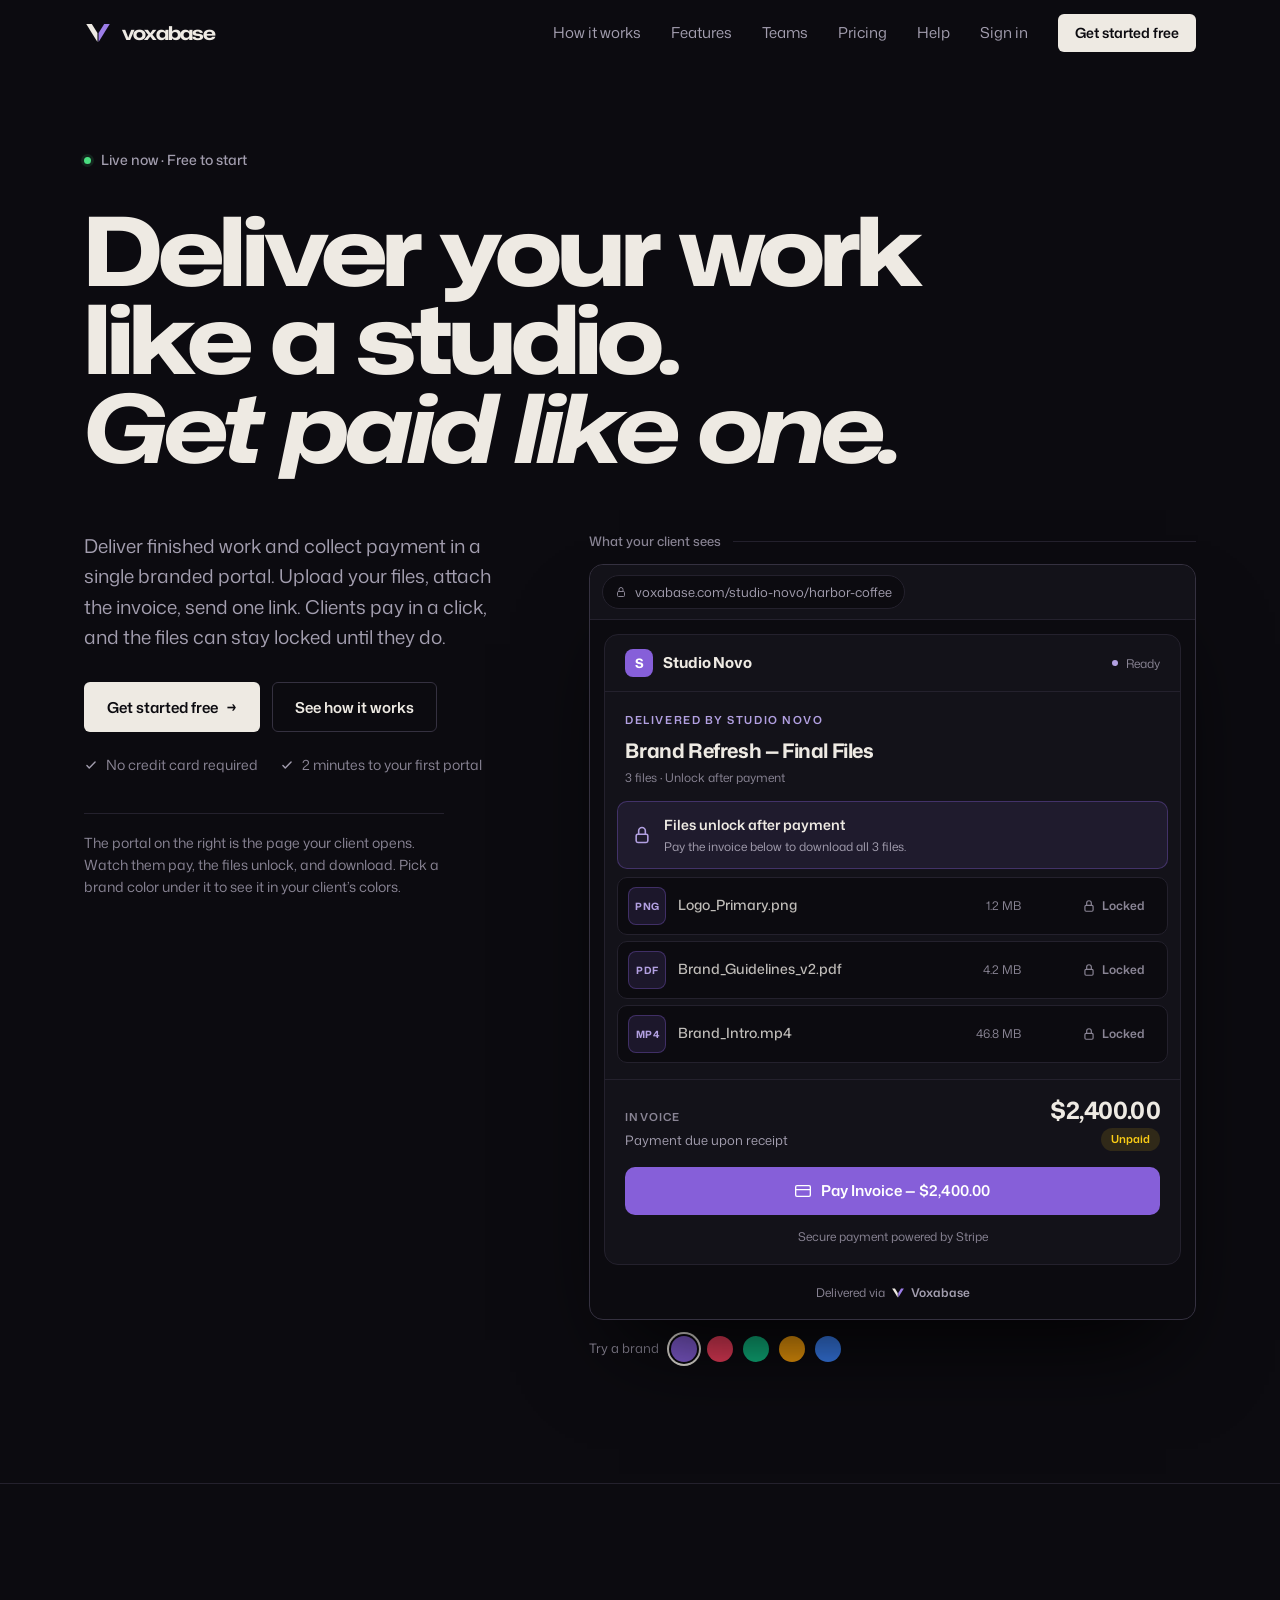
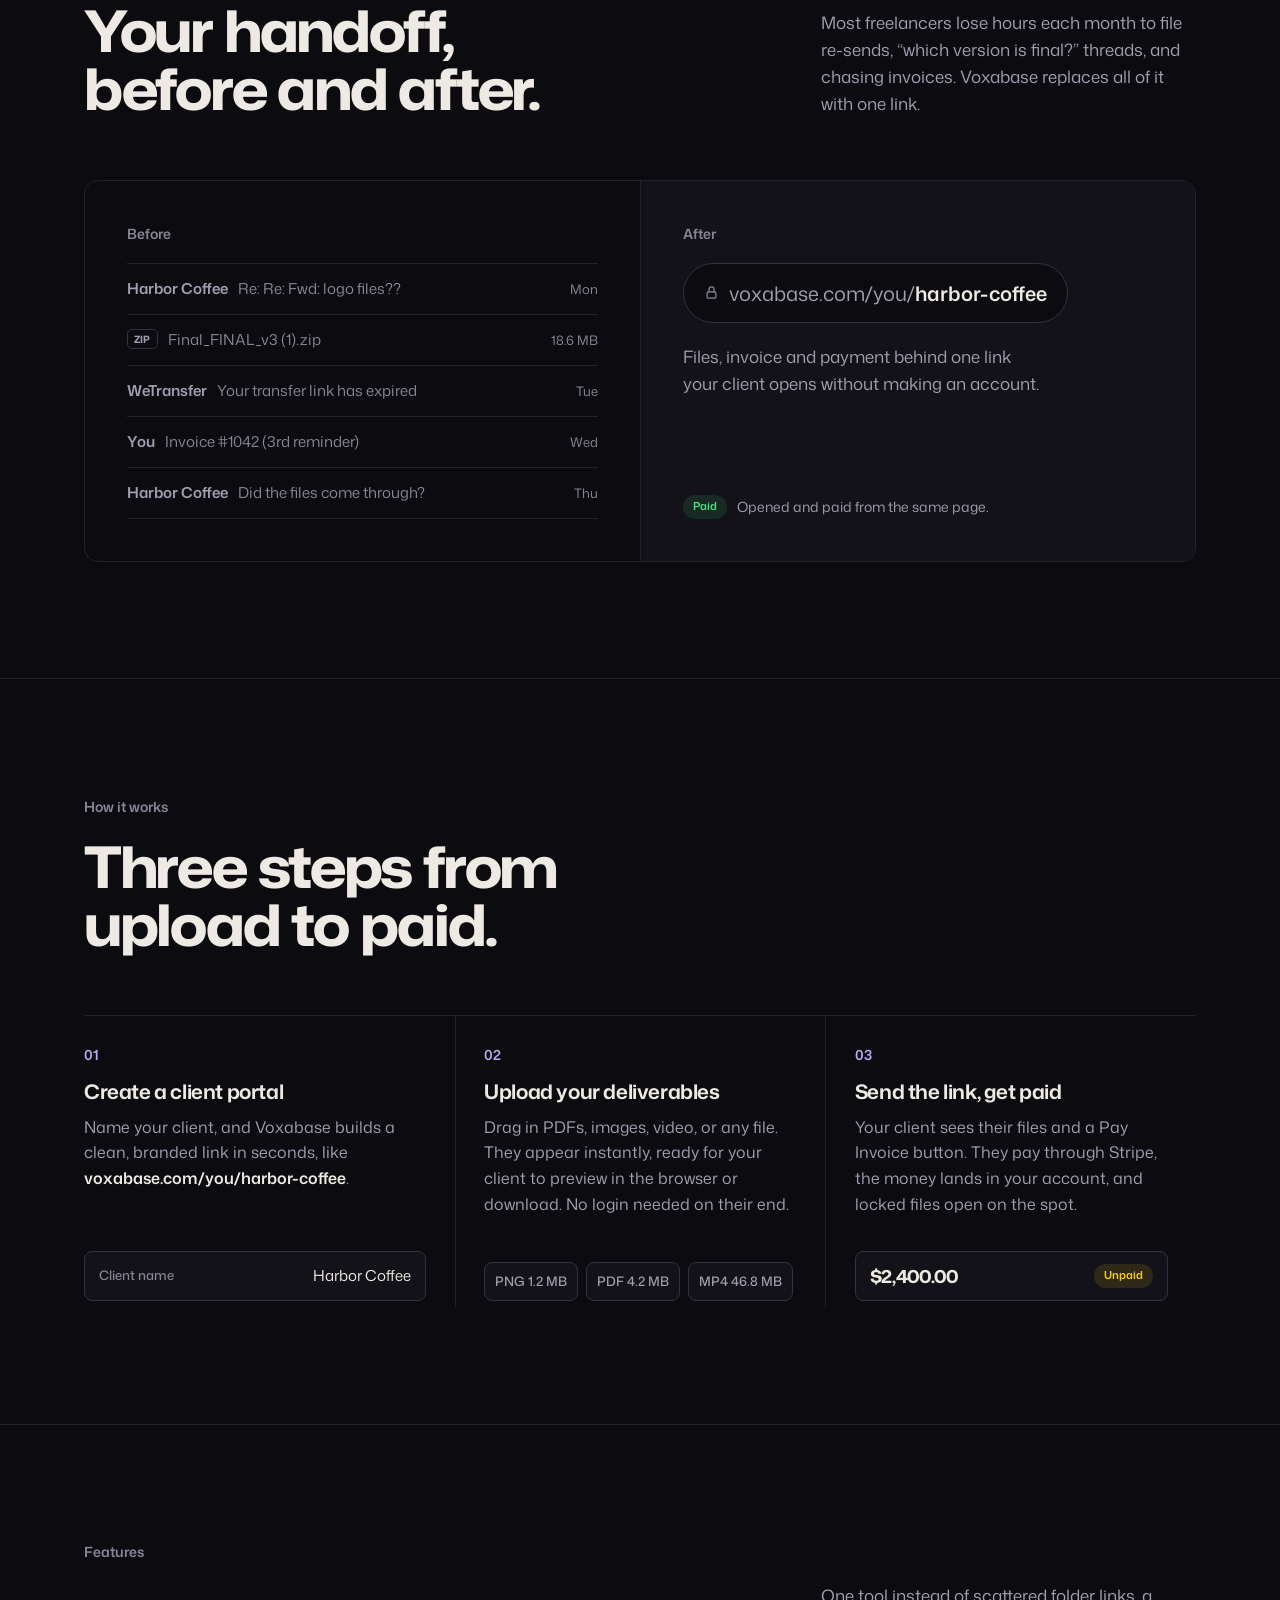
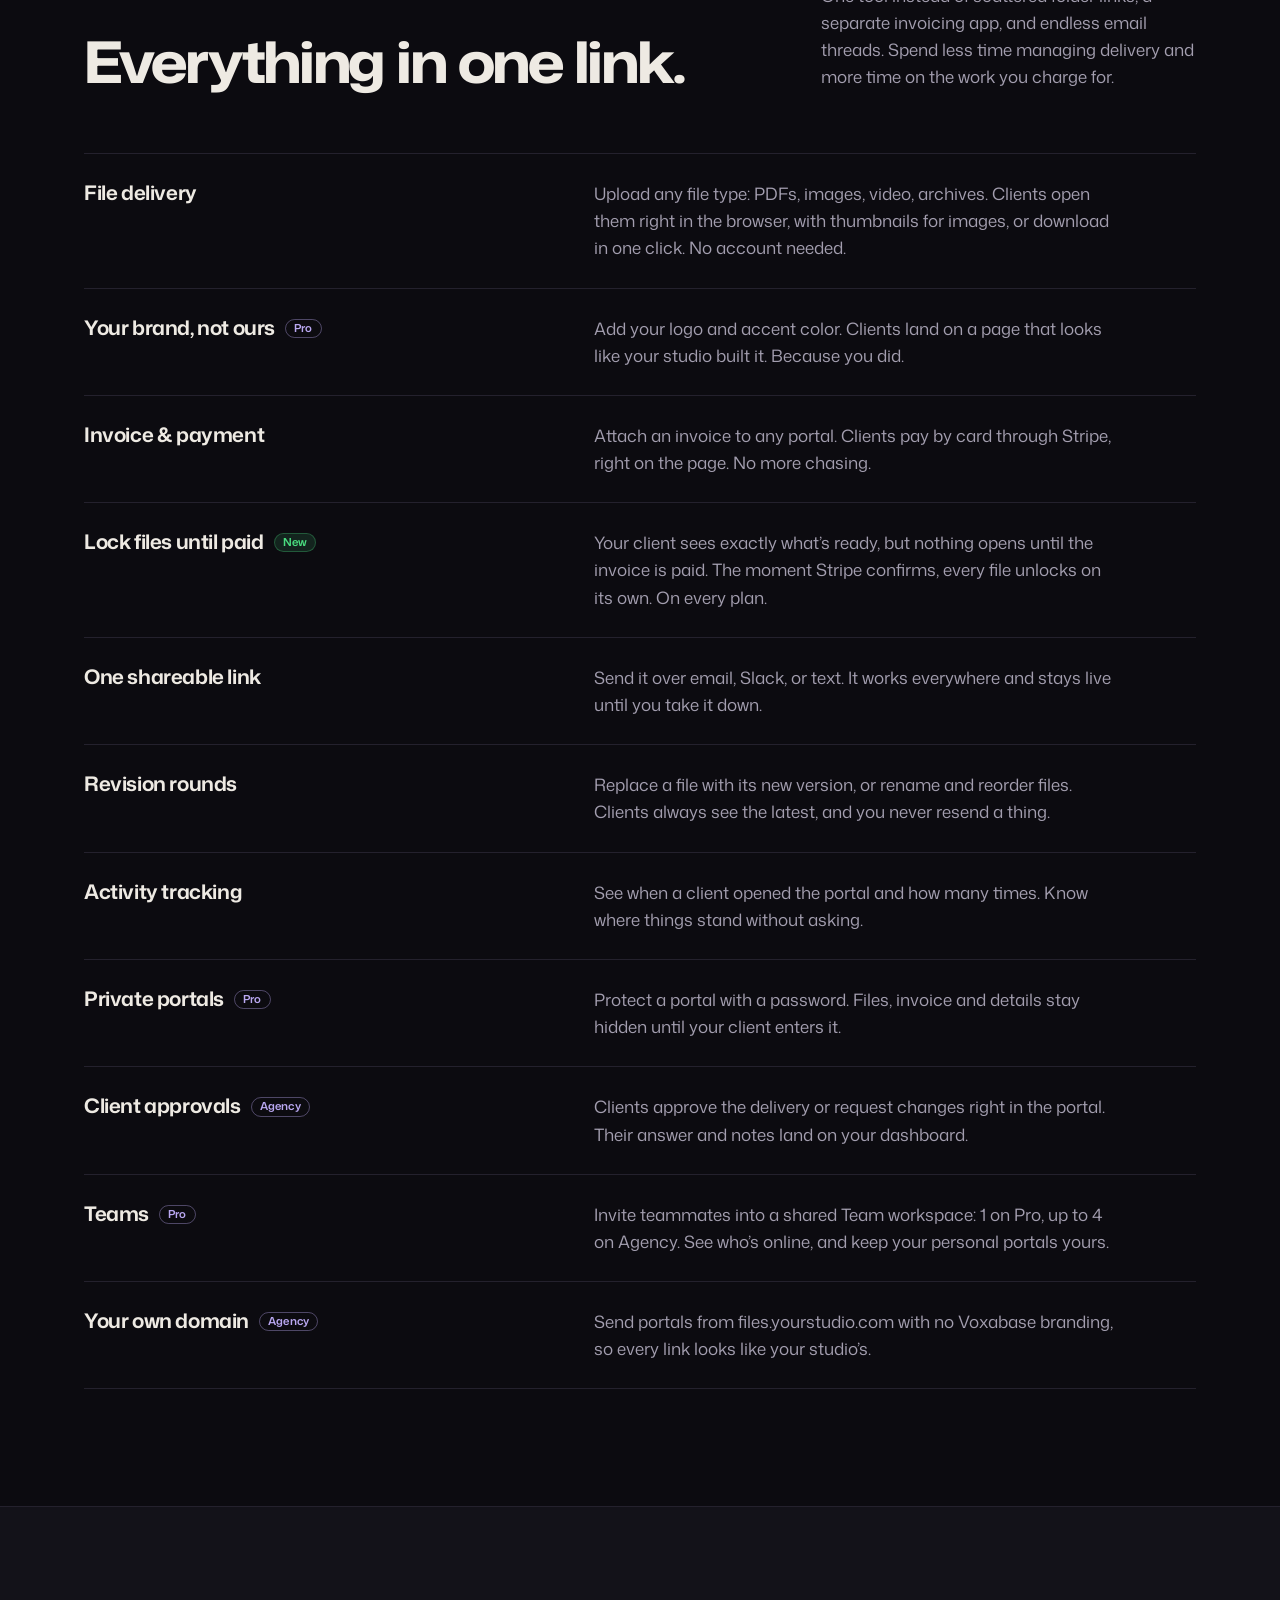
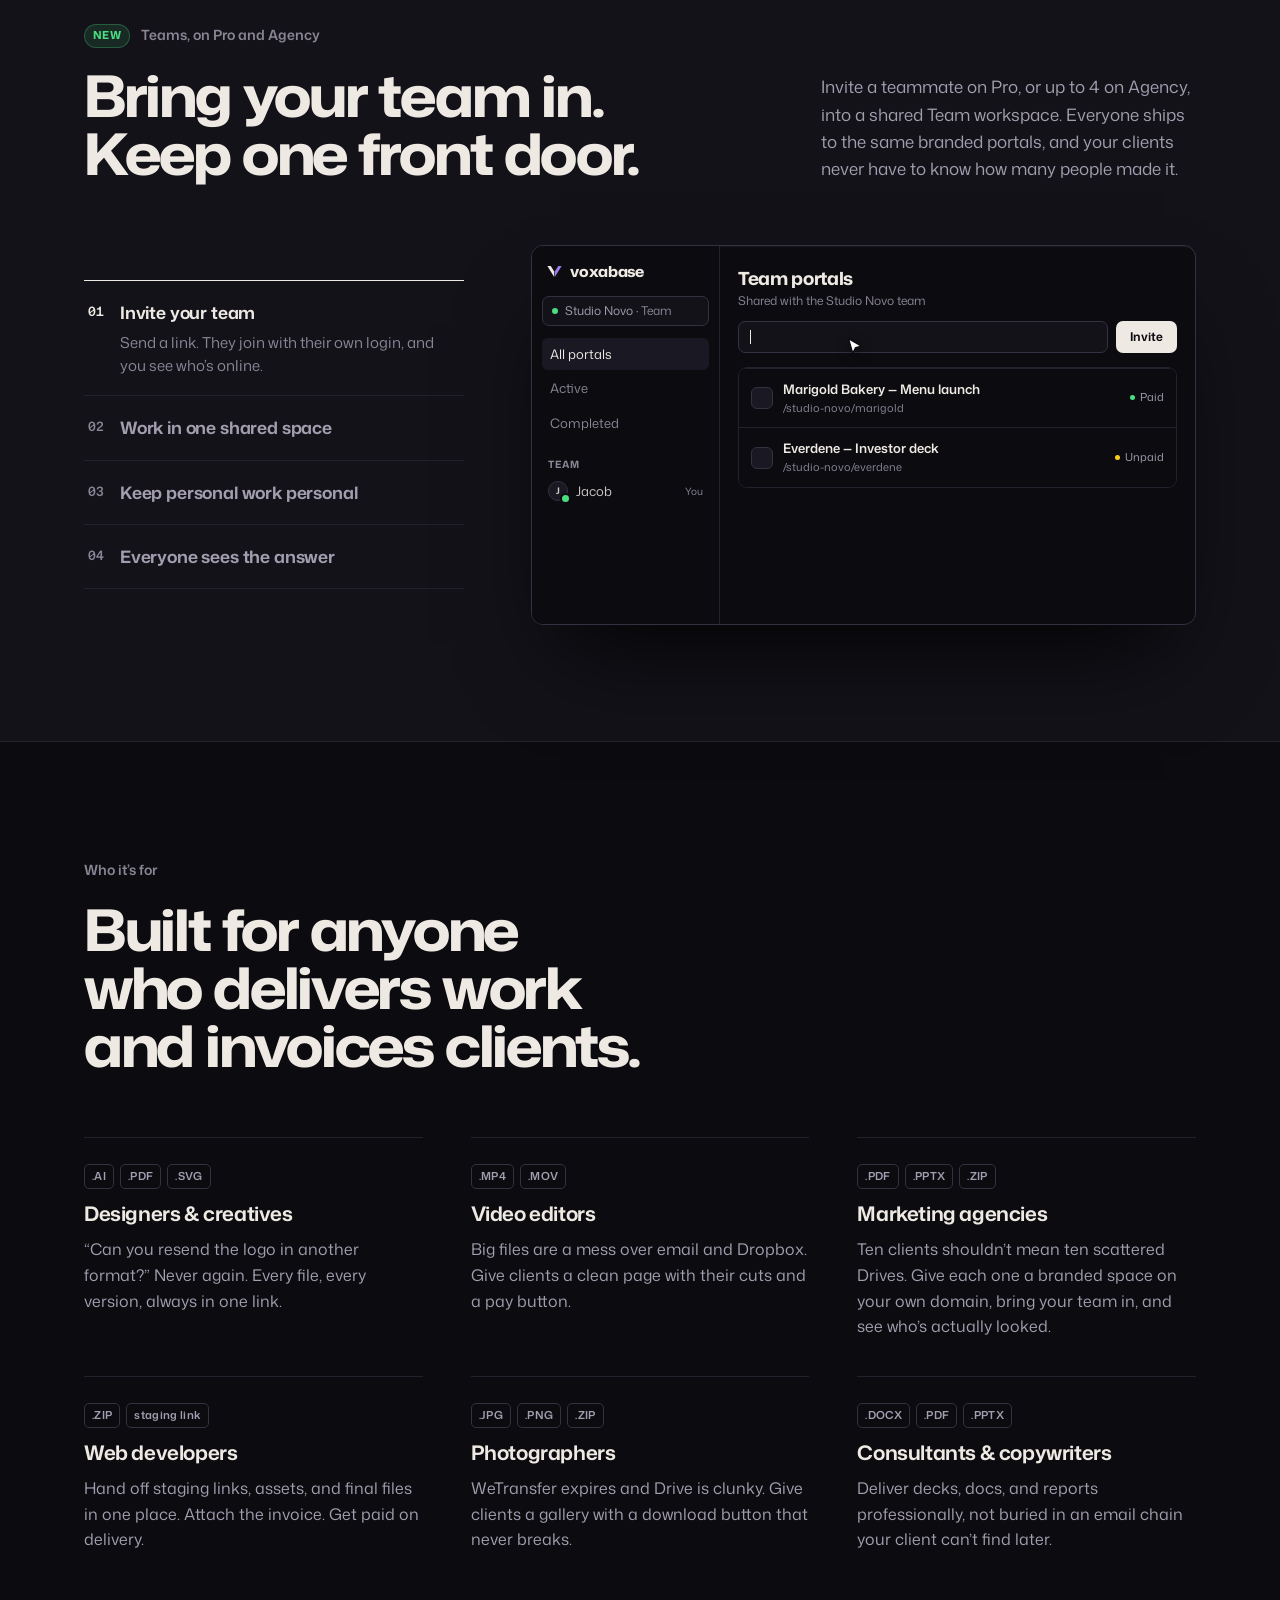
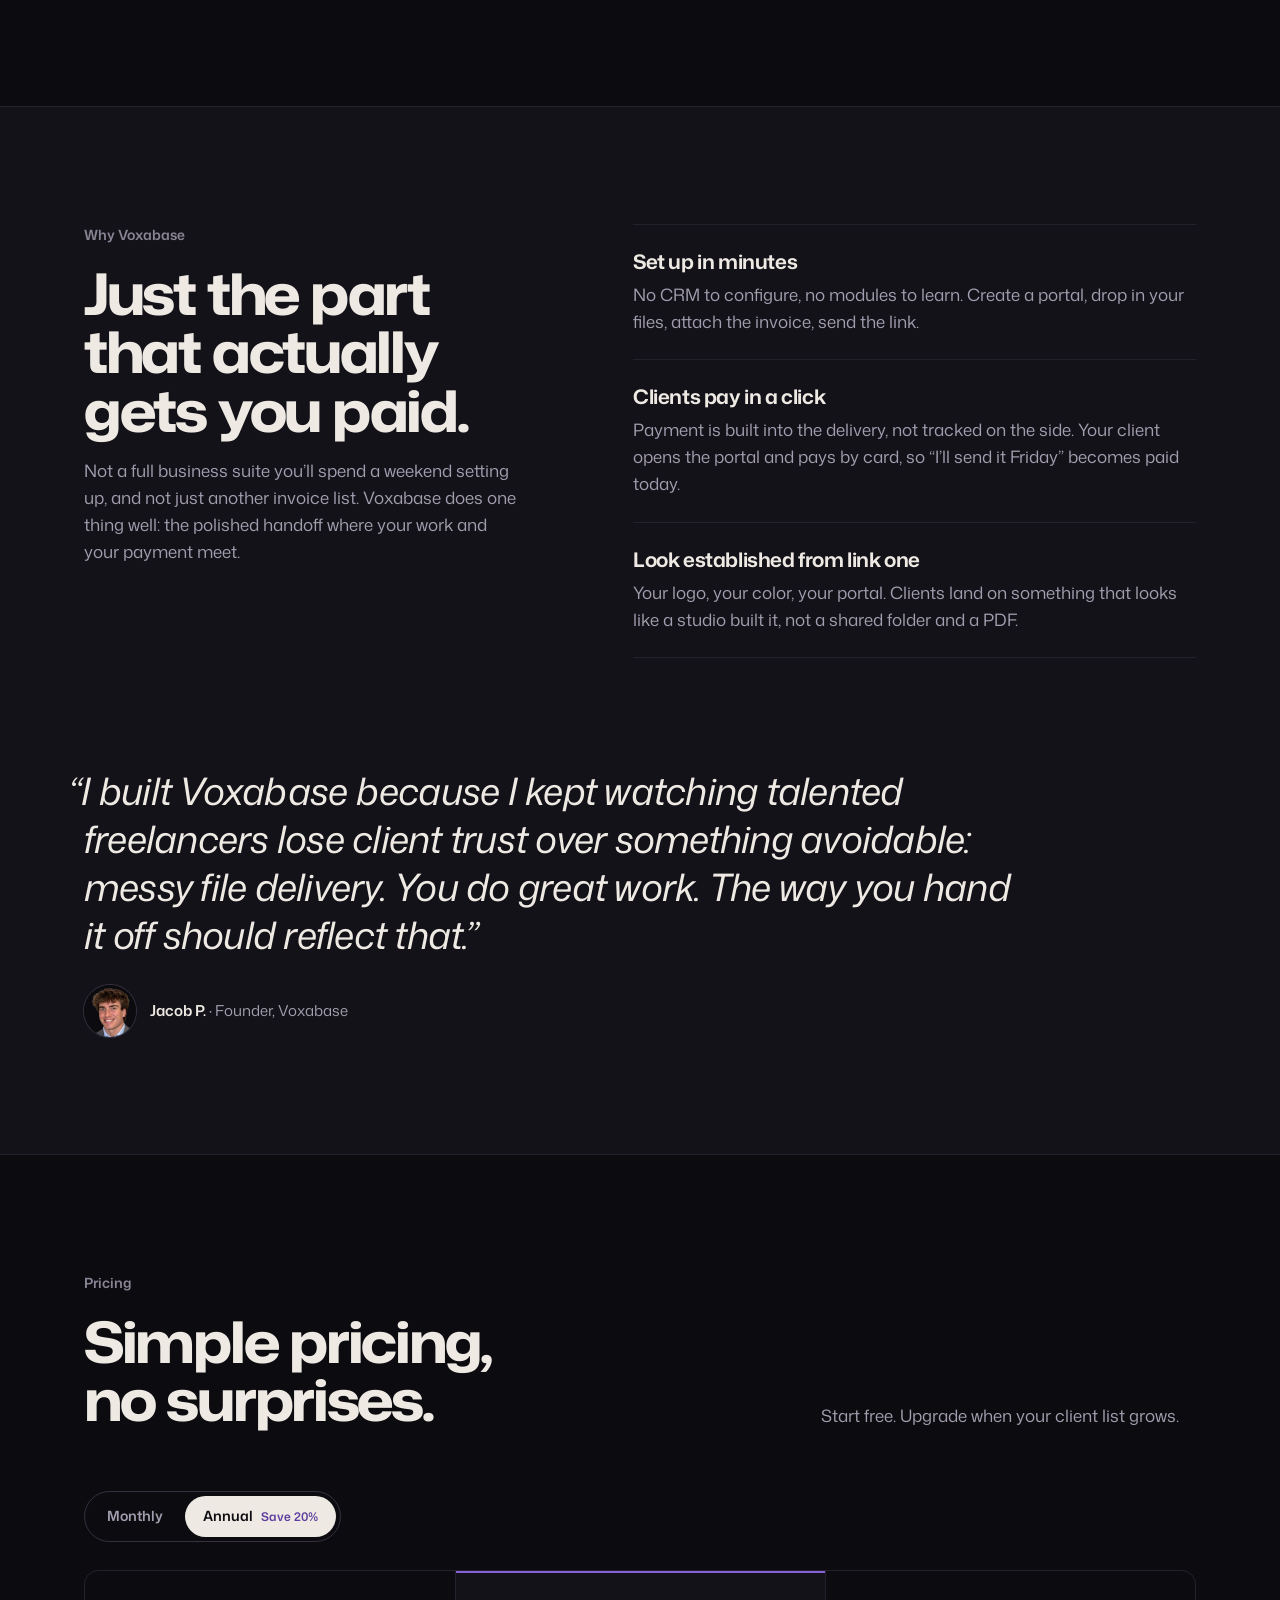
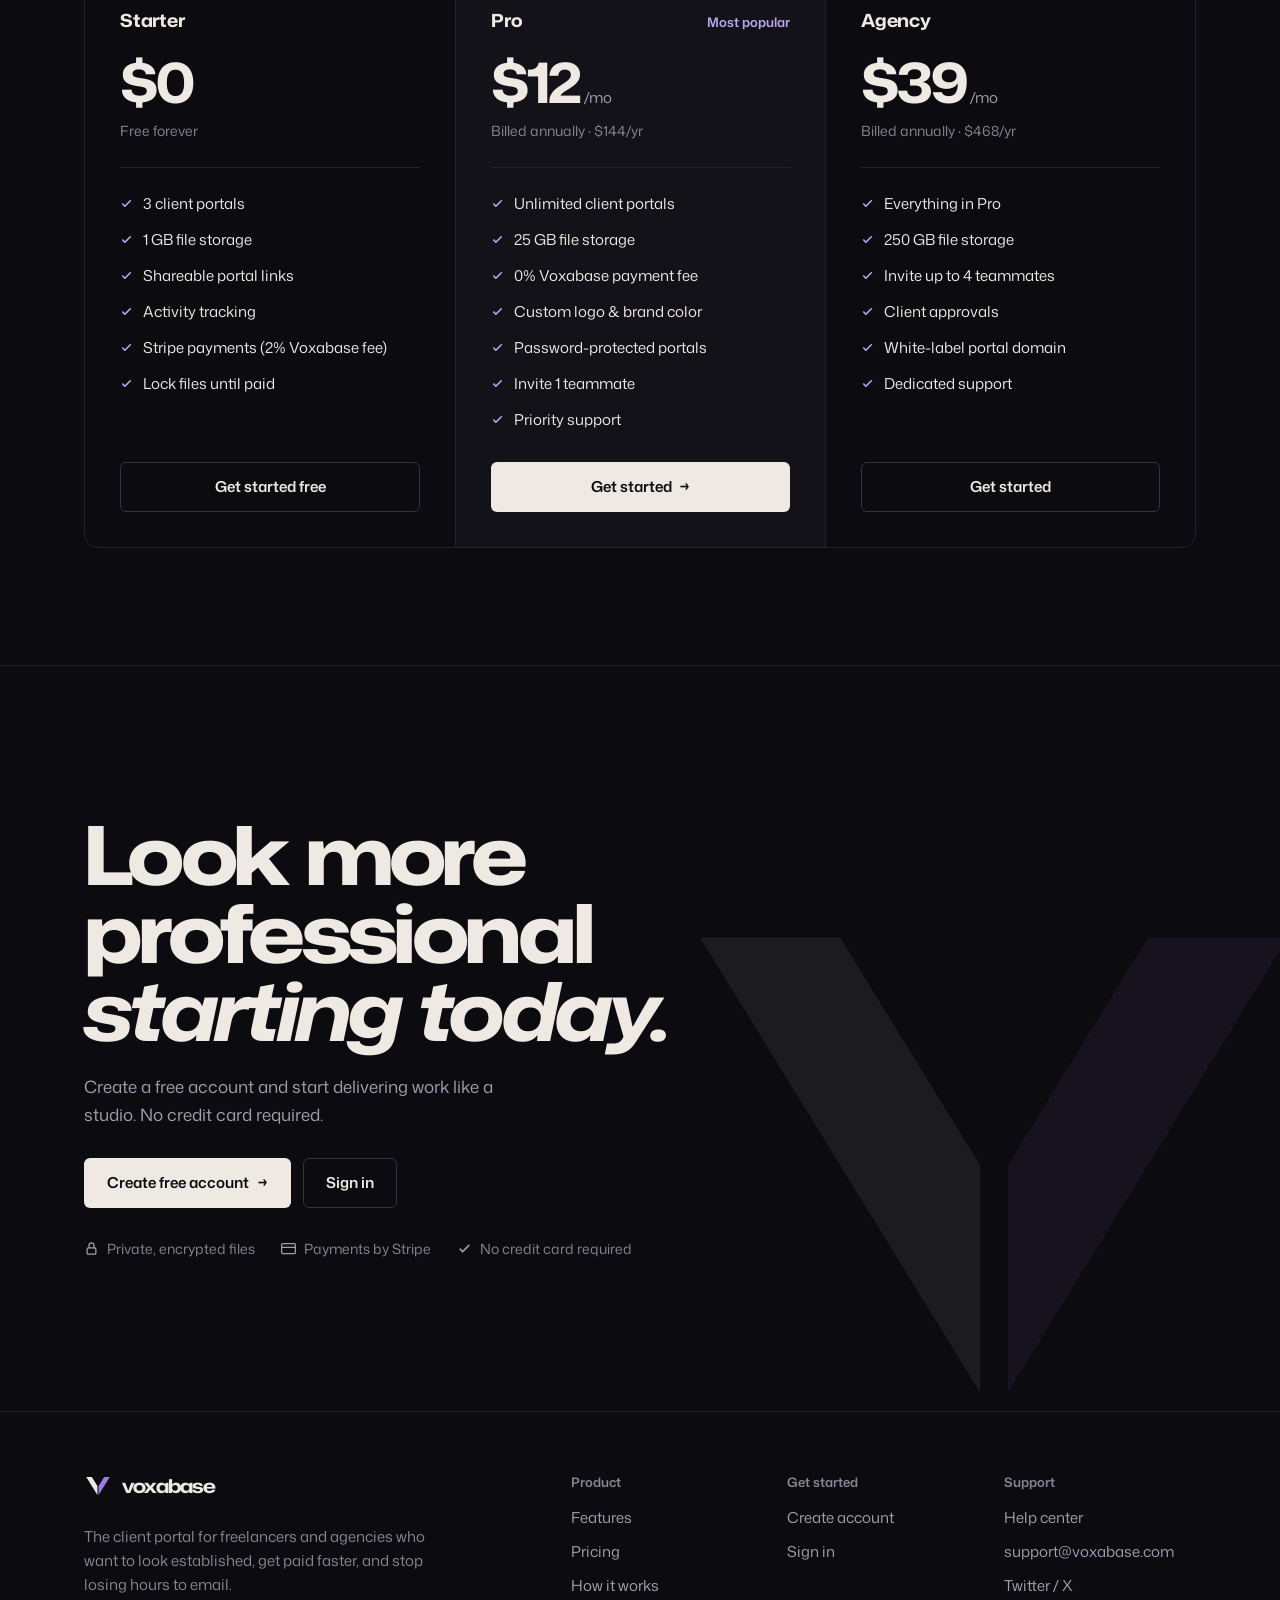
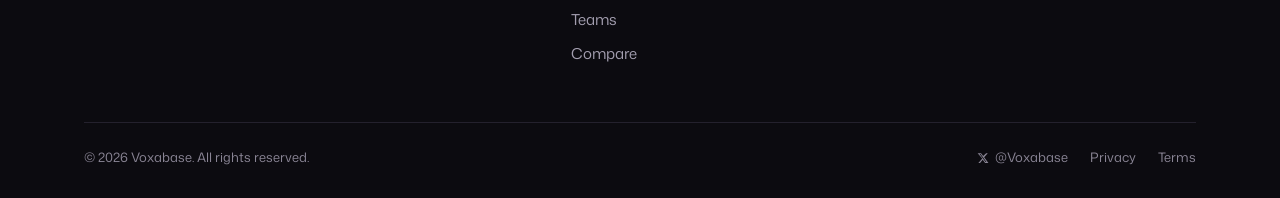
==== index.html @ 94002842 "Site: comparison pages (FileDue, Assembly) and a Compare link New pages at /compare, /voxabase-vs-fi" ====
<!doctype html>
<html lang="en">
<head>
<meta charset="utf-8">
<meta name="viewport" content="width=device-width, initial-scale=1">
<title>Voxabase — Client Deliverables Portal</title>
<meta name="description" content="Deliver client work like a studio. Upload files, share one branded link, and get paid, with files that unlock the moment your client pays.">
<meta name="theme-color" content="#0c0b10">
<link rel="canonical" href="https://voxabase.com/">
<meta property="og:type" content="website">
<meta property="og:site_name" content="Voxabase">
<meta property="og:url" content="https://voxabase.com/">
<meta property="og:title" content="Voxabase — Client Deliverables Portal">
<meta property="og:description" content="Deliver client work like a studio. Upload files, share one branded link, and get paid, with files that unlock the moment your client pays.">
<meta name="twitter:card" content="summary">
<meta name="twitter:site" content="@Voxabase">
<link rel="icon" href="favicon.ico" sizes="48x48">
<link rel="icon" type="image/svg+xml" href="favicon.svg">
<link rel="icon" type="image/png" sizes="96x96" href="favicon-96x96.png">
<link rel="apple-touch-icon" sizes="180x180" href="apple-touch-icon.png">
<link rel="manifest" href="site.webmanifest">
<link rel="preconnect" href="https://fonts.googleapis.com">
<link rel="preconnect" href="https://fonts.gstatic.com" crossorigin>
<link rel="stylesheet" href="https://fonts.googleapis.com/css2?family=Mona+Sans:ital,wdth,wght@0,75..125,200..900;1,75..125,200..900&display=swap">
<style>
/* Layout: a poster-scale expanded headline across the full measure, then an editorial
   grid of hairline-divided sections instead of cards. The page's own chrome stays ink and
   paper; the only saturated color is the client's brand inside the live portal. */
:root {
  color-scheme: dark;
  --ink: #0c0b10;
  --ink-2: #131219;
  --ink-3: #1a1822;
  --ink-glass: rgba(12, 11, 16, 0.84);
  --rule: #24212d;
  --rule-2: #353140;
  --paper: #eeeae3;
  --white: #ffffff;
  --muted: #a39eaf;
  --faint: #8a8595;
  --violet: #865fd9;
  --violet-mark: #9c7de8;
  --violet-ink: #baa8f2;
  --violet-deep: #5e3d9e;
  --violet-line: rgba(186, 168, 242, 0.38);
  --select: rgba(134, 95, 217, 0.42);
  --ok: #4ade80;
  --ok-soft: rgba(74, 222, 128, 0.12);
  --ok-line: rgba(74, 222, 128, 0.28);
  --warn: #facc15;
  --warn-soft: rgba(250, 204, 21, 0.12);
  --on-brand: #ffffff;
  --shadow-lg: 0 1px 0 rgba(255, 255, 255, 0.05) inset, 0 50px 90px -30px rgba(0, 0, 0, 0.85);

  /* the demo client's brand, switched live */
  --brand: #865fd9;

  --font-display: "Mona Sans", "Helvetica Neue", Helvetica, Arial, sans-serif;
  --font-body: "Mona Sans", "Helvetica Neue", Helvetica, Arial, sans-serif;

  --step--1: 0.8125rem;
  --step-0: 1.0625rem;
  --step-3: clamp(2.1rem, 1.25rem + 2.9vw, 3.6rem);
  --step-4: clamp(2.45rem, 0.9rem + 6.3vw, 6.1rem);

  --measure: 1200px;
  --gutter: clamp(1rem, 0.35rem + 3vw, 3rem);
  --radius: 6px;
}

*, *::before, *::after { box-sizing: border-box; }
[hidden] { display: none !important; }
html { -webkit-text-size-adjust: 100%; scroll-behavior: smooth; scroll-padding-top: 84px; }

body {
  margin: 0;
  background: var(--ink);
  color: var(--paper);
  font-family: var(--font-body);
  font-size: var(--step-0);
  line-height: 1.6;
  -webkit-font-smoothing: antialiased;
  -moz-osx-font-smoothing: grayscale;
  text-rendering: optimizeLegibility;
  overflow-x: clip;
}

h1, h2, h3, p, ul, ol, dl, dd, figure, blockquote { margin: 0; }
ul, ol { padding: 0; list-style: none; }
a { color: inherit; text-decoration: none; }
button { font: inherit; }
::selection { background: var(--select); color: var(--paper); }
:focus-visible { outline: 2px solid var(--violet-ink); outline-offset: 3px; border-radius: 3px; }

.wrap { max-width: var(--measure); margin-inline: auto; padding-inline: var(--gutter); }
.url-inline { font-weight: 600; color: var(--paper); }

.skip {
  position: absolute; left: var(--gutter); top: -60px; z-index: 100;
  background: var(--paper); color: var(--ink); padding: 10px 14px; border-radius: var(--radius); font-weight: 600;
}
.skip:focus { top: 12px; }

/* ── Brand ─────────────────────────────────────────── */
.brand { display: inline-flex; align-items: center; gap: 10px; }
.mark { width: 28px; height: 28px; flex: none; display: block; }
.mark .ma { fill: var(--paper); }
.mark .mb { fill: var(--violet-mark); }
.wordmark {
  font-family: var(--font-display);
  font-stretch: 125%;
  font-weight: 700;
  font-size: 1.1875rem;
  letter-spacing: -0.04em;
  line-height: 1;
  padding-bottom: 1px;
}

/* ── Nav ───────────────────────────────────────────── */
.nav {
  position: sticky;
  top: env(safe-area-inset-top, 0px);
  z-index: 50;
  border-bottom: 1px solid transparent;
  transition: background-color 0.25s, border-color 0.25s;
}
.nav.is-scrolled {
  background: var(--ink-glass);
  -webkit-backdrop-filter: blur(16px) saturate(140%);
  backdrop-filter: blur(16px) saturate(140%);
  border-bottom-color: var(--rule);
}
.nav-inner {
  max-width: var(--measure);
  margin-inline: auto;
  padding: 14px var(--gutter);
  display: flex;
  align-items: center;
  justify-content: space-between;
  gap: 24px;
}
.nav-links { display: flex; align-items: center; gap: 30px; font-size: 0.9375rem; }
.nav-links a:not(.btn) { color: var(--muted); transition: color 0.2s; }
.nav-links a:not(.btn):hover { color: var(--paper); }
.menu-btn {
  display: none;
  font-family: var(--font-body);
  font-size: var(--step--1);
  color: var(--paper);
  background: transparent;
  border: 1px solid var(--rule-2);
  border-radius: var(--radius);
  padding: 8px 12px;
  cursor: pointer;
}
.mobile-menu {
  border-top: 1px solid var(--rule);
  background: var(--ink);
  padding: 6px var(--gutter) 22px;
  display: grid;
}
.mobile-menu a:not(.btn) { padding-block: 14px; font-size: 1.125rem; border-bottom: 1px solid var(--rule); }
.mobile-menu .btn { margin-top: 18px; }
@media (max-width: 820px) {
  .nav-links { display: none; }
  .menu-btn { display: inline-flex; }
}
@media (min-width: 821px) { .mobile-menu { display: none !important; } }

/* ── Buttons ───────────────────────────────────────── */
.btn {
  display: inline-flex;
  align-items: center;
  justify-content: center;
  gap: 0.5em;
  min-height: 50px;
  padding-inline: 22px;
  border-radius: var(--radius);
  border: 1px solid transparent;
  font-family: var(--font-body);
  font-weight: 600;
  font-size: 0.9375rem;
  line-height: 1;
  white-space: nowrap;
  cursor: pointer;
  transition: background-color 0.2s, color 0.2s, border-color 0.2s;
}
.btn-primary { background: var(--paper); color: var(--ink); }
.btn-primary:hover { background: var(--white); }
.btn-ghost { background: transparent; color: var(--paper); border-color: var(--rule-2); }
.btn-ghost:hover { background: var(--ink-2); border-color: var(--faint); }
.btn-sm { min-height: 38px; padding-inline: 16px; font-size: 0.875rem; }
.btn .arrow { display: inline-block; transition: transform 0.2s; }
.btn:hover .arrow { transform: translateX(3px); }

/* ── Hero ──────────────────────────────────────────── */
.hero { padding-block: clamp(2.25rem, 0.8rem + 5vw, 5.5rem) clamp(4.5rem, 2rem + 7vw, 8rem); }
.eyebrow {
  display: inline-flex;
  align-items: center;
  gap: 10px;
  font-family: var(--font-body);
  font-size: 0.875rem;
  font-weight: 500;
  color: var(--muted);
  margin-bottom: clamp(1.25rem, 0.8rem + 1.6vw, 2.25rem);
}
.eyebrow .dot { width: 7px; height: 7px; border-radius: 50%; background: var(--ok); box-shadow: 0 0 0 3px var(--ok-soft); }

.hero-title {
  font-family: var(--font-display);
  font-weight: 760;
  font-stretch: 125%;
  font-size: var(--step-4);
  line-height: 0.93;
  letter-spacing: -0.045em;
  word-spacing: 0.07em;
}
.hero-title .line { display: block; }
.hero-title .line-em { font-style: italic; font-weight: 720; }
@media (max-width: 1100px) { .hero-title { font-stretch: 112%; } }
@media (max-width: 640px) { .hero-title { font-stretch: 92%; letter-spacing: -0.035em; line-height: 0.97; } }

.hero-grid {
  display: grid;
  grid-template-columns: minmax(0, 5fr) minmax(0, 7fr);
  gap: clamp(2rem, 0.5rem + 5vw, 5.5rem);
  margin-top: clamp(2.25rem, 1rem + 3.5vw, 4rem);
  align-items: start;
}
.hero-copy { position: sticky; top: calc(env(safe-area-inset-top, 0px) + 104px); min-width: 0; }
.hero-sub { font-size: clamp(1.0625rem, 1rem + 0.3vw, 1.1875rem); color: var(--muted); max-width: 44ch; text-wrap: pretty; }
.actions { display: flex; flex-wrap: wrap; gap: 12px; margin-top: 30px; }
.hero-meta { display: flex; flex-wrap: wrap; gap: 8px 22px; margin-top: 22px; font-size: 0.875rem; color: var(--faint); }
.hero-meta li { display: inline-flex; align-items: center; gap: 8px; }
.hero-meta svg { width: 14px; height: 14px; color: var(--muted); flex: none; }
.demo-hint { margin-top: 36px; padding-top: 18px; border-top: 1px solid var(--rule); font-size: 0.875rem; color: var(--faint); max-width: 40ch; }
@media (max-width: 900px) {
  .hero-grid { grid-template-columns: minmax(0, 1fr); }
  .hero-copy { position: static; }
  .demo-hint { display: none; }
}

/* ── Live portal demo (mirrors the real client portal) ─ */
.demo { min-width: 0; }
.demo-cap {
  display: flex;
  align-items: center;
  gap: 12px;
  font-family: var(--font-body);
  font-size: 0.8125rem;
  font-weight: 500;
  color: var(--faint);
  margin-bottom: 12px;
}
.demo-cap::after { content: ""; flex: 1; height: 1px; background: var(--rule); }
.browser {
  position: relative;
  border: 1px solid var(--rule-2);
  border-radius: 14px;
  background: var(--ink);
  box-shadow: var(--shadow-lg);
  overflow: hidden;
}
.browser-bar {
  display: flex;
  align-items: center;
  padding: 10px 12px;
  border-bottom: 1px solid var(--rule);
  background: var(--ink-2);
}
.url {
  display: flex;
  align-items: center;
  gap: 8px;
  min-width: 0;
  max-width: 100%;
  padding: 6px 12px;
  border: 1px solid var(--rule);
  border-radius: 999px;
  background: var(--ink);
  font-family: var(--font-body);
  font-size: 0.8125rem;
  color: var(--muted);
}
.url svg { width: 12px; height: 12px; flex: none; color: var(--faint); }
.url span { overflow: hidden; text-overflow: ellipsis; white-space: nowrap; }

.portal { position: relative; background: var(--ink-2); margin: 14px; border: 1px solid var(--rule); border-radius: 14px; overflow: hidden; }
.p-top { display: flex; align-items: center; justify-content: space-between; gap: 12px; padding: 14px 20px; border-bottom: 1px solid var(--rule); }
.p-brand { display: flex; align-items: center; gap: 10px; font-weight: 700; font-size: 0.9375rem; letter-spacing: -0.01em; min-width: 0; }
.p-mark {
  width: 28px; height: 28px; flex: none;
  display: grid; place-items: center;
  background: var(--brand);
  border-radius: 8px;
  color: var(--on-brand);
  font-size: 13px;
  font-weight: 700;
  transition: background-color 0.35s, color 0.35s;
}
.p-status { display: flex; align-items: center; gap: 8px; font-size: 0.75rem; color: var(--faint); }
.p-dot { width: 6px; height: 6px; border-radius: 50%; background: color-mix(in oklab, var(--brand) 55%, var(--paper)); transition: background-color 0.35s; }

.p-head { padding: 20px 20px 14px; }
.p-by {
  font-size: 0.6875rem; font-weight: 600; letter-spacing: 0.14em; text-transform: uppercase;
  color: color-mix(in oklab, var(--brand) 55%, var(--paper));
  margin-bottom: 8px;
  transition: color 0.35s;
}
.p-title { font-weight: 700; font-size: 1.25rem; letter-spacing: -0.02em; line-height: 1.2; }
.p-count { font-size: 0.75rem; color: var(--faint); margin-top: 6px; }

.p-files { display: grid; gap: 6px; padding-inline: 12px; }
.p-file {
  display: grid;
  grid-template-columns: auto minmax(0, 1fr) auto auto;
  align-items: center;
  gap: 12px;
  padding: 9px 10px;
  border: 1px solid var(--rule);
  border-radius: 10px;
  background: var(--ink);
}
.p-type {
  width: 38px; height: 38px;
  display: grid; place-items: center;
  border-radius: 8px;
  font-family: var(--font-body);
  font-size: 0.625rem;
  font-weight: 700;
  letter-spacing: 0.04em;
  background: color-mix(in oklab, var(--brand) 16%, var(--ink));
  color: color-mix(in oklab, var(--brand) 55%, var(--paper));
  border: 1px solid color-mix(in oklab, var(--brand) 34%, transparent);
  transition: background-color 0.35s, color 0.35s, border-color 0.35s;
}
.p-name { font-size: 0.875rem; font-weight: 500; overflow: hidden; text-overflow: ellipsis; white-space: nowrap; min-width: 0; }
.p-size { font-family: var(--font-body); font-size: 0.75rem; color: var(--faint); }
.p-dl { display: inline-flex; align-items: center; gap: 6px; font-size: 0.75rem; font-weight: 600; padding: 7px 12px; border: 1px solid var(--rule-2); border-radius: 7px; }
.p-dl svg, .p-all svg, .p-locked svg, .pv-dl svg { width: 14px; height: 14px; flex: none; }

/* Lock files until paid: rows show "Locked" until the invoice is paid, then
   open one by one (thumbnails appear, Download replaces Locked) */
.p-lockbar {
  display: flex; align-items: center; gap: 12px;
  margin: 0 12px 8px; padding: 12px 14px; max-height: 90px; overflow: hidden;
  border: 1px solid color-mix(in oklab, var(--brand) 34%, transparent);
  border-radius: 10px;
  background: color-mix(in oklab, var(--brand) 12%, var(--ink-2));
  transition: max-height .45s ease .15s, opacity .3s ease .15s, margin .45s ease .15s, padding .45s ease .15s, border-width .45s ease .15s, background-color .35s, border-color .35s;
}
.p-lockbar svg { width: 20px; height: 20px; flex: none; color: color-mix(in oklab, var(--brand) 55%, var(--paper)); overflow: visible; transition: color .35s; }
.p-lockbar b { display: block; font-size: 0.875rem; font-weight: 600; }
.p-lockbar span { display: block; font-size: 0.75rem; color: var(--muted); }
.p-shackle { transition: transform .4s cubic-bezier(.3, 1.5, .5, 1); }
.portal.is-opening .p-shackle { transform: translateY(-3.5px); }
.portal.is-unlocked .p-lockbar { max-height: 0; opacity: 0; margin-bottom: 0; padding-block: 0; border-width: 0; }

.p-thumb, .p-name { all: unset; box-sizing: border-box; }
.p-thumb { position: relative; display: grid; width: 38px; height: 38px; border-radius: 8px; }
.p-thumb > * { grid-area: 1 / 1; }
.p-art { display: block; overflow: hidden; border-radius: 8px; opacity: 0; transform: scale(.8); transition: opacity .35s, transform .45s cubic-bezier(.3, 1.4, .5, 1); transition-delay: calc(var(--i) * 0.12s + 0.25s); }
.p-art svg, .pv-image svg { display: block; width: 100%; height: 100%; }
.p-name { font-size: 0.875rem; font-weight: 500; overflow: hidden; text-overflow: ellipsis; white-space: nowrap; min-width: 0; color: rgba(238, 234, 227, 0.8); transition: color .3s; }
.p-act { display: grid; justify-items: end; }
.p-act > * { grid-area: 1 / 1; transition: opacity .3s, transform .4s cubic-bezier(.3, 1.4, .5, 1); transition-delay: calc(var(--i) * 0.12s + 0.2s); }
.p-locked { display: inline-flex; align-items: center; gap: 6px; padding: 7px 12px; font-size: 0.75rem; font-weight: 600; color: var(--faint); }
.p-act .p-dl { opacity: 0; transform: translateY(5px) scale(.94); pointer-events: none; }
.p-all { max-height: 0; opacity: 0; margin-top: 0 !important; padding-block: 0 !important; border-width: 0 !important; overflow: hidden; transition: max-height .4s ease .55s, opacity .3s ease .6s, margin .4s ease .55s, padding .4s ease .55s; }

.portal.is-unlocked .p-art { opacity: 1; transform: none; }
.portal.is-unlocked .p-name { color: var(--paper); }
.portal.is-unlocked .p-locked { opacity: 0; transform: translateY(-5px); }
.portal.is-unlocked .p-act .p-dl { opacity: 1; transform: none; pointer-events: auto; }
/* After the unlock has played, presses respond right away (no stagger) */
.portal.is-settled .p-act > *, .portal.is-settled .p-all { transition-delay: 0s; }

/* Download: a working button in the demo (Downloading, then Downloaded) */
button.p-dl { position: relative; overflow: hidden; justify-content: center; width: 124px; padding-inline: 8px; background: transparent; color: var(--paper); font-family: var(--font-body); }
.p-dl > svg, .p-dl-label { position: relative; }
.p-fill { position: absolute; inset: 0 auto 0 0; width: 0; background: color-mix(in oklab, var(--brand) 32%, transparent); }
.p-dl.is-loading .p-fill { animation: p-fill .95s cubic-bezier(.3, .6, .4, 1) forwards; }
@keyframes p-fill { to { width: 100%; } }
.p-dl .i-done { display: none; }
.p-dl.is-done .i-dl { display: none; }
.p-dl.is-done .i-done { display: block; }
.portal .p-act .p-dl.is-done { color: var(--ok); border-color: var(--ok-line); background: var(--ok-soft); }
.portal.is-unlocked .p-act .p-dl.is-press, .p-pay.is-press, .p-all.is-press { transform: scale(.94); }
.p-pay { transition: background-color 0.35s, filter 0.2s, transform .15s; }
.p-pay.is-hover { filter: brightness(1.08); }
button.p-all { display: flex; width: calc(100% - 24px); background: transparent; font-family: var(--font-body); cursor: pointer; transition: max-height .4s ease .55s, opacity .3s ease .6s, margin .4s ease .55s, padding .4s ease .55s, transform .15s, background-color .2s; }
#heroCursor { z-index: 4; filter: drop-shadow(0 4px 10px rgba(0, 0, 0, .75)) drop-shadow(0 1px 2px rgba(0, 0, 0, .6)); }
/* Replay resets the portal in one frame, so nothing is still moving when the cursor aims */
.portal.is-instant, .portal.is-instant * { transition: none !important; animation: none !important; }
.portal.is-unlocked .p-all { max-height: 50px; opacity: 1; margin-top: 8px !important; padding-block: 10px !important; border-width: 1px !important; }

.portal { transition: opacity .4s ease; }
.portal.is-fading { opacity: 0; }
@media (prefers-reduced-motion: reduce) {
  .portal * { transition: none !important; animation: none !important; }
}
.p-all {
  margin: 8px 12px 0;
  padding: 10px;
  display: flex;
  align-items: center;
  justify-content: center;
  gap: 8px;
  font-size: 0.8125rem;
  font-weight: 600;
  color: var(--muted);
  border: 1px solid var(--rule);
  border-radius: 10px;
}

.p-invoice { margin-top: 16px; padding: 18px 20px; border-top: 1px solid var(--rule); }
.p-inv-row { display: flex; align-items: flex-end; justify-content: space-between; gap: 16px; margin-bottom: 16px; }
.p-inv-label { font-size: 0.6875rem; font-weight: 600; letter-spacing: 0.1em; text-transform: uppercase; color: var(--faint); margin-bottom: 4px; }
.p-inv-note { font-size: 0.8125rem; color: var(--muted); }
.p-inv-amt { display: flex; flex-direction: column; align-items: flex-end; gap: 6px; }
.p-amount {
  font-family: var(--font-display);
  font-weight: 700;
  font-size: 1.5rem;
  letter-spacing: -0.025em;
  line-height: 1;
}
.p-pill { font-size: 0.6875rem; font-weight: 600; padding: 3px 10px; border-radius: 999px; }
.p-pill[data-state="unpaid"] { background: var(--warn-soft); color: var(--warn); }
.p-pill[data-state="paid"] { background: var(--ok-soft); color: var(--ok); }
.p-pay {
  width: 100%;
  min-height: 48px;
  display: flex; align-items: center; justify-content: center; gap: 10px;
  border: 0;
  border-radius: 10px;
  background: var(--brand);
  color: var(--on-brand);
  font-family: var(--font-body);
  font-weight: 600;
  font-size: 0.9375rem;
  cursor: pointer;
  transition: background-color 0.35s, filter 0.2s;
}
.p-pay:hover { filter: brightness(1.08); }
.p-pay[aria-busy="true"] { cursor: progress; filter: saturate(0.7) brightness(0.9); }
.p-pay svg, .p-received svg { width: 16px; height: 16px; flex: none; }
.p-received {
  width: 100%;
  min-height: 48px;
  display: flex; align-items: center; justify-content: center; gap: 8px;
  border-radius: 10px;
  background: var(--ok-soft);
  border: 1px solid var(--ok-line);
  color: var(--ok);
  font-weight: 600;
  font-size: 0.9375rem;
}
.p-stripe { margin-top: 12px; text-align: center; font-size: 0.75rem; color: var(--faint); }
.p-foot { padding: 4px 0 16px; text-align: center; font-size: 0.75rem; color: var(--faint); }
.p-foot span { display: inline-flex; align-items: center; gap: 6px; }
.p-foot svg { width: 14px; height: 14px; }
.p-foot b { color: var(--muted); font-weight: 600; }

.demo-controls { display: flex; align-items: center; justify-content: space-between; gap: 12px 20px; flex-wrap: wrap; margin-top: 16px; }
.chips { display: flex; align-items: center; gap: 10px; flex-wrap: wrap; }
.chips-label { font-family: var(--font-body); font-size: var(--step--1); color: var(--faint); margin-right: 2px; }
.chip {
  width: 26px; height: 26px;
  border: 0; border-radius: 50%;
  background: var(--c);
  cursor: pointer;
  box-shadow: 0 0 0 2px var(--ink), 0 0 0 3px transparent;
  transition: box-shadow 0.2s, transform 0.2s;
}
.chip:hover { transform: scale(1.08); }
.chip[aria-pressed="true"] { box-shadow: 0 0 0 2px var(--ink), 0 0 0 4px var(--paper); }
@media (max-width: 480px) { .p-size { display: none; } .p-file { grid-template-columns: auto minmax(0, 1fr) auto; gap: 10px; } button.p-dl { width: 114px; padding-inline: 4px; gap: 5px; } }

/* ── Sections ──────────────────────────────────────── */
.section { padding-block: clamp(4.5rem, 2.5rem + 6vw, 8.5rem); border-top: 1px solid var(--rule); }
.section.band { background: var(--ink-2); }
.sec-head {
  display: grid;
  grid-template-columns: minmax(0, 7fr) minmax(0, 4fr);
  column-gap: clamp(2rem, 1rem + 5vw, 7rem);
  row-gap: 18px;
  align-items: end;
  margin-bottom: clamp(2.5rem, 1.5rem + 3vw, 4.5rem);
}
.sec-head .kicker { grid-column: 1 / -1; }
.sec-head .lede { grid-column: 2; }
@media (max-width: 860px) {
  .sec-head { grid-template-columns: minmax(0, 1fr); }
  .sec-head .lede { grid-column: 1; }
}
.kicker { font-family: var(--font-body); font-size: 0.875rem; font-weight: 600; color: var(--faint); }
.h2 {
  font-family: var(--font-display);
  font-weight: 730;
  font-stretch: 115%;
  font-size: var(--step-3);
  line-height: 1.02;
  letter-spacing: -0.04em;
  word-spacing: 0.04em;
  text-wrap: balance;
}
@media (max-width: 640px) { .h2 { font-stretch: 100%; letter-spacing: -0.03em; } }
.lede { color: var(--muted); max-width: 44ch; text-wrap: pretty; }
.h3 {
  font-family: var(--font-display);
  font-stretch: 105%;
  font-weight: 650;
  font-size: 1.25rem;
  letter-spacing: -0.02em;
  line-height: 1.2;
}

/* Before / after */
.ba { display: grid; grid-template-columns: minmax(0, 1fr) minmax(0, 1fr); border: 1px solid var(--rule); border-radius: 14px; overflow: hidden; }
.ba-col { padding: clamp(1.5rem, 1rem + 2vw, 2.75rem); min-width: 0; }
.ba-col + .ba-col { border-left: 1px solid var(--rule); }
.ba-after { background: var(--ink-2); display: flex; flex-direction: column; }
.ba-label { font-family: var(--font-body); font-size: 0.875rem; font-weight: 600; color: var(--faint); margin-bottom: 18px; }
.mess { border-top: 1px solid var(--rule); }
.mess li {
  display: grid;
  grid-template-columns: minmax(0, 1fr) auto;
  align-items: baseline;
  column-gap: 16px;
  padding-block: 13px;
  border-bottom: 1px solid var(--rule);
  font-size: 0.9375rem;
  color: var(--faint);
}
.mess .line { min-width: 0; overflow: hidden; text-overflow: ellipsis; white-space: nowrap; }
.mess .from { font-weight: 600; color: var(--muted); margin-right: 10px; }
.mess .file {
  display: inline-block;
  margin-right: 10px;
  padding: 1px 6px;
  border: 1px solid var(--rule-2);
  border-radius: 5px;
  font-size: 0.625rem;
  font-weight: 700;
  letter-spacing: 0.04em;
  color: var(--muted);
  vertical-align: 2px;
}
.mess .when { font-size: 0.8125rem; color: var(--faint); }
.one-link {
  align-self: flex-start;
  display: inline-flex;
  align-items: center;
  gap: 10px;
  max-width: 100%;
  padding: 13px 20px;
  border: 1px solid var(--rule-2);
  border-radius: 999px;
  background: var(--ink);
  font-size: clamp(1rem, 0.92rem + 0.45vw, 1.25rem);
  color: var(--muted);
}
.one-link svg { width: 15px; height: 15px; flex: none; color: var(--faint); }
.one-link span { min-width: 0; overflow: hidden; text-overflow: ellipsis; white-space: nowrap; }
.one-link b { color: var(--paper); font-weight: 600; }
.ba-status { display: flex; align-items: center; flex-wrap: wrap; gap: 10px; margin-top: auto; padding-top: 26px; font-size: 0.875rem; color: var(--muted); }
@media (max-width: 480px) {
  .one-link { padding: 11px 14px; gap: 8px; font-size: 0.9375rem; }
  .mess .line { white-space: normal; }
}
.ba-note { margin-top: 20px; color: var(--muted); max-width: 36ch; }
@media (max-width: 720px) {
  .ba { grid-template-columns: minmax(0, 1fr); }
  .ba-col + .ba-col { border-left: 0; border-top: 1px solid var(--rule); }
}

/* How it works: a real sequence, so it is numbered */
.steps { display: grid; grid-template-columns: repeat(3, minmax(0, 1fr)); border-top: 1px solid var(--rule); }
.step { display: flex; flex-direction: column; gap: 12px; padding: 28px clamp(1rem, 0.5rem + 1.6vw, 2.25rem) 6px 0; min-width: 0; }
.step + .step { padding-left: clamp(1rem, 0.5rem + 1.6vw, 2.25rem); border-left: 1px solid var(--rule); }
.step-n { font-family: var(--font-body); font-size: 0.875rem; font-weight: 600; color: var(--violet-ink); }
.step p { color: var(--muted); font-size: 1rem; }
.step-art { margin-top: auto; padding-top: 22px; }
.mini-field {
  display: flex; align-items: center; justify-content: space-between; gap: 12px;
  padding: 12px 14px;
  border: 1px solid var(--rule-2);
  border-radius: 8px;
  background: var(--ink-2);
  font-size: 0.9375rem;
}
.mini-field .mf-label { color: var(--faint); font-size: 0.8125rem; font-weight: 500; }
.mini-files { display: flex; flex-wrap: wrap; gap: 8px; }
.mini-files span {
  font-family: var(--font-body);
  font-size: 0.8125rem;
  font-weight: 500;
  color: var(--muted);
  padding: 8px 10px;
  border: 1px solid var(--rule-2);
  border-radius: 8px;
  background: var(--ink-2);
}
.mini-paid {
  display: flex; align-items: center; justify-content: space-between; gap: 12px;
  padding: 12px 14px;
  border: 1px solid var(--rule-2);
  border-radius: 8px;
  background: var(--ink-2);
}
.mini-paid .amt { font-family: var(--font-display); font-weight: 700; font-size: 1.125rem; letter-spacing: -0.02em; }
@media (max-width: 860px) {
  .steps { grid-template-columns: minmax(0, 1fr); }
  .step { padding-right: 0; padding-bottom: 28px; }
  .step + .step { padding-left: 0; border-left: 0; border-top: 1px solid var(--rule); }
}

/* Features: an index, one row per capability */
.feats { border-bottom: 1px solid var(--rule); }
.feat {
  display: grid;
  grid-template-columns: minmax(0, 5fr) minmax(0, 7fr);
  column-gap: clamp(2rem, 1rem + 5vw, 7rem);
  row-gap: 8px;
  align-items: baseline;
  padding-block: 26px;
  border-top: 1px solid var(--rule);
}
.feat dd { color: var(--muted); max-width: 52ch; }
.tag {
  display: inline-block;
  margin-left: 10px;
  padding: 2px 8px;
  border: 1px solid var(--violet-line);
  border-radius: 999px;
  font-family: var(--font-body);
  font-size: 0.6875rem;
  font-weight: 600;
  letter-spacing: 0.02em;
  color: var(--violet-ink);
  vertical-align: 3px;
}
.tag-new { border-color: var(--ok-line); color: var(--ok); background: var(--ok-soft); }
@media (max-width: 720px) { .feat { grid-template-columns: minmax(0, 1fr); } }

/* Who it's for */
.who { display: grid; grid-template-columns: repeat(3, minmax(0, 1fr)); column-gap: clamp(1.5rem, 1rem + 2.5vw, 3.5rem); }
.who li { display: flex; flex-direction: column; gap: 12px; padding-block: 26px 36px; border-top: 1px solid var(--rule); min-width: 0; }
.who p { color: var(--muted); font-size: 1rem; }
.exts { display: flex; flex-wrap: wrap; gap: 6px; }
.exts span {
  font-family: var(--font-body);
  font-size: 0.6875rem;
  font-weight: 600;
  letter-spacing: 0.03em;
  color: var(--muted);
  padding: 3px 7px;
  border: 1px solid var(--rule-2);
  border-radius: 5px;
}
@media (max-width: 960px) { .who { grid-template-columns: repeat(2, minmax(0, 1fr)); } }
@media (max-width: 600px) { .who { grid-template-columns: minmax(0, 1fr); } }

/* Why + founder */
.why { display: grid; grid-template-columns: minmax(0, 5fr) minmax(0, 6fr); gap: clamp(2.5rem, 1rem + 5vw, 7rem); align-items: start; }
.why-head { display: grid; gap: 18px; }
.why-list { border-bottom: 1px solid var(--rule); }
.why-list li { display: grid; gap: 8px; padding-block: 24px; border-top: 1px solid var(--rule); }
.why-list p { color: var(--muted); }
@media (max-width: 860px) { .why { grid-template-columns: minmax(0, 1fr); } }

.founder { margin-top: clamp(4rem, 2rem + 6vw, 7rem); max-width: 58rem; }
.founder blockquote {
  font-family: var(--font-display);
  font-style: italic;
  font-weight: 420;
  font-size: clamp(1.5rem, 1.05rem + 1.7vw, 2.35rem);
  line-height: 1.28;
  letter-spacing: -0.02em;
  text-wrap: pretty;
}
.founder .q { margin-left: -0.42em; }
.founder figcaption { display: flex; align-items: center; gap: 14px; margin-top: 26px; font-size: 0.9375rem; color: var(--muted); }
.founder figcaption b { color: var(--paper); font-weight: 600; }
.avatar {
  width: 42px; height: 42px; flex: none;
  display: grid; place-items: center;
  border-radius: 50%;
  background: var(--violet);
  color: var(--on-brand);
  font-family: var(--font-display);
  font-weight: 700;
}

.avatar-photo { width: 52px; height: 52px; object-fit: cover; background: none; box-shadow: 0 0 0 1px var(--rule-2); }

/* Pricing */
.billing { display: inline-flex; gap: 4px; padding: 4px; margin-bottom: 28px; border: 1px solid var(--rule-2); border-radius: 999px; }
.billing button {
  display: inline-flex; align-items: center; gap: 8px;
  padding: 9px 18px;
  border: 0; border-radius: 999px;
  background: transparent;
  color: var(--muted);
  font-weight: 600;
  font-size: 0.875rem;
  cursor: pointer;
  transition: background-color 0.2s, color 0.2s;
}
.billing button:hover { color: var(--paper); }
.billing button[aria-pressed="true"] { background: var(--paper); color: var(--ink); }
.save { font-family: var(--font-body); font-size: 0.75rem; font-weight: 600; color: var(--violet-ink); }
.billing button[aria-pressed="true"] .save { color: var(--violet-deep); }

.plans { display: grid; grid-template-columns: repeat(3, minmax(0, 1fr)); border: 1px solid var(--rule); border-radius: 14px; overflow: hidden; }
.plan { display: flex; flex-direction: column; padding: clamp(1.5rem, 1rem + 1.5vw, 2.25rem); min-width: 0; }
.plan + .plan { border-left: 1px solid var(--rule); }
.plan-pro { background: var(--ink-2); box-shadow: inset 0 2px 0 var(--violet); }
.plan-top { display: flex; align-items: baseline; justify-content: space-between; gap: 12px; min-height: 1.6em; }
.plan-name { font-family: var(--font-display); font-stretch: 112%; font-weight: 700; font-size: 1.125rem; letter-spacing: -0.015em; }
.popular { font-family: var(--font-body); font-size: 0.8125rem; font-weight: 600; color: var(--violet-ink); }
.price { display: flex; align-items: baseline; gap: 4px; margin-top: 20px; }
.amt {
  font-family: var(--font-display);
  font-stretch: 112%;
  font-weight: 720;
  font-size: clamp(2.75rem, 2rem + 2vw, 3.5rem);
  letter-spacing: -0.045em;
  line-height: 1;
}
.unit { color: var(--muted); font-size: 0.9375rem; }
.per { margin-top: 10px; font-size: 0.875rem; color: var(--faint); min-height: 1.6em; }
.plan ul { flex: 1; display: grid; align-content: start; gap: 12px; margin-top: 24px; padding-top: 24px; border-top: 1px solid var(--rule); font-size: 0.9375rem; }
.plan li { display: flex; align-items: baseline; gap: 10px; }
.plan li.is-soon { color: var(--muted); }
.soon { margin-left: 2px; padding: 2px 7px; border: 1px solid var(--rule-2); border-radius: 999px; font-size: 0.6875rem; font-weight: 600; line-height: 1.2; color: var(--faint); white-space: nowrap; }
.plan li::before {
  content: "";
  flex: none;
  width: 13px; height: 13px;
  background: var(--violet-ink);
  -webkit-mask: url("data:image/svg+xml,%3Csvg xmlns='http://www.w3.org/2000/svg' viewBox='0 0 24 24' fill='none' stroke='black' stroke-width='3' stroke-linecap='round' stroke-linejoin='round'%3E%3Cpath d='M5 13l4 4L19 7'/%3E%3C/svg%3E") center / contain no-repeat;
  mask: url("data:image/svg+xml,%3Csvg xmlns='http://www.w3.org/2000/svg' viewBox='0 0 24 24' fill='none' stroke='black' stroke-width='3' stroke-linecap='round' stroke-linejoin='round'%3E%3Cpath d='M5 13l4 4L19 7'/%3E%3C/svg%3E") center / contain no-repeat;
  transform: translateY(1px);
}
.plan .btn { margin-top: 30px; width: 100%; }
@media (max-width: 900px) {
  .plans { grid-template-columns: minmax(0, 1fr); }
  .plan + .plan { border-left: 0; border-top: 1px solid var(--rule); }
}

/* Closing */
.closing { position: relative; overflow: hidden; padding-block: clamp(5rem, 3rem + 8vw, 10rem); border-top: 1px solid var(--rule); }
.closing .wrap { position: relative; z-index: 1; }
.closing-title {
  font-family: var(--font-display);
  font-weight: 760;
  font-stretch: 125%;
  font-size: clamp(2.3rem, 0.9rem + 5.2vw, 5.1rem);
  line-height: 0.96;
  letter-spacing: -0.045em;
  word-spacing: 0.06em;
  max-width: 13ch;
}
.closing-title em { font-style: italic; font-weight: 720; }
@media (max-width: 640px) { .closing-title { font-stretch: 95%; letter-spacing: -0.035em; } }
.closing .lede { margin-top: 24px; }
.trust { display: flex; flex-wrap: wrap; gap: 10px 26px; margin-top: 30px; font-size: 0.875rem; color: var(--faint); }
.trust li { display: inline-flex; align-items: center; gap: 8px; }
.trust svg { width: 15px; height: 15px; color: var(--muted); flex: none; }
.supermark { position: absolute; right: -5%; bottom: -14%; width: min(58vw, 700px); max-width: 100%; opacity: 0.07; pointer-events: none; }
.supermark .ma { fill: var(--paper); }
.supermark .mb { fill: var(--violet-mark); }
@media (max-width: 640px) { .supermark { width: 62vw; right: -14%; bottom: -6%; opacity: 0.05; } }

/* Footer */
.foot { border-top: 1px solid var(--rule); padding-block: 60px 30px; font-size: 0.9375rem; }
.foot-top { display: grid; grid-template-columns: minmax(0, 5fr) minmax(0, 7fr); gap: 40px; }
.foot-brand p { margin-top: 18px; color: var(--faint); max-width: 38ch; }
.foot-cols { display: grid; grid-template-columns: repeat(3, minmax(0, 1fr)); gap: 24px; }
.foot-h { font-family: var(--font-body); font-size: 0.8125rem; font-weight: 600; color: var(--faint); margin-bottom: 14px; }
.foot-cols ul { display: grid; gap: 10px; }
.foot-cols a { color: var(--muted); overflow-wrap: anywhere; transition: color 0.2s; }
.foot-cols a:hover { color: var(--paper); }
.foot-bottom {
  display: flex; flex-wrap: wrap; align-items: center; justify-content: space-between; gap: 14px 24px;
  margin-top: 56px; padding-top: 24px;
  border-top: 1px solid var(--rule);
  font-size: 0.8125rem; color: var(--faint);
}
.foot-legal { display: flex; flex-wrap: wrap; gap: 8px 22px; }
.foot-legal a { color: var(--faint); display: inline-flex; align-items: center; gap: 6px; }
.foot-legal a:hover { color: var(--paper); }
.foot-legal svg { width: 12px; height: 12px; }
@media (max-width: 760px) {
  .foot-top { grid-template-columns: minmax(0, 1fr); }
  .foot-cols { grid-template-columns: repeat(2, minmax(0, 1fr)); }
}

/* ── Motion: one orchestrated moment (the portal arrives, then gets paid) ── */
@keyframes rise { from { opacity: 0; transform: translateY(16px); } to { opacity: 1; transform: none; } }
@keyframes fade { from { opacity: 0; } to { opacity: 1; } }
@keyframes land { 0% { opacity: 0; transform: scale(0.96); } 60% { opacity: 1; transform: scale(1.012); } 100% { opacity: 1; transform: none; } }
@keyframes flash { 0% { color: var(--ok); } 100% { color: var(--paper); } }
@media (prefers-reduced-motion: no-preference) {
  .hero-title .line { animation: rise 0.8s cubic-bezier(0.2, 0.7, 0.2, 1) both; }
  .hero-title .line:nth-child(2) { animation-delay: 0.07s; }
  .hero-title .line:nth-child(3) { animation-delay: 0.14s; }
  .hero-copy, .demo-cap, .browser-bar, .p-top, .p-head { animation: fade 0.7s 0.25s both; }
  .p-file { animation: rise 0.55s cubic-bezier(0.2, 0.7, 0.2, 1) both; }
  .p-file:nth-child(1) { animation-delay: 0.45s; }
  .p-file:nth-child(2) { animation-delay: 0.55s; }
  .p-file:nth-child(3) { animation-delay: 0.65s; }
  .p-received.is-in { animation: land 0.45s cubic-bezier(0.2, 0.7, 0.2, 1) both; }
  .p-amount.is-flash { animation: flash 1.4s ease-out; }
}

/* ── Scroll-in moments: Before / after, and How it works ── */
.mf-value { display: inline-flex; align-items: center; }
.mf-caret { display: none; width: 1px; height: 1em; margin-left: 2px; background: var(--paper); animation: t-blink 1s steps(1) infinite; }
.steps.is-typing .mf-caret { display: inline-block; }
.ba.is-pre .mess li, .ba.is-pre .one-link, .ba.is-pre .ba-note, .ba.is-pre .ba-status { opacity: 0; }
.ba.is-pre .mess li { transform: translateX(-10px); }
.ba.is-pre .one-link, .ba.is-pre .ba-note, .ba.is-pre .ba-status { transform: translateY(10px); }
.ba.is-in .mess li, .ba.is-in .one-link, .ba.is-in .ba-note, .ba.is-in .ba-status { opacity: 1; transform: none; transition: opacity .5s ease, transform .6s cubic-bezier(.2, .7, .2, 1); }
.ba.is-in .mess li:nth-child(2) { transition-delay: .12s; }
.ba.is-in .mess li:nth-child(3) { transition-delay: .24s; }
.ba.is-in .mess li:nth-child(4) { transition-delay: .36s; }
.ba.is-in .mess li:nth-child(5) { transition-delay: .48s; }
.ba.is-in .one-link { transition-delay: .8s; }
.ba.is-in .ba-note { transition-delay: .95s; }
.ba.is-in .ba-status { transition-delay: 1.25s; }
.ba.is-in .ba-status .p-pill { animation: land .45s cubic-bezier(.2, .7, .2, 1) 1.35s both; }
.steps.is-pre .step-art { opacity: 0; transform: translateY(10px); }
.steps.is-pre .step.is-on .step-art { opacity: 1; transform: none; transition: opacity .45s ease, transform .55s cubic-bezier(.2, .7, .2, 1); }
.steps.is-pre .mini-files span { opacity: 0; transform: translateY(-12px); }
.steps.is-pre .step.is-on .mini-files span { animation: rise .5s cubic-bezier(.2, .7, .2, 1) both; animation-name: drop; }
.steps.is-pre .step.is-on .mini-files span:nth-child(1) { animation-delay: .2s; }
.steps.is-pre .step.is-on .mini-files span:nth-child(2) { animation-delay: .38s; }
.steps.is-pre .step.is-on .mini-files span:nth-child(3) { animation-delay: .56s; }
@keyframes drop { from { opacity: 0; transform: translateY(-12px); } to { opacity: 1; transform: none; } }
.mini-paid .p-pill.is-pop { animation: land .45s cubic-bezier(.2, .7, .2, 1) both; }
.mini-paid .amt.is-flash { animation: flash 1.4s ease-out; }

.who.is-pre li { opacity: 0; transform: translateY(14px); }
.who.is-in li { opacity: 1; transform: none; transition: opacity .55s ease, transform .65s cubic-bezier(.2, .7, .2, 1); }
.who.is-in li:nth-child(2) { transition-delay: .08s; }
.who.is-in li:nth-child(3) { transition-delay: .16s; }
.who.is-in li:nth-child(4) { transition-delay: .24s; }
.who.is-in li:nth-child(5) { transition-delay: .32s; }
.who.is-in li:nth-child(6) { transition-delay: .40s; }

/* ── Teams: a looping walkthrough of the Team workspace ───────────── */
.new-pill {
  display: inline-block; margin-right: 8px; padding: 2px 8px; border-radius: 999px;
  background: var(--ok-soft); border: 1px solid var(--ok-line); color: var(--ok);
  font-size: 0.6875rem; font-weight: 700; letter-spacing: 0.04em; text-transform: uppercase; vertical-align: 1px;
}
.teams {
  display: grid;
  grid-template-columns: minmax(0, 4fr) minmax(0, 7fr);
  gap: clamp(2rem, 1rem + 4vw, 5rem);
  align-items: center;
}
@media (max-width: 960px) { .teams { grid-template-columns: minmax(0, 1fr); } .t-stage { order: -1; } }

/* Steps */
.t-steps { list-style: none; margin: 0; padding: 0; display: flex; flex-direction: column; }
.t-step { position: relative; border-top: 1px solid var(--rule); }
.t-step:last-child { border-bottom: 1px solid var(--rule); }
.t-step button {
  all: unset; box-sizing: border-box; cursor: pointer; width: 100%;
  display: grid; grid-template-columns: auto minmax(0, 1fr); gap: 16px; padding: 18px 4px;
}
.t-step button:focus-visible { outline: 2px solid var(--violet-ink); outline-offset: 2px; border-radius: 4px; }
.t-n { font-size: 0.8125rem; font-weight: 600; color: var(--faint); padding-top: 2px; font-variant-numeric: tabular-nums; }
.t-copy b { display: block; font-family: var(--font-display); font-stretch: 105%; font-weight: 650; font-size: 1.0625rem; letter-spacing: -0.01em; color: var(--muted); transition: color .3s; }
.t-copy > span { display: block; color: var(--faint); font-size: 0.9375rem; line-height: 1.5; max-height: 0; opacity: 0; overflow: hidden; transition: max-height .45s ease, opacity .35s ease, margin .35s ease; }
.t-step.is-on .t-copy b { color: var(--paper); }
.t-step.is-on .t-n { color: var(--paper); }
.t-step.is-on .t-copy > span { max-height: 6em; opacity: 1; margin-top: 6px; }
.t-bar { position: absolute; left: 0; top: -1px; height: 1px; width: 0; background: var(--paper); }
.t-step.is-on .t-bar { animation: t-bar var(--t-dur, 5s) linear forwards; }
.teams.is-paused .t-step.is-on .t-bar, .teams.is-static .t-bar { animation: none; width: 100%; }
@keyframes t-bar { from { width: 0; } to { width: 100%; } }

/* Stage: a small copy of the app */
.t-stage { position: relative; }
.t-win {
  display: grid; grid-template-columns: 188px minmax(0, 1fr); min-height: 380px;
  border: 1px solid var(--rule-2); border-radius: 12px; overflow: hidden;
  background: var(--ink); box-shadow: var(--shadow-lg); font-size: 0.8125rem;
}
.t-side { border-right: 1px solid var(--rule); padding: 14px 10px; display: flex; flex-direction: column; gap: 12px; background: var(--ink); }
.t-logo { display: flex; align-items: center; gap: 7px; font-family: var(--font-display); font-weight: 750; font-stretch: 110%; font-size: 0.9375rem; letter-spacing: -0.02em; padding: 0 4px; }
.t-logo svg { width: 17px; height: 17px; flex: none; }
.t-ws { position: relative; display: flex; align-items: center; gap: 7px; height: 30px; padding: 0 9px; border: 1px solid var(--rule-2); border-radius: 7px; background: var(--ink-2); color: var(--muted); font-size: 0.75rem; overflow: hidden; }
.t-ws em { font-style: normal; color: var(--faint); }
.t-ws-dot { width: 6px; height: 6px; border-radius: 50%; background: var(--ok); flex: none; transition: background .3s; }
.t-ws-team, .t-ws-personal { position: absolute; left: 22px; transition: opacity .3s, transform .3s; white-space: nowrap; }
.t-ws-personal { opacity: 0; transform: translateY(8px); }
.t-nav { display: flex; flex-direction: column; gap: 2px; }
.t-nav span { padding: 6px 8px; border-radius: 6px; color: var(--faint); }
.t-nav .on { background: var(--ink-3); color: var(--paper); }
.t-team { margin-top: 4px; transition: opacity .35s; }
.t-label { margin: 0 0 4px; padding: 0 6px; font-size: 0.625rem; font-weight: 700; letter-spacing: 0.08em; text-transform: uppercase; color: var(--faint); }
.t-person { display: flex; align-items: center; gap: 8px; padding: 5px 6px; white-space: nowrap; overflow: hidden; color: rgba(238, 234, 227, 0.85); transition: opacity .4s, transform .4s; }
.t-person em { margin-left: auto; font-style: normal; font-size: 0.625rem; color: var(--faint); }
.t-av { position: relative; width: 20px; height: 20px; border-radius: 50%; display: grid; place-items: center; background: var(--ink-3); border: 1px solid var(--rule-2); font-size: 0.5625rem; font-weight: 700; flex: none; }
.t-av i { position: absolute; right: -2px; bottom: -2px; width: 7px; height: 7px; border-radius: 50%; background: var(--faint); box-shadow: 0 0 0 2px var(--ink); transition: background .4s; }
.t-person[data-p="you"] .t-av i { background: var(--ok); }
.t-main { position: relative; padding: 18px 18px 16px; display: flex; flex-direction: column; gap: 14px; overflow: hidden; }
.t-head { display: flex; flex-direction: column; gap: 2px; min-height: 40px; position: relative; }
.t-title, .t-sub { position: relative; display: block; height: 1.35em; }
.t-title { font-family: var(--font-display); font-weight: 720; font-stretch: 108%; font-size: 1.125rem; letter-spacing: -0.02em; height: 1.4em; }
.t-sub { color: var(--faint); font-size: 0.75rem; }
.t-title > span, .t-sub > span { position: absolute; left: 0; top: 0; white-space: nowrap; transition: opacity .3s, transform .3s; }
.t-title-personal, .t-sub-personal { opacity: 0; transform: translateY(6px); }

.t-invite { display: flex; gap: 8px; max-height: 0; opacity: 0; overflow: hidden; transition: max-height .4s ease, opacity .3s; }
.t-field { flex: 1; display: flex; align-items: center; height: 32px; padding: 0 10px; border: 1px solid var(--rule-2); border-radius: 7px; background: var(--ink-2); color: var(--paper); font-size: 0.75rem; min-width: 0; overflow: hidden; white-space: nowrap; }
.t-caret { width: 1px; height: 14px; background: var(--paper); margin-left: 1px; animation: t-blink 1s steps(1) infinite; }
@keyframes t-blink { 50% { opacity: 0; } }
.t-btn { display: grid; place-items: center; padding: 0 14px; height: 32px; border-radius: 7px; background: var(--paper); color: var(--ink); font-weight: 650; font-size: 0.75rem; transition: transform .15s; }
.t-btn.is-press { transform: scale(0.94); }

.t-list { display: flex; flex-direction: column; border: 1px solid var(--rule); border-radius: 9px; overflow: hidden; transition: opacity .3s; }
.t-list-personal { display: none; }
.t-row { display: grid; grid-template-columns: auto minmax(0, 1fr) auto; align-items: center; gap: 10px; padding: 10px 12px; border-top: 1px solid var(--rule); background: var(--ink); }
.t-row:first-child { border-top: 0; }
.t-fold { width: 22px; height: 22px; border-radius: 6px; background: var(--ink-3); border: 1px solid var(--rule-2); }
.t-name { display: flex; flex-direction: column; min-width: 0; color: var(--paper); font-weight: 600; white-space: nowrap; overflow: hidden; text-overflow: ellipsis; }
.t-name small { display: flex; align-items: center; gap: 5px; font-weight: 400; font-size: 0.6875rem; color: var(--faint); }
.t-mini-av { width: 13px; height: 13px; border-radius: 50%; display: grid; place-items: center; background: var(--ink-3); border: 1px solid var(--rule-2); font-size: 0.4375rem; font-weight: 700; color: var(--paper); }
.t-status { position: relative; font-size: 0.6875rem; color: var(--muted); display: flex; align-items: center; gap: 5px; white-space: nowrap; }
.t-status > span::before { content: ""; display: inline-block; width: 5px; height: 5px; border-radius: 50%; margin-right: 5px; vertical-align: 1px; }
.st-unpaid::before { background: var(--warn); }
.st-paid::before, .st-ok::before { background: var(--ok); }
.st-none::before { background: var(--rule-2); }
.st-ok { display: none; color: var(--ok); }
.t-row-new { max-height: 0; padding-block: 0; opacity: 0; border-top-width: 0; transition: max-height .45s ease, padding .45s ease, opacity .35s ease .1s; }

.t-toast {
  position: absolute; left: 50%; bottom: 14px; transform: translate(-50%, 12px); opacity: 0;
  display: flex; align-items: center; gap: 7px; padding: 8px 12px; border-radius: 8px; white-space: nowrap;
  background: var(--ink-2); border: 1px solid var(--ok-line); color: var(--paper); font-size: 0.75rem;
  box-shadow: 0 12px 30px -10px rgba(0,0,0,.8); transition: opacity .35s, transform .35s;
}
.t-toast i { width: 6px; height: 6px; border-radius: 50%; background: var(--ok); }

/* Beats, set by script.js as the scene plays */
.t-stage[data-scene="1"] .t-invite { max-height: 40px; opacity: 1; }
.t-stage[data-scene="1"]:not(.b-invited) .t-person[data-p="maya"] { opacity: 0; transform: translateX(-6px); }
.t-stage[data-scene="1"]:not(.b-invited) .t-person[data-p="leo"] { opacity: 0; }
.t-stage[data-scene="1"] .t-person[data-p="leo"] { opacity: 0; }
.t-stage .inv { display: none; }
.t-stage[data-scene="1"].b-invited:not(.b-joined) .inv { display: inline; color: var(--warn); }
.t-stage[data-scene="1"].b-invited:not(.b-joined) .t-person[data-p="maya"] .t-av i { background: var(--warn); }
.t-stage.b-joined .t-person[data-p="maya"] .t-av i,
.t-stage:not([data-scene="1"]) .t-person[data-p="maya"] .t-av i { background: var(--ok); }
.t-stage.b-leo .t-person[data-p="leo"] .t-av i { background: var(--ok); }
.t-stage.b-newrow .t-row-new,
.t-stage[data-scene="3"] .t-row-new, .t-stage[data-scene="4"] .t-row-new { max-height: 60px; padding-block: 10px; opacity: 1; border-top-width: 0; }
.t-stage.b-newrow .t-row-new, .t-stage[data-scene="3"] .t-row-new, .t-stage[data-scene="4"] .t-row-new { background: var(--ink); }
.t-stage.b-newrow[data-scene="2"] .t-row-new { background: rgba(134, 95, 217, 0.08); }
.t-stage.b-personal .t-ws-team, .t-stage.b-personal .t-title-team, .t-stage.b-personal .t-sub-team { opacity: 0; transform: translateY(-6px); }
.t-stage.b-personal .t-ws-personal, .t-stage.b-personal .t-title-personal, .t-stage.b-personal .t-sub-personal { opacity: 1; transform: none; }
.t-stage.b-personal .t-ws-dot { background: var(--faint); }
.t-stage.b-personal .t-team { opacity: 0; }
.t-stage.b-personal .t-list-team { display: none; }
.t-stage.b-personal .t-list-personal { display: flex; }
.t-stage.b-approved .t-row-new .st-unpaid { display: none; }
.t-stage.b-approved .t-row-new .st-ok { display: inline; }
.t-stage.b-approved .t-toast { opacity: 1; transform: translate(-50%, 0); }

/* The cursor that "uses" the app in the walkthrough */
.t-cursor {
  position: absolute; left: 0; top: 0; z-index: 3; width: 22px; height: 22px; pointer-events: none;
  opacity: 0; transform: translate(60%, 70%);
  transition: transform .75s cubic-bezier(.45, .05, .25, 1), opacity .3s;
  filter: drop-shadow(0 3px 6px rgba(0, 0, 0, .55));
}
.t-cursor.is-on { opacity: 1; }
.t-cursor svg { width: 22px; height: 22px; display: block; transition: transform .12s; }
.t-cursor.is-down svg { transform: scale(.86); }
.t-ripple { position: absolute; left: 6px; top: 4px; width: 26px; height: 26px; margin: -13px 0 0 -13px; border-radius: 50%; border: 2px solid rgba(255, 255, 255, .7); opacity: 0; transform: scale(.3); }
.t-cursor.is-click .t-ripple { animation: t-ripple .5s ease-out; }
@keyframes t-ripple { 0% { opacity: .9; transform: scale(.3); } 100% { opacity: 0; transform: scale(1.4); } }
@media (prefers-reduced-motion: reduce) { .t-cursor { display: none; } }

@media (max-width: 560px) {
  .t-win { grid-template-columns: 112px minmax(0, 1fr); min-height: 300px; font-size: 0.75rem; }
  .t-ws em { display: none; }
  .t-fold { display: none; }
  .t-row { grid-template-columns: minmax(0, 1fr) auto; padding-inline: 10px; }
  .t-side { padding: 12px 8px; }
  .t-logo { font-size: 0.8125rem; gap: 5px; }
  .t-logo svg { width: 14px; height: 14px; }
  .t-nav { display: none; }
  .t-main { padding: 14px 12px; }
  .t-name small { display: none; }
  .t-person em { display: none; }
  .t-ws { font-size: 0.6875rem; }
  .t-toast { font-size: 0.6875rem; }
}
@media (prefers-reduced-motion: reduce) {
  .t-stage *, .t-stage { transition: none !important; animation: none !important; }
}
</style>
</head>
<body>
<a class="skip" href="#main">Skip to content</a>

<header class="nav" id="nav">
  <div class="nav-inner">
    <a class="brand" href="#top" aria-label="Voxabase home">
      <svg class="mark" viewBox="0 0 40 40" aria-hidden="true" focusable="false"><path class="ma" d="M3.2 7H11.2L19.2 20V33Z"/><path class="mb" d="M36.8 7H28.8L20.8 20V33Z"/></svg>
      <span class="wordmark">voxabase</span>
    </a>
    <nav class="nav-links" aria-label="Primary">
      <a href="#how">How it works</a>
      <a href="#features">Features</a>
      <a href="#teams">Teams</a>
      <a href="#pricing">Pricing</a>
      <a href="https://app.voxabase.com/docs">Help</a>
      <a href="https://app.voxabase.com/login">Sign in</a>
      <a class="btn btn-primary btn-sm" href="https://app.voxabase.com/signup">Get started free</a>
    </nav>
    <button class="menu-btn" id="menuBtn" type="button" aria-expanded="false" aria-controls="mobileMenu">Menu</button>
  </div>
  <div class="mobile-menu" id="mobileMenu" hidden>
    <a href="#how">How it works</a>
    <a href="#features">Features</a>
    <a href="#teams">Teams</a>
    <a href="#pricing">Pricing</a>
    <a href="https://app.voxabase.com/docs">Help</a>
    <a href="https://app.voxabase.com/login">Sign in</a>
    <a class="btn btn-primary" href="https://app.voxabase.com/signup">Get started free <span class="arrow" aria-hidden="true">→</span></a>
  </div>
</header>

<main id="main">
  <section class="hero" id="top">
    <div class="wrap">
      <p class="eyebrow"><span class="dot" aria-hidden="true"></span>Live now · Free to start</p>
      <h1 class="hero-title">
        <span class="line">Deliver your work</span>
        <span class="line">like a studio.</span>
        <span class="line line-em">Get paid like one.</span>
      </h1>

      <div class="hero-grid">
        <div class="hero-copy">
          <p class="hero-sub">Deliver finished work and collect payment in a single branded portal. Upload your files, attach the invoice, send one link. Clients pay in a click, and the files can stay locked until they do.</p>
          <div class="actions">
            <a class="btn btn-primary" href="https://app.voxabase.com/signup">Get started free <span class="arrow" aria-hidden="true">→</span></a>
            <a class="btn btn-ghost" href="#how">See how it works</a>
          </div>
          <ul class="hero-meta">
            <li><svg viewBox="0 0 24 24" fill="none" stroke="currentColor" stroke-width="2.4" stroke-linecap="round" stroke-linejoin="round" aria-hidden="true"><path d="M5 13l4 4L19 7"/></svg>No credit card required</li>
            <li><svg viewBox="0 0 24 24" fill="none" stroke="currentColor" stroke-width="2.4" stroke-linecap="round" stroke-linejoin="round" aria-hidden="true"><path d="M5 13l4 4L19 7"/></svg>2 minutes to your first portal</li>
          </ul>
          <p class="demo-hint">The portal on the right is the page your client opens. Watch them pay, the files unlock, and download. Pick a brand color under it to see it in your client’s colors.</p>
        </div>

        <figure class="demo" id="demo" aria-label="Example client portal">
          <figcaption class="demo-cap">What your client sees</figcaption>
          <div class="browser">
            <div class="browser-bar">
              <div class="url"><svg viewBox="0 0 24 24" fill="none" stroke="currentColor" stroke-width="2" stroke-linecap="round" stroke-linejoin="round" aria-hidden="true"><rect x="5" y="11" width="14" height="10" rx="2"/><path d="M8 11V7a4 4 0 018 0v4"/></svg><span id="demoUrl">voxabase.com/studio-novo/harbor-coffee</span></div>
            </div>
            <div class="portal" id="portal" inert>
              <div class="p-top">
                <div class="p-brand">
                  <span class="p-mark" id="demoInitial" aria-hidden="true">S</span>
                  <span id="demoName">Studio Novo</span>
                </div>
                <div class="p-status"><span class="p-dot" aria-hidden="true"></span>Ready</div>
              </div>
              <div class="p-head">
                <p class="p-by" id="demoBy">Delivered by Studio Novo</p>
                <p class="p-title">Brand Refresh — Final Files</p>
                <p class="p-count" id="pCount">3 files · Unlock after payment</p>
              </div>
              <div class="p-lockbar" id="lockbar">
                <svg viewBox="0 0 24 24" fill="none" stroke="currentColor" stroke-width="1.9" stroke-linecap="round" stroke-linejoin="round" aria-hidden="true"><rect x="5" y="11" width="14" height="10" rx="2"/><path class="p-shackle" d="M8 11V7a4 4 0 018 0v4"/></svg>
                <div><b>Files unlock after payment</b><span>Pay the invoice below to download all 3 files.</span></div>
              </div>
              <ul class="p-files">
                <li class="p-file" style="--i:0" data-kind="image" data-name="Logo_Primary.png"><button class="p-thumb" type="button" tabindex="-1" aria-hidden="true"><span class="p-type">PNG</span><span class="p-art"><svg class="p-art-svg" viewBox="0 0 120 120" aria-hidden="true"><rect width="120" height="120" style="fill:var(--brand)"/><circle cx="60" cy="62" r="36" fill="none" style="stroke:var(--on-brand)" stroke-opacity=".9" stroke-width="4"/><path d="M42 54h32v12a16 16 0 01-32 0z" style="fill:var(--on-brand)"/><path d="M74 58h5a7 7 0 010 14h-5" fill="none" style="stroke:var(--on-brand)" stroke-width="4"/><path d="M51 44c0-4 4-5 4-9M63 44c0-4 4-5 4-9" fill="none" style="stroke:var(--on-brand)" stroke-width="3" stroke-linecap="round"/></svg></span></button><button class="p-name" type="button">Logo_Primary.png</button><span class="p-size">1.2 MB</span><span class="p-act"><span class="p-locked"><svg viewBox="0 0 24 24" fill="none" stroke="currentColor" stroke-width="2" stroke-linecap="round" stroke-linejoin="round" aria-hidden="true"><rect x="5" y="11" width="14" height="10" rx="2"/><path d="M8 11V7a4 4 0 018 0v4"/></svg>Locked</span><button class="p-dl" type="button"><i class="p-fill" aria-hidden="true"></i><svg class="i-dl" viewBox="0 0 24 24" fill="none" stroke="currentColor" stroke-width="2.2" stroke-linecap="round" stroke-linejoin="round" aria-hidden="true"><path d="M4 16v1a3 3 0 003 3h10a3 3 0 003-3v-1m-4-4l-4 4m0 0l-4-4m4 4V4"/></svg><svg class="i-done" viewBox="0 0 24 24" fill="none" stroke="currentColor" stroke-width="2.6" stroke-linecap="round" stroke-linejoin="round" aria-hidden="true"><path d="M5 13l4 4L19 7"/></svg><span class="p-dl-label">Download</span></button></span></li>
                <li class="p-file" style="--i:1" data-kind="pdf" data-name="Brand_Guidelines_v2.pdf"><button class="p-thumb" type="button" tabindex="-1" aria-hidden="true"><span class="p-type">PDF</span></button><button class="p-name" type="button">Brand_Guidelines_v2.pdf</button><span class="p-size">4.2 MB</span><span class="p-act"><span class="p-locked"><svg viewBox="0 0 24 24" fill="none" stroke="currentColor" stroke-width="2" stroke-linecap="round" stroke-linejoin="round" aria-hidden="true"><rect x="5" y="11" width="14" height="10" rx="2"/><path d="M8 11V7a4 4 0 018 0v4"/></svg>Locked</span><button class="p-dl" type="button"><i class="p-fill" aria-hidden="true"></i><svg class="i-dl" viewBox="0 0 24 24" fill="none" stroke="currentColor" stroke-width="2.2" stroke-linecap="round" stroke-linejoin="round" aria-hidden="true"><path d="M4 16v1a3 3 0 003 3h10a3 3 0 003-3v-1m-4-4l-4 4m0 0l-4-4m4 4V4"/></svg><svg class="i-done" viewBox="0 0 24 24" fill="none" stroke="currentColor" stroke-width="2.6" stroke-linecap="round" stroke-linejoin="round" aria-hidden="true"><path d="M5 13l4 4L19 7"/></svg><span class="p-dl-label">Download</span></button></span></li>
                <li class="p-file" style="--i:2" data-kind="video" data-name="Brand_Intro.mp4"><button class="p-thumb" type="button" tabindex="-1" aria-hidden="true"><span class="p-type">MP4</span></button><button class="p-name" type="button">Brand_Intro.mp4</button><span class="p-size">46.8 MB</span><span class="p-act"><span class="p-locked"><svg viewBox="0 0 24 24" fill="none" stroke="currentColor" stroke-width="2" stroke-linecap="round" stroke-linejoin="round" aria-hidden="true"><rect x="5" y="11" width="14" height="10" rx="2"/><path d="M8 11V7a4 4 0 018 0v4"/></svg>Locked</span><button class="p-dl" type="button"><i class="p-fill" aria-hidden="true"></i><svg class="i-dl" viewBox="0 0 24 24" fill="none" stroke="currentColor" stroke-width="2.2" stroke-linecap="round" stroke-linejoin="round" aria-hidden="true"><path d="M4 16v1a3 3 0 003 3h10a3 3 0 003-3v-1m-4-4l-4 4m0 0l-4-4m4 4V4"/></svg><svg class="i-done" viewBox="0 0 24 24" fill="none" stroke="currentColor" stroke-width="2.6" stroke-linecap="round" stroke-linejoin="round" aria-hidden="true"><path d="M5 13l4 4L19 7"/></svg><span class="p-dl-label">Download</span></button></span></li>
              </ul>
              <button class="p-all" id="dlAll" type="button"><svg viewBox="0 0 24 24" fill="none" stroke="currentColor" stroke-width="2.2" stroke-linecap="round" stroke-linejoin="round" aria-hidden="true"><path d="M4 16v1a3 3 0 003 3h10a3 3 0 003-3v-1m-4-4l-4 4m0 0l-4-4m4 4V4"/></svg>Download all</button>
              <div class="p-invoice">
                <div class="p-inv-row">
                  <div>
                    <p class="p-inv-label">Invoice</p>
                    <p class="p-inv-note" id="invNote">Payment due upon receipt</p>
                  </div>
                  <div class="p-inv-amt">
                    <p class="p-amount" id="invAmount">$2,400.00</p>
                    <span class="p-pill" id="invPill" data-state="unpaid">Unpaid</span>
                  </div>
                </div>
                <button class="p-pay" id="payBtn" type="button">
                  <svg viewBox="0 0 24 24" fill="none" stroke="currentColor" stroke-width="2" stroke-linecap="round" stroke-linejoin="round" aria-hidden="true"><rect x="1" y="4" width="22" height="16" rx="2"/><path d="M1 10h22"/></svg>
                  <span id="payLabel">Pay Invoice — $2,400.00</span>
                </button>
                <p class="p-received" id="received" role="status" hidden>
                  <svg viewBox="0 0 24 24" fill="none" stroke="currentColor" stroke-width="2.6" stroke-linecap="round" stroke-linejoin="round" aria-hidden="true"><path d="M5 13l4 4L19 7"/></svg>
                  Payment received
                </p>
                <p class="p-stripe">Secure payment powered by Stripe</p>
              </div>
            </div>
            <div class="t-cursor" id="heroCursor" aria-hidden="true"><svg viewBox="0 0 24 24"><path d="M5 3l14 8.2-6.3 1.4-3.2 5.9z" fill="#fff" stroke="#0c0b10" stroke-width="1.4" stroke-linejoin="round"/></svg><i class="t-ripple"></i></div>
            <p class="p-foot"><span>Delivered via <svg viewBox="0 0 40 40" aria-hidden="true"><path fill="#eeeae3" d="M3.2 7H11.2L19.2 20V33Z"/><path fill="#9c7de8" d="M36.8 7H28.8L20.8 20V33Z"/></svg><b>Voxabase</b></span></p>
          </div>
          <div class="demo-controls">
            <div class="chips" role="group" aria-label="Preview a client brand">
              <span class="chips-label">Try a brand</span>
              <button class="chip" type="button" style="--c:#865fd9" data-brand="0" aria-pressed="true" aria-label="Studio Novo, purple"></button>
              <button class="chip" type="button" style="--c:#f43f5e" data-brand="1" aria-pressed="false" aria-label="Lumen Films, rose"></button>
              <button class="chip" type="button" style="--c:#10b981" data-brand="2" aria-pressed="false" aria-label="Atlas Studio, emerald"></button>
              <button class="chip" type="button" style="--c:#f59e0b" data-brand="3" aria-pressed="false" aria-label="Marlowe &amp; Co, amber"></button>
              <button class="chip" type="button" style="--c:#3b82f6" data-brand="4" aria-pressed="false" aria-label="Indigo Lab, blue"></button>
            </div>
          </div>
        </figure>
      </div>
    </div>
  </section>

  <section class="section" aria-labelledby="ba-title">
    <div class="wrap">
      <div class="sec-head">
        <h2 class="h2" id="ba-title">Your handoff, before and after.</h2>
        <p class="lede">Most freelancers lose hours each month to file re-sends, “which version is final?” threads, and chasing invoices. Voxabase replaces all of it with one link.</p>
      </div>
      <div class="ba">
        <div class="ba-col">
          <p class="ba-label">Before</p>
          <ul class="mess">
            <li><span class="line"><span class="from">Harbor Coffee</span>Re: Re: Fwd: logo files??</span><span class="when">Mon</span></li>
            <li><span class="line"><span class="file">ZIP</span>Final_FINAL_v3 (1).zip</span><span class="when">18.6 MB</span></li>
            <li><span class="line"><span class="from">WeTransfer</span>Your transfer link has expired</span><span class="when">Tue</span></li>
            <li><span class="line"><span class="from">You</span>Invoice #1042 (3rd reminder)</span><span class="when">Wed</span></li>
            <li><span class="line"><span class="from">Harbor Coffee</span>Did the files come through?</span><span class="when">Thu</span></li>
          </ul>
        </div>
        <div class="ba-col ba-after">
          <p class="ba-label">After</p>
          <p class="one-link"><svg viewBox="0 0 24 24" fill="none" stroke="currentColor" stroke-width="2" stroke-linecap="round" stroke-linejoin="round" aria-hidden="true"><rect x="5" y="11" width="14" height="10" rx="2"/><path d="M8 11V7a4 4 0 018 0v4"/></svg><span>voxabase.com/you/<b>harbor-coffee</b></span></p>
          <p class="ba-note">Files, invoice and payment behind one link your client opens without making an account.</p>
          <p class="ba-status"><span class="p-pill" data-state="paid">Paid</span>Opened and paid from the same page.</p>
        </div>
      </div>
    </div>
  </section>

  <section class="section" id="how" aria-labelledby="how-title">
    <div class="wrap">
      <div class="sec-head">
        <p class="kicker">How it works</p>
        <h2 class="h2" id="how-title">Three steps from upload to paid.</h2>
      </div>
      <ol class="steps">
        <li class="step">
          <span class="step-n">01</span>
          <h3 class="h3">Create a client portal</h3>
          <p>Name your client, and Voxabase builds a clean, branded link in seconds, like <b class="url-inline">voxabase.com/you/harbor-coffee</b>.</p>
          <div class="step-art"><div class="mini-field"><span class="mf-label">Client name</span><span class="mf-value"><span id="mfTyped">Harbor Coffee</span><i class="mf-caret" aria-hidden="true"></i></span></div></div>
        </li>
        <li class="step">
          <span class="step-n">02</span>
          <h3 class="h3">Upload your deliverables</h3>
          <p>Drag in PDFs, images, video, or any file. They appear instantly, ready for your client to preview in the browser or download. No login needed on their end.</p>
          <div class="step-art"><div class="mini-files"><span>PNG 1.2 MB</span><span>PDF 4.2 MB</span><span>MP4 46.8 MB</span></div></div>
        </li>
        <li class="step">
          <span class="step-n">03</span>
          <h3 class="h3">Send the link, get paid</h3>
          <p>Your client sees their files and a Pay Invoice button. They pay through Stripe, the money lands in your account, and locked files open on the spot.</p>
          <div class="step-art"><div class="mini-paid"><span class="amt" id="miniAmt">$2,400.00</span><span class="p-pill" id="miniPill" data-state="paid">Paid</span></div></div>
        </li>
      </ol>
    </div>
  </section>

  <section class="section" id="features" aria-labelledby="features-title">
    <div class="wrap">
      <div class="sec-head">
        <p class="kicker">Features</p>
        <h2 class="h2" id="features-title">Everything in one link.</h2>
        <p class="lede">One tool instead of scattered folder links, a separate invoicing app, and endless email threads. Spend less time managing delivery and more time on the work you charge for.</p>
      </div>
      <dl class="feats">
        <div class="feat"><dt class="h3">File delivery</dt><dd>Upload any file type: PDFs, images, video, archives. Clients open them right in the browser, with thumbnails for images, or download in one click. No account needed.</dd></div>
        <div class="feat"><dt class="h3">Your brand, not ours<span class="tag">Pro</span></dt><dd>Add your logo and accent color. Clients land on a page that looks like your studio built it. Because you did.</dd></div>
        <div class="feat"><dt class="h3">Invoice &amp; payment</dt><dd>Attach an invoice to any portal. Clients pay by card through Stripe, right on the page. No more chasing.</dd></div>
        <div class="feat feat-new"><dt class="h3">Lock files until paid<span class="tag tag-new">New</span></dt><dd>Your client sees exactly what’s ready, but nothing opens until the invoice is paid. The moment Stripe confirms, every file unlocks on its own. On every plan.</dd></div>
        <div class="feat"><dt class="h3">One shareable link</dt><dd>Send it over email, Slack, or text. It works everywhere and stays live until you take it down.</dd></div>
        <div class="feat"><dt class="h3">Revision rounds</dt><dd>Replace a file with its new version, or rename and reorder files. Clients always see the latest, and you never resend a thing.</dd></div>
        <div class="feat"><dt class="h3">Activity tracking</dt><dd>See when a client opened the portal and how many times. Know where things stand without asking.</dd></div>
        <div class="feat"><dt class="h3">Private portals<span class="tag">Pro</span></dt><dd>Protect a portal with a password. Files, invoice and details stay hidden until your client enters it.</dd></div>
        <div class="feat"><dt class="h3">Client approvals<span class="tag">Agency</span></dt><dd>Clients approve the delivery or request changes right in the portal. Their answer and notes land on your dashboard.</dd></div>
        <div class="feat"><dt class="h3">Teams<span class="tag">Pro</span></dt><dd>Invite teammates into a shared Team workspace: 1 on Pro, up to 4 on Agency. See who’s online, and keep your personal portals yours.</dd></div>
        <div class="feat"><dt class="h3">Your own domain<span class="tag">Agency</span></dt><dd>Send portals from files.yourstudio.com with no Voxabase branding, so every link looks like your studio’s.</dd></div>
      </dl>
    </div>
  </section>

  <section class="section band" id="teams" aria-labelledby="teams-title">
    <div class="wrap">
      <div class="sec-head">
        <p class="kicker"><span class="new-pill">New</span> Teams, on Pro and Agency</p>
        <h2 class="h2" id="teams-title">Bring your team in. Keep one front door.</h2>
        <p class="lede">Invite a teammate on Pro, or up to 4 on Agency, into a shared Team workspace. Everyone ships to the same branded portals, and your clients never have to know how many people made it.</p>
      </div>

      <div class="teams">
        <ol class="t-steps" aria-label="How teams work">
          <li class="t-step" data-scene="1"><button type="button"><span class="t-n">01</span><span class="t-copy"><b>Invite your team</b><span>Send a link. They join with their own login, and you see who’s online.</span></span></button><i class="t-bar" aria-hidden="true"></i></li>
          <li class="t-step" data-scene="2"><button type="button"><span class="t-n">02</span><span class="t-copy"><b>Work in one shared space</b><span>Anyone on the team can create portals, upload files and send deliveries.</span></span></button><i class="t-bar" aria-hidden="true"></i></li>
          <li class="t-step" data-scene="3"><button type="button"><span class="t-n">03</span><span class="t-copy"><b>Keep personal work personal</b><span>Your Personal workspace stays yours. Move a portal to Team only when you want to.</span></span></button><i class="t-bar" aria-hidden="true"></i></li>
          <li class="t-step" data-scene="4"><button type="button"><span class="t-n">04</span><span class="t-copy"><b>Everyone sees the answer</b><span>When a client approves or asks for changes, the whole team sees it.</span></span></button><i class="t-bar" aria-hidden="true"></i></li>
        </ol>

        <div class="t-stage" id="teamsStage" data-scene="1" aria-hidden="true">
          <div class="t-win">
            <aside class="t-side">
              <div class="t-logo"><svg viewBox="0 0 40 40"><path fill="#eeeae3" d="M3.2 7H11.2L19.2 20V33Z"/><path fill="#9c7de8" d="M36.8 7H28.8L20.8 20V33Z"/></svg>voxabase</div>
              <div class="t-ws"><i class="t-ws-dot"></i><span class="t-ws-team">Studio Novo <em>· Team</em></span><span class="t-ws-personal">Personal</span></div>
              <div class="t-nav"><span class="on">All portals</span><span>Active</span><span>Completed</span></div>
              <div class="t-team">
                <p class="t-label">Team</p>
                <div class="t-person" data-p="you"><span class="t-av">J<i></i></span>Jacob<em>You</em></div>
                <div class="t-person" data-p="maya"><span class="t-av">M<i></i></span>Maya Chen<em class="t-maya-tag"><span class="inv">Invited</span></em></div>
                <div class="t-person" data-p="leo"><span class="t-av">L<i></i></span>Leo Park</div>
              </div>
            </aside>
            <div class="t-main">
              <div class="t-head">
                <span class="t-title"><span class="t-title-team">Team portals</span><span class="t-title-personal">Personal portals</span></span>
                <span class="t-sub"><span class="t-sub-team">Shared with the Studio Novo team</span><span class="t-sub-personal">Only you can see these</span></span>
              </div>

              <div class="t-invite">
                <span class="t-field"><span class="t-typed"></span><i class="t-caret"></i></span>
                <span class="t-btn">Invite</span>
              </div>

              <div class="t-list t-list-team">
                <div class="t-row t-row-new"><span class="t-fold"></span><span class="t-name">Harbor Coffee — Brand refresh<small><span class="t-mini-av">M</span>Maya added 3 files</small></span><span class="t-status"><span class="st-unpaid">Unpaid</span><span class="st-ok">Approved</span></span></div>
                <div class="t-row"><span class="t-fold"></span><span class="t-name">Marigold Bakery — Menu launch<small>/studio-novo/marigold</small></span><span class="t-status"><span class="st-paid">Paid</span></span></div>
                <div class="t-row"><span class="t-fold"></span><span class="t-name">Everdene — Investor deck<small>/studio-novo/everdene</small></span><span class="t-status"><span class="st-unpaid">Unpaid</span></span></div>
              </div>
              <div class="t-list t-list-personal">
                <div class="t-row"><span class="t-fold"></span><span class="t-name">Side project — Logo exploration<small>/studio-novo/logo-lab</small></span><span class="t-status"><span class="st-none">No invoice</span></span></div>
              </div>

              <div class="t-toast"><i></i>Harbor Coffee approved the delivery</div>
            </div>
          </div>
          <div class="t-cursor"><svg viewBox="0 0 24 24"><path d="M5 3l14 8.2-6.3 1.4-3.2 5.9z" fill="#fff" stroke="#0c0b10" stroke-width="1.4" stroke-linejoin="round"/></svg><i class="t-ripple"></i></div>
        </div>
      </div>
    </div>
  </section>

  <section class="section" id="who" aria-labelledby="who-title">
    <div class="wrap">
      <div class="sec-head">
        <p class="kicker">Who it’s for</p>
        <h2 class="h2" id="who-title">Built for anyone who delivers work and invoices clients.</h2>
      </div>
      <ul class="who">
        <li>
          <div class="exts" aria-label="Typical files"><span>.AI</span><span>.PDF</span><span>.SVG</span></div>
          <h3 class="h3">Designers &amp; creatives</h3>
          <p>“Can you resend the logo in another format?” Never again. Every file, every version, always in one link.</p>
        </li>
        <li>
          <div class="exts" aria-label="Typical files"><span>.MP4</span><span>.MOV</span></div>
          <h3 class="h3">Video editors</h3>
          <p>Big files are a mess over email and Dropbox. Give clients a clean page with their cuts and a pay button.</p>
        </li>
        <li>
          <div class="exts" aria-label="Typical files"><span>.PDF</span><span>.PPTX</span><span>.ZIP</span></div>
          <h3 class="h3">Marketing agencies</h3>
          <p>Ten clients shouldn’t mean ten scattered Drives. Give each one a branded space on your own domain, bring your team in, and see who’s actually looked.</p>
        </li>
        <li>
          <div class="exts" aria-label="Typical files"><span>.ZIP</span><span>staging link</span></div>
          <h3 class="h3">Web developers</h3>
          <p>Hand off staging links, assets, and final files in one place. Attach the invoice. Get paid on delivery.</p>
        </li>
        <li>
          <div class="exts" aria-label="Typical files"><span>.JPG</span><span>.PNG</span><span>.ZIP</span></div>
          <h3 class="h3">Photographers</h3>
          <p>WeTransfer expires and Drive is clunky. Give clients a gallery with a download button that never breaks.</p>
        </li>
        <li>
          <div class="exts" aria-label="Typical files"><span>.DOCX</span><span>.PDF</span><span>.PPTX</span></div>
          <h3 class="h3">Consultants &amp; copywriters</h3>
          <p>Deliver decks, docs, and reports professionally, not buried in an email chain your client can’t find later.</p>
        </li>
      </ul>
    </div>
  </section>

  <section class="section band" id="why" aria-labelledby="why-title">
    <div class="wrap">
      <div class="why">
        <div class="why-head">
          <p class="kicker">Why Voxabase</p>
          <h2 class="h2" id="why-title">Just the part that actually gets you paid.</h2>
          <p class="lede">Not a full business suite you’ll spend a weekend setting up, and not just another invoice list. Voxabase does one thing well: the polished handoff where your work and your payment meet.</p>
        </div>
        <ul class="why-list">
          <li><h3 class="h3">Set up in minutes</h3><p>No CRM to configure, no modules to learn. Create a portal, drop in your files, attach the invoice, send the link.</p></li>
          <li><h3 class="h3">Clients pay in a click</h3><p>Payment is built into the delivery, not tracked on the side. Your client opens the portal and pays by card, so “I’ll send it Friday” becomes paid today.</p></li>
          <li><h3 class="h3">Look established from link one</h3><p>Your logo, your color, your portal. Clients land on something that looks like a studio built it, not a shared folder and a PDF.</p></li>
        </ul>
      </div>
      <figure class="founder">
        <blockquote><span class="q">“</span>I built Voxabase because I kept watching talented freelancers lose client trust over something avoidable: messy file delivery. You do great work. The way you hand it off should reflect that.”</blockquote>
        <figcaption><img class="avatar avatar-photo" src="[data-uri]" alt="Jacob Phillips" width="52" height="52"><span><b>Jacob P.</b> · Founder, Voxabase</span></figcaption>
      </figure>
    </div>
  </section>

  <section class="section" id="pricing" aria-labelledby="pricing-title">
    <div class="wrap">
      <div class="sec-head">
        <p class="kicker">Pricing</p>
        <h2 class="h2" id="pricing-title">Simple pricing, no surprises.</h2>
        <p class="lede">Start free. Upgrade when your client list grows.</p>
      </div>
      <div class="billing" role="group" aria-label="Billing period">
        <button type="button" data-period="monthly" aria-pressed="false">Monthly</button>
        <button type="button" data-period="annual" aria-pressed="true">Annual <span class="save">Save 20%</span></button>
      </div>
      <div class="plans">
        <article class="plan">
          <div class="plan-top"><h3 class="plan-name">Starter</h3></div>
          <p class="price"><span class="amt">$0</span></p>
          <p class="per">Free forever</p>
          <ul>
            <li>3 client portals</li>
            <li>1 GB file storage</li>
            <li>Shareable portal links</li>
            <li>Activity tracking</li>
            <li>Stripe payments (2% Voxabase fee)</li>
            <li>Lock files until paid</li>
          </ul>
          <a class="btn btn-ghost" href="https://app.voxabase.com/signup">Get started free</a>
        </article>
        <article class="plan plan-pro">
          <div class="plan-top"><h3 class="plan-name">Pro</h3><span class="popular">Most popular</span></div>
          <p class="price"><span class="amt" data-monthly="$15" data-annual="$12">$12</span><span class="unit">/mo</span></p>
          <p class="per" data-monthly="Billed monthly" data-annual="Billed annually · $144/yr">Billed annually · $144/yr</p>
          <ul>
            <li>Unlimited client portals</li>
            <li>25 GB file storage</li>
            <li>0% Voxabase payment fee</li>
            <li>Custom logo &amp; brand color</li>
            <li>Password-protected portals</li>
            <li>Invite 1 teammate</li>
            <li>Priority support</li>
          </ul>
          <a class="btn btn-primary" href="https://app.voxabase.com/signup">Get started <span class="arrow" aria-hidden="true">→</span></a>
        </article>
        <article class="plan">
          <div class="plan-top"><h3 class="plan-name">Agency</h3></div>
          <p class="price"><span class="amt" data-monthly="$49" data-annual="$39">$39</span><span class="unit">/mo</span></p>
          <p class="per" data-monthly="Billed monthly" data-annual="Billed annually · $468/yr">Billed annually · $468/yr</p>
          <ul>
            <li>Everything in Pro</li>
            <li>250 GB file storage</li>
            <li>Invite up to 4 teammates</li>
            <li>Client approvals</li>
            <li>White-label portal domain</li>
            <li>Dedicated support</li>
          </ul>
          <a class="btn btn-ghost" href="https://app.voxabase.com/signup">Get started</a>
        </article>
      </div>
    </div>
  </section>

  <section class="closing" aria-labelledby="closing-title">
    <div class="wrap">
      <h2 class="closing-title" id="closing-title">Look more professional <em>starting today.</em></h2>
      <p class="lede">Create a free account and start delivering work like a studio. No credit card required.</p>
      <div class="actions">
        <a class="btn btn-primary" href="https://app.voxabase.com/signup">Create free account <span class="arrow" aria-hidden="true">→</span></a>
        <a class="btn btn-ghost" href="https://app.voxabase.com/login">Sign in</a>
      </div>
      <ul class="trust">
        <li><svg viewBox="0 0 24 24" fill="none" stroke="currentColor" stroke-width="2" stroke-linecap="round" stroke-linejoin="round" aria-hidden="true"><rect x="5" y="11" width="14" height="10" rx="2"/><path d="M8 11V7a4 4 0 018 0v4"/></svg>Private, encrypted files</li>
        <li><svg viewBox="0 0 24 24" fill="none" stroke="currentColor" stroke-width="2" stroke-linecap="round" stroke-linejoin="round" aria-hidden="true"><rect x="1" y="4" width="22" height="16" rx="2"/><path d="M1 10h22"/></svg>Payments by Stripe</li>
        <li><svg viewBox="0 0 24 24" fill="none" stroke="currentColor" stroke-width="2.4" stroke-linecap="round" stroke-linejoin="round" aria-hidden="true"><path d="M5 13l4 4L19 7"/></svg>No credit card required</li>
      </ul>
    </div>
    <svg class="supermark" viewBox="0 0 40 40" aria-hidden="true" focusable="false"><path class="ma" d="M3.2 7H11.2L19.2 20V33Z"/><path class="mb" d="M36.8 7H28.8L20.8 20V33Z"/></svg>
  </section>
</main>

<footer class="foot">
  <div class="wrap">
    <div class="foot-top">
      <div class="foot-brand">
        <a class="brand" href="#top" aria-label="Voxabase home">
          <svg class="mark" viewBox="0 0 40 40" aria-hidden="true" focusable="false"><path class="ma" d="M3.2 7H11.2L19.2 20V33Z"/><path class="mb" d="M36.8 7H28.8L20.8 20V33Z"/></svg>
          <span class="wordmark">voxabase</span>
        </a>
        <p>The client portal for freelancers and agencies who want to look established, get paid faster, and stop losing hours to email.</p>
      </div>
      <nav class="foot-cols" aria-label="Footer">
        <div>
          <p class="foot-h">Product</p>
          <ul><li><a href="#features">Features</a></li><li><a href="#pricing">Pricing</a></li><li><a href="#how">How it works</a></li><li><a href="#teams">Teams</a></li><li><a href="/compare">Compare</a></li></ul>
        </div>
        <div>
          <p class="foot-h">Get started</p>
          <ul><li><a href="https://app.voxabase.com/signup">Create account</a></li><li><a href="https://app.voxabase.com/login">Sign in</a></li></ul>
        </div>
        <div>
          <p class="foot-h">Support</p>
          <ul><li><a href="https://app.voxabase.com/docs">Help center</a></li><li><a href="mailto:support@voxabase.com">support@voxabase.com</a></li><li><a href="https://x.com/Voxabase" target="_blank" rel="noopener">Twitter / X</a></li></ul>
        </div>
      </nav>
    </div>
    <div class="foot-bottom">
      <p>© 2026 Voxabase. All rights reserved.</p>
      <div class="foot-legal">
        <a href="https://x.com/Voxabase" target="_blank" rel="noopener"><svg viewBox="0 0 24 24" fill="currentColor" aria-hidden="true"><path d="M18.244 2.25h3.308l-7.227 8.26 8.502 11.24H16.17l-4.714-6.231-5.401 6.231H2.747l7.73-8.835L1.254 2.25H8.08l4.253 5.622 5.911-5.622zm-1.161 17.52h1.833L7.084 4.126H5.117z"/></svg>@Voxabase</a>
        <a href="https://app.voxabase.com/privacy">Privacy</a>
        <a href="https://app.voxabase.com/terms">Terms</a>
      </div>
    </div>
  </div>
</footer>

<script>
(function () {
  var reduceMotion = window.matchMedia('(prefers-reduced-motion: reduce)').matches;

  /* Nav: hairline and glass once the page scrolls */
  var nav = document.getElementById('nav');
  function onScroll() { nav.classList.toggle('is-scrolled', window.scrollY > 8); }
  window.addEventListener('scroll', onScroll, { passive: true });
  onScroll();

  /* Mobile menu */
  var menuBtn = document.getElementById('menuBtn');
  var menu = document.getElementById('mobileMenu');
  function setMenu(open) {
    menu.hidden = !open;
    menuBtn.setAttribute('aria-expanded', String(open));
    menuBtn.textContent = open ? 'Close' : 'Menu';
  }
  menuBtn.addEventListener('click', function () { setMenu(menu.hidden); });
  menu.addEventListener('click', function (e) { if (e.target.closest('a')) setMenu(false); });
  document.addEventListener('keydown', function (e) { if (e.key === 'Escape' && !menu.hidden) { setMenu(false); menuBtn.focus(); } });

  /* Live portal: re-theme with a client's brand */
  var brands = [
    { name: 'Studio Novo', slug: 'studio-novo/harbor-coffee', color: '#865fd9' },
    { name: 'Lumen Films', slug: 'lumen-films/marigold-bakery', color: '#f43f5e' },
    { name: 'Atlas Studio', slug: 'atlas-studio/everdene', color: '#10b981' },
    { name: 'Marlowe & Co', slug: 'marlowe-co/halcyon', color: '#f59e0b' },
    { name: 'Indigo Lab', slug: 'indigo-lab/cascade', color: '#3b82f6' }
  ];
  var demo = document.getElementById('demo');
  var demoName = document.getElementById('demoName');
  var demoBy = document.getElementById('demoBy');
  var demoUrl = document.getElementById('demoUrl');
  var demoInitial = document.getElementById('demoInitial');
  var chips = Array.prototype.slice.call(document.querySelectorAll('.chip'));

  /* Same rule as the app: white or near-black text, whichever reads better on the brand color */
  function luminance(hex) {
    return [1, 3, 5].map(function (i) { return parseInt(hex.slice(i, i + 2), 16) / 255; })
      .map(function (c) { return c <= 0.04045 ? c / 12.92 : Math.pow((c + 0.055) / 1.055, 2.4); })
      .reduce(function (sum, c, k) { return sum + c * [0.2126, 0.7152, 0.0722][k]; }, 0);
  }
  function textOnBrand(hex) {
    var L = luminance(hex);
    return 1.05 / (L + 0.05) >= (L + 0.05) / (luminance('#0c0b10') + 0.05) ? '#ffffff' : '#0c0b10';
  }

  function applyBrand(i) {
    var b = brands[i];
    demo.style.setProperty('--brand', b.color);
    demo.style.setProperty('--on-brand', textOnBrand(b.color));
    demoName.textContent = b.name;
    demoBy.textContent = 'Delivered by ' + b.name;
    demoUrl.textContent = 'voxabase.com/' + b.slug;
    demoInitial.textContent = b.name.charAt(0);
    chips.forEach(function (c, ci) { c.setAttribute('aria-pressed', String(ci === i)); });
  }
  chips.forEach(function (c) {
    c.addEventListener('click', function () { applyBrand(Number(c.getAttribute('data-brand'))); });
  });

  /* Live portal: a watch-only walkthrough of what the client does. A cursor
     pays the invoice, the files unlock (same states as the real portal), and
     it downloads them. Visitors can't click inside it (the portal is inert);
     brand chips only re-theme it. Loops while on screen, like Teams. */
  var payBtn = document.getElementById('payBtn');
  var payLabel = document.getElementById('payLabel');
  var received = document.getElementById('received');
  var invNote = document.getElementById('invNote');
  var invPill = document.getElementById('invPill');
  var invAmount = document.getElementById('invAmount');
  var portal = document.getElementById('portal');
  var pCount = document.getElementById('pCount');
  var dlBtns = Array.prototype.slice.call(portal.querySelectorAll('.p-dl'));
  var dlAll = document.getElementById('dlAll');
  var state = 'unpaid';
  var timers = [];  // the portal's own state changes
  var pLater = function (fn, ms) { timers.push(window.setTimeout(fn, reduceMotion ? 0 : ms)); };

  function setLocked(locked) {
    portal.classList.toggle('is-unlocked', !locked);
    if (locked) portal.classList.remove('is-opening', 'is-settled');
    else pLater(function () { portal.classList.add('is-settled'); }, 1100);
    if (locked) dlBtns.forEach(function (b) {
      b.classList.remove('is-loading', 'is-done');
      b.querySelector('.p-dl-label').textContent = 'Download';
    });
    pCount.textContent = '3 files · ' + (locked ? 'Unlock after payment' : 'Ready to download');
  }
  function setPaid() {
    state = 'paid';
    payBtn.hidden = true;
    received.hidden = false;
    received.classList.add('is-in');
    invPill.setAttribute('data-state', 'paid');
    invPill.textContent = 'Paid';
    invNote.textContent = 'Payment complete';
    invAmount.classList.add('is-flash');
    // The lock opens, then the files unlock one by one
    pLater(function () { portal.classList.add('is-opening'); }, 250);
    pLater(function () { setLocked(false); }, 800);
  }
  function pay() {
    if (state !== 'unpaid') return;
    state = 'processing';
    payLabel.textContent = 'Redirecting to payment...';
    pLater(setPaid, 1100);
  }
  function download(btn) {
    if (!portal.classList.contains('is-unlocked') || btn.classList.contains('is-loading') || btn.classList.contains('is-done')) return;
    var label = btn.querySelector('.p-dl-label');
    btn.classList.add('is-loading');
    label.textContent = 'Downloading';
    pLater(function () {
      btn.classList.remove('is-loading');
      btn.classList.add('is-done');
      label.textContent = 'Downloaded';
    }, 950);
  }
  function downloadAll() {
    dlBtns.forEach(function (b, i) { pLater(function () { download(b); }, i * 220); });
  }
  // Back to locked and unpaid in a single frame, so nothing is still moving
  // when the cursor aims
  function reset() {
    timers.forEach(window.clearTimeout); timers = [];
    state = 'unpaid';
    payBtn.hidden = false;
    payLabel.textContent = 'Pay Invoice — $2,400.00';
    received.hidden = true;
    received.classList.remove('is-in');
    invPill.setAttribute('data-state', 'unpaid');
    invPill.textContent = 'Unpaid';
    invNote.textContent = 'Payment due upon receipt';
    invAmount.classList.remove('is-flash');
    portal.classList.add('is-instant');
    setLocked(true);
    void portal.offsetWidth;
    window.requestAnimationFrame(function () { portal.classList.remove('is-instant'); });
  }
  function press(el) {
    el.classList.add('is-press');
    window.setTimeout(function () { el.classList.remove('is-press'); }, 150);
  }

  /* The cursor (same as the Teams walkthrough) */
  var browser = demo.querySelector('.browser');
  var hCursor = document.getElementById('heroCursor');
  var wTimers = [];
  var wLater = function (fn, ms) { wTimers.push(window.setTimeout(fn, ms)); };
  var hPoint = function (el, fx, fy) {
    var b = browser.getBoundingClientRect(), r = el.getBoundingClientRect();
    hCursor.style.transform = 'translate(' + (r.left - b.left + r.width * fx - 5) + 'px,' + (r.top - b.top + r.height * fy - 3) + 'px)';
  };
  var hRest = function (fx, fy) {
    var b = browser.getBoundingClientRect();
    hCursor.style.transform = 'translate(' + b.width * fx + 'px,' + b.height * fy + 'px)';
  };
  var hClick = function () {
    hCursor.classList.add('is-down', 'is-click');
    wLater(function () { hCursor.classList.remove('is-down'); }, 140);
    wLater(function () { hCursor.classList.remove('is-click'); }, 520);
  };
  // Rest on an element while the layout around it moves (the banner collapsing,
  // Pay turning into Payment received), so the cursor stays on it
  var followRaf = null;
  var hFollow = function (getEl, fx, fy, ms) {
    var end = performance.now() + ms;
    hCursor.style.transition = 'none';
    var step = function () {
      hPoint(getEl(), fx, fy);
      if (performance.now() < end) followRaf = window.requestAnimationFrame(step);
      else { followRaf = null; hCursor.style.transition = ''; }
    };
    step();
  };
  function stopWalk() {
    window.cancelAnimationFrame(followRaf); followRaf = null; hCursor.style.transition = '';
    wTimers.forEach(window.clearTimeout); wTimers = [];
    hCursor.classList.remove('is-on', 'is-down', 'is-click');
    payBtn.classList.remove('is-hover');
  }
  function walk() {
    stopWalk();
    // Start in place (no glide from wherever it last was), fade in, then move
    hCursor.style.transition = 'none';
    hRest(0.82, 0.97);
    void hCursor.offsetWidth;
    hCursor.style.transition = '';
    hCursor.classList.add('is-on');
    // Pay, then wait on the button while the payment goes through
    wLater(function () { hPoint(payBtn, 0.62, 0.55); }, 380);
    wLater(function () { payBtn.classList.add('is-hover'); }, 1100);
    wLater(function () { hClick(); press(payBtn); payBtn.classList.remove('is-hover'); pay(); }, 1300);
    wLater(function () { hFollow(function () { return payBtn.hidden ? received : payBtn; }, 0.62, 0.55, 2350); }, 1500);
    // The first file, then the rest with Download all
    wLater(function () { hPoint(dlBtns[0], 0.55, 0.6); }, 3950);
    wLater(function () { hPoint(dlBtns[0], 0.55, 0.6); }, 4550);
    wLater(function () { hClick(); press(dlBtns[0]); download(dlBtns[0]); }, 4850);
    wLater(function () { hPoint(dlAll, 0.5, 0.6); }, 5500);
    wLater(function () { hPoint(dlAll, 0.5, 0.6); }, 6100);
    wLater(function () { hClick(); press(dlAll); downloadAll(); }, 6400);
    wLater(function () { hCursor.classList.remove('is-on'); }, 8000);
    // Hold on the finished portal, fade it back to locked, and go again
    wLater(function () { portal.classList.add('is-fading'); }, 10400);
    wLater(function () { reset(); }, 10800);
    wLater(function () { portal.classList.remove('is-fading'); }, 10900);
    wLater(walk, 11700);
  }

  setLocked(true);
  if (reduceMotion) {
    // No motion: show the finished state (paid, unlocked, downloaded)
    setPaid(); setLocked(false); portal.classList.add('is-opening', 'is-settled');
    dlBtns.forEach(function (b) { b.classList.add('is-done'); b.querySelector('.p-dl-label').textContent = 'Downloaded'; });
  } else {
    // Play while the invoice is fully on screen; pause when it scrolls away
    var running = false;
    var startWalk = function () {
      if (running) return;
      running = true;
      if (state !== 'unpaid' || dlBtns.some(function (b) { return b.classList.contains('is-done'); })) reset();
      wLater(walk, 900);
    };
    var heroStop = function () { running = false; stopWalk(); portal.classList.remove('is-fading'); };
    if ('IntersectionObserver' in window) {
      new IntersectionObserver(function (entries) {
        var e = entries[0];
        if (e.intersectionRatio >= 0.95) startWalk();
        else if (!e.isIntersecting) heroStop();
      }, { threshold: [0, 0.95] }).observe(portal.querySelector('.p-invoice'));
    } else startWalk();
  }

  /* Scroll-in moments. The page is written in its finished state; with motion
     on, each section starts from its "before" state and plays once on screen. */
  var onceVisible = function (el, fn) {
    new IntersectionObserver(function (entries, io) {
      if (entries[0].isIntersecting) { io.disconnect(); fn(); }
    }, { threshold: 0.35 }).observe(el);
  };
  var canPlay = !reduceMotion && 'IntersectionObserver' in window;

  // Before / after: the email mess piles up, then one link replaces it
  var ba = document.querySelector('.ba');
  if (ba && canPlay) {
    ba.classList.add('is-pre');
    onceVisible(ba, function () { ba.classList.add('is-in'); });
  }

  // How it works: the name is typed, files drop in, the invoice gets paid
  var steps = document.querySelector('.steps');
  if (steps && canPlay) {
    var stepEls = steps.querySelectorAll('.step');
    var mfTyped = document.getElementById('mfTyped');
    var miniPill = document.getElementById('miniPill');
    var miniAmt = document.getElementById('miniAmt');
    var NAME = mfTyped.textContent;
    steps.classList.add('is-pre');
    mfTyped.textContent = '';
    miniPill.setAttribute('data-state', 'unpaid'); miniPill.textContent = 'Unpaid';
    onceVisible(steps, function () {
      stepEls[0].classList.add('is-on');
      steps.classList.add('is-typing');
      var i = 0;
      var type = function () {
        mfTyped.textContent = NAME.slice(0, ++i);
        if (i < NAME.length) window.setTimeout(type, 70);
        else window.setTimeout(function () { steps.classList.remove('is-typing'); }, 900);
      };
      window.setTimeout(type, 450);
      window.setTimeout(function () { stepEls[1].classList.add('is-on'); }, 1100);
      window.setTimeout(function () { stepEls[2].classList.add('is-on'); }, 1900);
      window.setTimeout(function () {
        miniPill.setAttribute('data-state', 'paid'); miniPill.textContent = 'Paid';
        miniPill.classList.add('is-pop'); miniAmt.classList.add('is-flash');
      }, 2900);
    });
  }

  /* Teams: a looping walkthrough. Plays while on screen, steps can be clicked,
     and with reduced motion each step just shows its end state. */
  var tStage = document.getElementById('teamsStage');
  if (tStage) {
    var tWrap = tStage.closest('.teams');
    var tSteps = Array.prototype.slice.call(tWrap.querySelectorAll('.t-step'));
    var tTyped = tStage.querySelector('.t-typed');
    var tBtn = tStage.querySelector('.t-btn');
    var tCursor = tStage.querySelector('.t-cursor');
    var tField = tStage.querySelector('.t-field');
    var tWs = tStage.querySelector('.t-ws');
    var tNewRow = tStage.querySelector('.t-row-new');
    // Glide the cursor to a spot on an element (fractions of its box), relative to the stage
    var pointAt = function (el, fx, fy) {
      var s = tStage.getBoundingClientRect(), r = el.getBoundingClientRect();
      var x = r.left - s.left + r.width * (fx == null ? 0.5 : fx) - 5;
      var y = r.top - s.top + r.height * (fy == null ? 0.5 : fy) - 3;
      tCursor.style.transform = 'translate(' + x + 'px,' + y + 'px)';
    };
    var restAt = function (fx, fy) {
      var s = tStage.getBoundingClientRect();
      tCursor.style.transform = 'translate(' + s.width * fx + 'px,' + s.height * fy + 'px)';
    };
    var click = function () {
      tCursor.classList.add('is-down', 'is-click');
      later(function () { tCursor.classList.remove('is-down'); }, 140);
      later(function () { tCursor.classList.remove('is-click'); }, 520);
    };
    var EMAIL = 'maya@studionovo.com';
    var SCENE_MS = 5400;
    var BEATS = ['b-invited', 'b-joined', 'b-leo', 'b-newrow', 'b-personal', 'b-approved'];
    var END = {
      1: ['b-invited', 'b-joined'],
      2: ['b-joined', 'b-leo', 'b-newrow'],
      3: ['b-joined', 'b-leo', 'b-newrow', 'b-personal'],
      4: ['b-joined', 'b-leo', 'b-newrow', 'b-approved']
    };
    var tTimers = [];
    var tScene = 1;
    var tOnScreen = false;
    tWrap.style.setProperty('--t-dur', SCENE_MS + 'ms');
    if (reduceMotion) tWrap.classList.add('is-static');

    var later = function (fn, ms) { tTimers.push(window.setTimeout(fn, ms)); };
    var stopAll = function () { tTimers.forEach(window.clearTimeout); tTimers = []; };
    var setBeats = function (on) { BEATS.forEach(function (b) { tStage.classList.toggle(b, on.indexOf(b) !== -1); }); };

    var showScene = function (n, animate) {
      stopAll();
      tScene = n;
      tStage.setAttribute('data-scene', String(n));
      tSteps.forEach(function (s) {
        var on = Number(s.getAttribute('data-scene')) === n;
        s.classList.toggle('is-on', on);
        var bar = s.querySelector('.t-bar');
        bar.style.animation = 'none'; void bar.offsetWidth; bar.style.animation = '';
      });
      if (!animate) { tCursor.classList.remove('is-on'); tTyped.textContent = n === 1 ? EMAIL : ''; setBeats(END[n]); return; }

      if (n === 1) {
        setBeats([]); tTyped.textContent = '';
        tCursor.classList.add('is-on');
        restAt(0.55, 0.8);
        later(function () { pointAt(tField, 0.3, 0.55); }, 80);
        later(click, 850);
        var i = 0;
        var type = function () { tTyped.textContent = EMAIL.slice(0, ++i); if (i < EMAIL.length) later(type, 55); };
        later(type, 1000);
        var sent = 1000 + EMAIL.length * 55 + 700;
        later(function () { pointAt(tBtn, 0.45, 0.55); }, sent - 750);
        later(function () {
          click();
          tBtn.classList.add('is-press');
          later(function () { tBtn.classList.remove('is-press'); }, 160);
          setBeats(['b-invited']); tTyped.textContent = '';
        }, sent);
        later(function () { setBeats(END[1]); }, sent + 1500);
      } else if (n === 2) {
        setBeats(['b-joined']);
        tCursor.classList.add('is-on');
        later(function () { restAt(0.62, 0.72); }, 100);
        later(function () { setBeats(['b-joined', 'b-leo']); }, 700);
        later(function () { setBeats(END[2]); }, 1500);
        later(function () { pointAt(tNewRow, 0.5, 0.6); }, 2100);
      } else if (n === 3) {
        setBeats(END[2]);
        tCursor.classList.add('is-on');
        later(function () { pointAt(tWs, 0.55, 0.55); }, 100);
        later(function () { click(); setBeats(END[3]); }, 1000);
        later(function () { restAt(0.66, 0.62); }, 1500);
        later(function () { pointAt(tWs, 0.55, 0.55); }, 3200);
        later(function () { click(); setBeats(END[2]); }, 4100);
      } else {
        setBeats(END[2]);
        tCursor.classList.add('is-on');
        later(function () { restAt(0.9, 0.16); }, 100);
        later(function () { setBeats(END[4]); }, 1300);
      }
      later(function () { showScene(n % 4 + 1, true); }, SCENE_MS);
    };

    tSteps.forEach(function (s) {
      s.querySelector('button').addEventListener('click', function () {
        showScene(Number(s.getAttribute('data-scene')), !reduceMotion && tOnScreen);
      });
    });

    showScene(1, false);
    if (!reduceMotion && 'IntersectionObserver' in window) {
      new IntersectionObserver(function (entries) {
        entries.forEach(function (e) {
          tOnScreen = e.isIntersecting;
          tWrap.classList.toggle('is-paused', !tOnScreen);
          if (tOnScreen) showScene(tScene, true); else stopAll();
        });
      }, { threshold: 0.35 }).observe(tStage);
    }
  }

  // Who it's for: the cards settle in one after another
  var who = document.querySelector('.who');
  if (who && canPlay) {
    who.classList.add('is-pre');
    onceVisible(who, function () { who.classList.add('is-in'); });
  }

  /* Pricing: monthly / annual */
  var periodBtns = Array.prototype.slice.call(document.querySelectorAll('.billing button'));
  var priced = Array.prototype.slice.call(document.querySelectorAll('[data-monthly]'));
  function setPeriod(p) {
    periodBtns.forEach(function (b) { b.setAttribute('aria-pressed', String(b.getAttribute('data-period') === p)); });
    priced.forEach(function (el) {
      var next = el.getAttribute('data-' + p);
      if (el.textContent === next) return;
      // Prices roll: the old one lifts away, the new one rises in
      if (reduceMotion || !el.animate) { el.textContent = next; return; }
      var big = el.classList.contains('amt');
      el.animate([{ opacity: 1, transform: 'none' }, { opacity: 0, transform: 'translateY(' + (big ? -0.3 : -0.4) + 'em)' }], { duration: 150, easing: 'ease-in', fill: 'forwards' })
        .onfinish = function () {
          el.textContent = next;
          el.animate([{ opacity: 0, transform: 'translateY(' + (big ? 0.3 : 0.4) + 'em)' }, { opacity: 1, transform: 'none' }], { duration: 300, easing: 'cubic-bezier(.2,.7,.2,1)', fill: 'forwards' });
        };
    });
  }
  periodBtns.forEach(function (b) {
    b.addEventListener('click', function () { setPeriod(b.getAttribute('data-period')); });
  });
})();
</script>
</body>
</html>
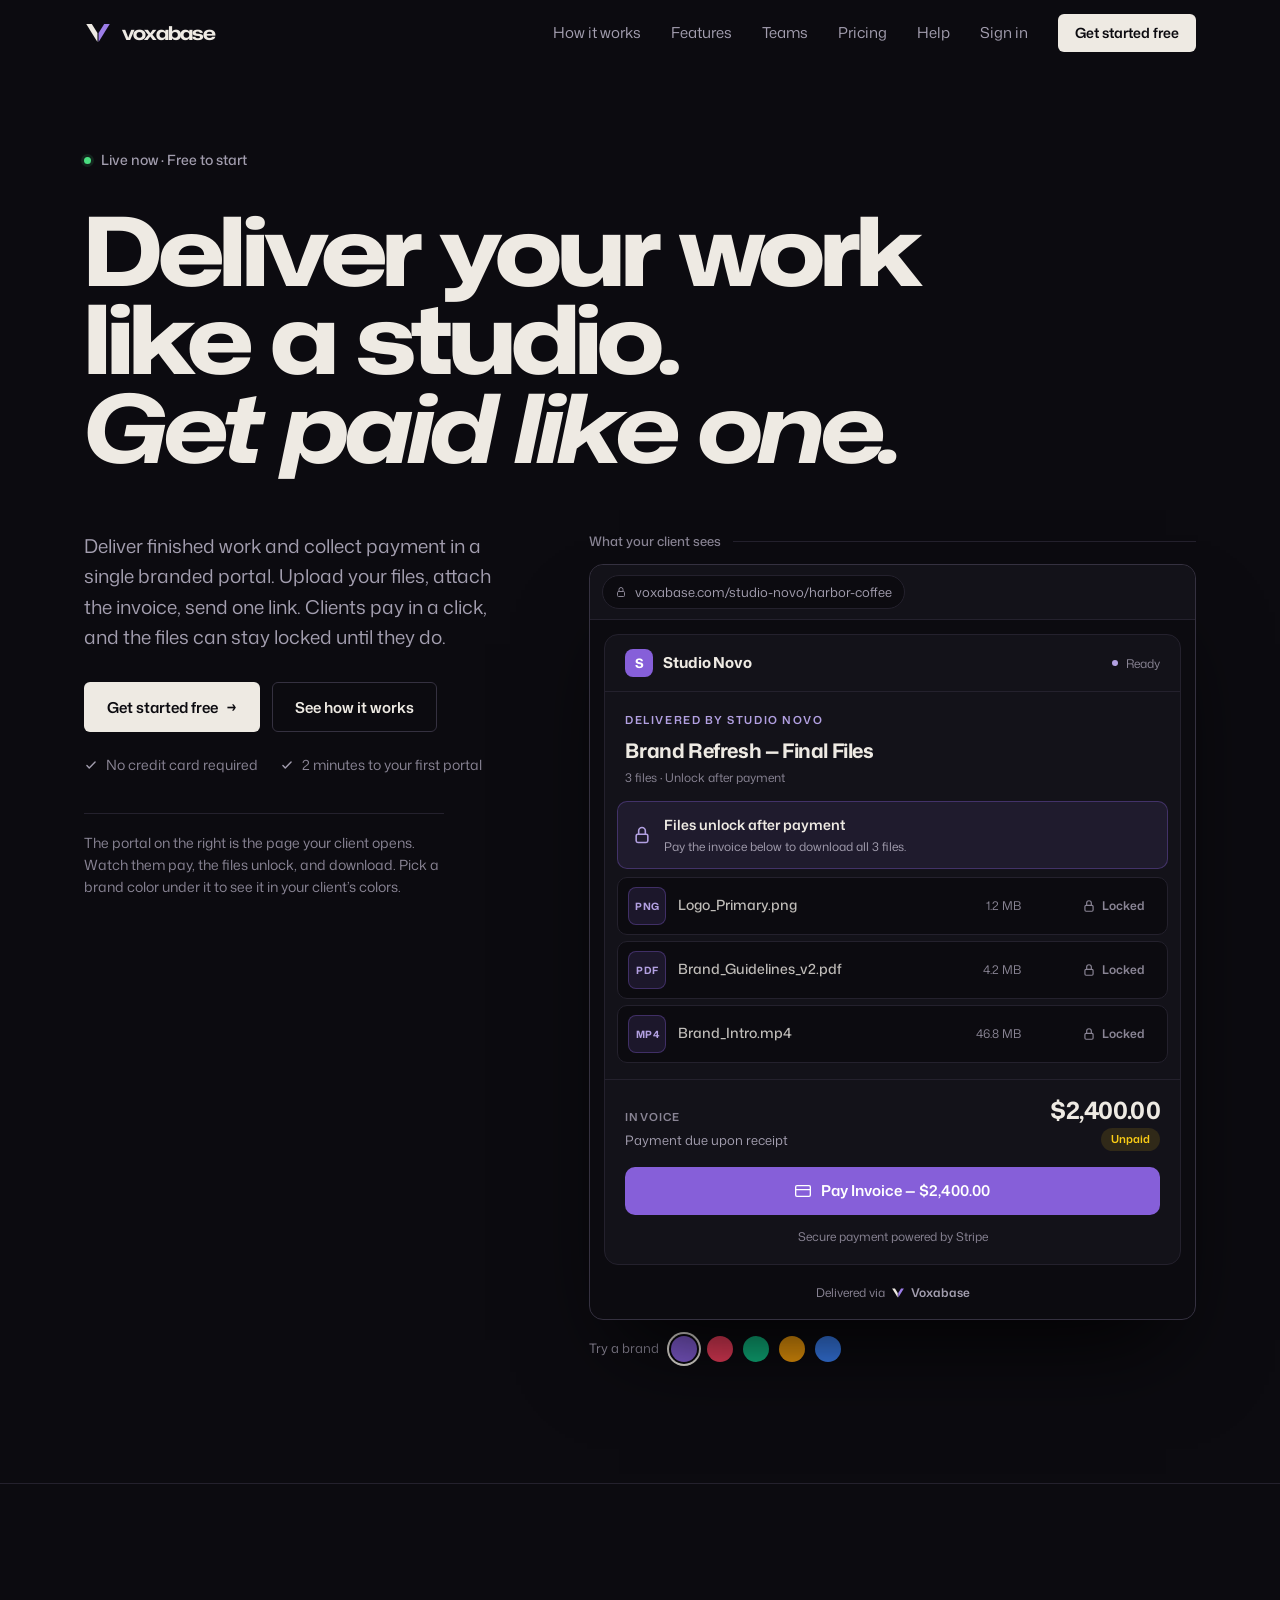
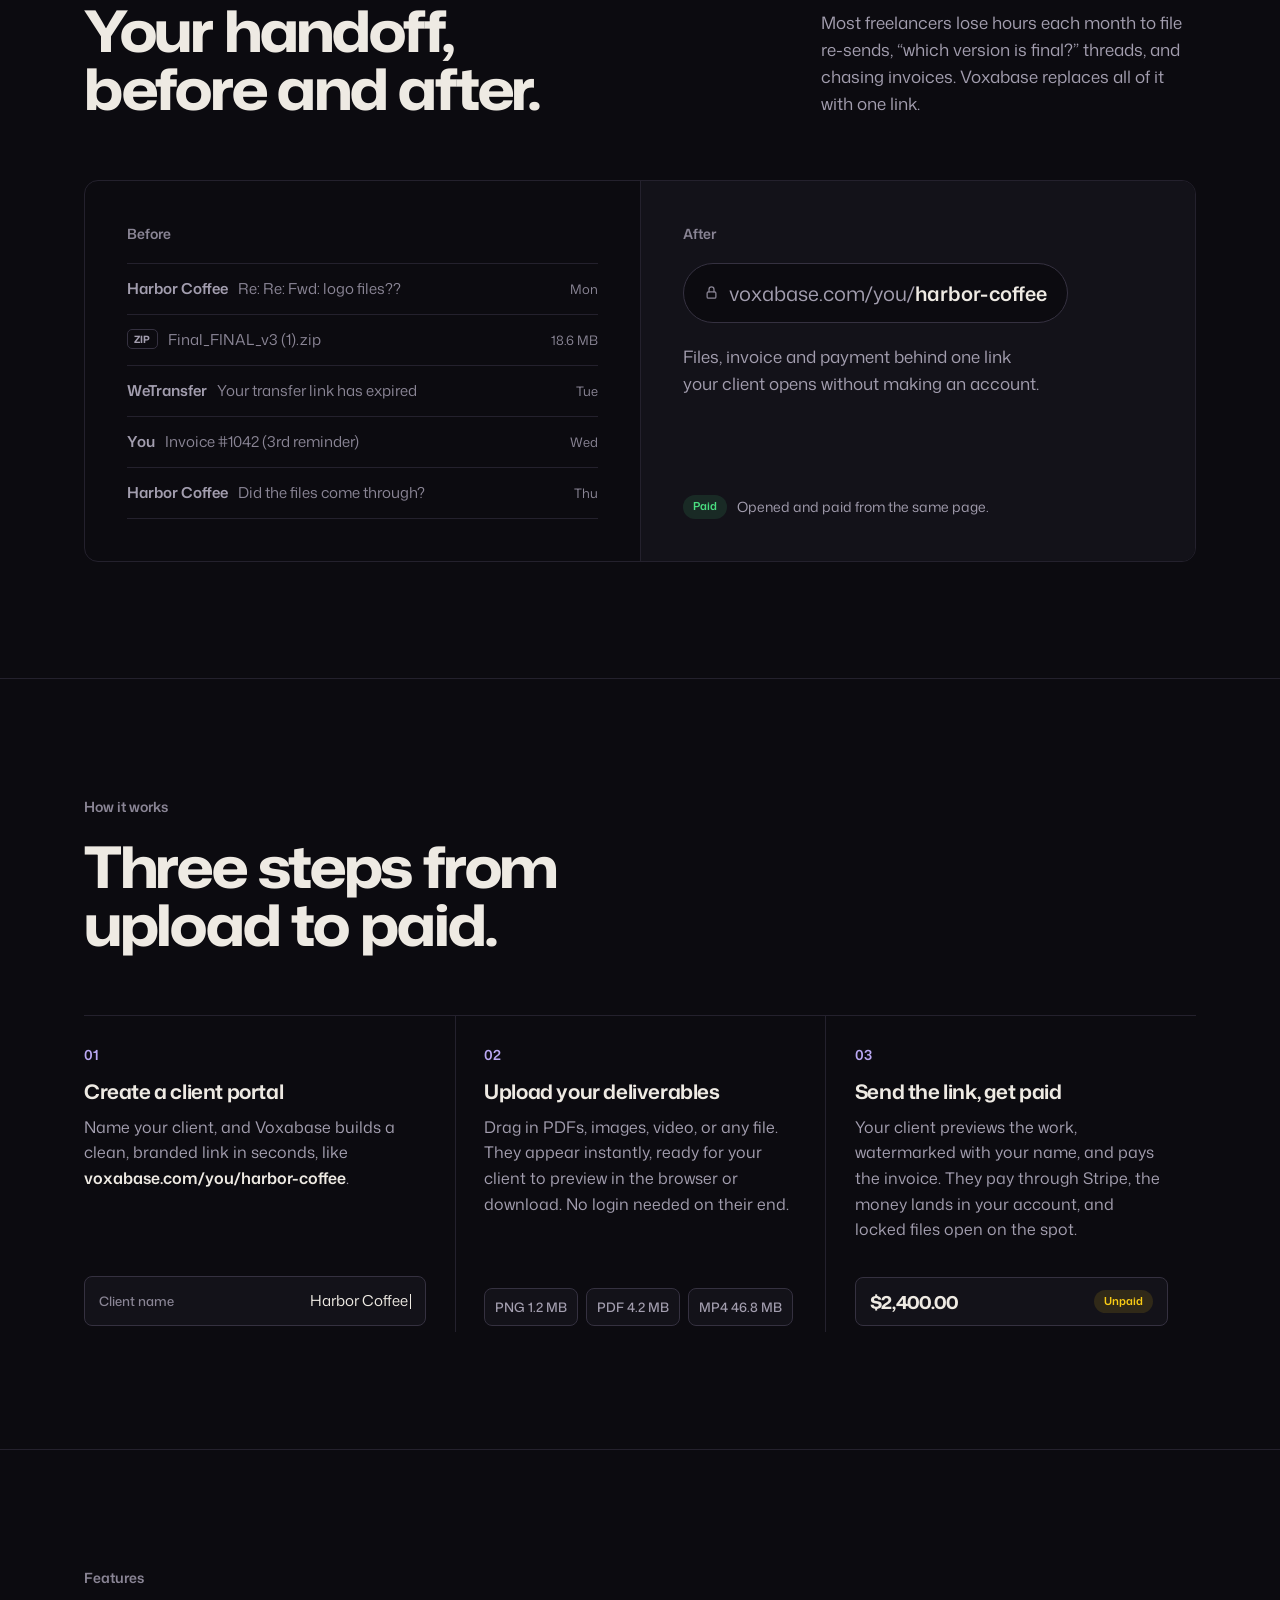
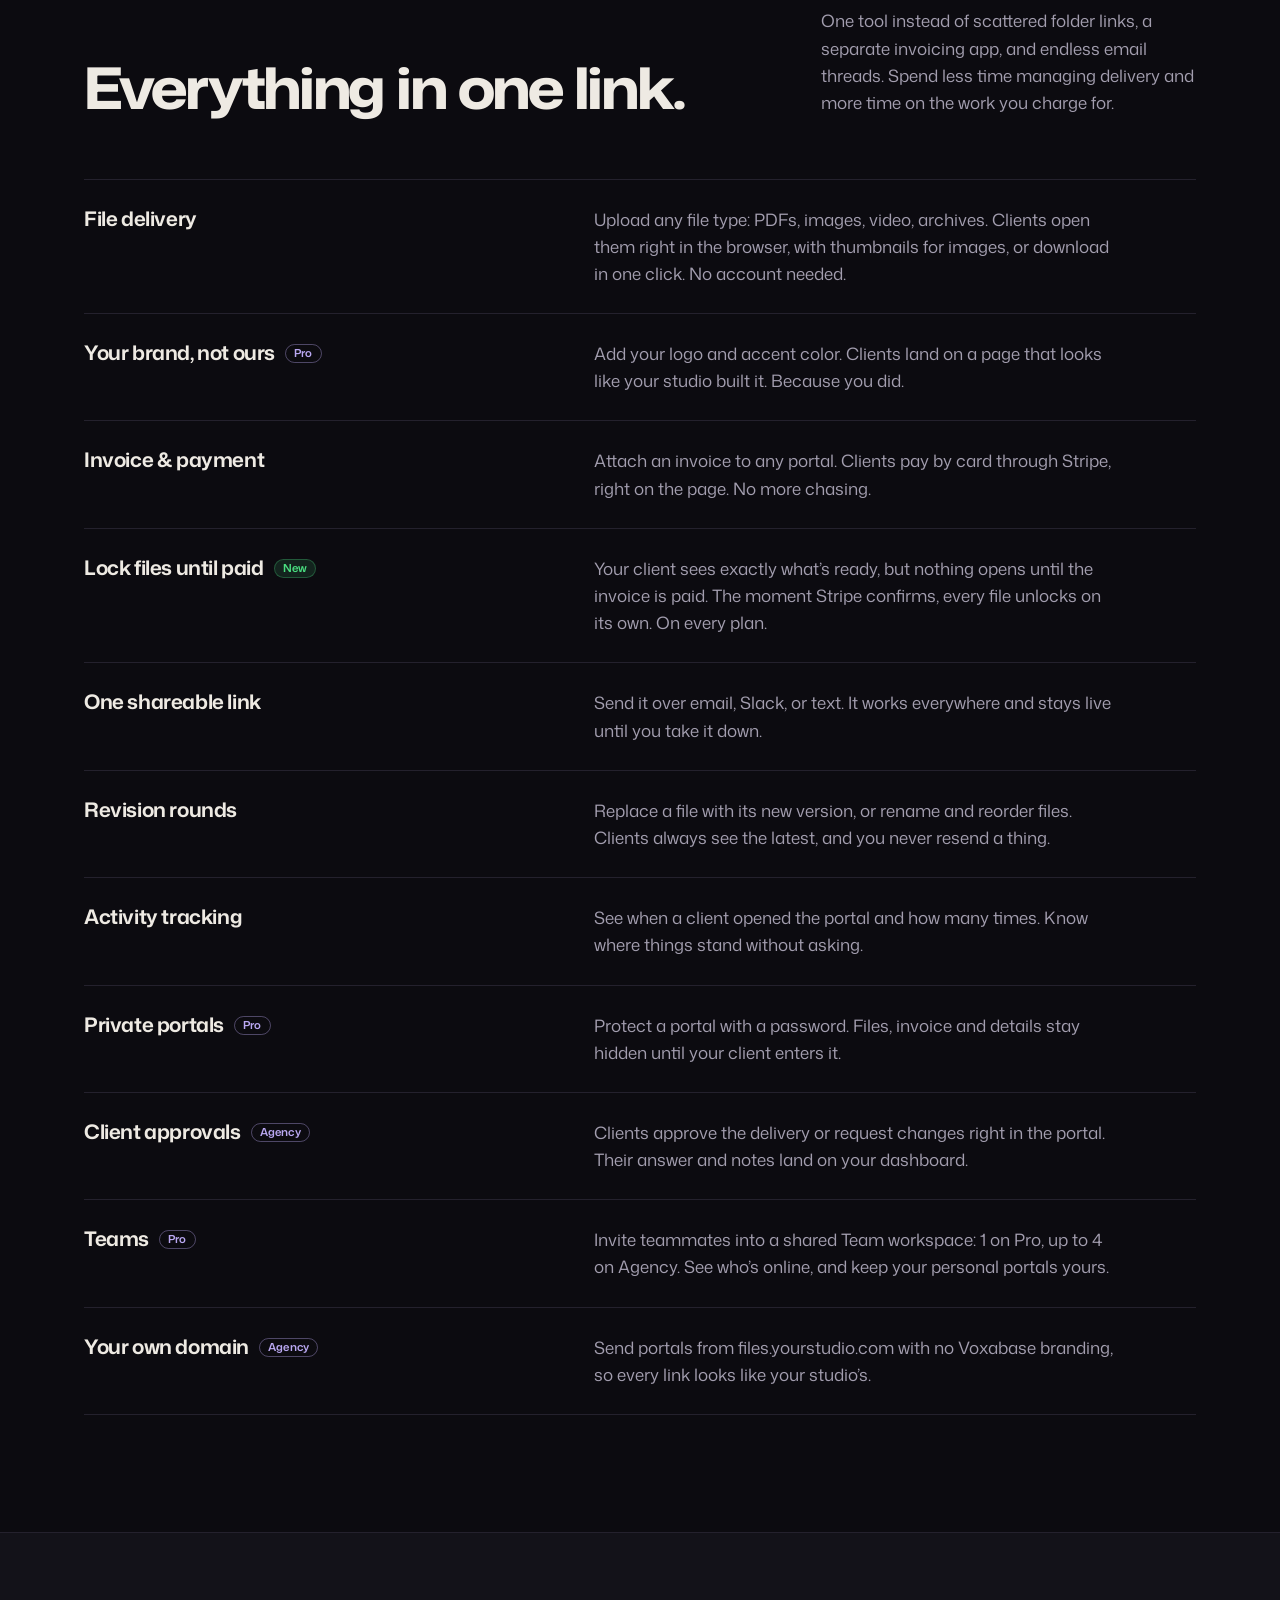
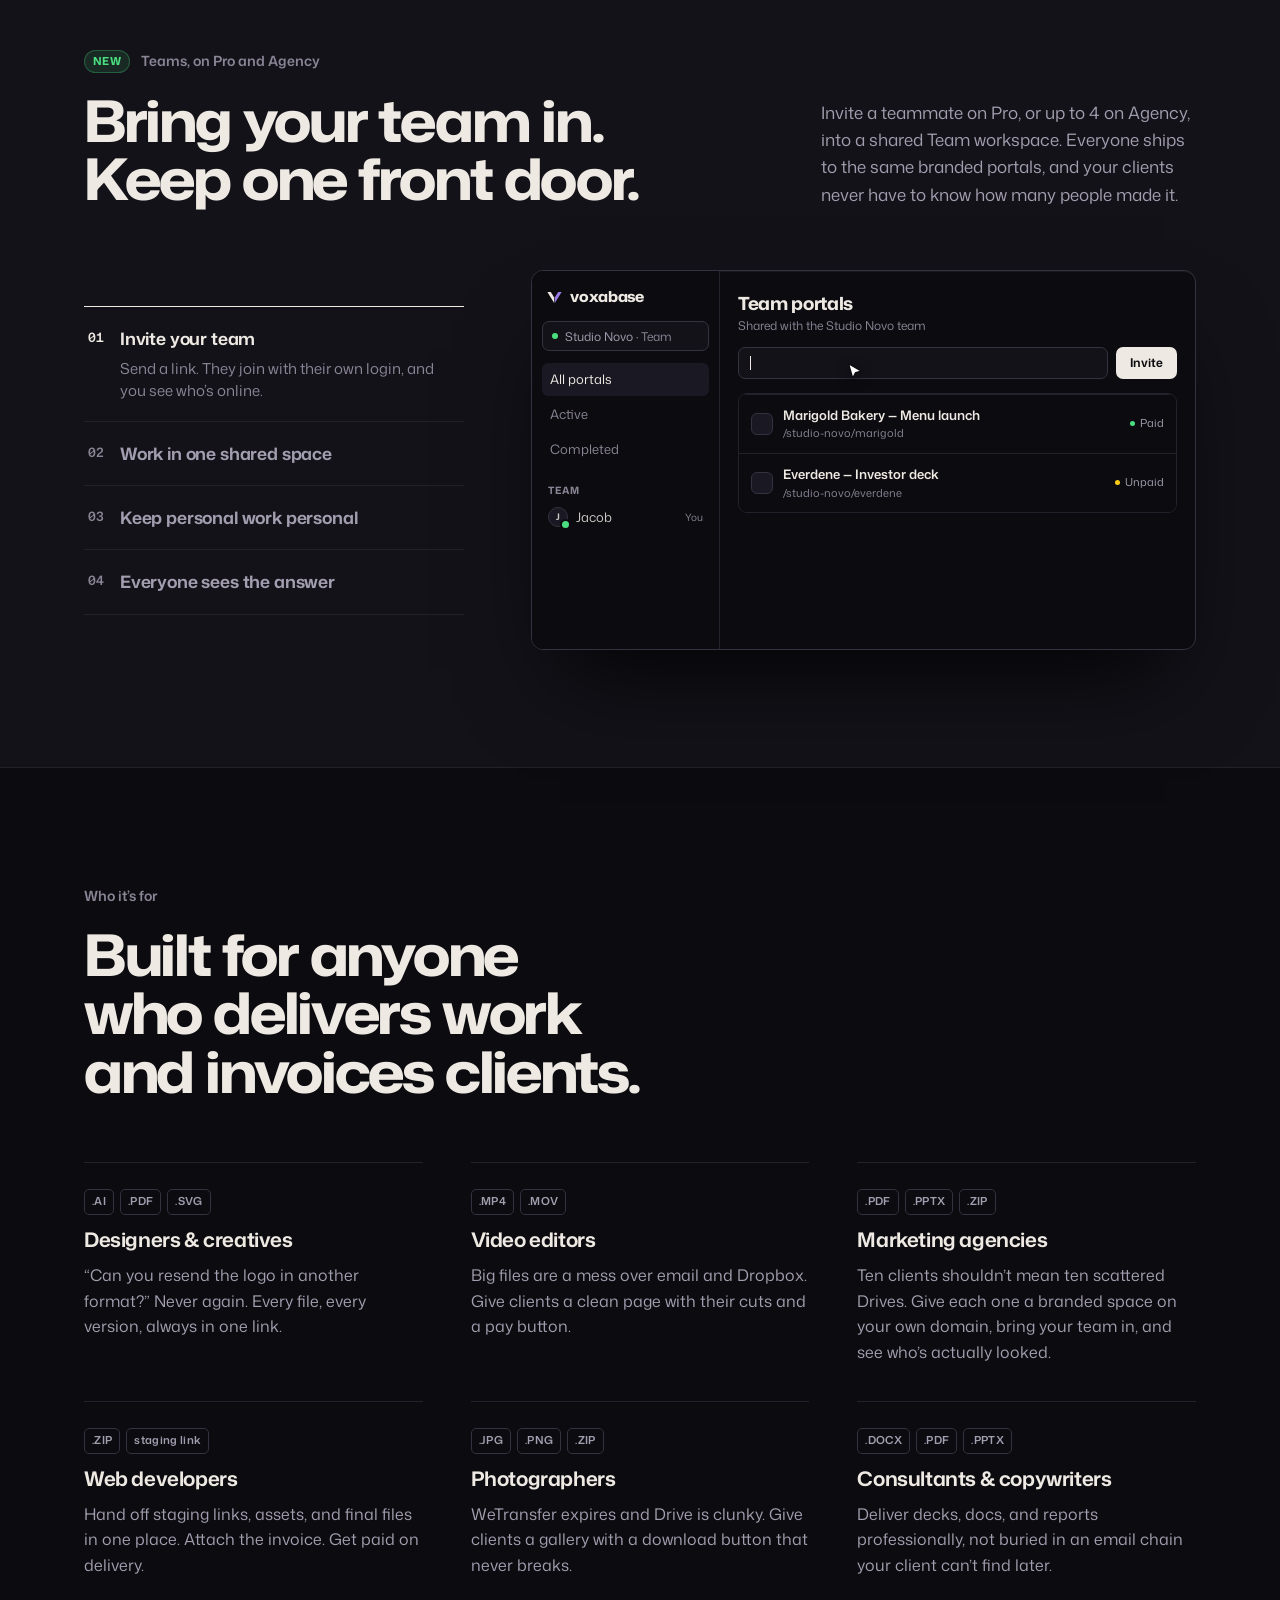
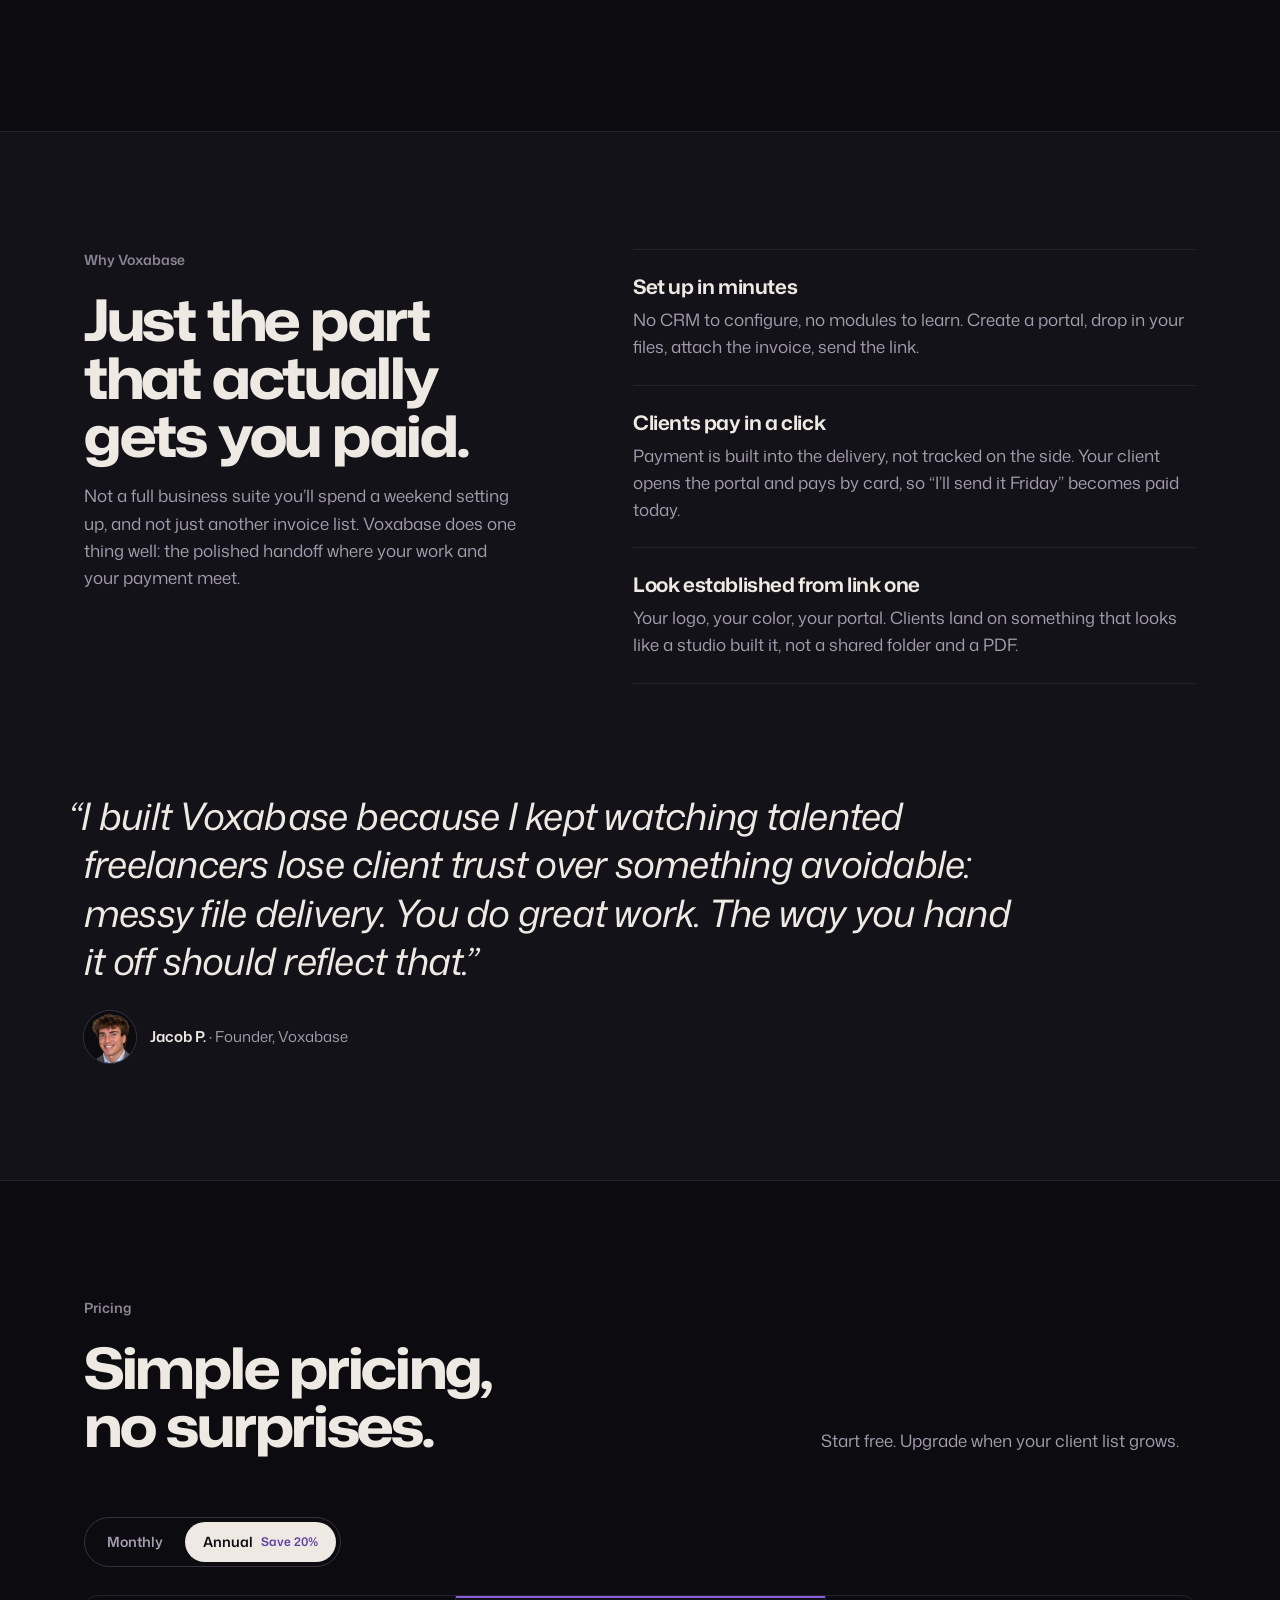
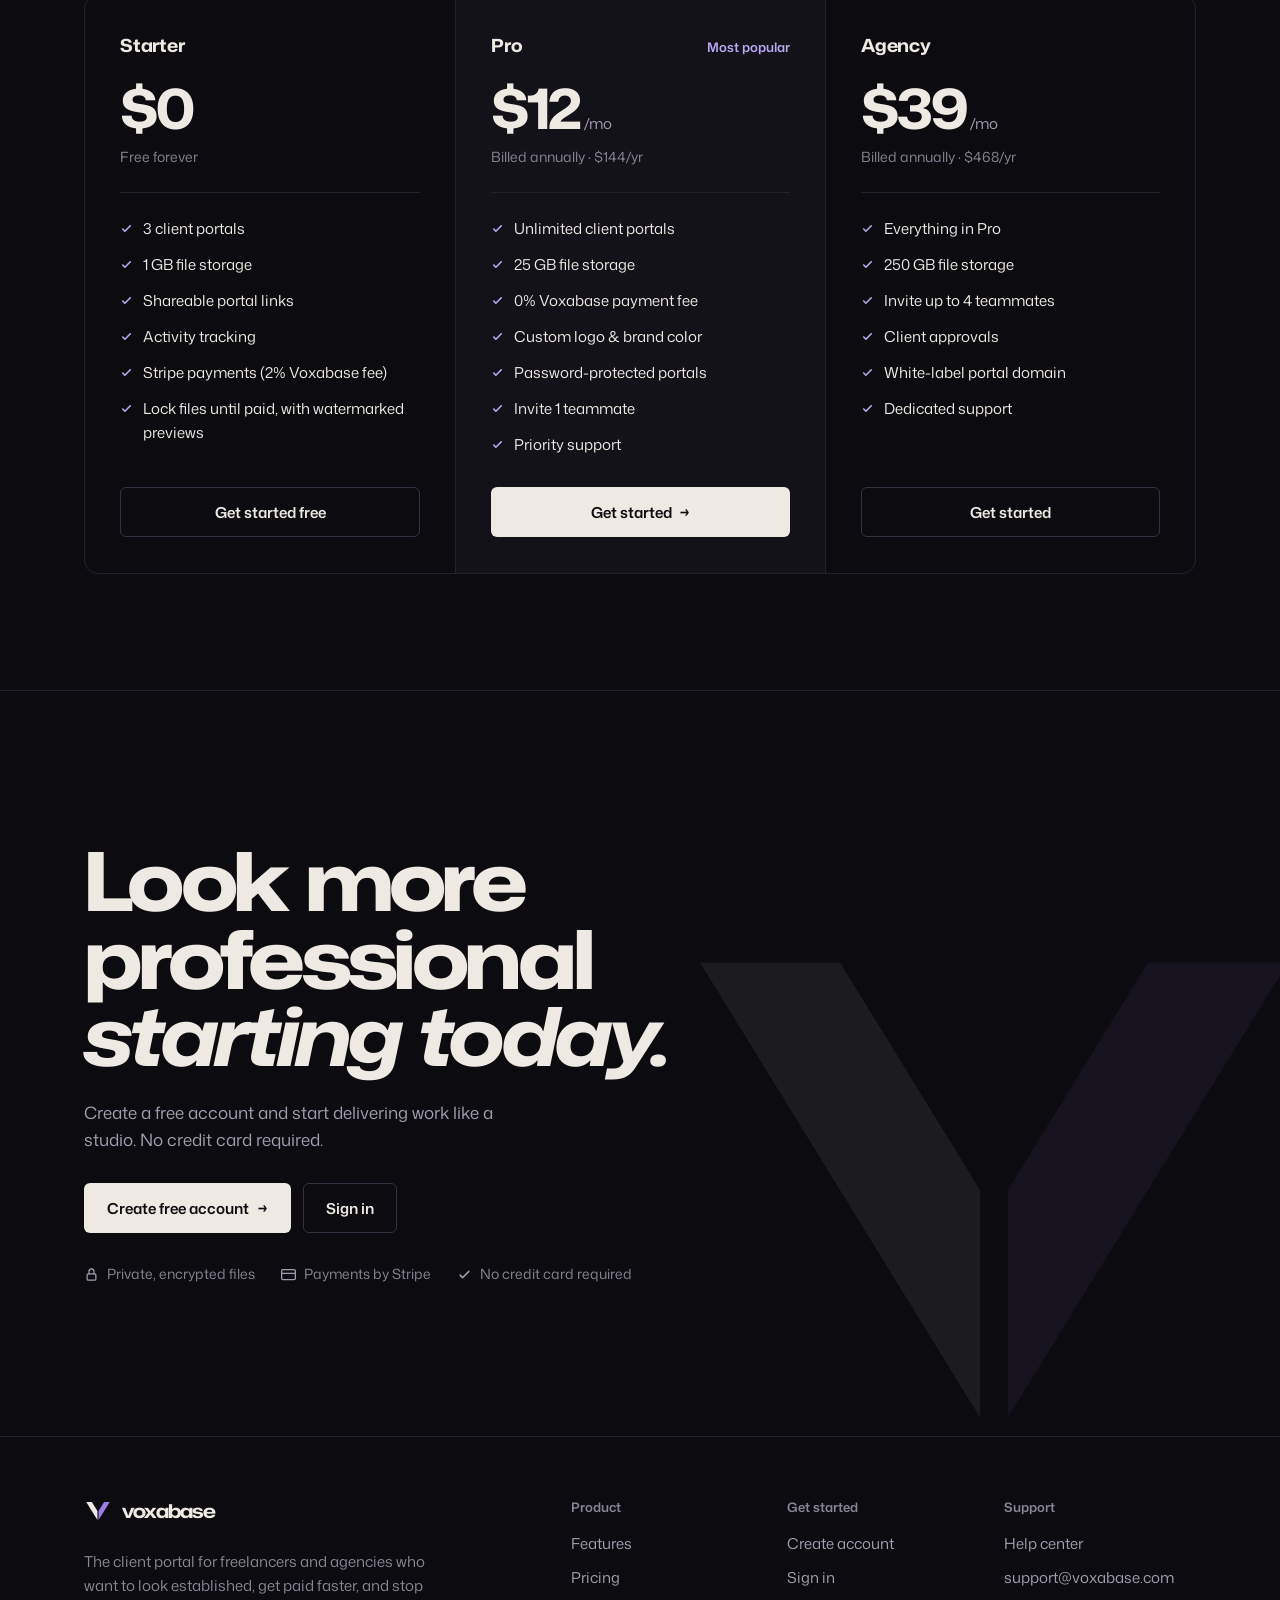
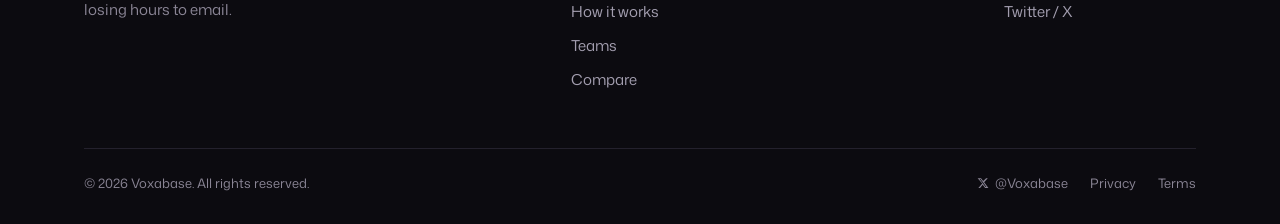
==== commit 57124fd9: "Site: watermarked previews before payment (home page and FileDue comparison) Co-Authored-By: Claude " ====
--- a/index.html
+++ b/index.html
@@ -1184,7 +1184,7 @@
         <li class="step">
           <span class="step-n">03</span>
           <h3 class="h3">Send the link, get paid</h3>
-          <p>Your client sees their files and a Pay Invoice button. They pay through Stripe, the money lands in your account, and locked files open on the spot.</p>
+          <p>Your client previews the work, watermarked with your name, and pays the invoice. They pay through Stripe, the money lands in your account, and locked files open on the spot.</p>
           <div class="step-art"><div class="mini-paid"><span class="amt" id="miniAmt">$2,400.00</span><span class="p-pill" id="miniPill" data-state="paid">Paid</span></div></div>
         </li>
       </ol>
@@ -1356,7 +1356,7 @@
             <li>Shareable portal links</li>
             <li>Activity tracking</li>
             <li>Stripe payments (2% Voxabase fee)</li>
-            <li>Lock files until paid</li>
+            <li>Lock files until paid, with watermarked previews</li>
           </ul>
           <a class="btn btn-ghost" href="https://app.voxabase.com/signup">Get started free</a>
         </article>
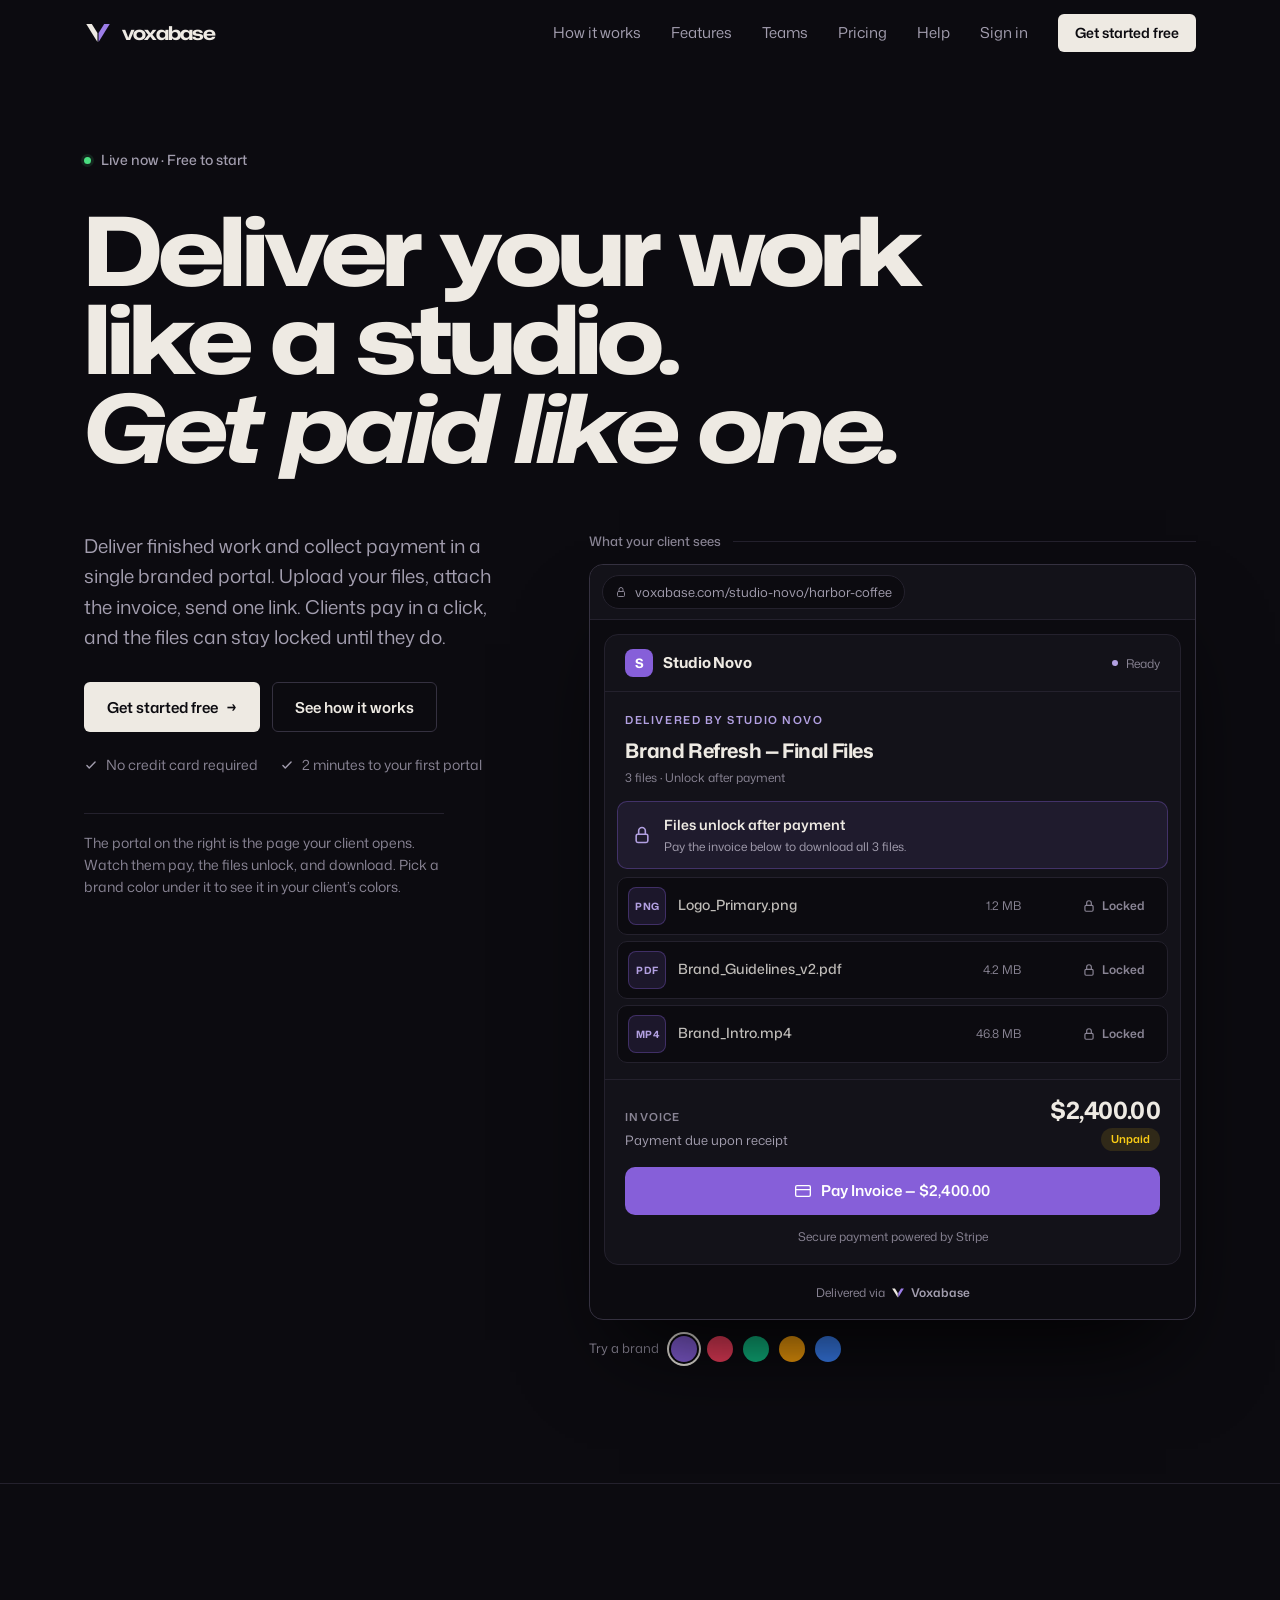
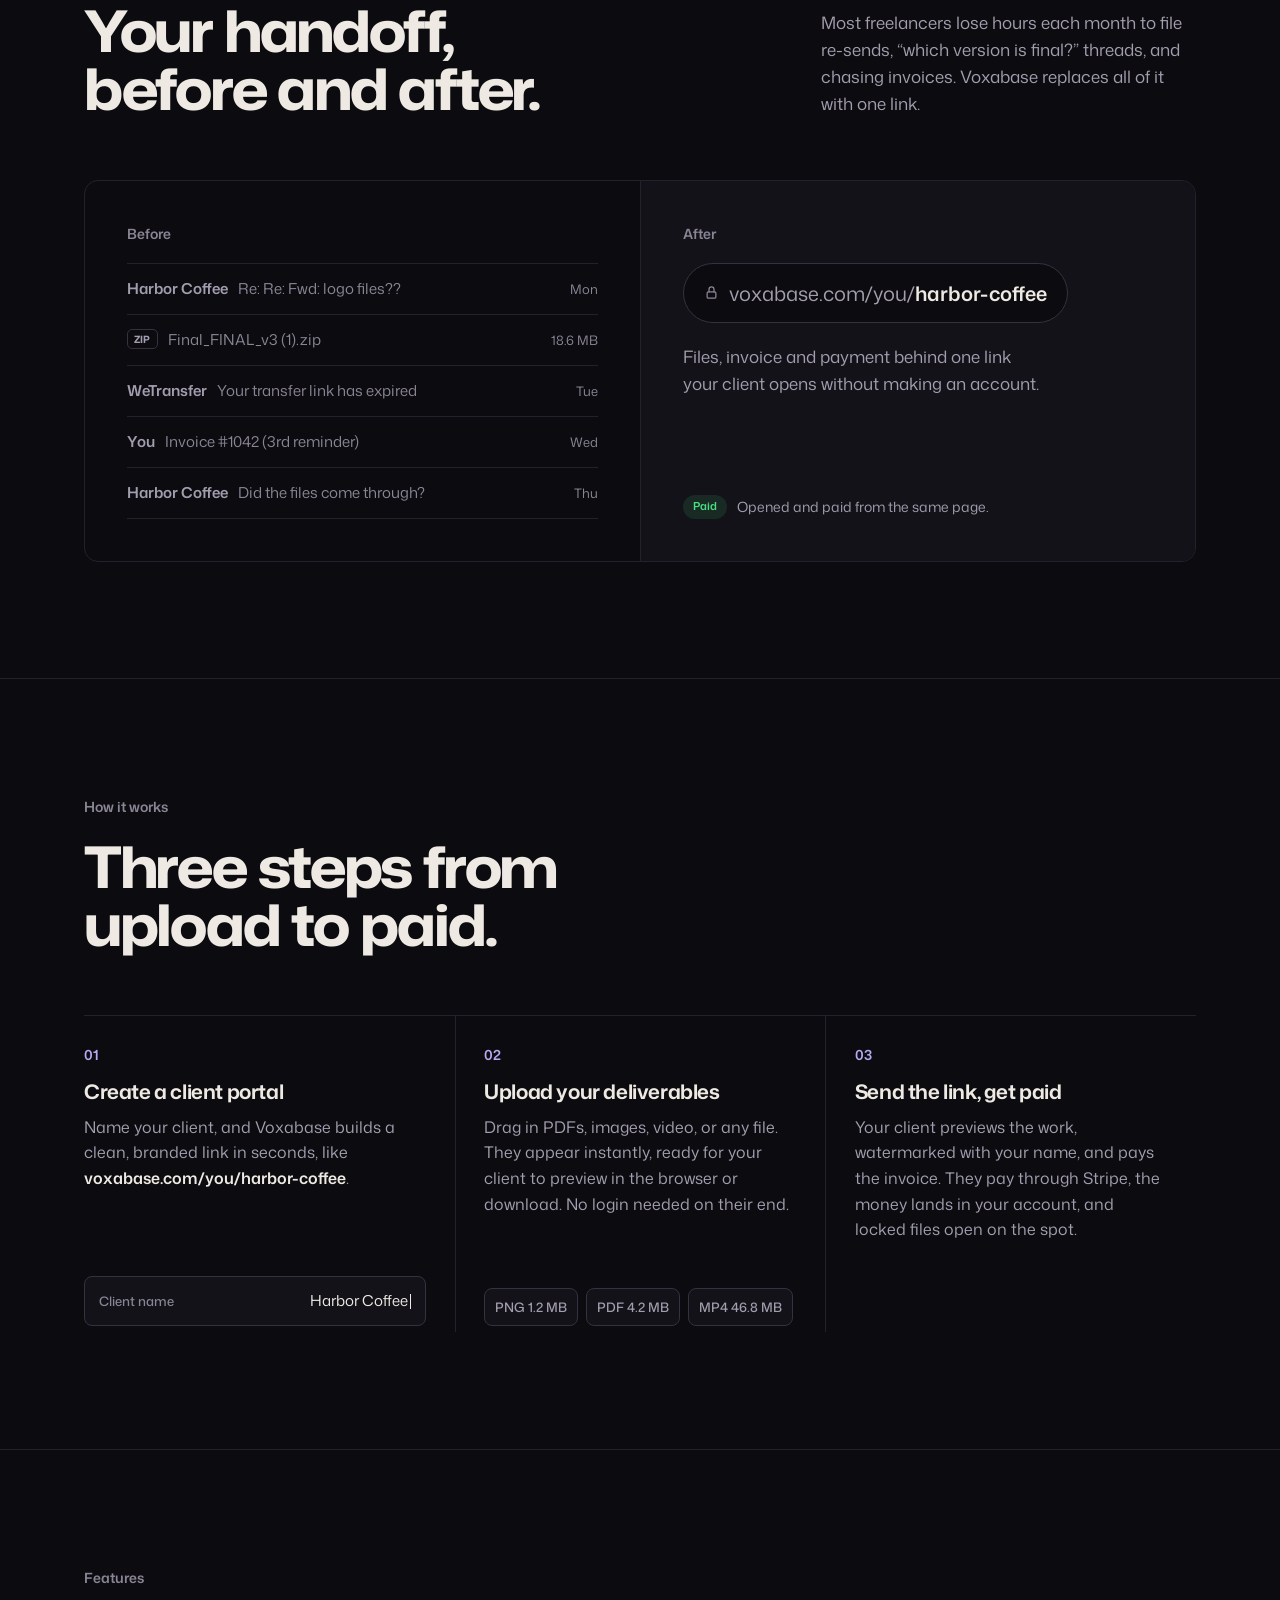
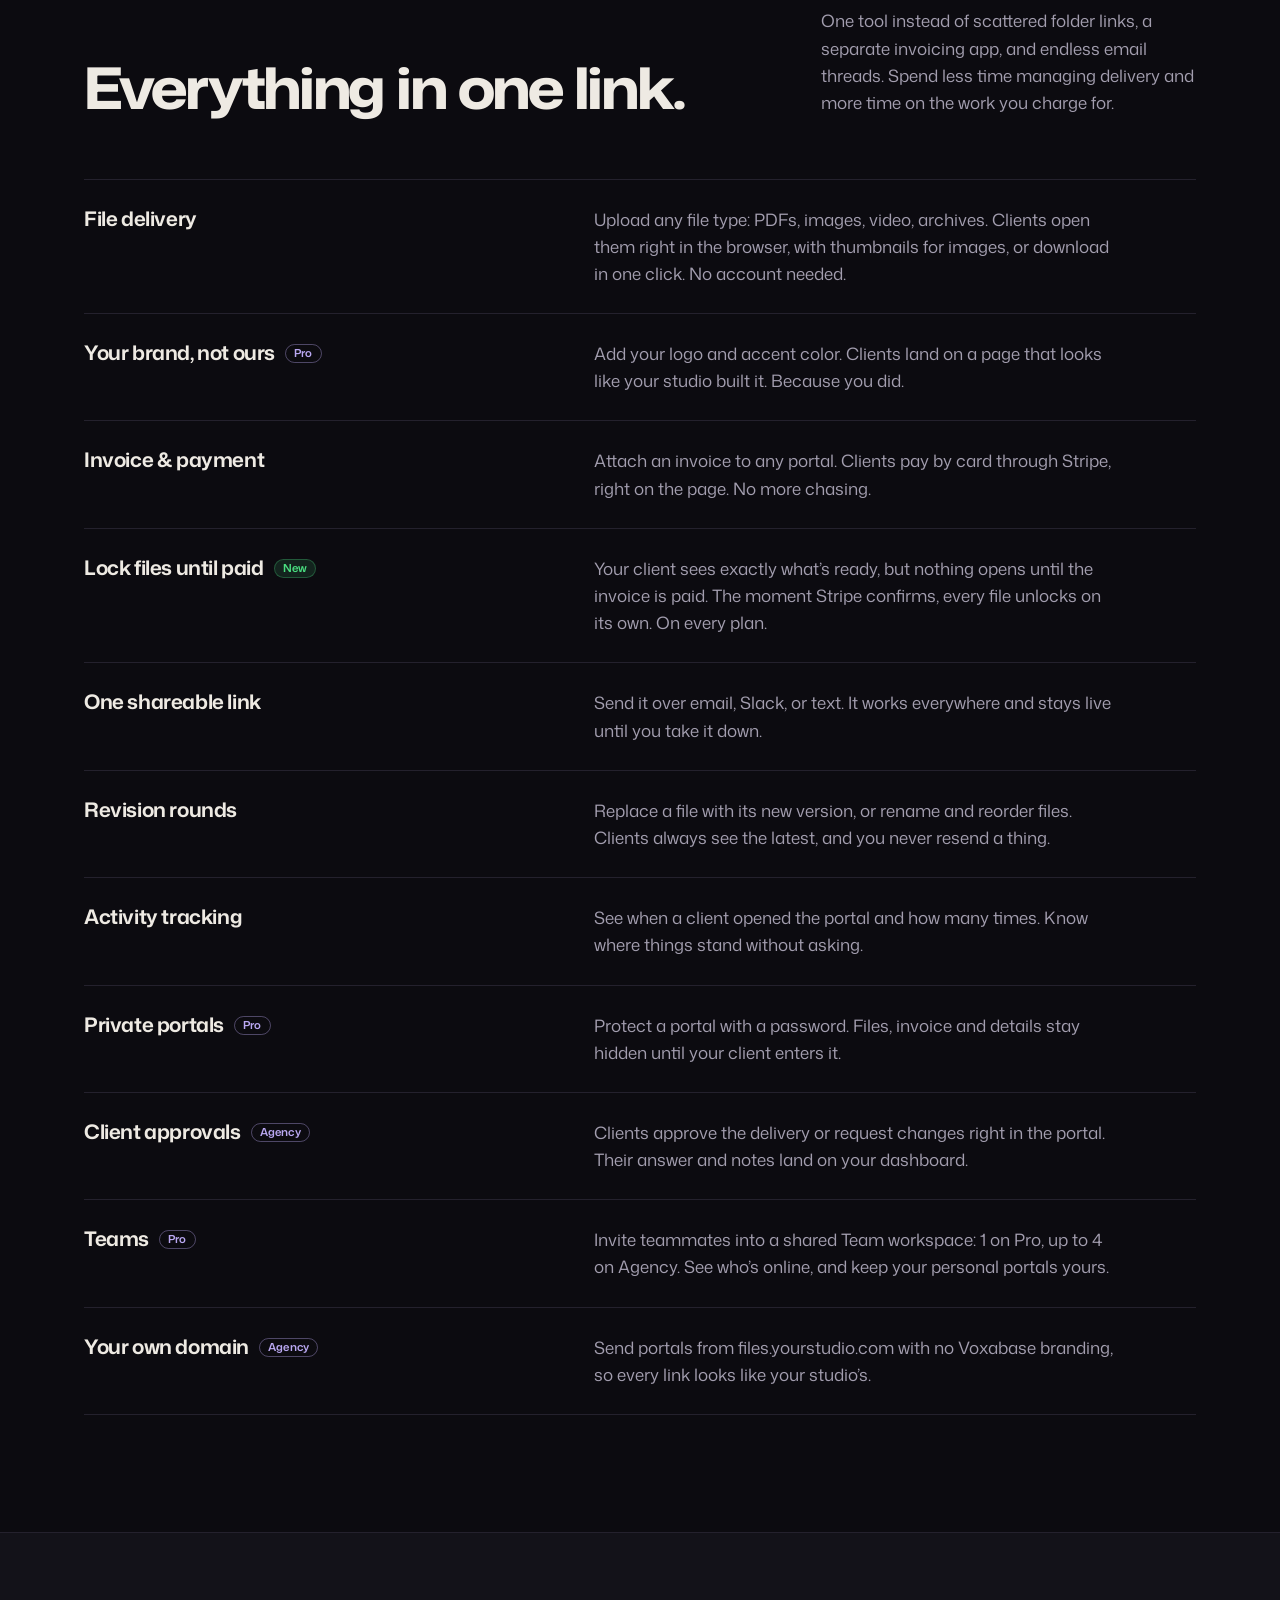
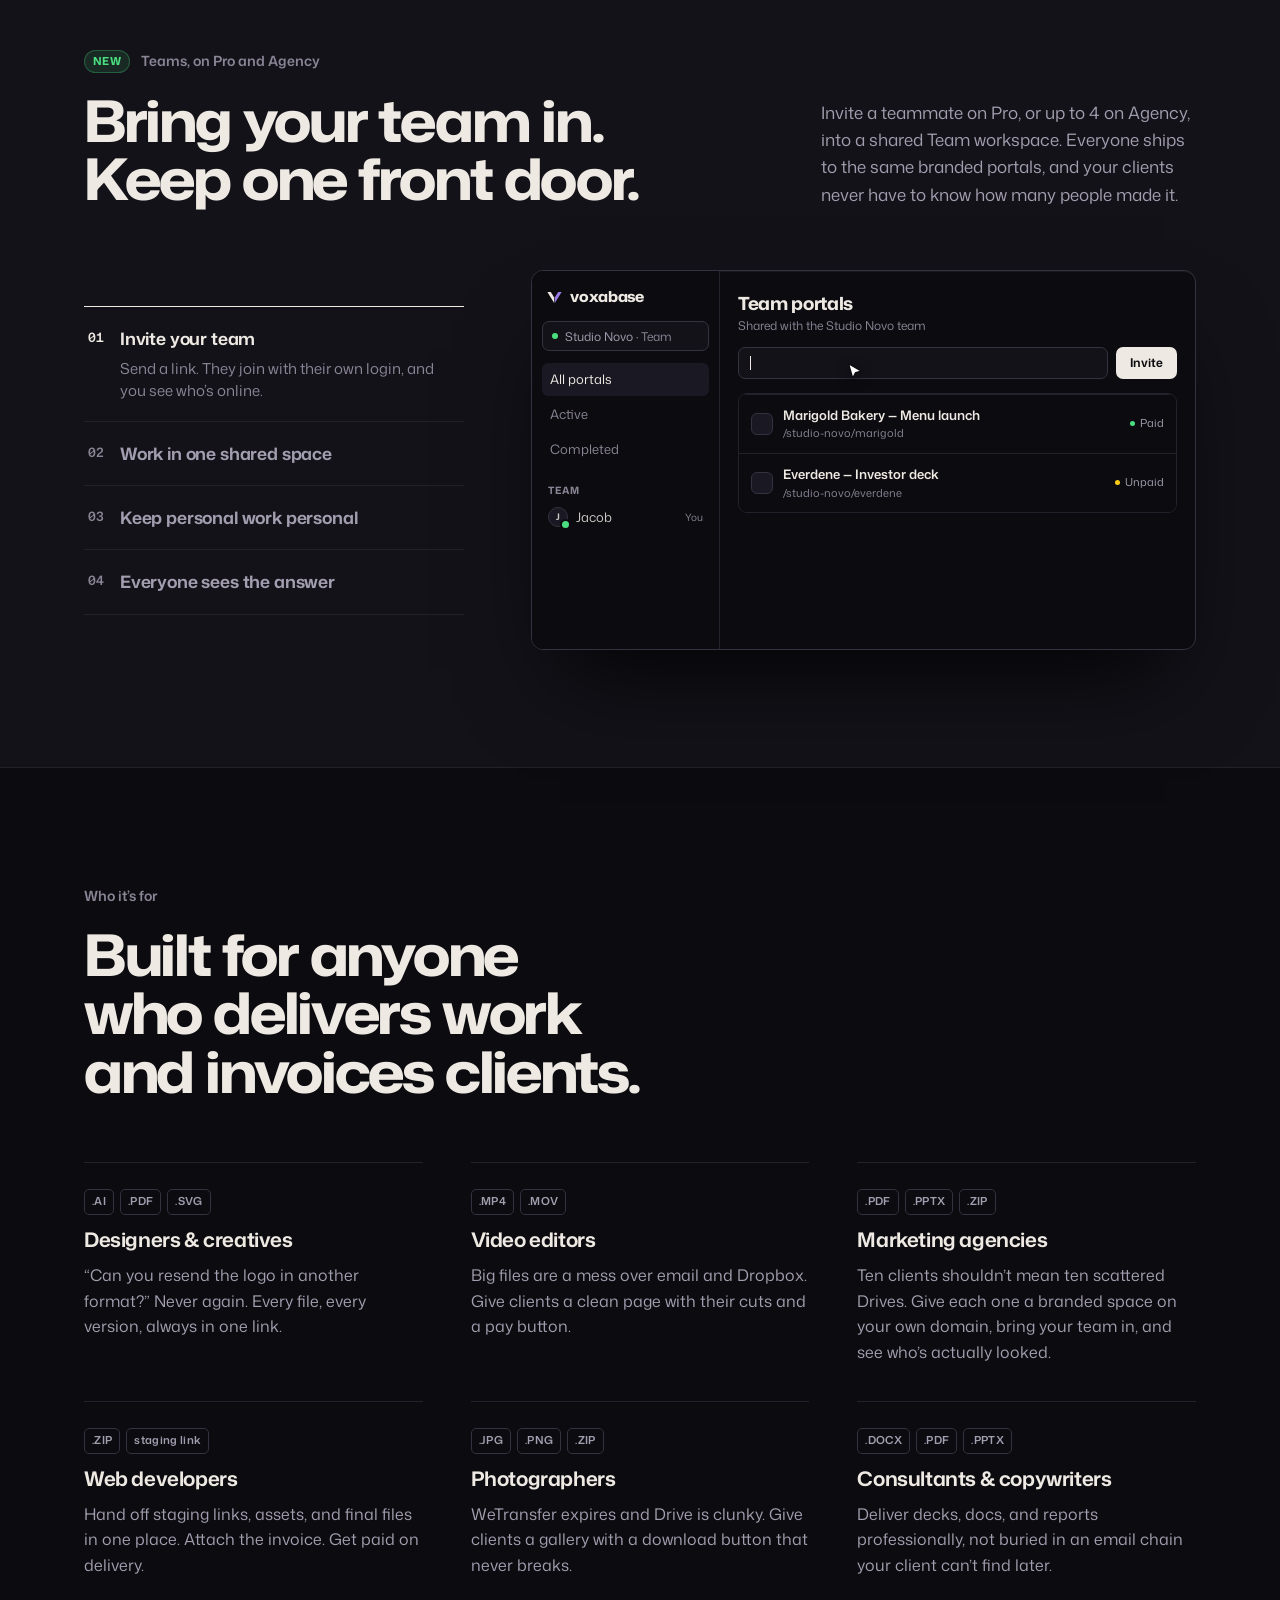
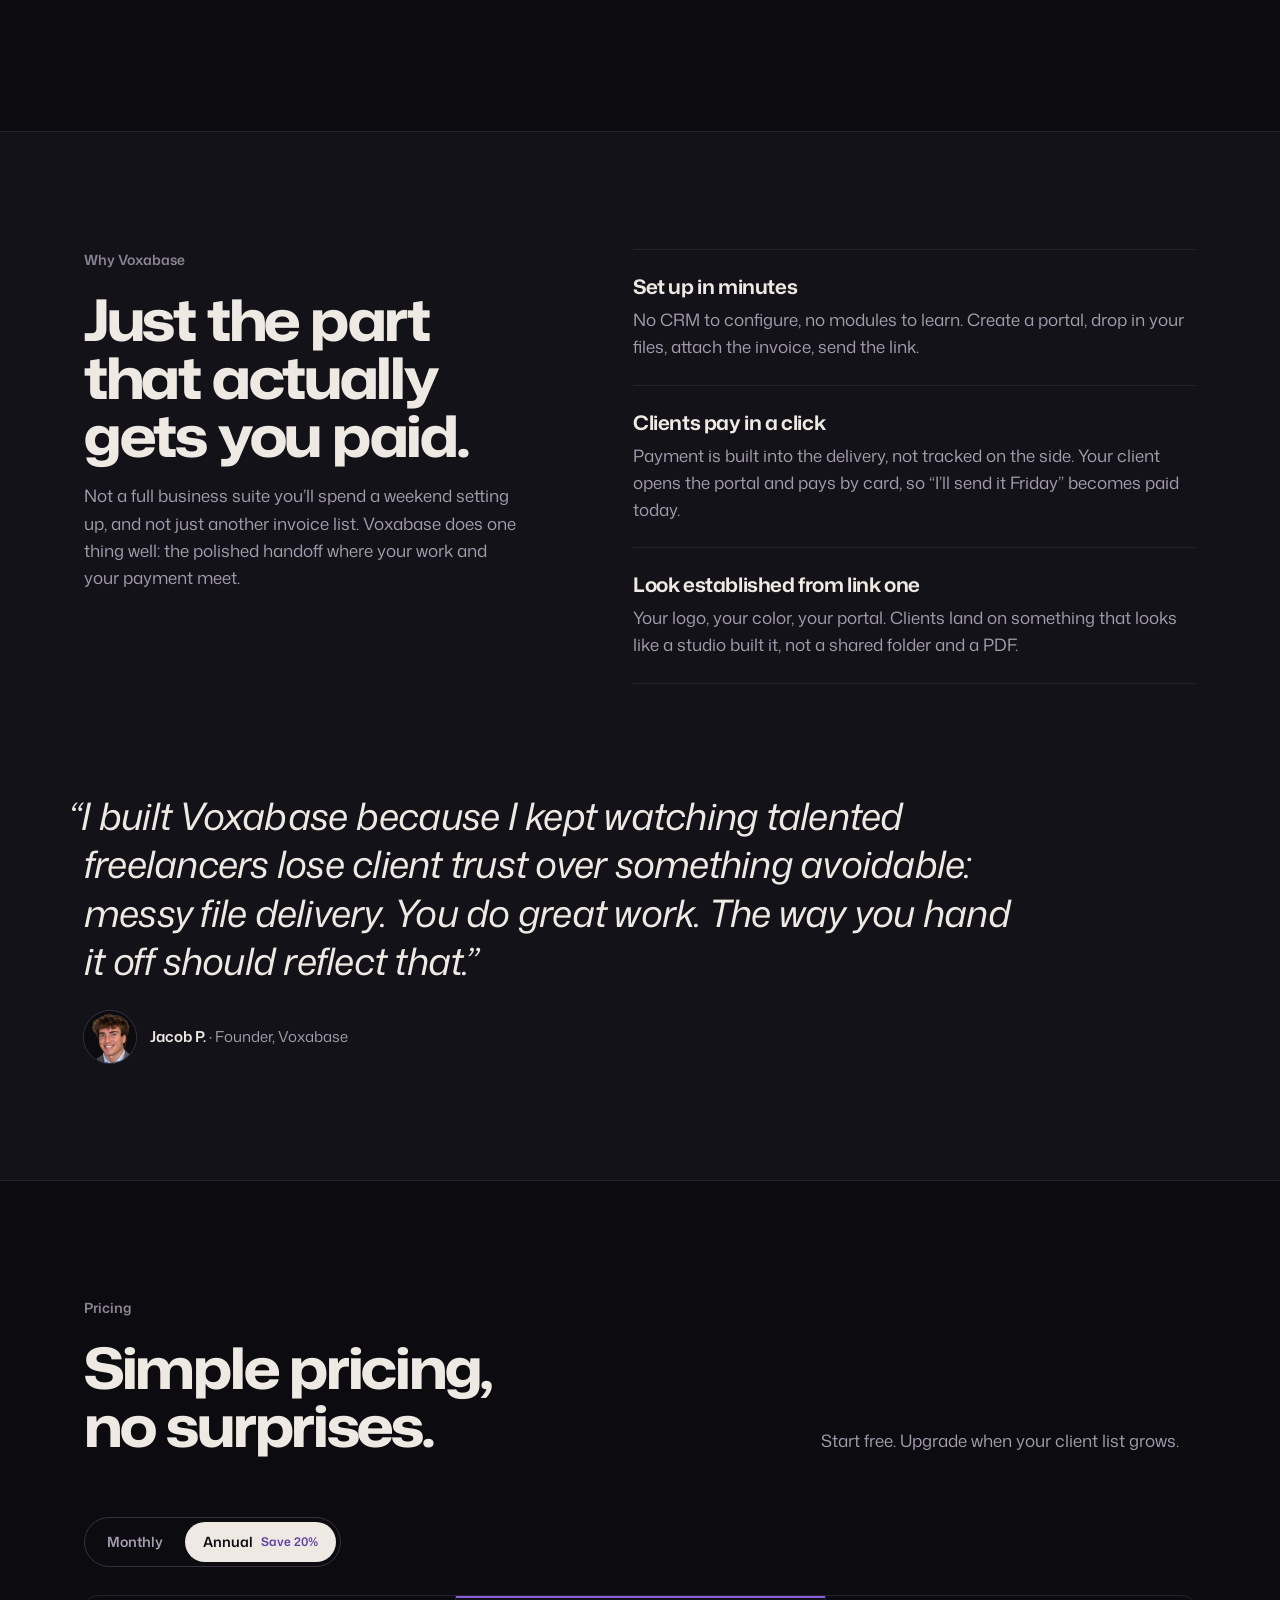
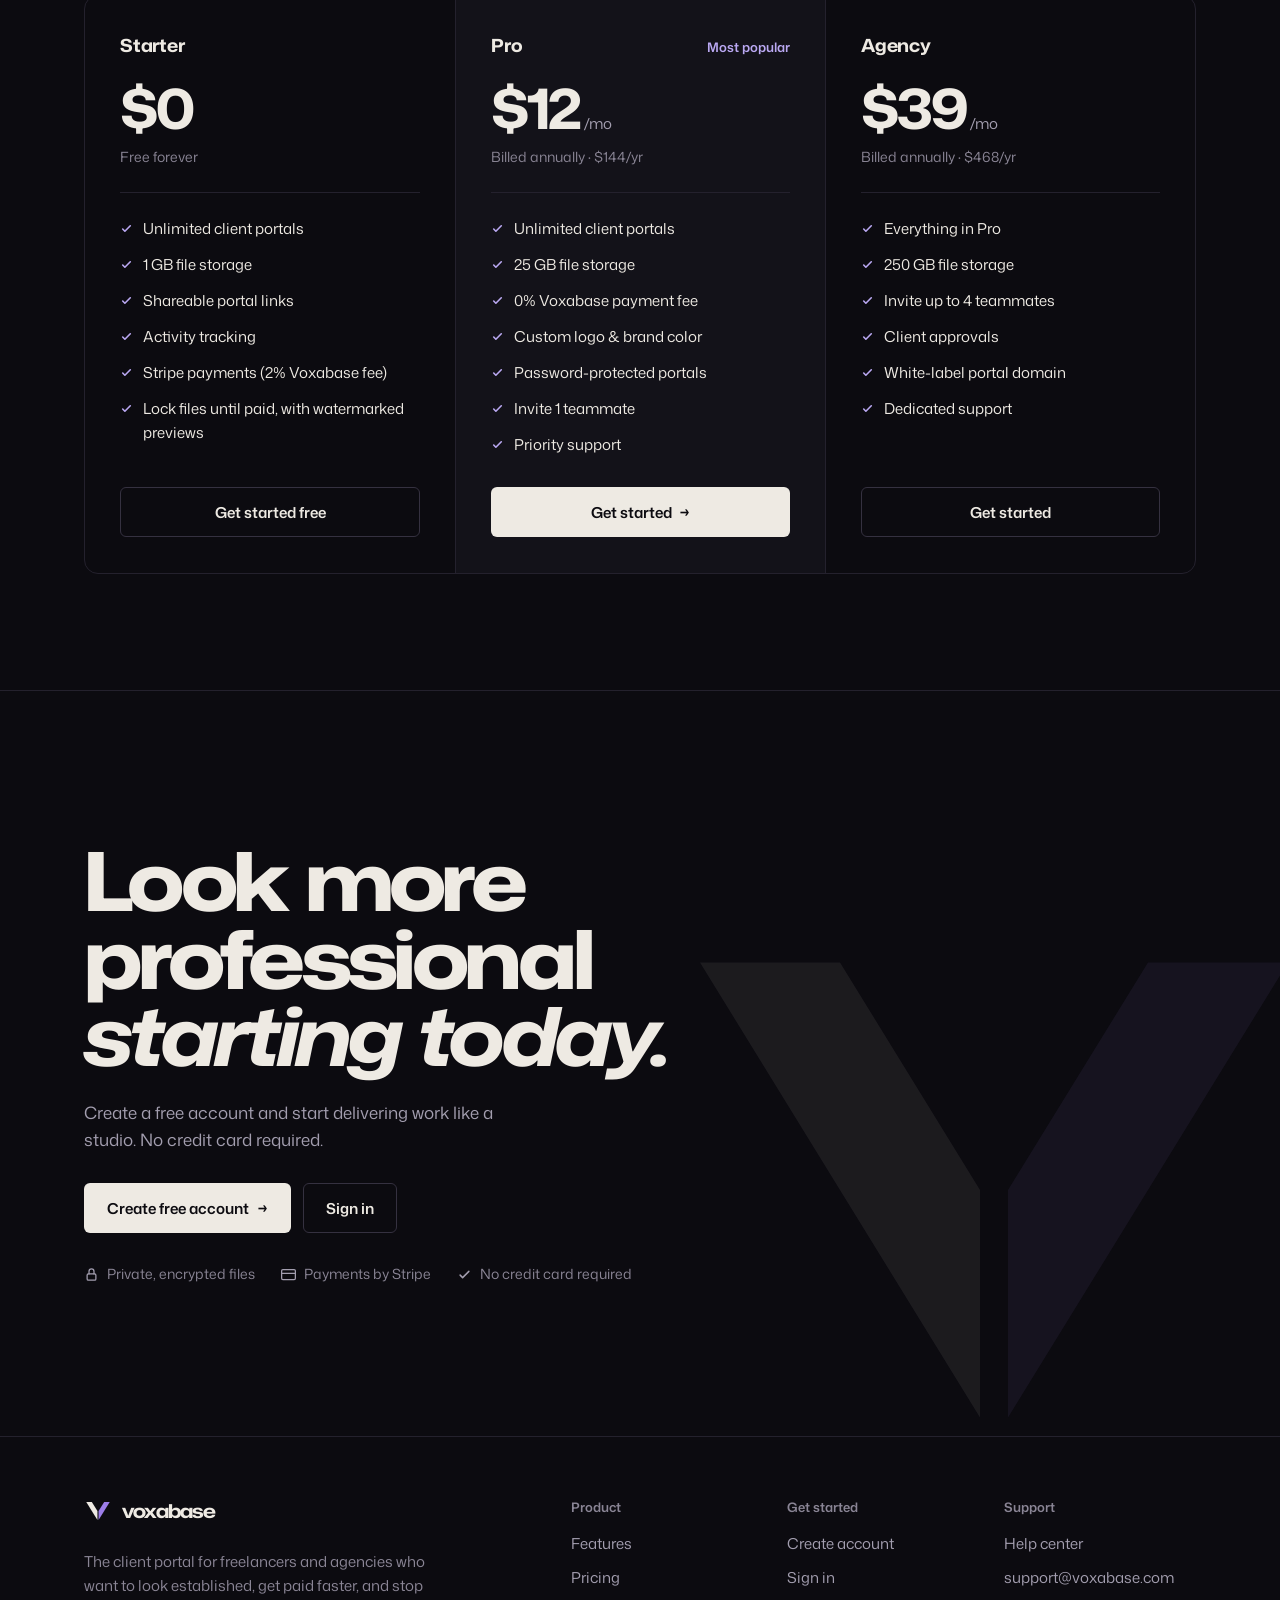
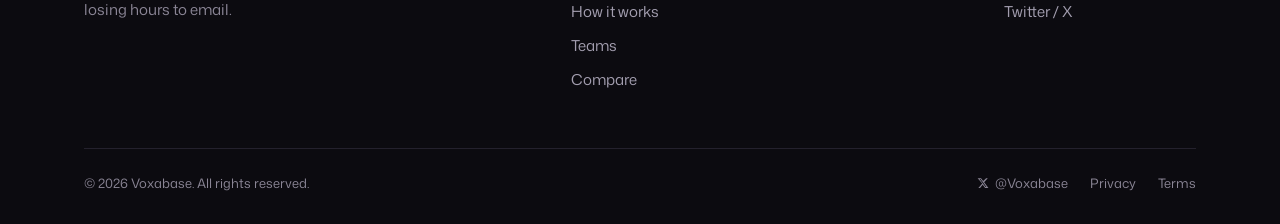
==== commit 4e3febe1: "Site: free plan has unlimited portals; retire the FileDue comparison The free plan now includes unli" ====
--- a/index.html
+++ b/index.html
@@ -1351,7 +1351,7 @@
           <p class="price"><span class="amt">$0</span></p>
           <p class="per">Free forever</p>
           <ul>
-            <li>3 client portals</li>
+            <li>Unlimited client portals</li>
             <li>1 GB file storage</li>
             <li>Shareable portal links</li>
             <li>Activity tracking</li>
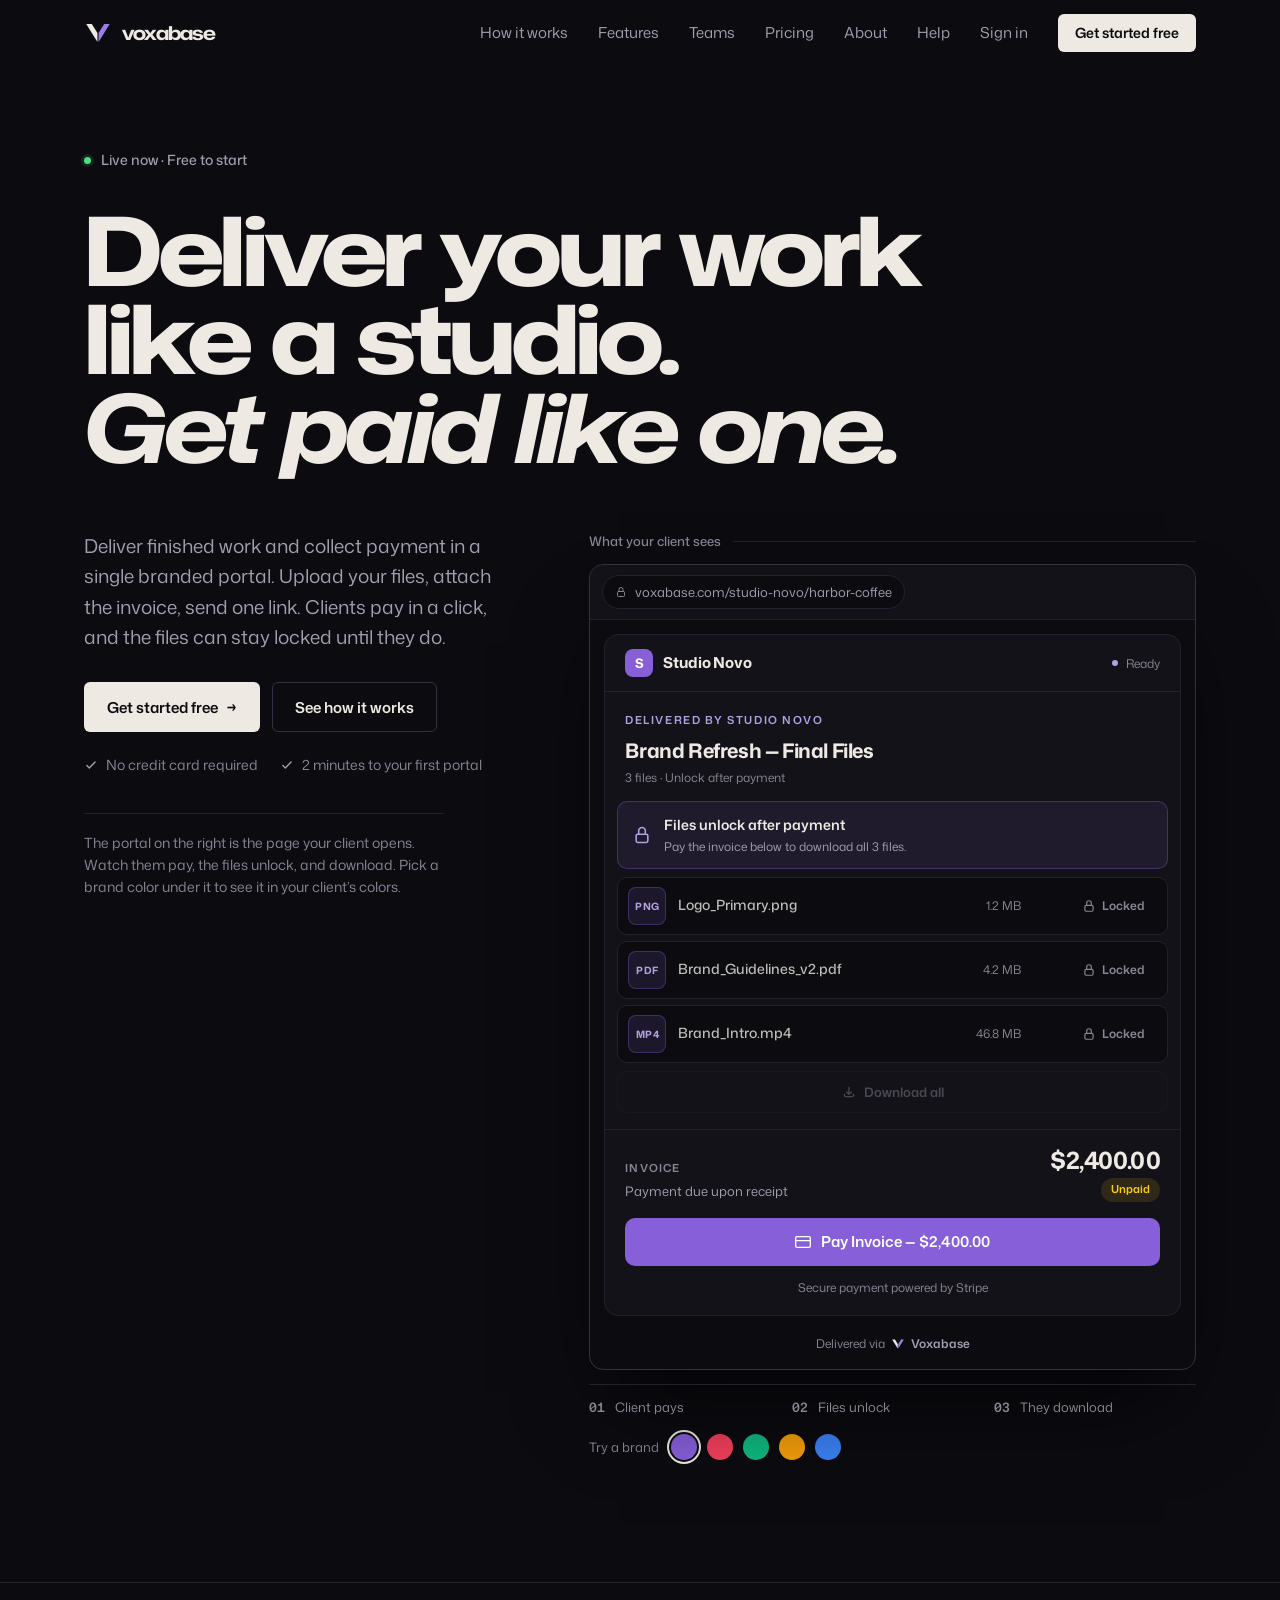
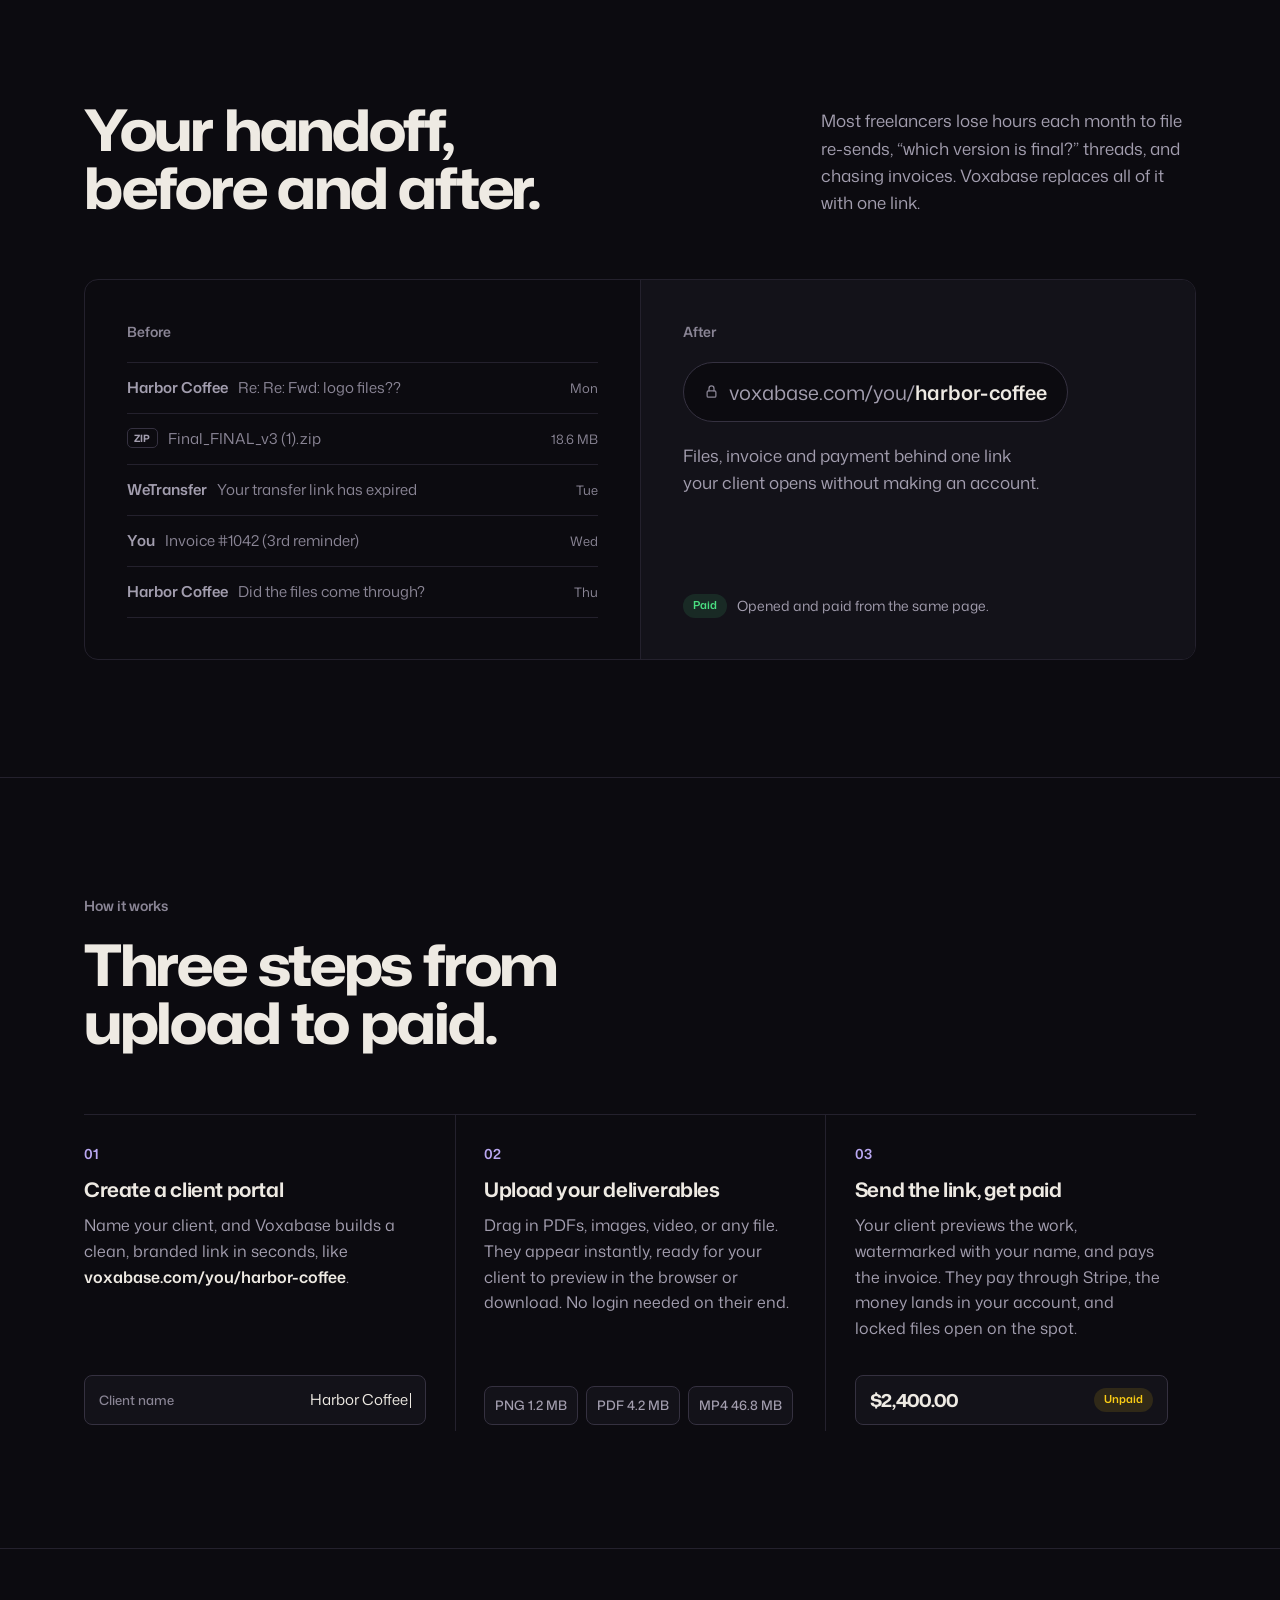
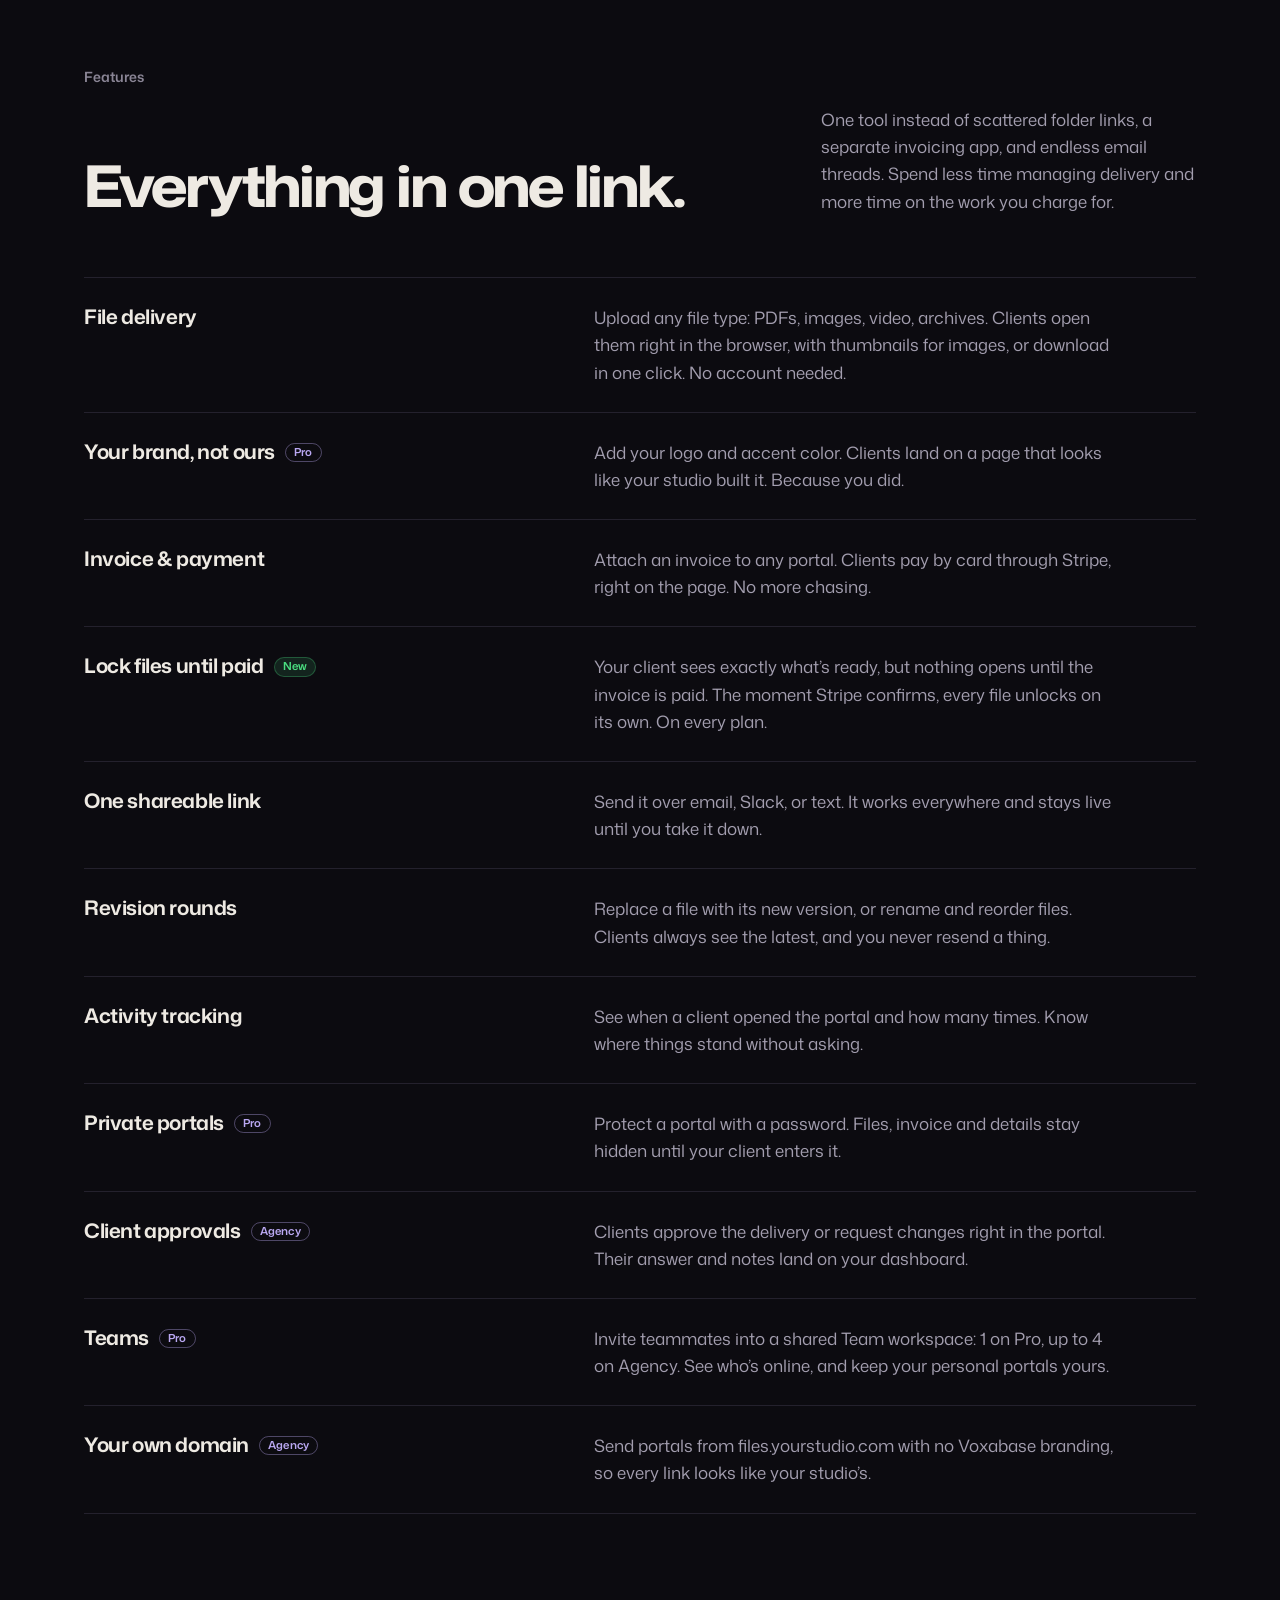
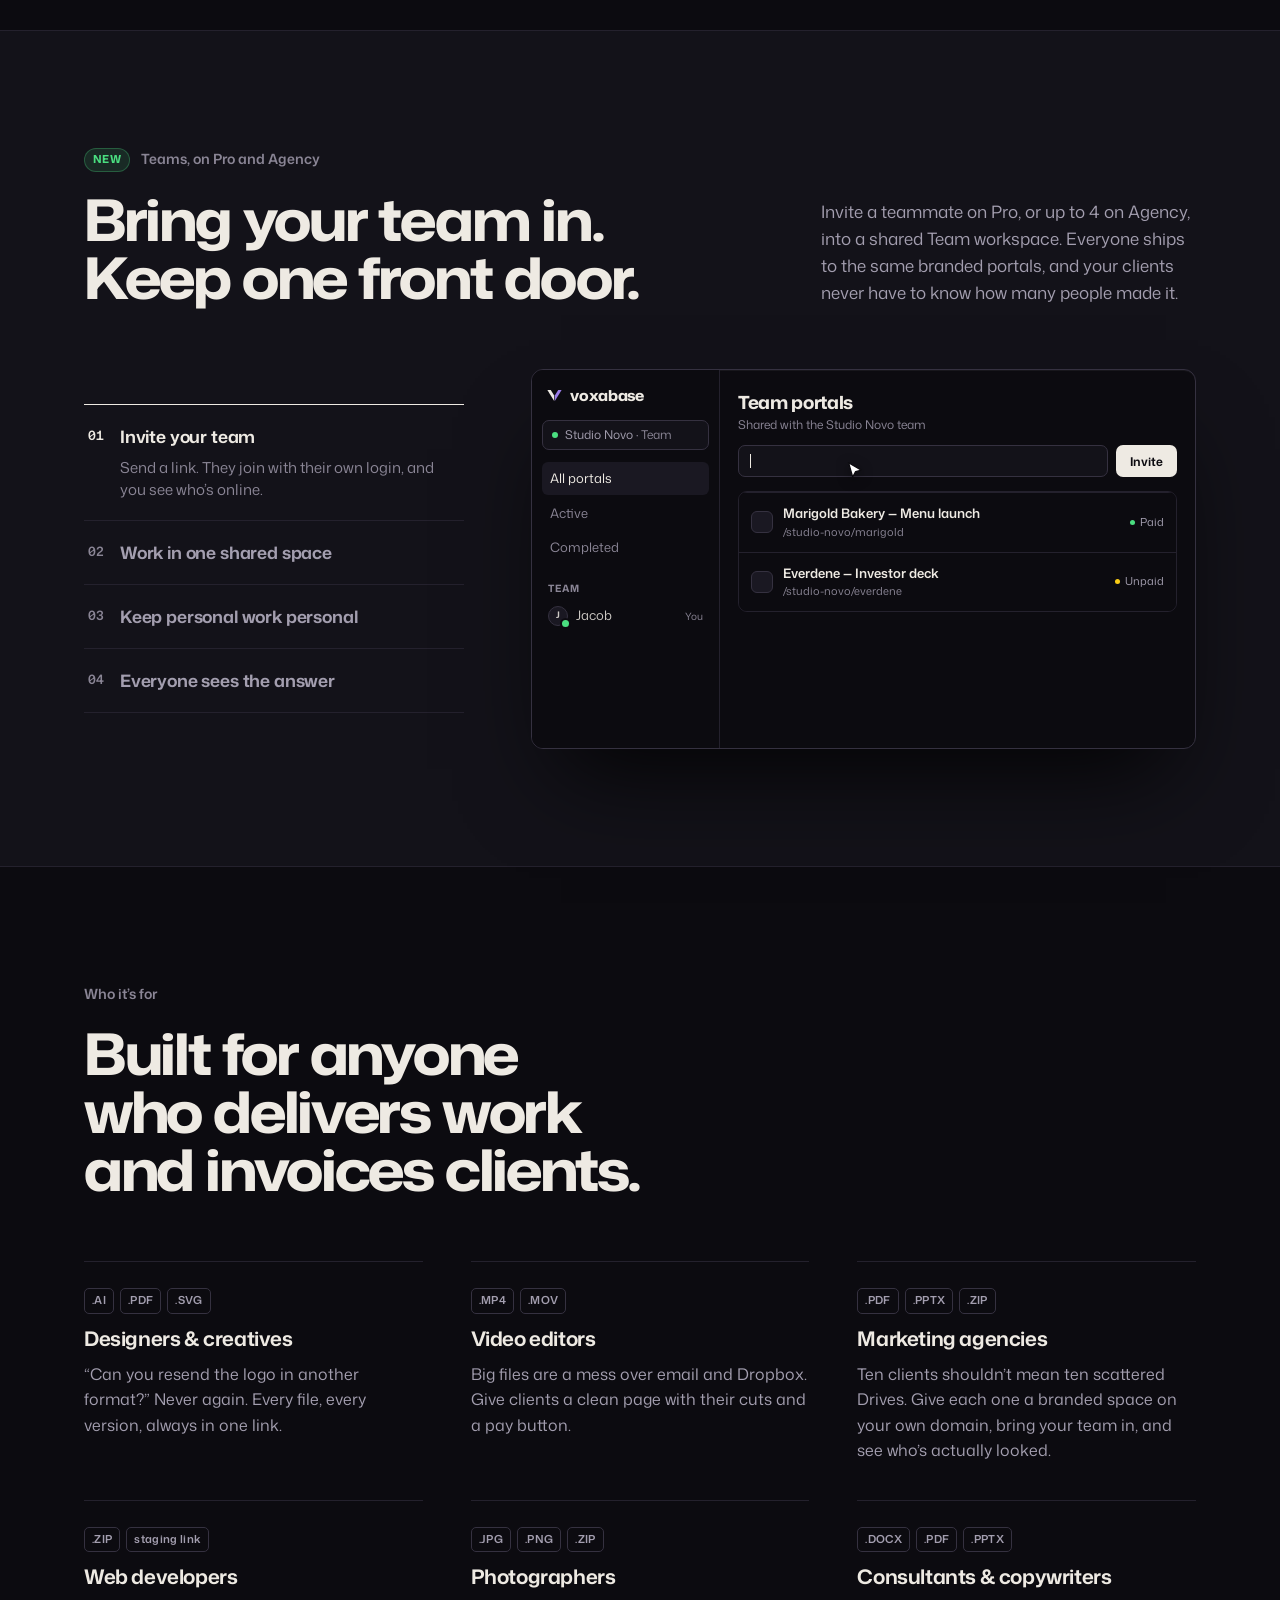
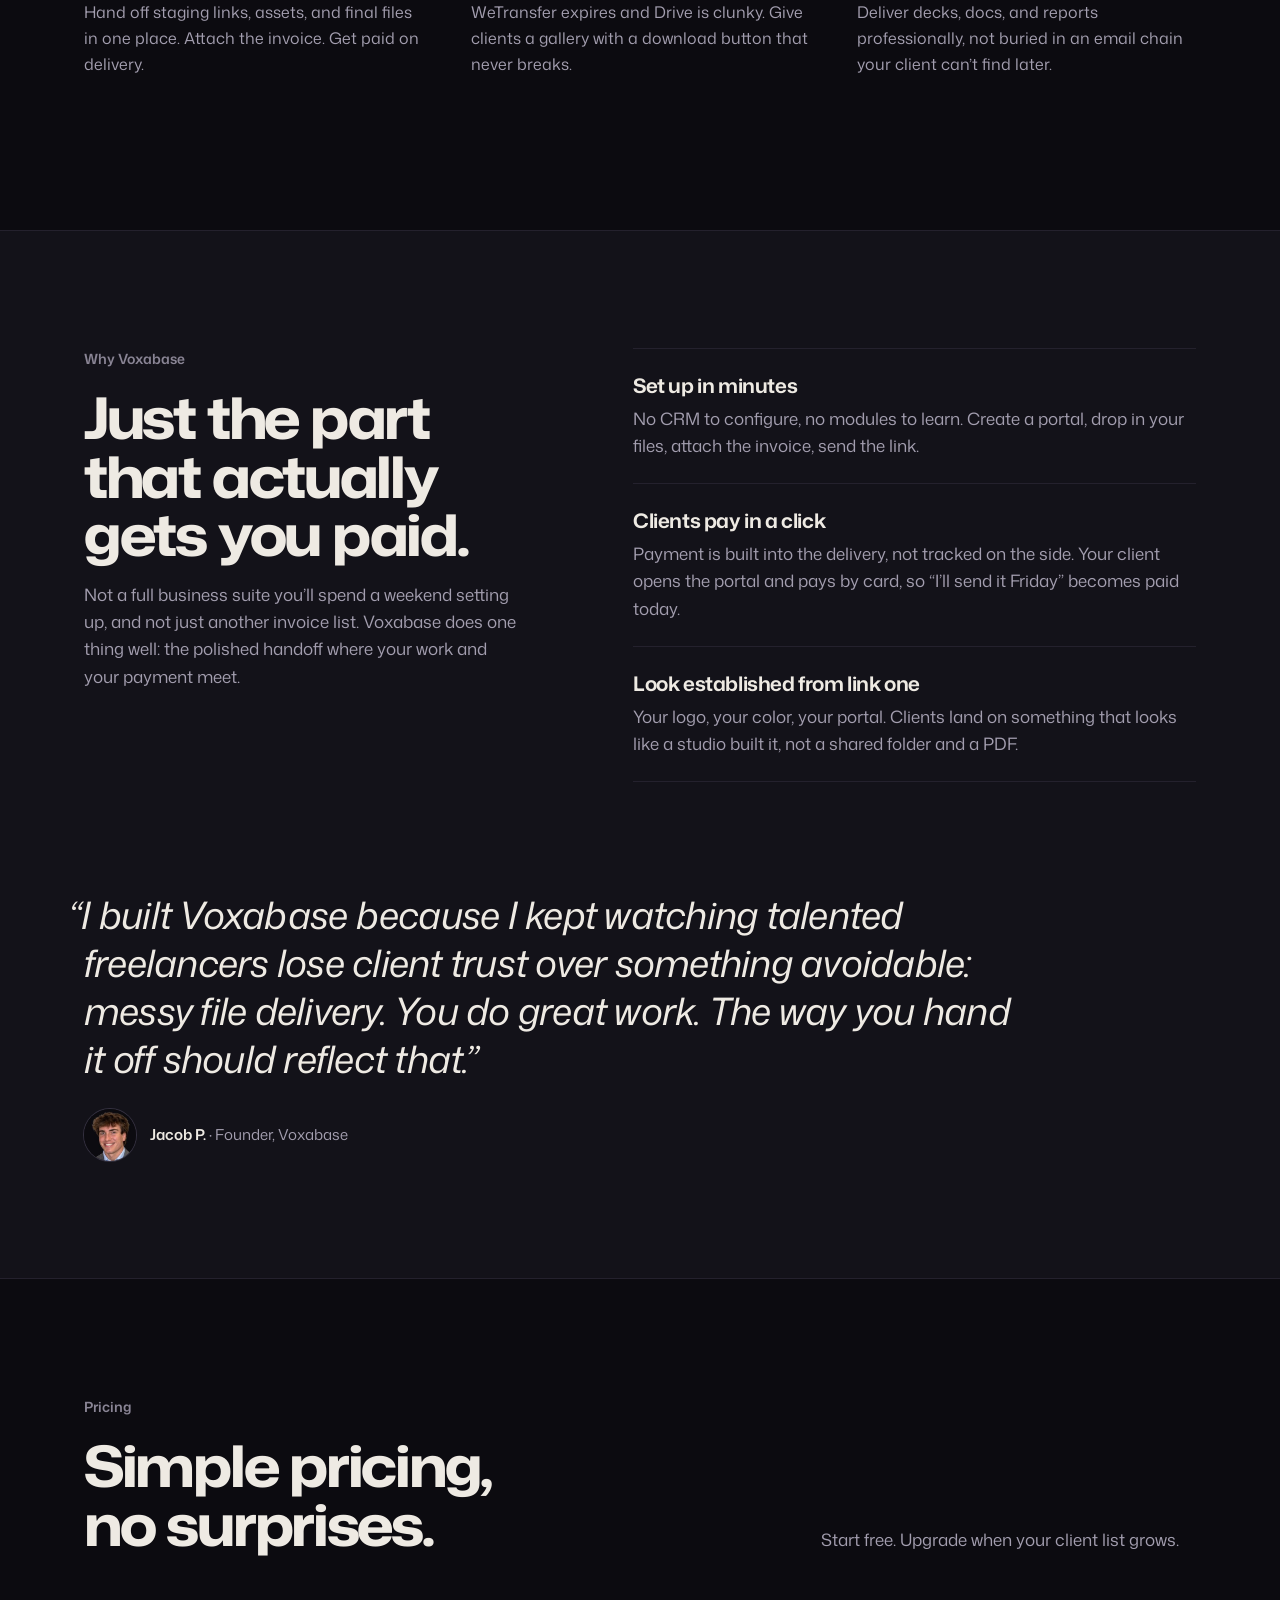
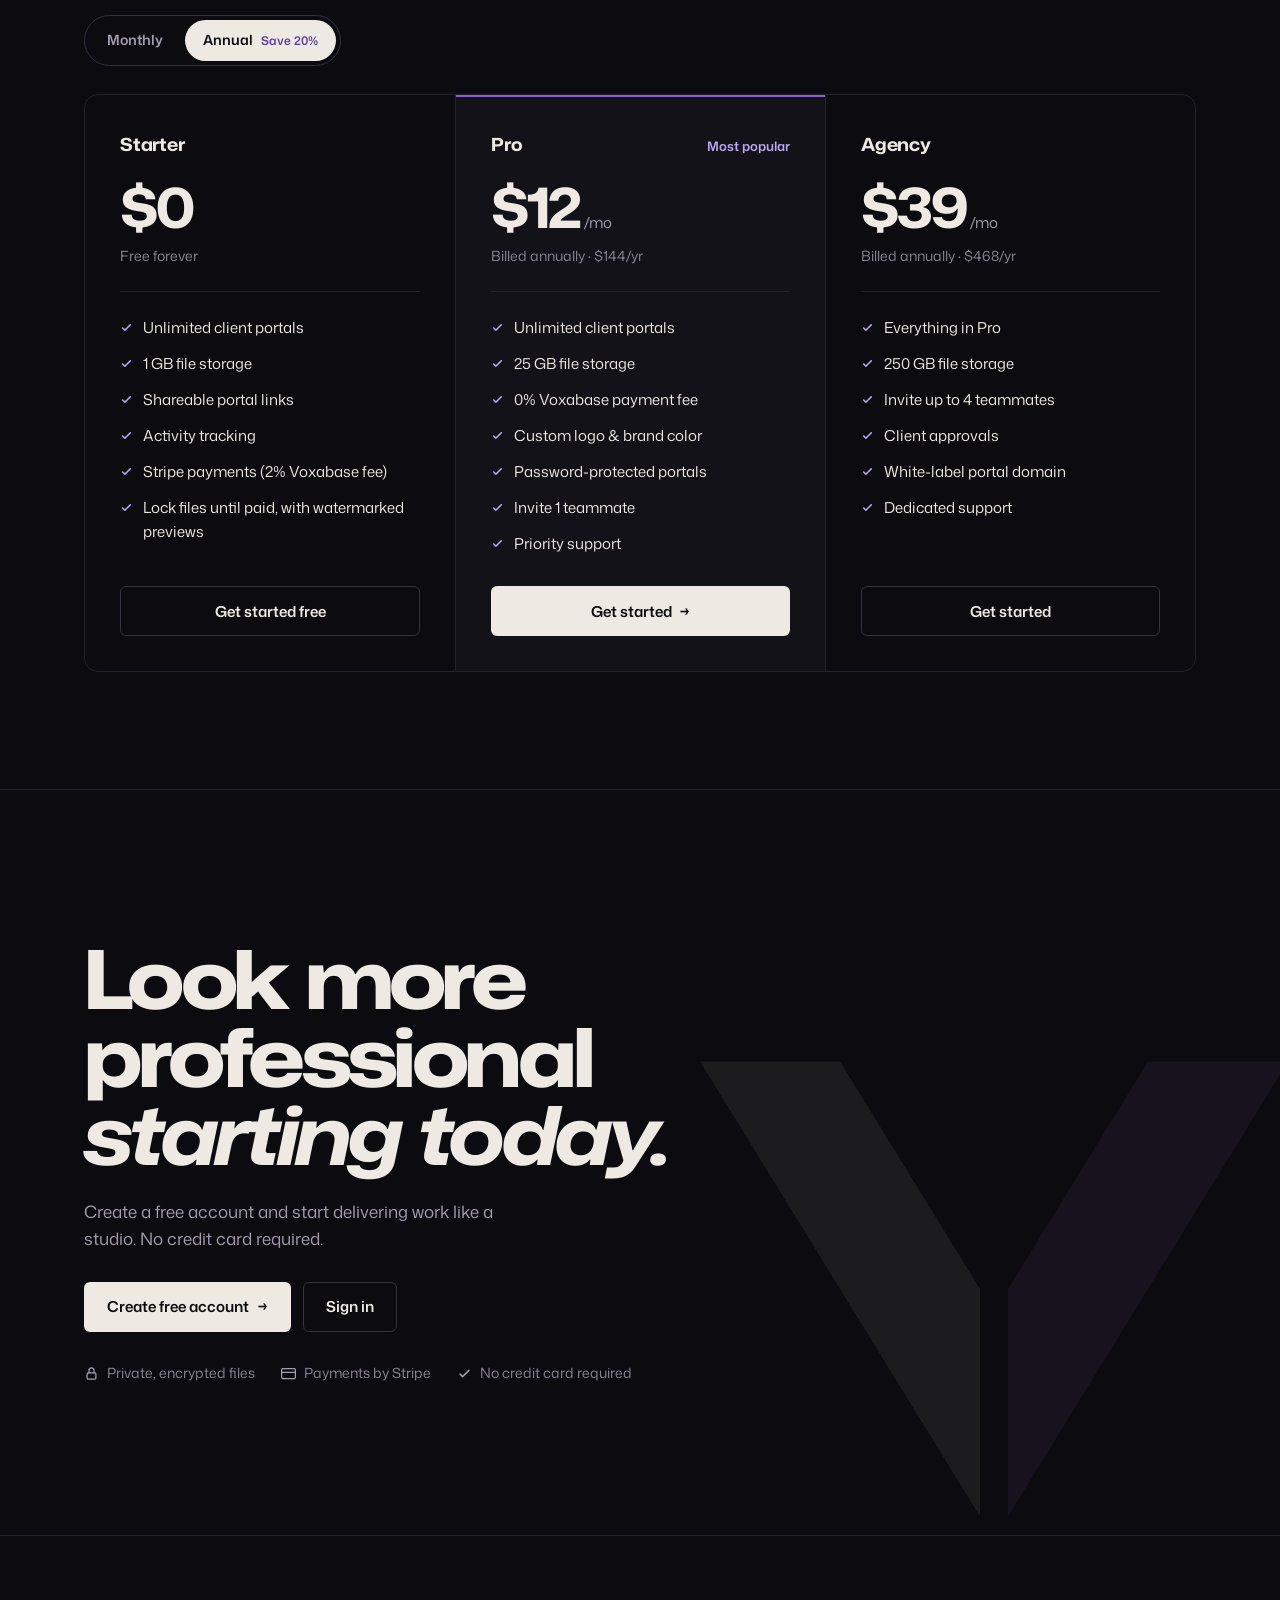
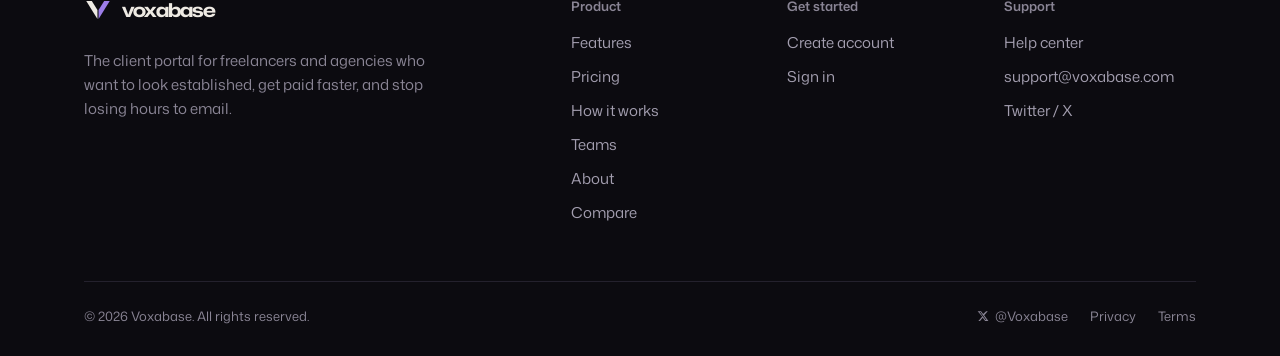
==== commit 821dfca7: "Merge main into the About page branch Brings the About page and the reworked hero walkthrough (from " ====
--- a/index.html
+++ b/index.html
@@ -161,11 +161,11 @@
 }
 .mobile-menu a:not(.btn) { padding-block: 14px; font-size: 1.125rem; border-bottom: 1px solid var(--rule); }
 .mobile-menu .btn { margin-top: 18px; }
-@media (max-width: 820px) {
+@media (max-width: 880px) {
   .nav-links { display: none; }
   .menu-btn { display: inline-flex; }
 }
-@media (min-width: 821px) { .mobile-menu { display: none !important; } }
+@media (min-width: 881px) { .mobile-menu { display: none !important; } }
 
 /* ── Buttons ───────────────────────────────────────── */
 .btn {
@@ -349,14 +349,20 @@
   border: 1px solid color-mix(in oklab, var(--brand) 34%, transparent);
   border-radius: 10px;
   background: color-mix(in oklab, var(--brand) 12%, var(--ink-2));
-  transition: max-height .45s ease .15s, opacity .3s ease .15s, margin .45s ease .15s, padding .45s ease .15s, border-width .45s ease .15s, background-color .35s, border-color .35s;
-}
-.p-lockbar svg { width: 20px; height: 20px; flex: none; color: color-mix(in oklab, var(--brand) 55%, var(--paper)); overflow: visible; transition: color .35s; }
+  transition: background-color .4s ease .15s, border-color .4s ease .15s;
+}
+.p-lockbar svg { width: 20px; height: 20px; flex: none; color: color-mix(in oklab, var(--brand) 55%, var(--paper)); overflow: visible; transition: color .35s ease .15s; }
+.p-lk-text { display: grid; min-width: 0; }
+.p-lk-text > div { grid-area: 1 / 1; transition: opacity .3s ease .2s, transform .4s cubic-bezier(.2, .7, .2, 1) .2s; }
+.lk-open { opacity: 0; transform: translateY(6px); }
+.portal.is-unlocked .lk-shut { opacity: 0; transform: translateY(-6px); transition-delay: 0s; }
+.portal.is-unlocked .lk-open { opacity: 1; transform: none; }
 .p-lockbar b { display: block; font-size: 0.875rem; font-weight: 600; }
 .p-lockbar span { display: block; font-size: 0.75rem; color: var(--muted); }
 .p-shackle { transition: transform .4s cubic-bezier(.3, 1.5, .5, 1); }
 .portal.is-opening .p-shackle { transform: translateY(-3.5px); }
-.portal.is-unlocked .p-lockbar { max-height: 0; opacity: 0; margin-bottom: 0; padding-block: 0; border-width: 0; }
+.portal.is-unlocked .p-lockbar { border-color: var(--ok-line); background: var(--ok-soft); }
+.portal.is-unlocked .p-lockbar svg { color: var(--ok); }
 
 .p-thumb, .p-name { all: unset; box-sizing: border-box; }
 .p-thumb { position: relative; display: grid; width: 38px; height: 38px; border-radius: 8px; }
@@ -368,7 +374,7 @@
 .p-act > * { grid-area: 1 / 1; transition: opacity .3s, transform .4s cubic-bezier(.3, 1.4, .5, 1); transition-delay: calc(var(--i) * 0.12s + 0.2s); }
 .p-locked { display: inline-flex; align-items: center; gap: 6px; padding: 7px 12px; font-size: 0.75rem; font-weight: 600; color: var(--faint); }
 .p-act .p-dl { opacity: 0; transform: translateY(5px) scale(.94); pointer-events: none; }
-.p-all { max-height: 0; opacity: 0; margin-top: 0 !important; padding-block: 0 !important; border-width: 0 !important; overflow: hidden; transition: max-height .4s ease .55s, opacity .3s ease .6s, margin .4s ease .55s, padding .4s ease .55s; }
+.p-all { opacity: .38; transition: opacity .35s ease .55s, color .35s ease .55s, transform .15s; }
 
 .portal.is-unlocked .p-art { opacity: 1; transform: none; }
 .portal.is-unlocked .p-name { color: var(--paper); }
@@ -390,11 +396,11 @@
 .portal.is-unlocked .p-act .p-dl.is-press, .p-pay.is-press, .p-all.is-press { transform: scale(.94); }
 .p-pay { transition: background-color 0.35s, filter 0.2s, transform .15s; }
 .p-pay.is-hover { filter: brightness(1.08); }
-button.p-all { display: flex; width: calc(100% - 24px); background: transparent; font-family: var(--font-body); cursor: pointer; transition: max-height .4s ease .55s, opacity .3s ease .6s, margin .4s ease .55s, padding .4s ease .55s, transform .15s, background-color .2s; }
+button.p-all { display: flex; width: calc(100% - 24px); background: transparent; font-family: var(--font-body); cursor: pointer; }
 #heroCursor { z-index: 4; filter: drop-shadow(0 4px 10px rgba(0, 0, 0, .75)) drop-shadow(0 1px 2px rgba(0, 0, 0, .6)); }
 /* Replay resets the portal in one frame, so nothing is still moving when the cursor aims */
 .portal.is-instant, .portal.is-instant * { transition: none !important; animation: none !important; }
-.portal.is-unlocked .p-all { max-height: 50px; opacity: 1; margin-top: 8px !important; padding-block: 10px !important; border-width: 1px !important; }
+.portal.is-unlocked .p-all { opacity: 1; color: var(--paper); }
 
 .portal { transition: opacity .4s ease; }
 .portal.is-fading { opacity: 0; }
@@ -477,6 +483,27 @@
 }
 .chip:hover { transform: scale(1.08); }
 .chip[aria-pressed="true"] { box-shadow: 0 0 0 2px var(--ink), 0 0 0 4px var(--paper); }
+.h-steps { list-style: none; margin: 14px 0 0; padding: 0; display: grid; grid-template-columns: repeat(3, minmax(0, 1fr)); }
+.h-step { position: relative; display: flex; gap: 10px; padding: 12px 10px 0 0; border-top: 1px solid var(--rule); font-size: 0.8125rem; color: var(--faint); transition: color .3s; }
+.h-step .t-n { padding-top: 0; transition: color .3s; }
+.h-step.is-on, .h-step.is-on .t-n { color: var(--paper); }
+.h-step.is-done { color: var(--muted); }
+.h-step .t-bar { top: -1px; }
+.h-step.is-on .t-bar { animation: t-bar var(--h-dur, 3s) linear forwards; }
+.h-step.is-done .t-bar { width: 100%; background: var(--muted); }
+.h-toast {
+  position: absolute; left: 50%; bottom: 44px; z-index: 5;
+  display: flex; align-items: center; gap: 10px; padding: 10px 14px 10px 12px; border-radius: 10px;
+  background: var(--ink-2); border: 1px solid var(--ok-line); box-shadow: 0 18px 40px -12px rgba(0, 0, 0, .9);
+  font-size: 0.8125rem; white-space: nowrap; pointer-events: none;
+  opacity: 0; transform: translate(-50%, 12px) scale(.97); transition: opacity .3s ease, transform .45s cubic-bezier(.2, .9, .3, 1.2);
+}
+.h-toast.is-in { opacity: 1; transform: translate(-50%, 0); }
+.h-toast svg { width: 18px; height: 18px; flex: none; }
+.h-toast b { display: block; font-weight: 600; color: var(--paper); }
+.h-toast div > span { display: block; font-size: 0.75rem; color: var(--muted); }
+.h-toast .amt-ok { color: var(--ok); font-weight: 600; }
+@media (max-width: 480px) { .h-step { font-size: 0.75rem; gap: 6px; } .h-toast { bottom: 40px; } }
 @media (max-width: 480px) { .p-size { display: none; } .p-file { grid-template-columns: auto minmax(0, 1fr) auto; gap: 10px; } button.p-dl { width: 114px; padding-inline: 4px; gap: 5px; } }
 
 /* ── Sections ──────────────────────────────────────── */
@@ -1025,6 +1052,7 @@
       <a href="#features">Features</a>
       <a href="#teams">Teams</a>
       <a href="#pricing">Pricing</a>
+      <a href="/about">About</a>
       <a href="https://app.voxabase.com/docs">Help</a>
       <a href="https://app.voxabase.com/login">Sign in</a>
       <a class="btn btn-primary btn-sm" href="https://app.voxabase.com/signup">Get started free</a>
@@ -1036,6 +1064,7 @@
     <a href="#features">Features</a>
     <a href="#teams">Teams</a>
     <a href="#pricing">Pricing</a>
+    <a href="/about">About</a>
     <a href="https://app.voxabase.com/docs">Help</a>
     <a href="https://app.voxabase.com/login">Sign in</a>
     <a class="btn btn-primary" href="https://app.voxabase.com/signup">Get started free <span class="arrow" aria-hidden="true">→</span></a>
@@ -1087,7 +1116,7 @@
               </div>
               <div class="p-lockbar" id="lockbar">
                 <svg viewBox="0 0 24 24" fill="none" stroke="currentColor" stroke-width="1.9" stroke-linecap="round" stroke-linejoin="round" aria-hidden="true"><rect x="5" y="11" width="14" height="10" rx="2"/><path class="p-shackle" d="M8 11V7a4 4 0 018 0v4"/></svg>
-                <div><b>Files unlock after payment</b><span>Pay the invoice below to download all 3 files.</span></div>
+                <div class="p-lk-text"><div class="lk-shut"><b>Files unlock after payment</b><span>Pay the invoice below to download all 3 files.</span></div><div class="lk-open"><b>Files unlocked</b><span>Paid in full. Download any of them, any time.</span></div></div>
               </div>
               <ul class="p-files">
                 <li class="p-file" style="--i:0" data-kind="image" data-name="Logo_Primary.png"><button class="p-thumb" type="button" tabindex="-1" aria-hidden="true"><span class="p-type">PNG</span><span class="p-art"><svg class="p-art-svg" viewBox="0 0 120 120" aria-hidden="true"><rect width="120" height="120" style="fill:var(--brand)"/><circle cx="60" cy="62" r="36" fill="none" style="stroke:var(--on-brand)" stroke-opacity=".9" stroke-width="4"/><path d="M42 54h32v12a16 16 0 01-32 0z" style="fill:var(--on-brand)"/><path d="M74 58h5a7 7 0 010 14h-5" fill="none" style="stroke:var(--on-brand)" stroke-width="4"/><path d="M51 44c0-4 4-5 4-9M63 44c0-4 4-5 4-9" fill="none" style="stroke:var(--on-brand)" stroke-width="3" stroke-linecap="round"/></svg></span></button><button class="p-name" type="button">Logo_Primary.png</button><span class="p-size">1.2 MB</span><span class="p-act"><span class="p-locked"><svg viewBox="0 0 24 24" fill="none" stroke="currentColor" stroke-width="2" stroke-linecap="round" stroke-linejoin="round" aria-hidden="true"><rect x="5" y="11" width="14" height="10" rx="2"/><path d="M8 11V7a4 4 0 018 0v4"/></svg>Locked</span><button class="p-dl" type="button"><i class="p-fill" aria-hidden="true"></i><svg class="i-dl" viewBox="0 0 24 24" fill="none" stroke="currentColor" stroke-width="2.2" stroke-linecap="round" stroke-linejoin="round" aria-hidden="true"><path d="M4 16v1a3 3 0 003 3h10a3 3 0 003-3v-1m-4-4l-4 4m0 0l-4-4m4 4V4"/></svg><svg class="i-done" viewBox="0 0 24 24" fill="none" stroke="currentColor" stroke-width="2.6" stroke-linecap="round" stroke-linejoin="round" aria-hidden="true"><path d="M5 13l4 4L19 7"/></svg><span class="p-dl-label">Download</span></button></span></li>
@@ -1117,9 +1146,15 @@
                 <p class="p-stripe">Secure payment powered by Stripe</p>
               </div>
             </div>
+            <div class="h-toast" id="hToast" aria-hidden="true"><svg viewBox="0 0 40 40"><path fill="#eeeae3" d="M3.2 7H11.2L19.2 20V33Z"/><path fill="#9c7de8" d="M36.8 7H28.8L20.8 20V33Z"/></svg><div><b>You got paid <span class="amt-ok">$2,400.00</span></b><span>Harbor Coffee paid the invoice</span></div></div>
             <div class="t-cursor" id="heroCursor" aria-hidden="true"><svg viewBox="0 0 24 24"><path d="M5 3l14 8.2-6.3 1.4-3.2 5.9z" fill="#fff" stroke="#0c0b10" stroke-width="1.4" stroke-linejoin="round"/></svg><i class="t-ripple"></i></div>
             <p class="p-foot"><span>Delivered via <svg viewBox="0 0 40 40" aria-hidden="true"><path fill="#eeeae3" d="M3.2 7H11.2L19.2 20V33Z"/><path fill="#9c7de8" d="M36.8 7H28.8L20.8 20V33Z"/></svg><b>Voxabase</b></span></p>
           </div>
+          <ol class="h-steps" aria-hidden="true">
+            <li class="h-step"><span class="t-n">01</span>Client pays<i class="t-bar"></i></li>
+            <li class="h-step"><span class="t-n">02</span>Files unlock<i class="t-bar"></i></li>
+            <li class="h-step"><span class="t-n">03</span>They download<i class="t-bar"></i></li>
+          </ol>
           <div class="demo-controls">
             <div class="chips" role="group" aria-label="Preview a client brand">
               <span class="chips-label">Try a brand</span>
@@ -1424,7 +1459,7 @@
       <nav class="foot-cols" aria-label="Footer">
         <div>
           <p class="foot-h">Product</p>
-          <ul><li><a href="#features">Features</a></li><li><a href="#pricing">Pricing</a></li><li><a href="#how">How it works</a></li><li><a href="#teams">Teams</a></li><li><a href="/compare">Compare</a></li></ul>
+          <ul><li><a href="#features">Features</a></li><li><a href="#pricing">Pricing</a></li><li><a href="#how">How it works</a></li><li><a href="#teams">Teams</a></li><li><a href="/about">About</a></li><li><a href="/compare">Compare</a></li></ul>
         </div>
         <div>
           <p class="foot-h">Get started</p>
@@ -1583,10 +1618,25 @@
     invPill.textContent = 'Unpaid';
     invNote.textContent = 'Payment due upon receipt';
     invAmount.classList.remove('is-flash');
+    hToast.classList.remove('is-in');
+    hStep(0);
     portal.classList.add('is-instant');
     setLocked(true);
     void portal.offsetWidth;
     window.requestAnimationFrame(function () { portal.classList.remove('is-instant'); });
+  }
+  // The freelancer's side of the moment: a "You got paid" notification
+  var hToast = document.getElementById('hToast');
+  var hSteps = Array.prototype.slice.call(demo.querySelectorAll('.h-step'));
+  // Steps under the portal, like the Teams steps: the current one fills its bar
+  function hStep(n, ms) {
+    hSteps.forEach(function (st, i) {
+      st.classList.toggle('is-on', i === n - 1);
+      st.classList.toggle('is-done', i < n - 1);
+      var bar = st.querySelector('.t-bar');
+      bar.style.animation = 'none'; void bar.offsetWidth; bar.style.animation = '';
+    });
+    if (ms) demo.style.setProperty('--h-dur', ms + 'ms');
   }
   function press(el) {
     el.classList.add('is-press');
@@ -1629,6 +1679,7 @@
     wTimers.forEach(window.clearTimeout); wTimers = [];
     hCursor.classList.remove('is-on', 'is-down', 'is-click');
     payBtn.classList.remove('is-hover');
+    hToast.classList.remove('is-in');
   }
   function walk() {
     stopWalk();
@@ -1638,24 +1689,30 @@
     void hCursor.offsetWidth;
     hCursor.style.transition = '';
     hCursor.classList.add('is-on');
-    // Pay, then wait on the button while the payment goes through
-    wLater(function () { hPoint(payBtn, 0.62, 0.55); }, 380);
-    wLater(function () { payBtn.classList.add('is-hover'); }, 1100);
-    wLater(function () { hClick(); press(payBtn); payBtn.classList.remove('is-hover'); pay(); }, 1300);
-    wLater(function () { hFollow(function () { return payBtn.hidden ? received : payBtn; }, 0.62, 0.55, 2350); }, 1500);
-    // The first file, then the rest with Download all
-    wLater(function () { hPoint(dlBtns[0], 0.55, 0.6); }, 3950);
-    wLater(function () { hPoint(dlBtns[0], 0.55, 0.6); }, 4550);
-    wLater(function () { hClick(); press(dlBtns[0]); download(dlBtns[0]); }, 4850);
-    wLater(function () { hPoint(dlAll, 0.5, 0.6); }, 5500);
-    wLater(function () { hPoint(dlAll, 0.5, 0.6); }, 6100);
-    wLater(function () { hClick(); press(dlAll); downloadAll(); }, 6400);
-    wLater(function () { hCursor.classList.remove('is-on'); }, 8000);
+    // 01 Client pays: aim, press, and wait on the button while it goes through
+    hStep(1, 2300);
+    wLater(function () { hPoint(payBtn, 0.62, 0.55); }, 250);
+    wLater(function () { payBtn.classList.add('is-hover'); }, 950);
+    wLater(function () { hClick(); press(payBtn); payBtn.classList.remove('is-hover'); pay(); }, 1150);
+    wLater(function () { hFollow(function () { return payBtn.hidden ? received : payBtn; }, 0.62, 0.55, 1500); }, 1300);
+    // 02 Files unlock, and you get paid
+    wLater(function () { hStep(2, 1500); }, 2300);
+    wLater(function () { hToast.classList.add('is-in'); }, 2550);
+    wLater(function () { hRest(0.7, 0.62); }, 2900);
+    // 03 They download: one file, then the rest with Download all
+    wLater(function () { hStep(3, 4200); }, 3800);
+    wLater(function () { hPoint(dlBtns[0], 0.55, 0.6); }, 3850);
+    wLater(function () { hClick(); press(dlBtns[0]); download(dlBtns[0]); }, 4600);
+    wLater(function () { hToast.classList.remove('is-in'); }, 5000);
+    wLater(function () { hPoint(dlAll, 0.5, 0.6); }, 5250);
+    wLater(function () { hClick(); press(dlAll); downloadAll(); }, 6000);
+    wLater(function () { hCursor.classList.remove('is-on'); }, 7400);
     // Hold on the finished portal, fade it back to locked, and go again
-    wLater(function () { portal.classList.add('is-fading'); }, 10400);
-    wLater(function () { reset(); }, 10800);
-    wLater(function () { portal.classList.remove('is-fading'); }, 10900);
-    wLater(walk, 11700);
+    wLater(function () { hStep(4); }, 8000);
+    wLater(function () { portal.classList.add('is-fading'); }, 9200);
+    wLater(function () { reset(); }, 9600);
+    wLater(function () { portal.classList.remove('is-fading'); }, 9700);
+    wLater(walk, 10300);
   }
 
   setLocked(true);
@@ -1663,22 +1720,26 @@
     // No motion: show the finished state (paid, unlocked, downloaded)
     setPaid(); setLocked(false); portal.classList.add('is-opening', 'is-settled');
     dlBtns.forEach(function (b) { b.classList.add('is-done'); b.querySelector('.p-dl-label').textContent = 'Downloaded'; });
+    hStep(4);
   } else {
-    // Play while the invoice is fully on screen; pause when it scrolls away
+    // Play while the portal is on screen; pause when it scrolls away
     var running = false;
     var startWalk = function () {
       if (running) return;
       running = true;
       if (state !== 'unpaid' || dlBtns.some(function (b) { return b.classList.contains('is-done'); })) reset();
-      wLater(walk, 900);
+      wLater(walk, 500);
     };
     var heroStop = function () { running = false; stopWalk(); portal.classList.remove('is-fading'); };
     if ('IntersectionObserver' in window) {
+      // Start once the Pay button is on screen (the line under it is visible),
+      // so the first click is never off screen; stop when the portal leaves
       new IntersectionObserver(function (entries) {
-        var e = entries[0];
-        if (e.intersectionRatio >= 0.95) startWalk();
-        else if (!e.isIntersecting) heroStop();
-      }, { threshold: [0, 0.95] }).observe(portal.querySelector('.p-invoice'));
+        if (entries[0].isIntersecting) startWalk();
+      }, { threshold: 1 }).observe(portal.querySelector('.p-stripe'));
+      new IntersectionObserver(function (entries) {
+        if (!entries[0].isIntersecting) heroStop();
+      }).observe(portal);
     } else startWalk();
   }
 
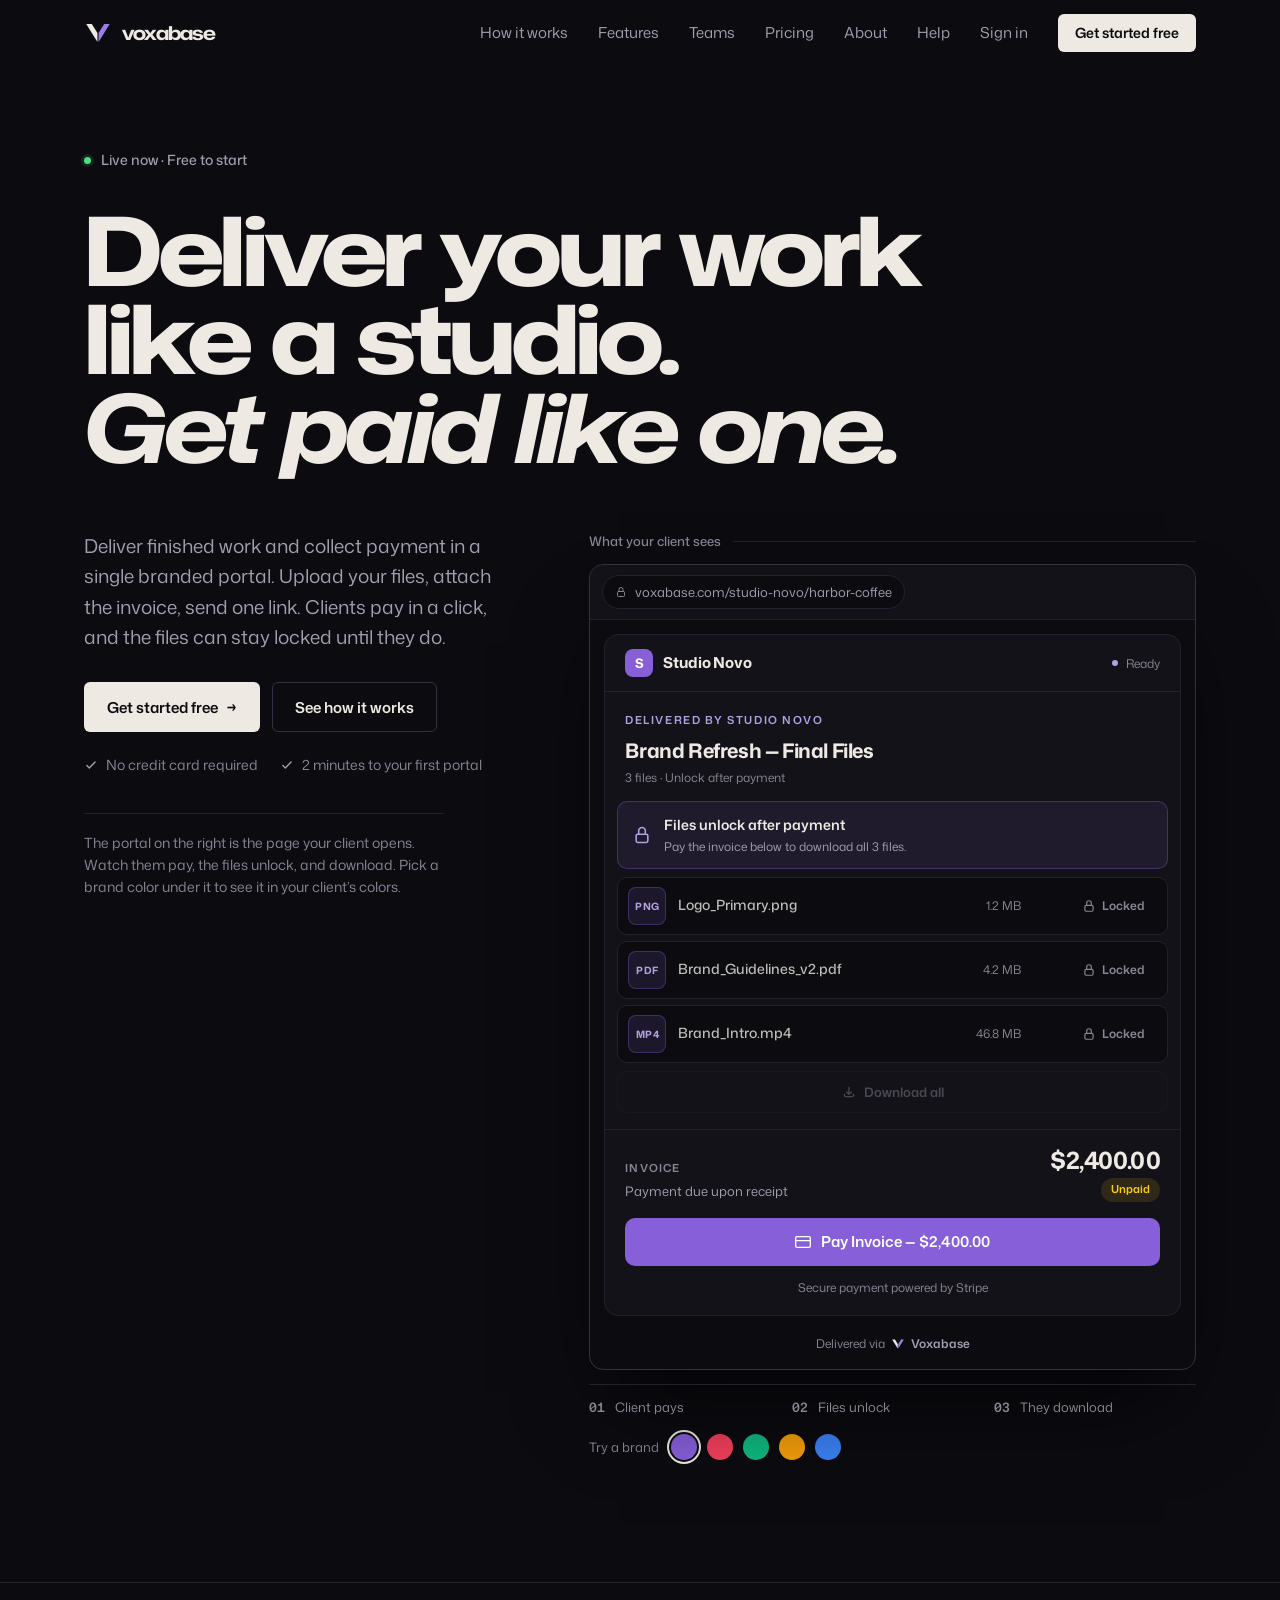
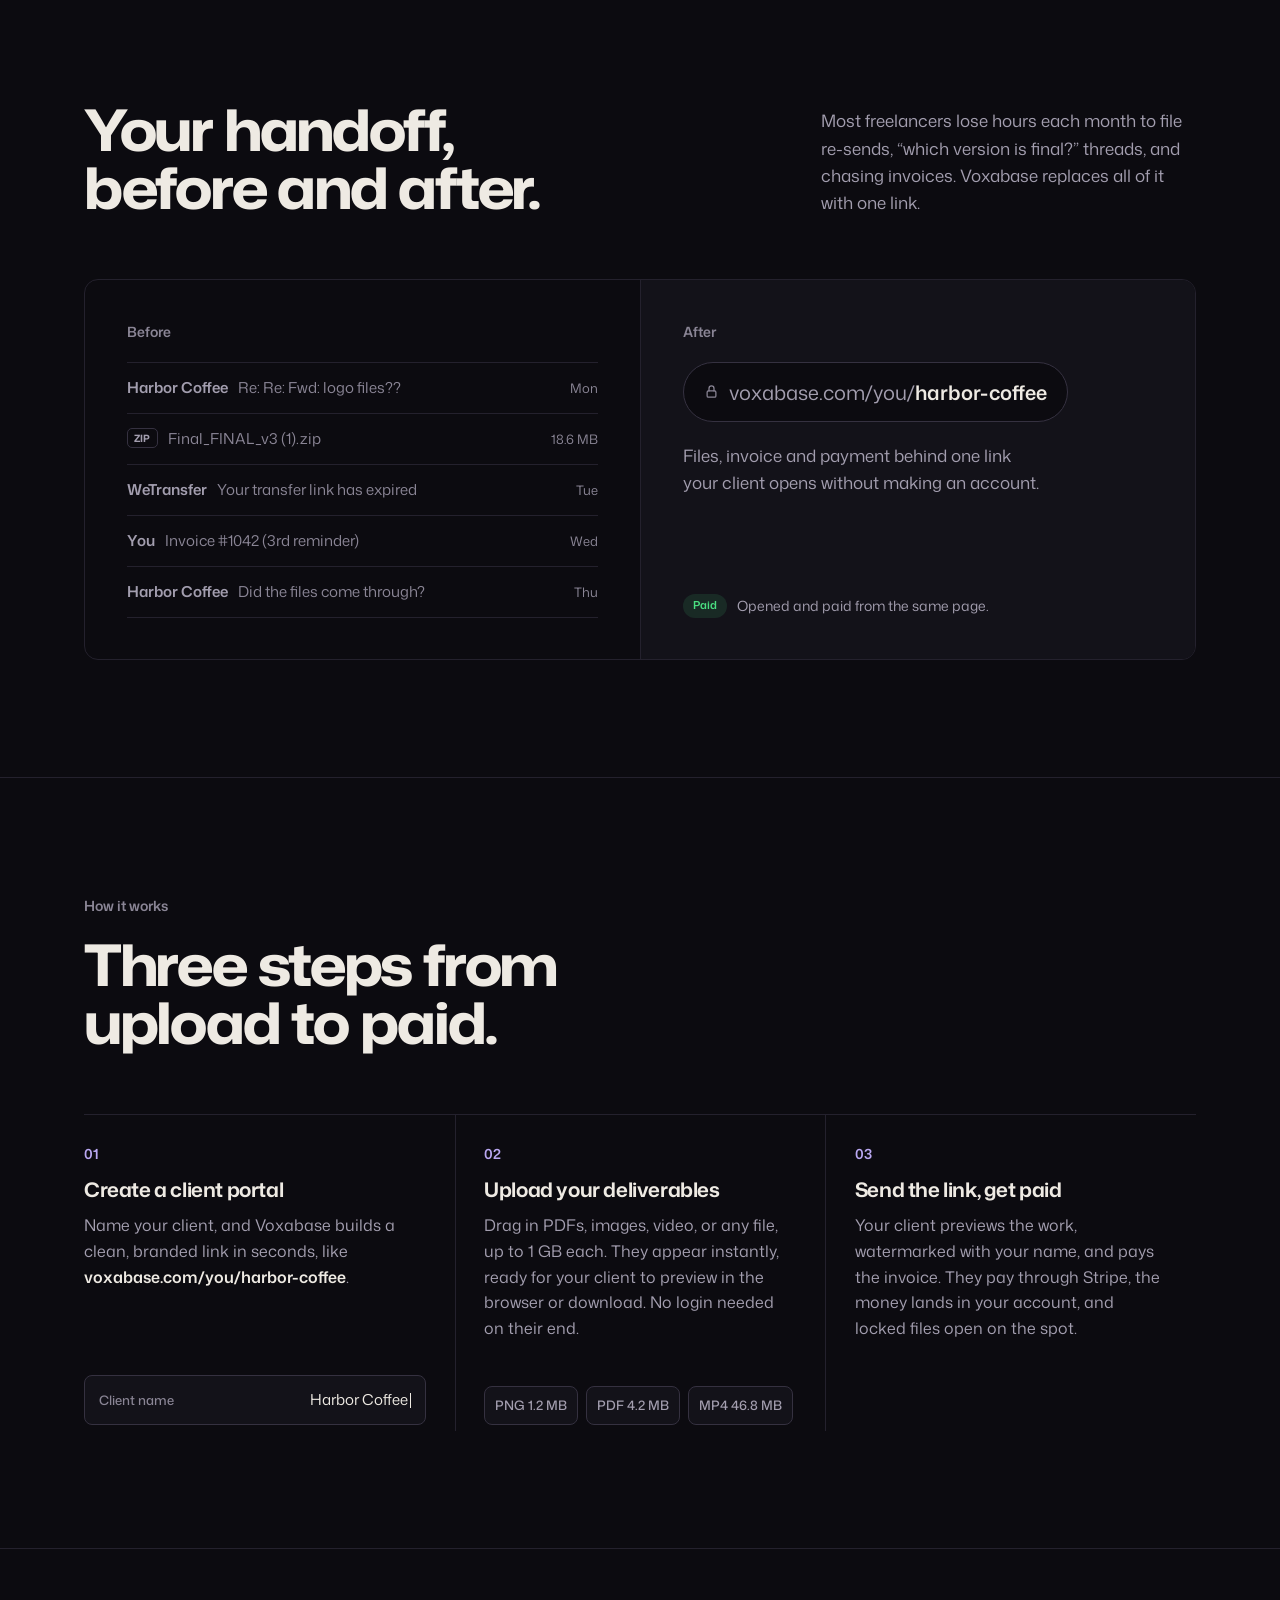
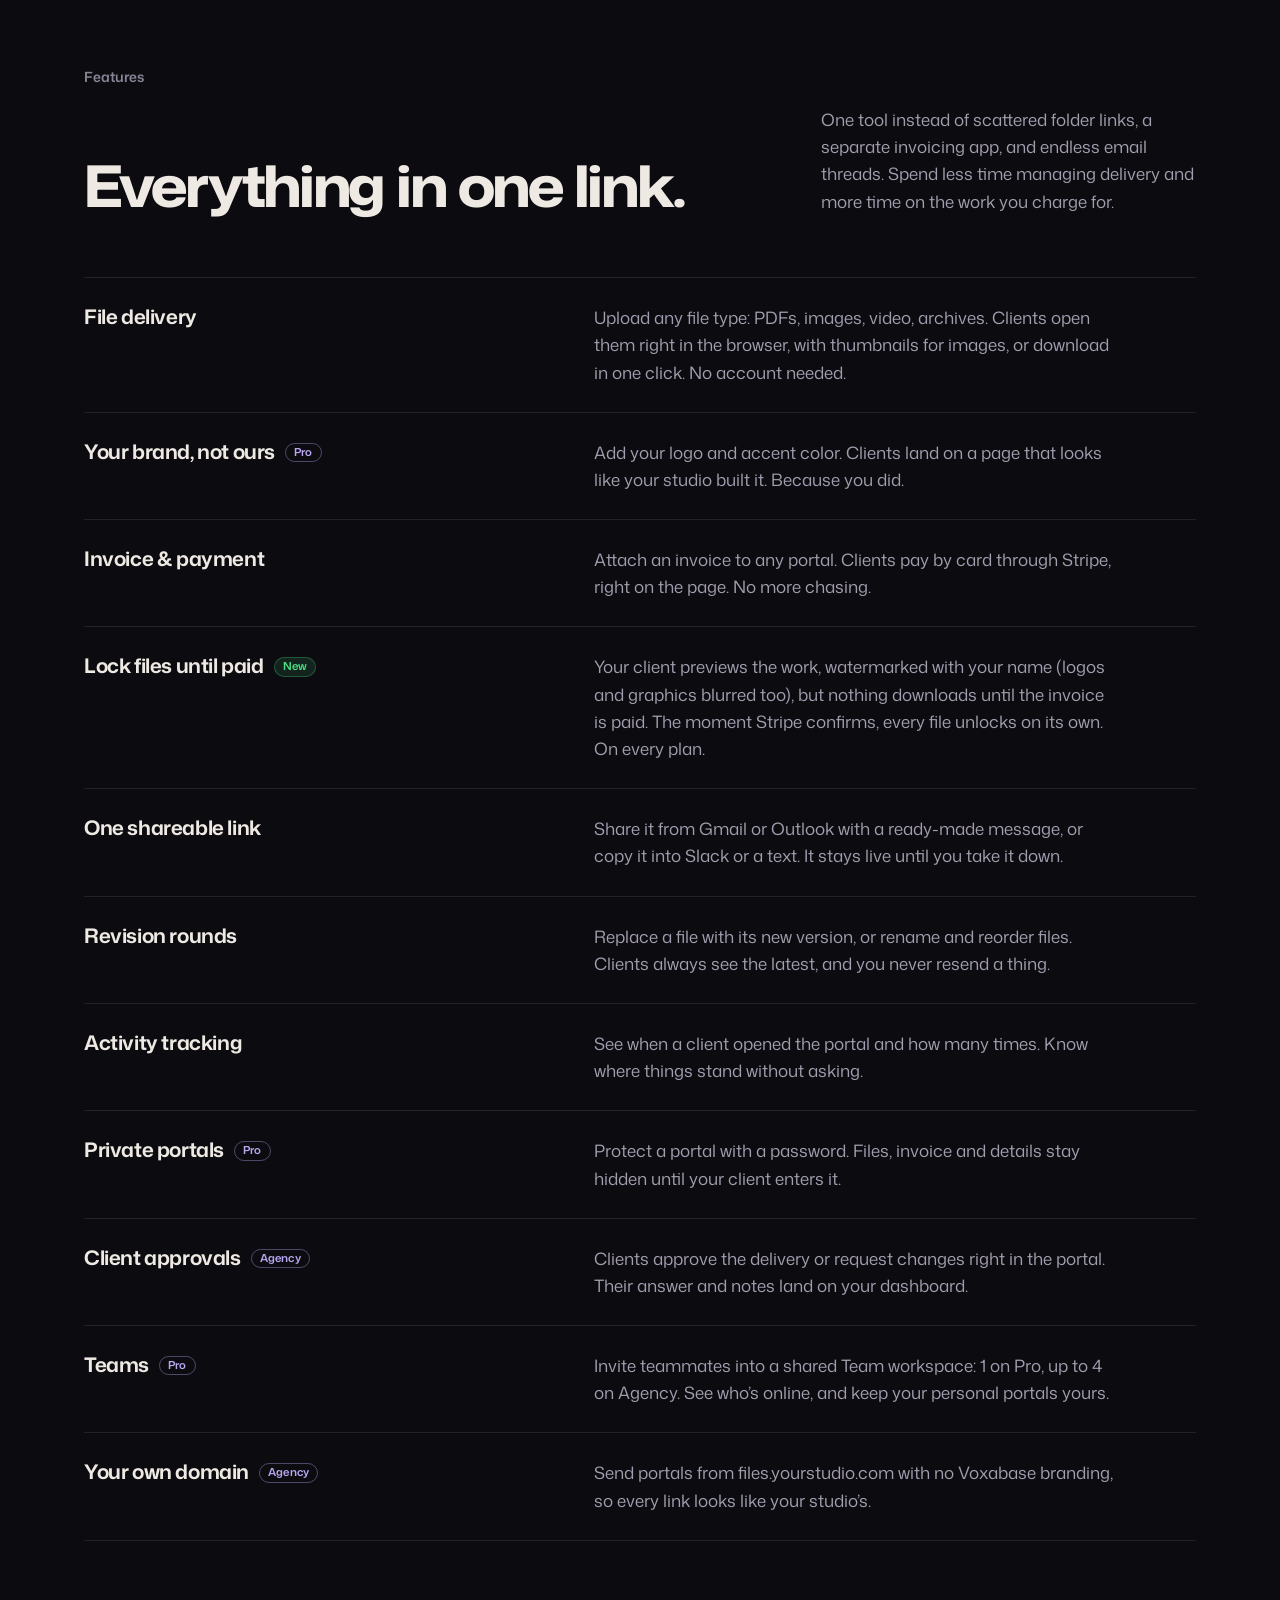
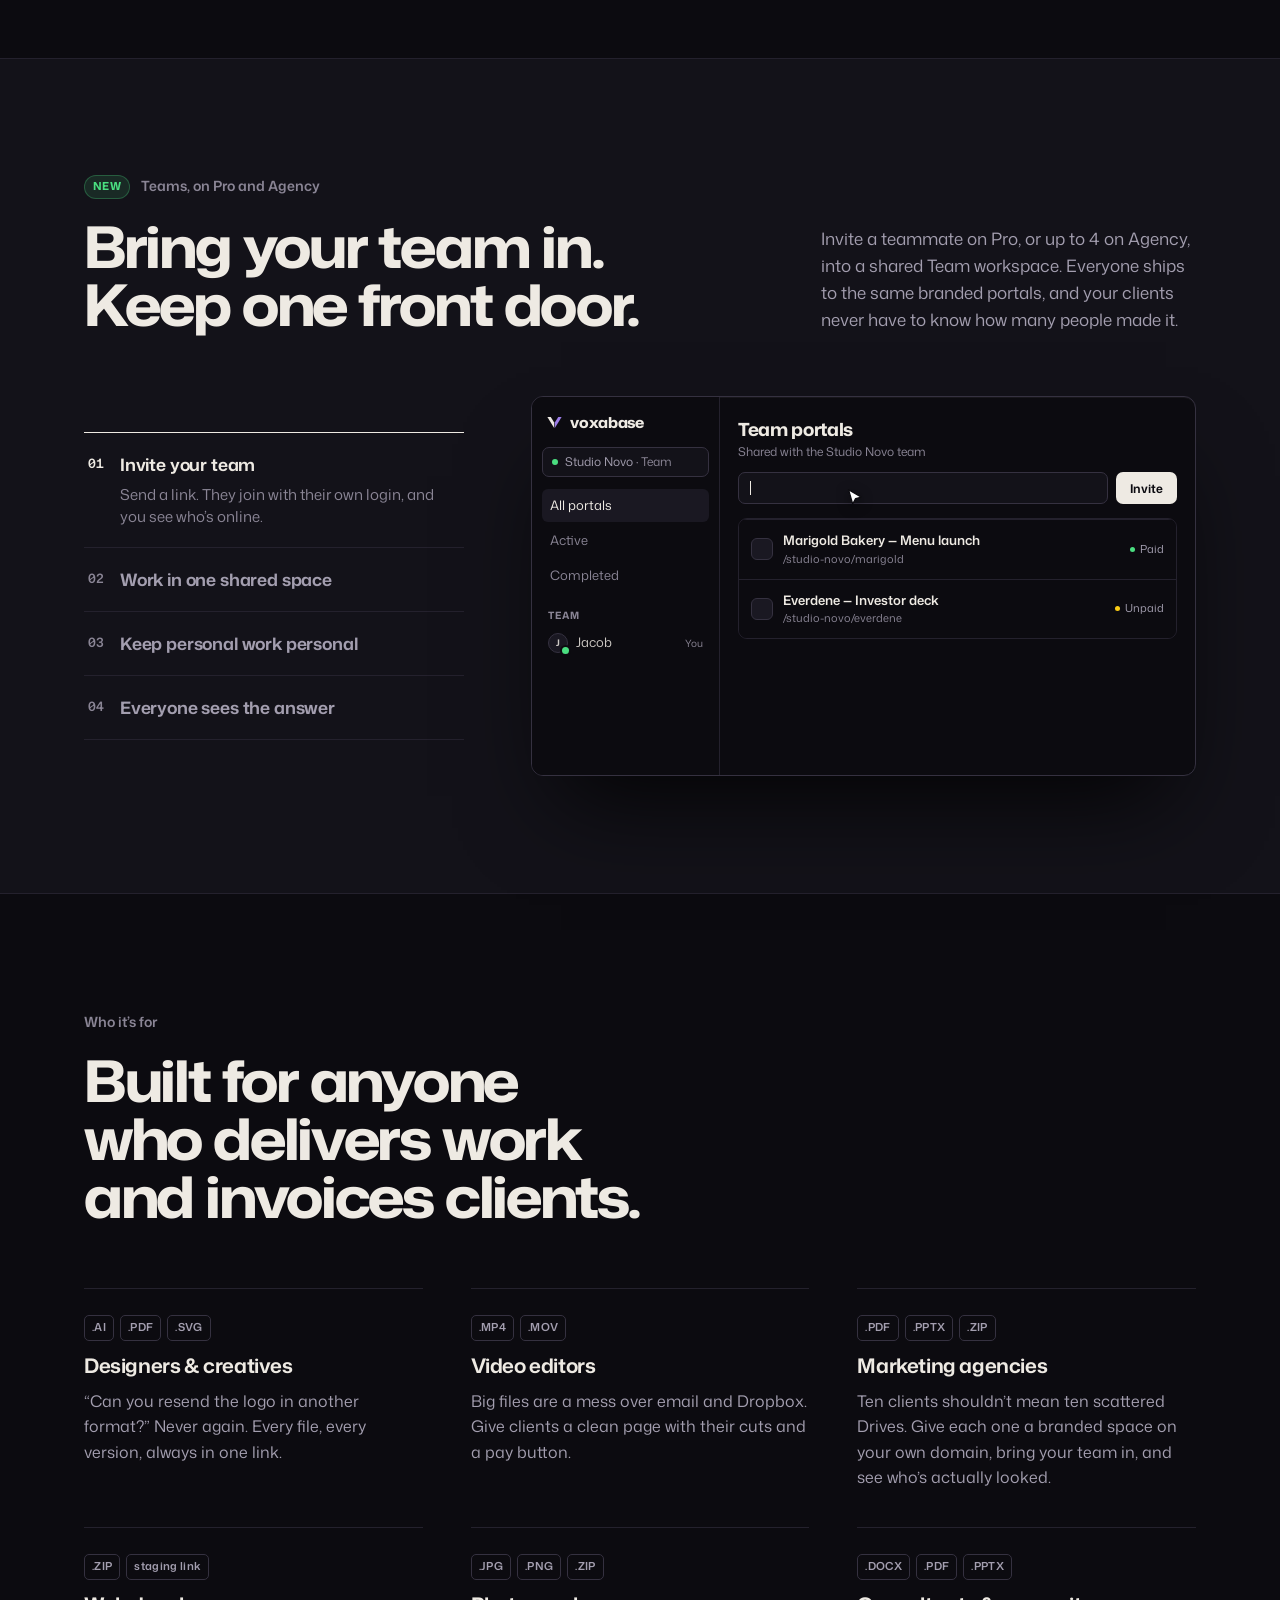
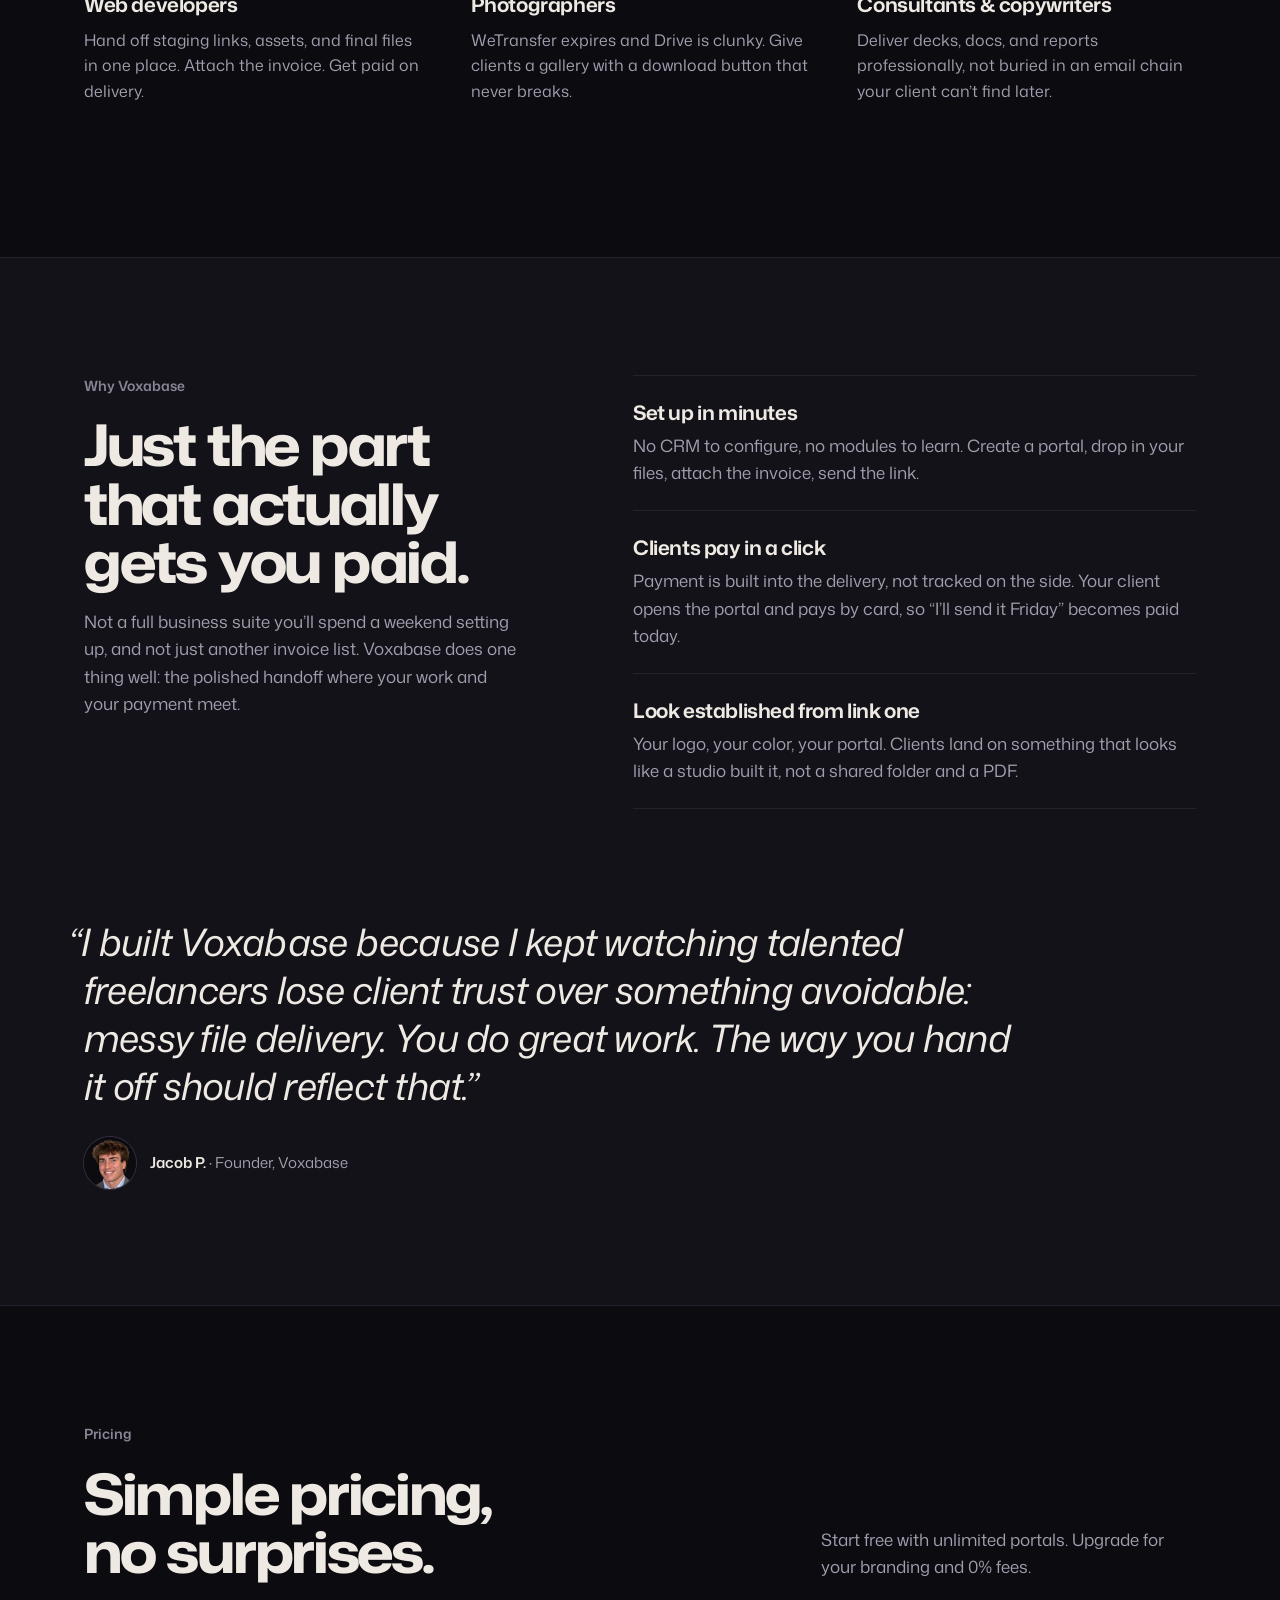
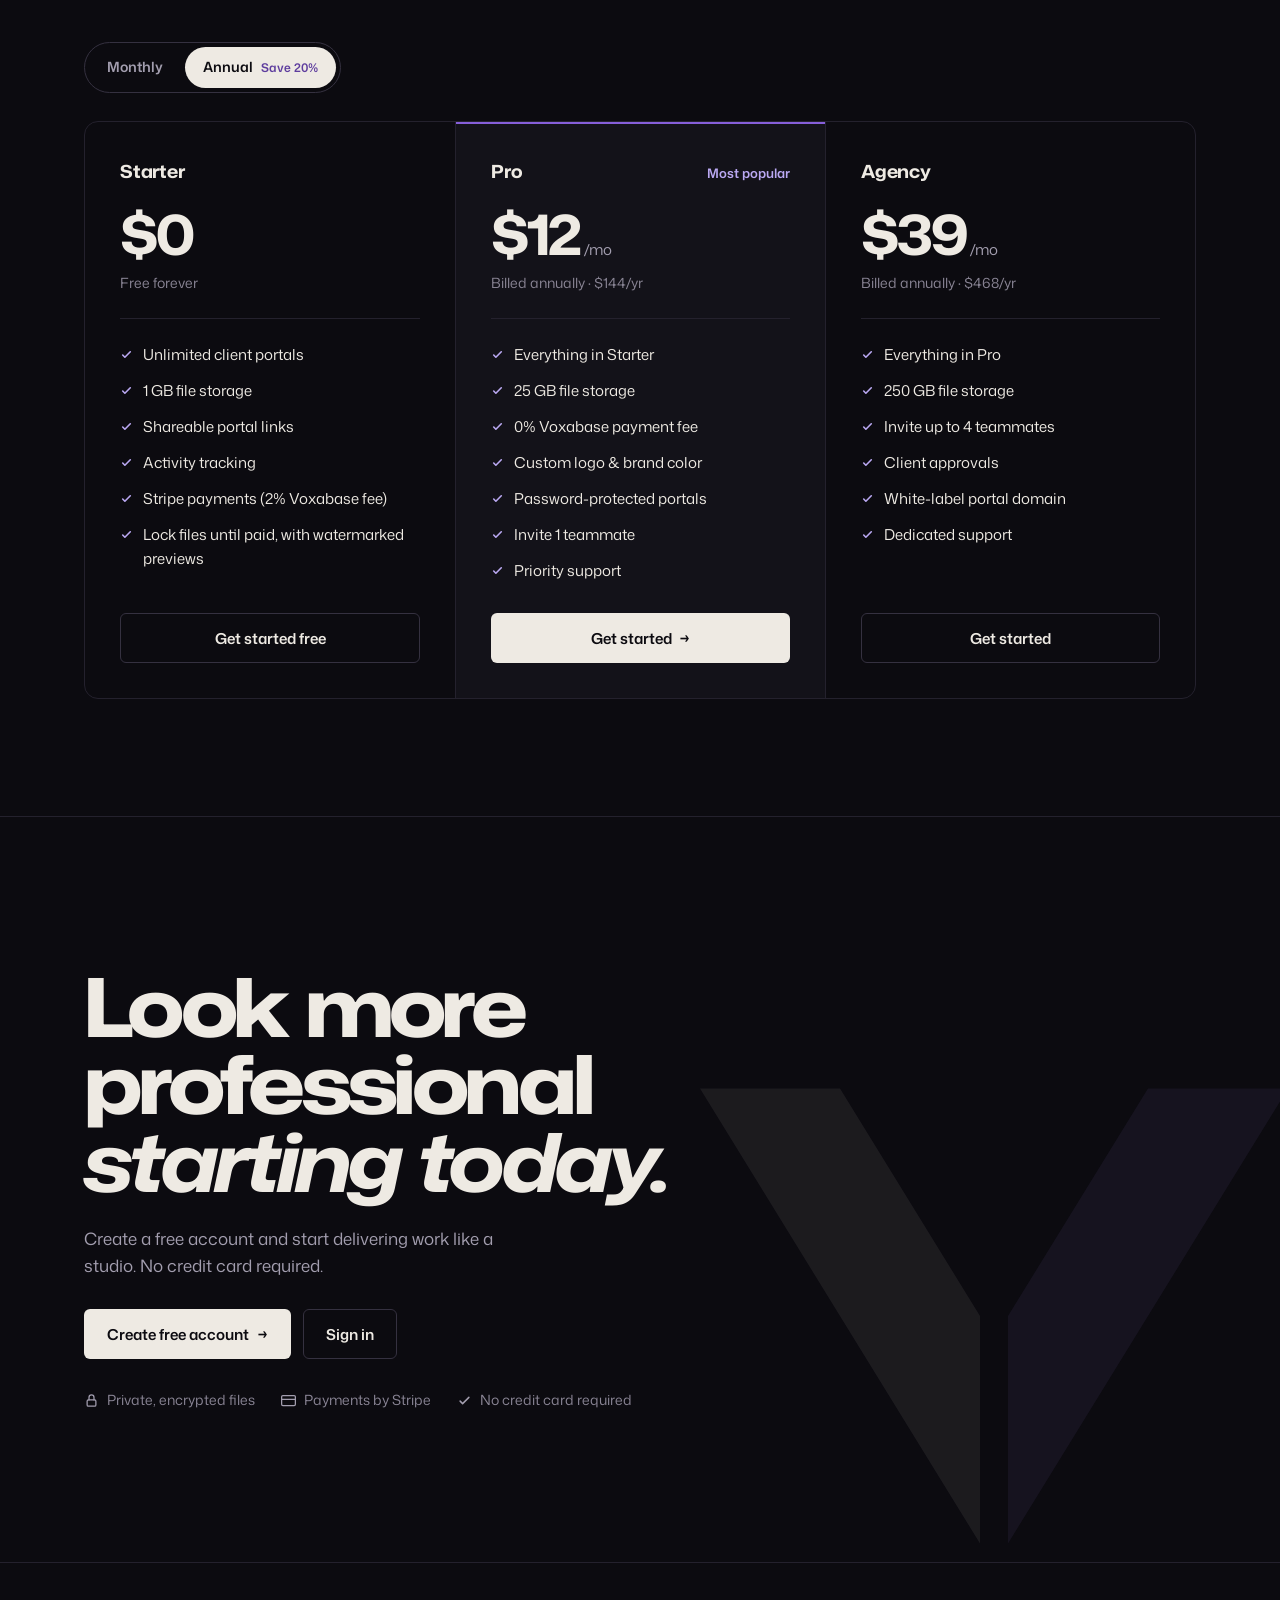
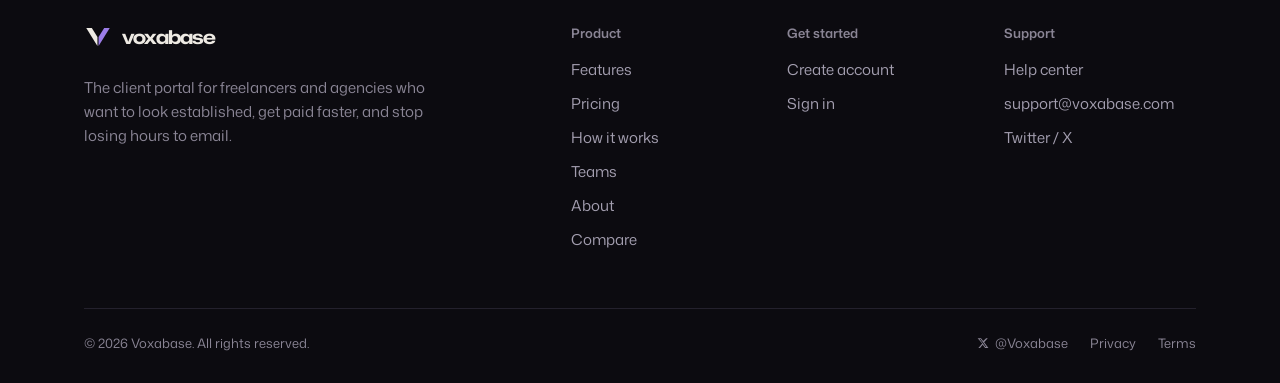
==== commit a950c772: "Site: previews, Share menu, 1 GB files and free-plan wording - Lock files until paid card: clients p" ====
--- a/index.html
+++ b/index.html
@@ -1213,7 +1213,7 @@
         <li class="step">
           <span class="step-n">02</span>
           <h3 class="h3">Upload your deliverables</h3>
-          <p>Drag in PDFs, images, video, or any file. They appear instantly, ready for your client to preview in the browser or download. No login needed on their end.</p>
+          <p>Drag in PDFs, images, video, or any file, up to 1 GB each. They appear instantly, ready for your client to preview in the browser or download. No login needed on their end.</p>
           <div class="step-art"><div class="mini-files"><span>PNG 1.2 MB</span><span>PDF 4.2 MB</span><span>MP4 46.8 MB</span></div></div>
         </li>
         <li class="step">
@@ -1237,8 +1237,8 @@
         <div class="feat"><dt class="h3">File delivery</dt><dd>Upload any file type: PDFs, images, video, archives. Clients open them right in the browser, with thumbnails for images, or download in one click. No account needed.</dd></div>
         <div class="feat"><dt class="h3">Your brand, not ours<span class="tag">Pro</span></dt><dd>Add your logo and accent color. Clients land on a page that looks like your studio built it. Because you did.</dd></div>
         <div class="feat"><dt class="h3">Invoice &amp; payment</dt><dd>Attach an invoice to any portal. Clients pay by card through Stripe, right on the page. No more chasing.</dd></div>
-        <div class="feat feat-new"><dt class="h3">Lock files until paid<span class="tag tag-new">New</span></dt><dd>Your client sees exactly what’s ready, but nothing opens until the invoice is paid. The moment Stripe confirms, every file unlocks on its own. On every plan.</dd></div>
-        <div class="feat"><dt class="h3">One shareable link</dt><dd>Send it over email, Slack, or text. It works everywhere and stays live until you take it down.</dd></div>
+        <div class="feat feat-new"><dt class="h3">Lock files until paid<span class="tag tag-new">New</span></dt><dd>Your client previews the work, watermarked with your name (logos and graphics blurred too), but nothing downloads until the invoice is paid. The moment Stripe confirms, every file unlocks on its own. On every plan.</dd></div>
+        <div class="feat"><dt class="h3">One shareable link</dt><dd>Share it from Gmail or Outlook with a ready-made message, or copy it into Slack or a text. It stays live until you take it down.</dd></div>
         <div class="feat"><dt class="h3">Revision rounds</dt><dd>Replace a file with its new version, or rename and reorder files. Clients always see the latest, and you never resend a thing.</dd></div>
         <div class="feat"><dt class="h3">Activity tracking</dt><dd>See when a client opened the portal and how many times. Know where things stand without asking.</dd></div>
         <div class="feat"><dt class="h3">Private portals<span class="tag">Pro</span></dt><dd>Protect a portal with a password. Files, invoice and details stay hidden until your client enters it.</dd></div>
@@ -1374,7 +1374,7 @@
       <div class="sec-head">
         <p class="kicker">Pricing</p>
         <h2 class="h2" id="pricing-title">Simple pricing, no surprises.</h2>
-        <p class="lede">Start free. Upgrade when your client list grows.</p>
+        <p class="lede">Start free with unlimited portals. Upgrade for your branding and 0% fees.</p>
       </div>
       <div class="billing" role="group" aria-label="Billing period">
         <button type="button" data-period="monthly" aria-pressed="false">Monthly</button>
@@ -1400,7 +1400,7 @@
           <p class="price"><span class="amt" data-monthly="$15" data-annual="$12">$12</span><span class="unit">/mo</span></p>
           <p class="per" data-monthly="Billed monthly" data-annual="Billed annually · $144/yr">Billed annually · $144/yr</p>
           <ul>
-            <li>Unlimited client portals</li>
+            <li>Everything in Starter</li>
             <li>25 GB file storage</li>
             <li>0% Voxabase payment fee</li>
             <li>Custom logo &amp; brand color</li>
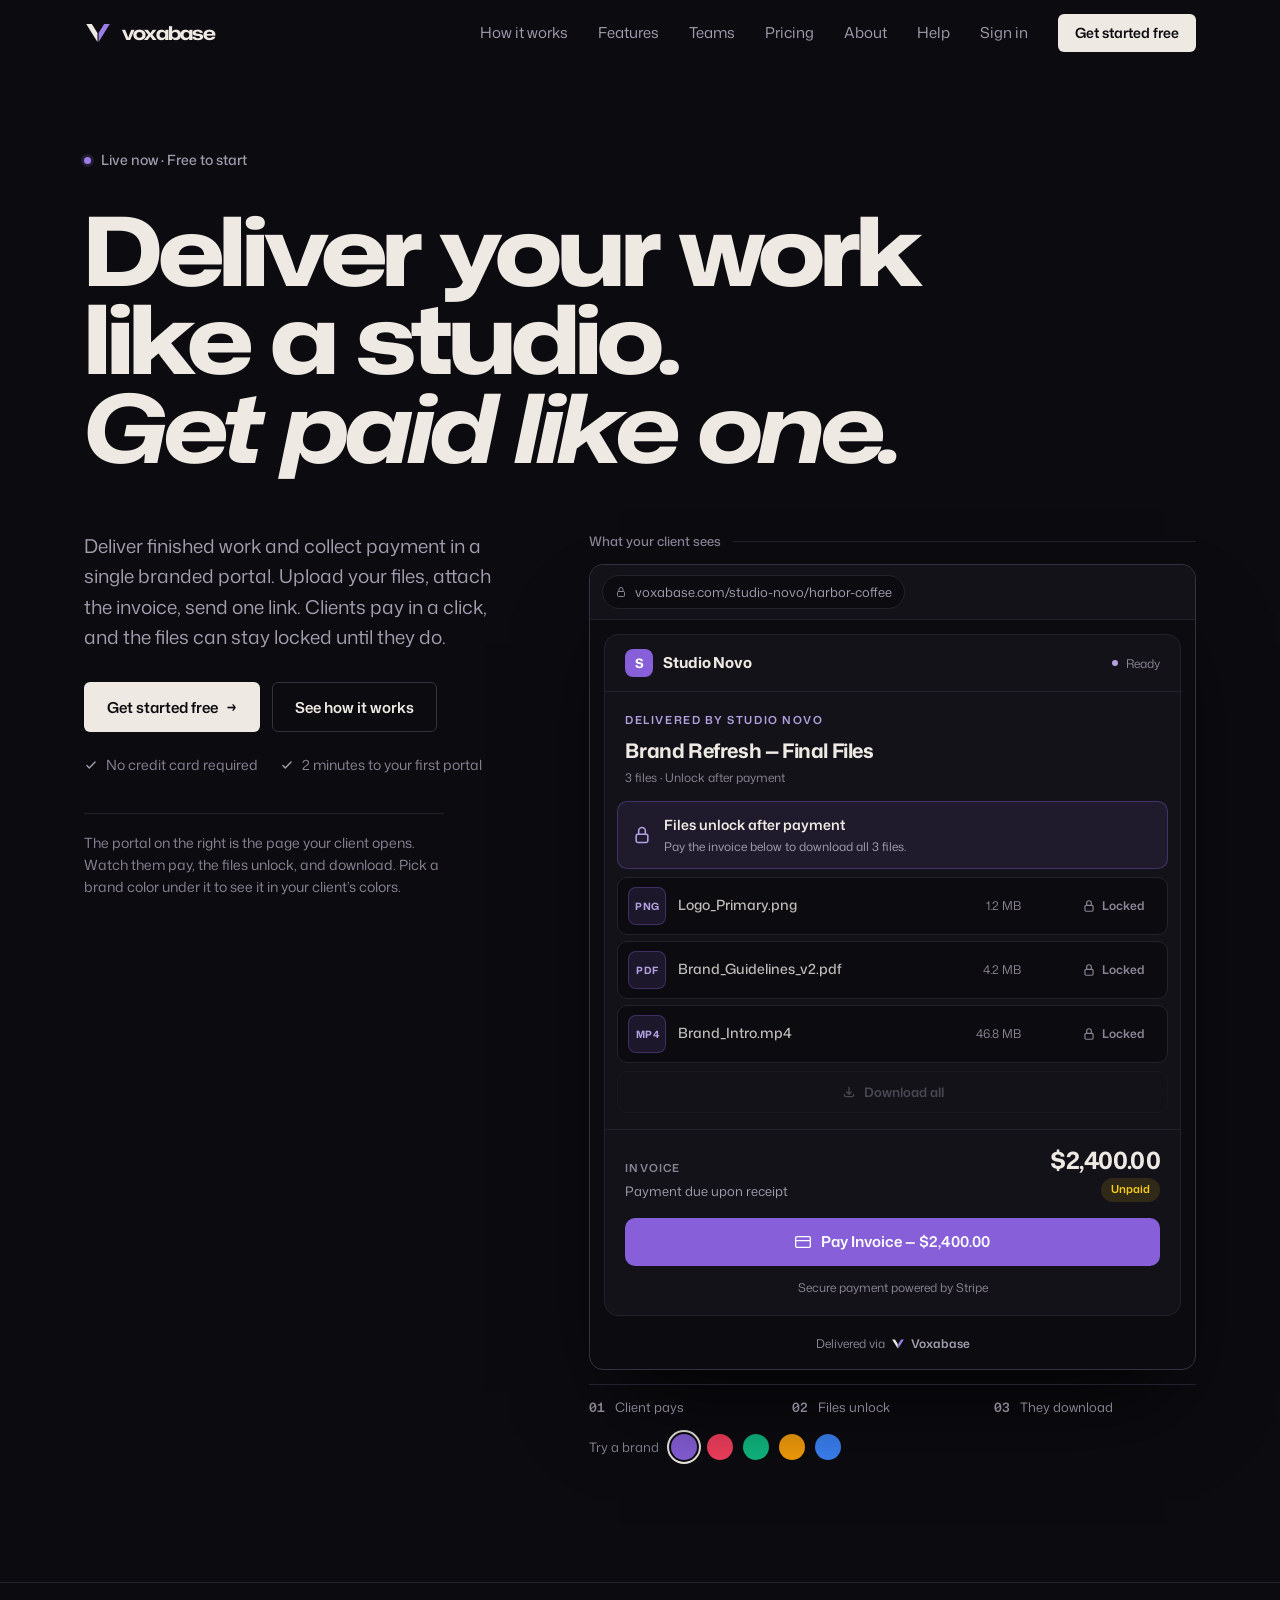
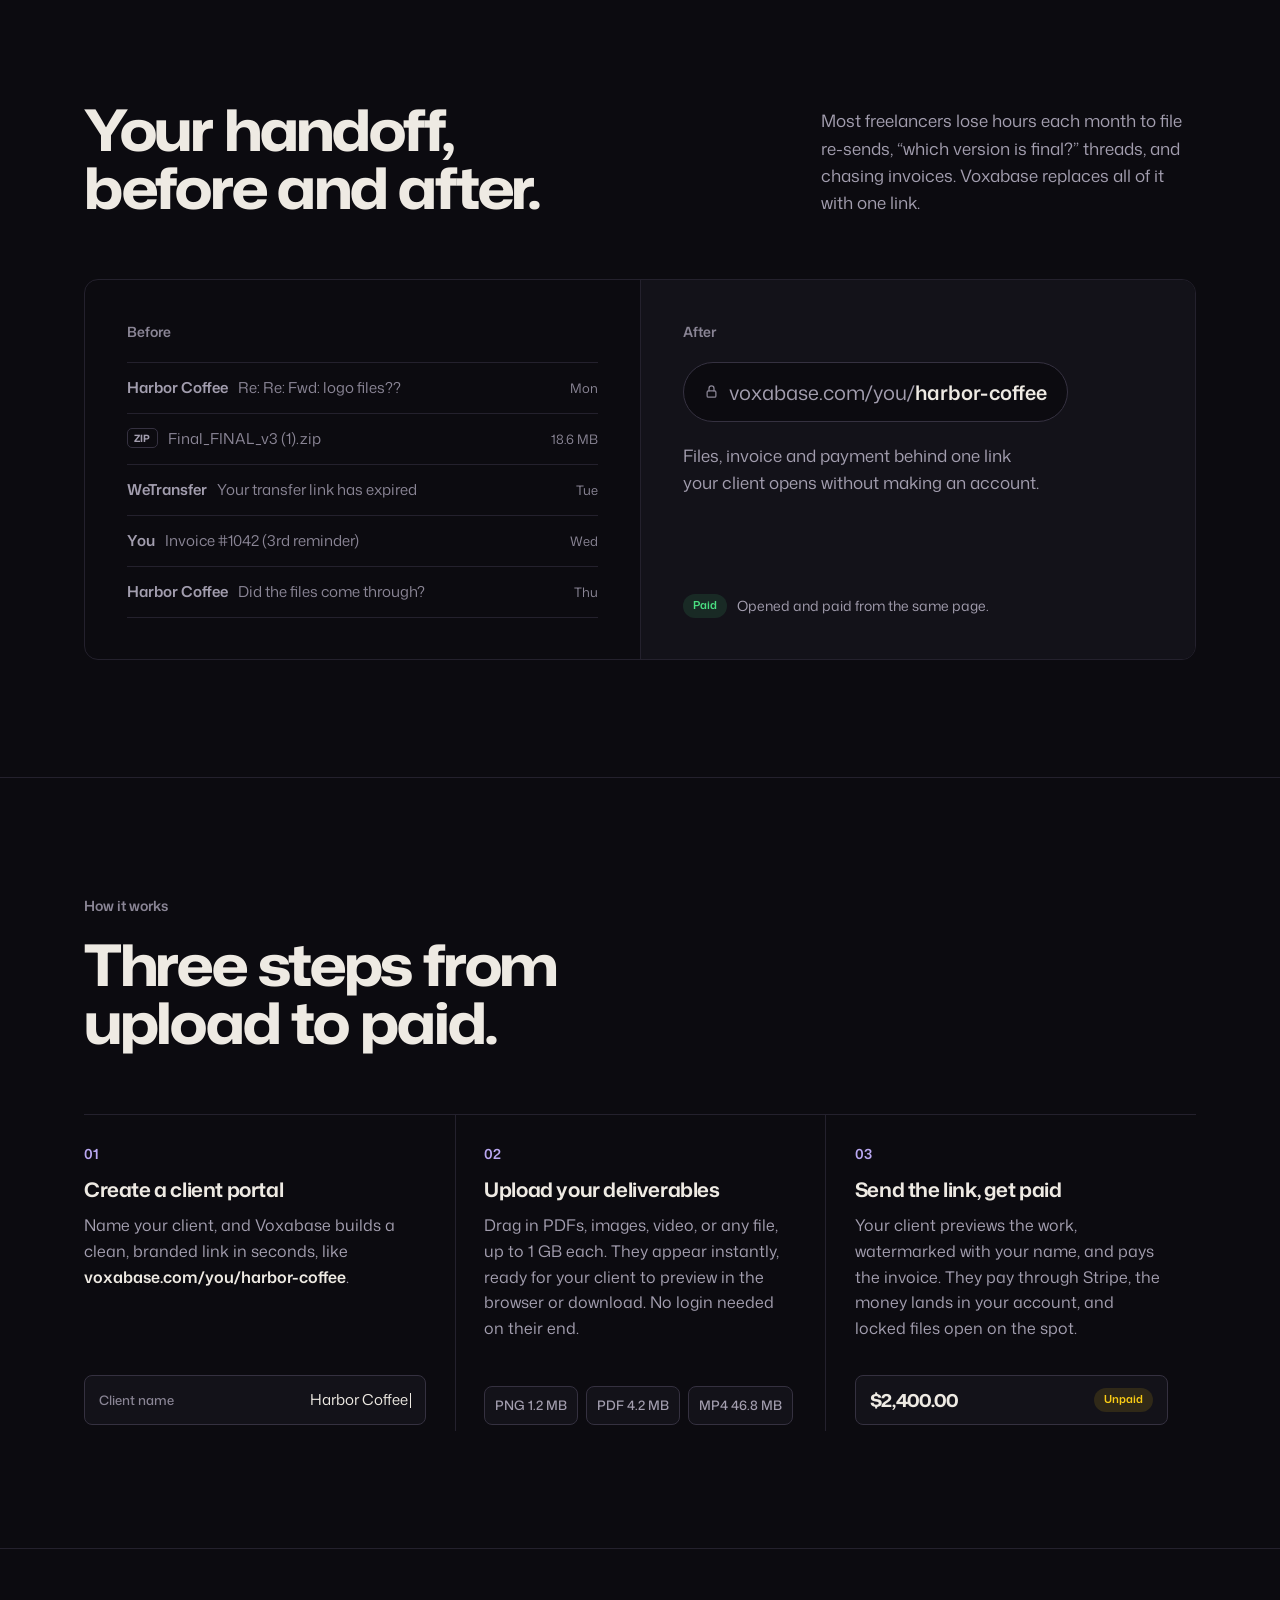
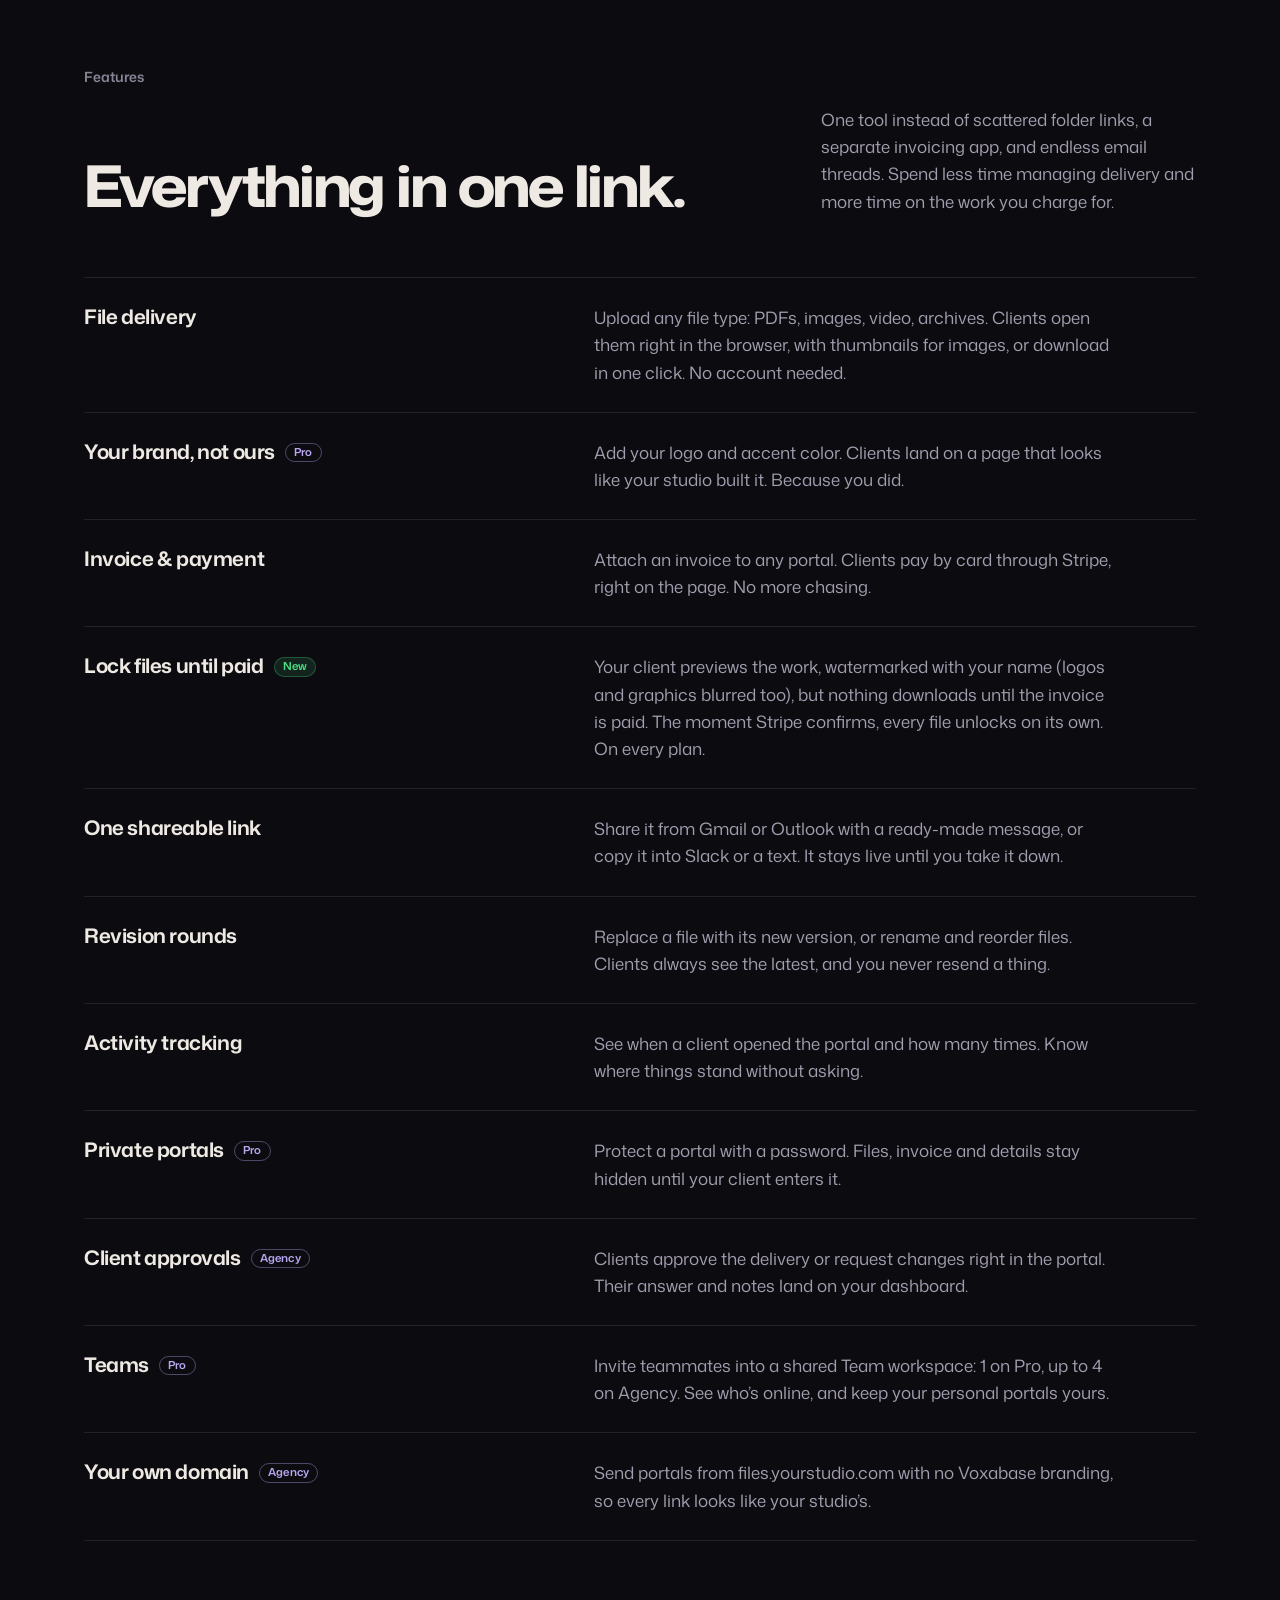
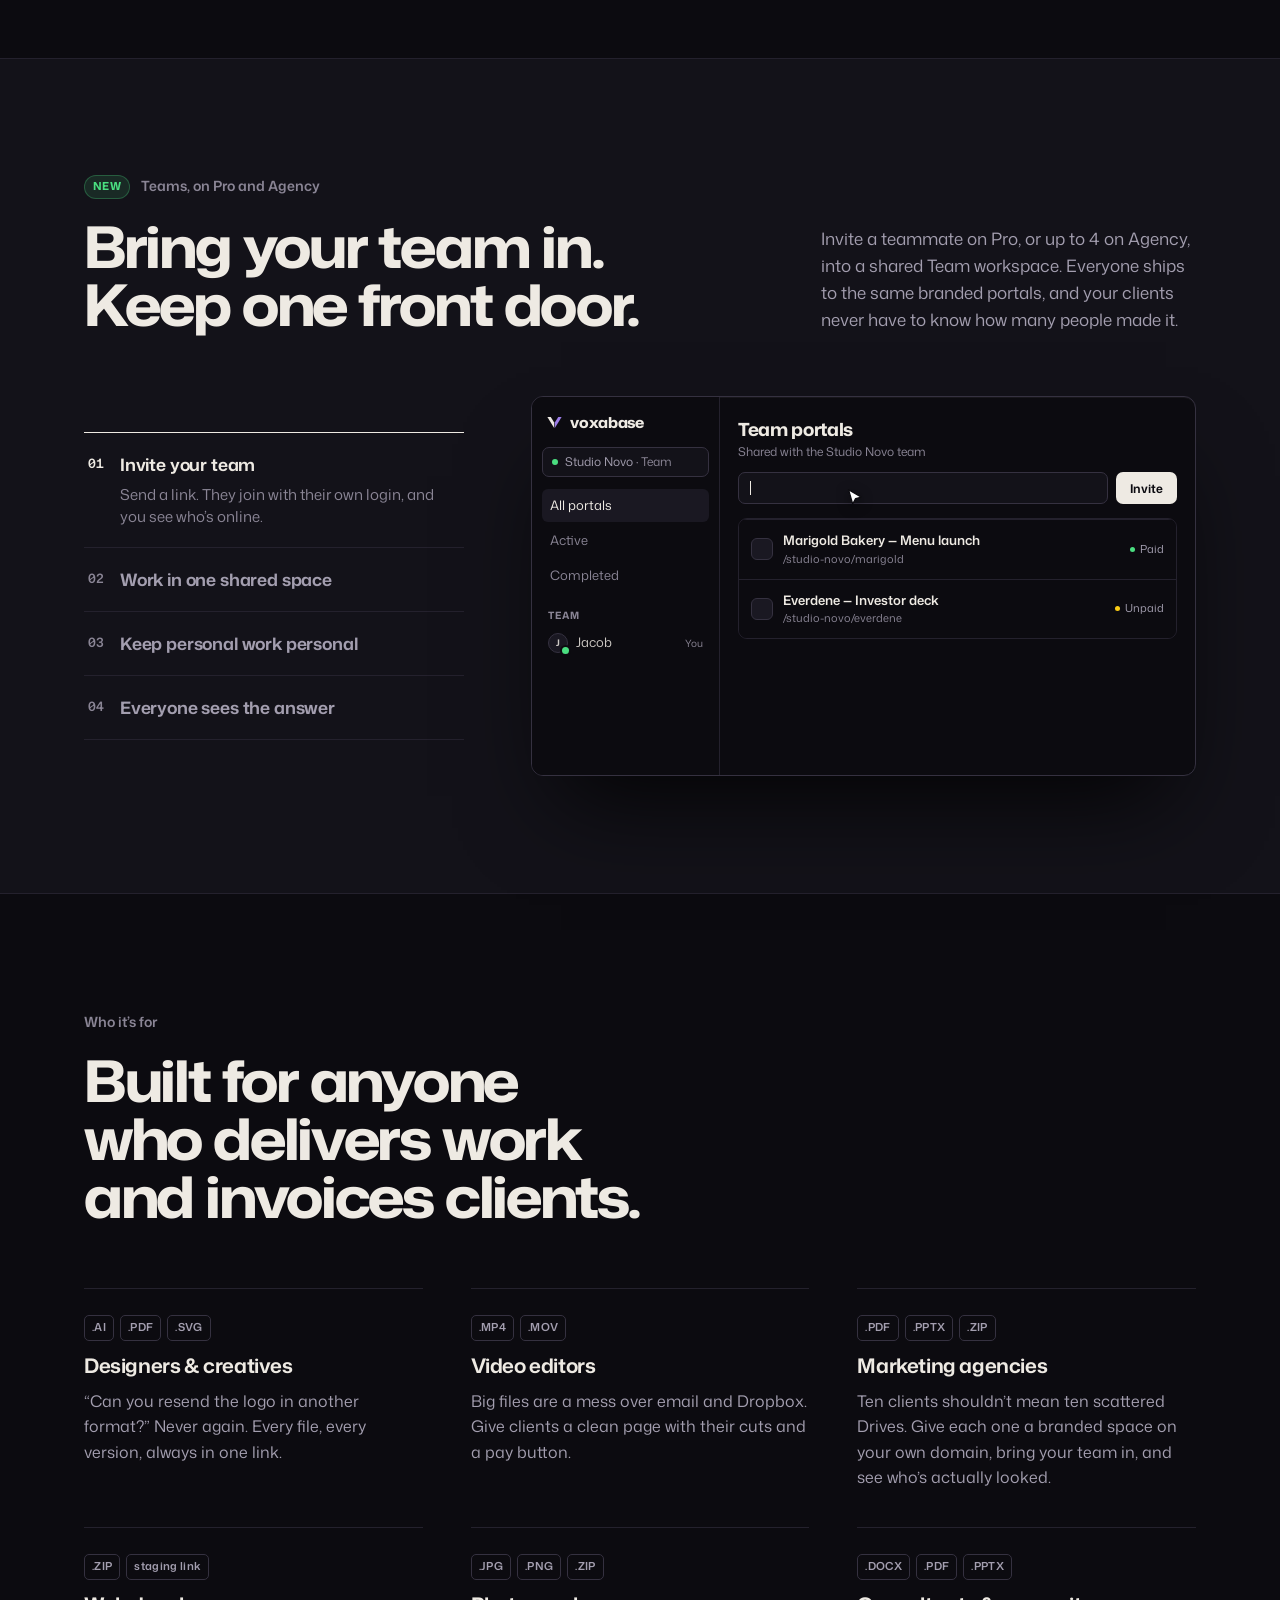
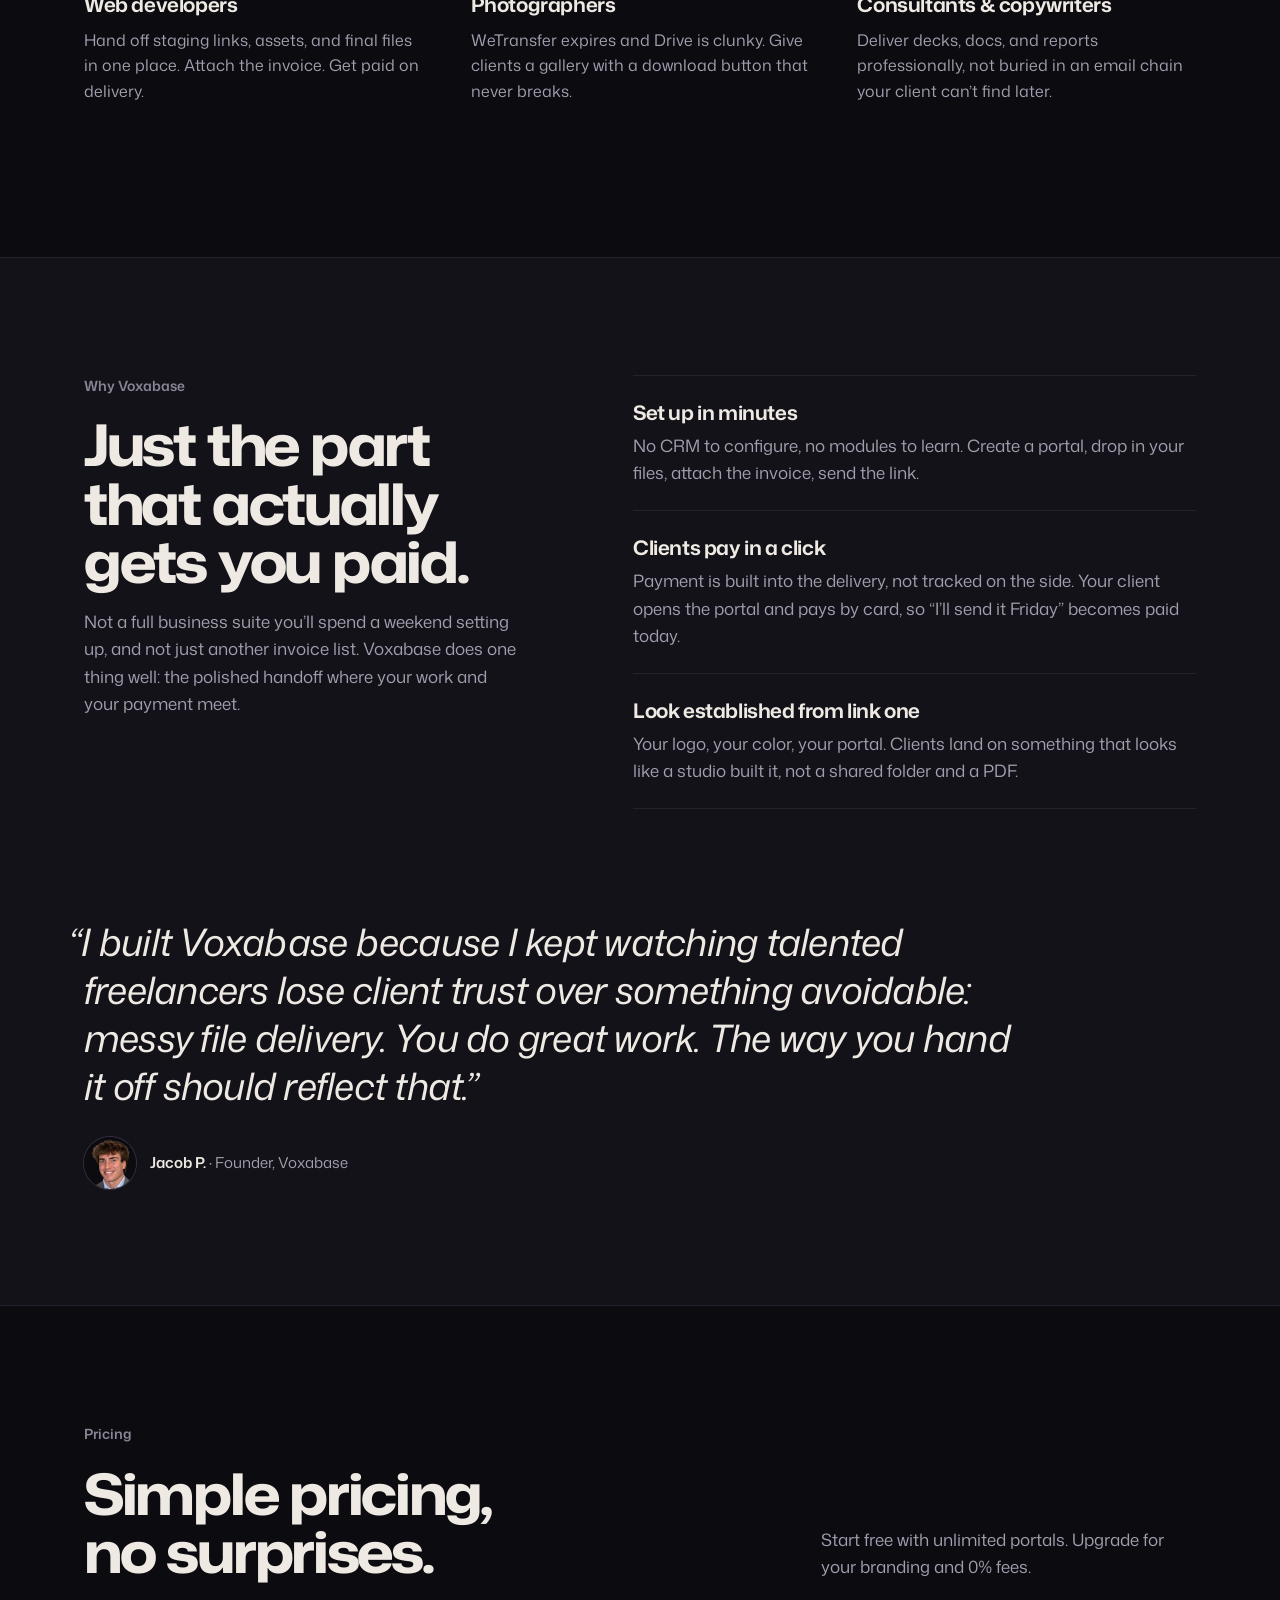
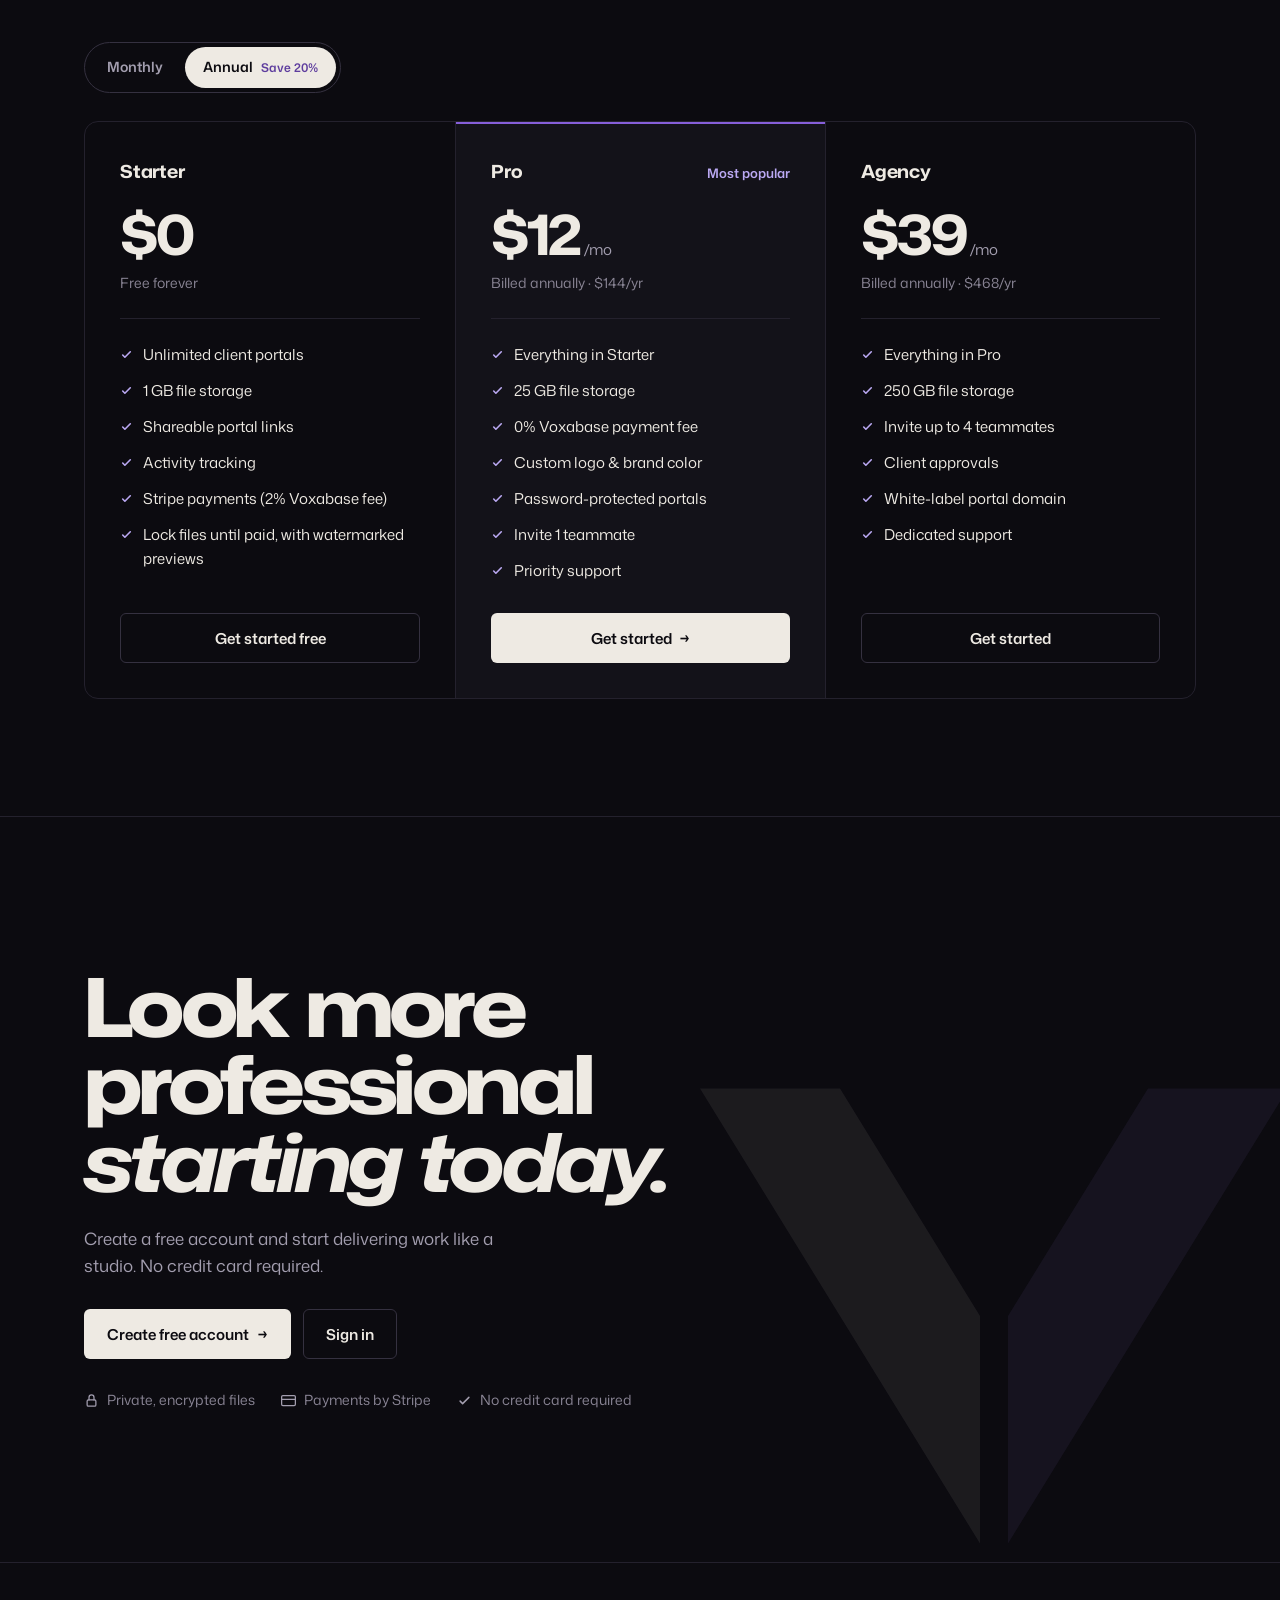
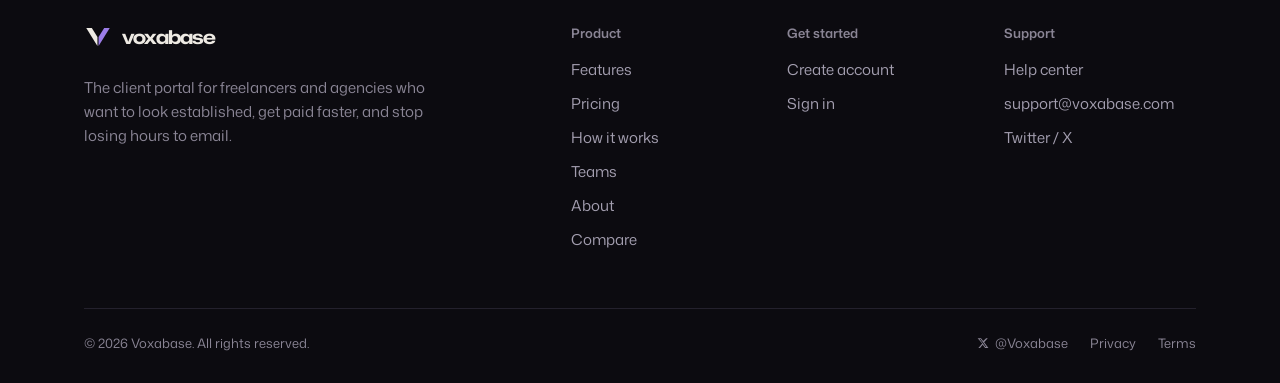
==== commit 3d4deb1f: "Home: violet dot on the hero eyebrow, matching the About page Co-Authored-By: Claude Opus 5.5 <norep" ====
--- a/index.html
+++ b/index.html
@@ -205,7 +205,7 @@
   color: var(--muted);
   margin-bottom: clamp(1.25rem, 0.8rem + 1.6vw, 2.25rem);
 }
-.eyebrow .dot { width: 7px; height: 7px; border-radius: 50%; background: var(--ok); box-shadow: 0 0 0 3px var(--ok-soft); }
+.eyebrow .dot { width: 7px; height: 7px; border-radius: 50%; background: var(--violet-mark); box-shadow: 0 0 0 3px rgba(156, 125, 232, 0.16); }
 
 .hero-title {
   font-family: var(--font-display);
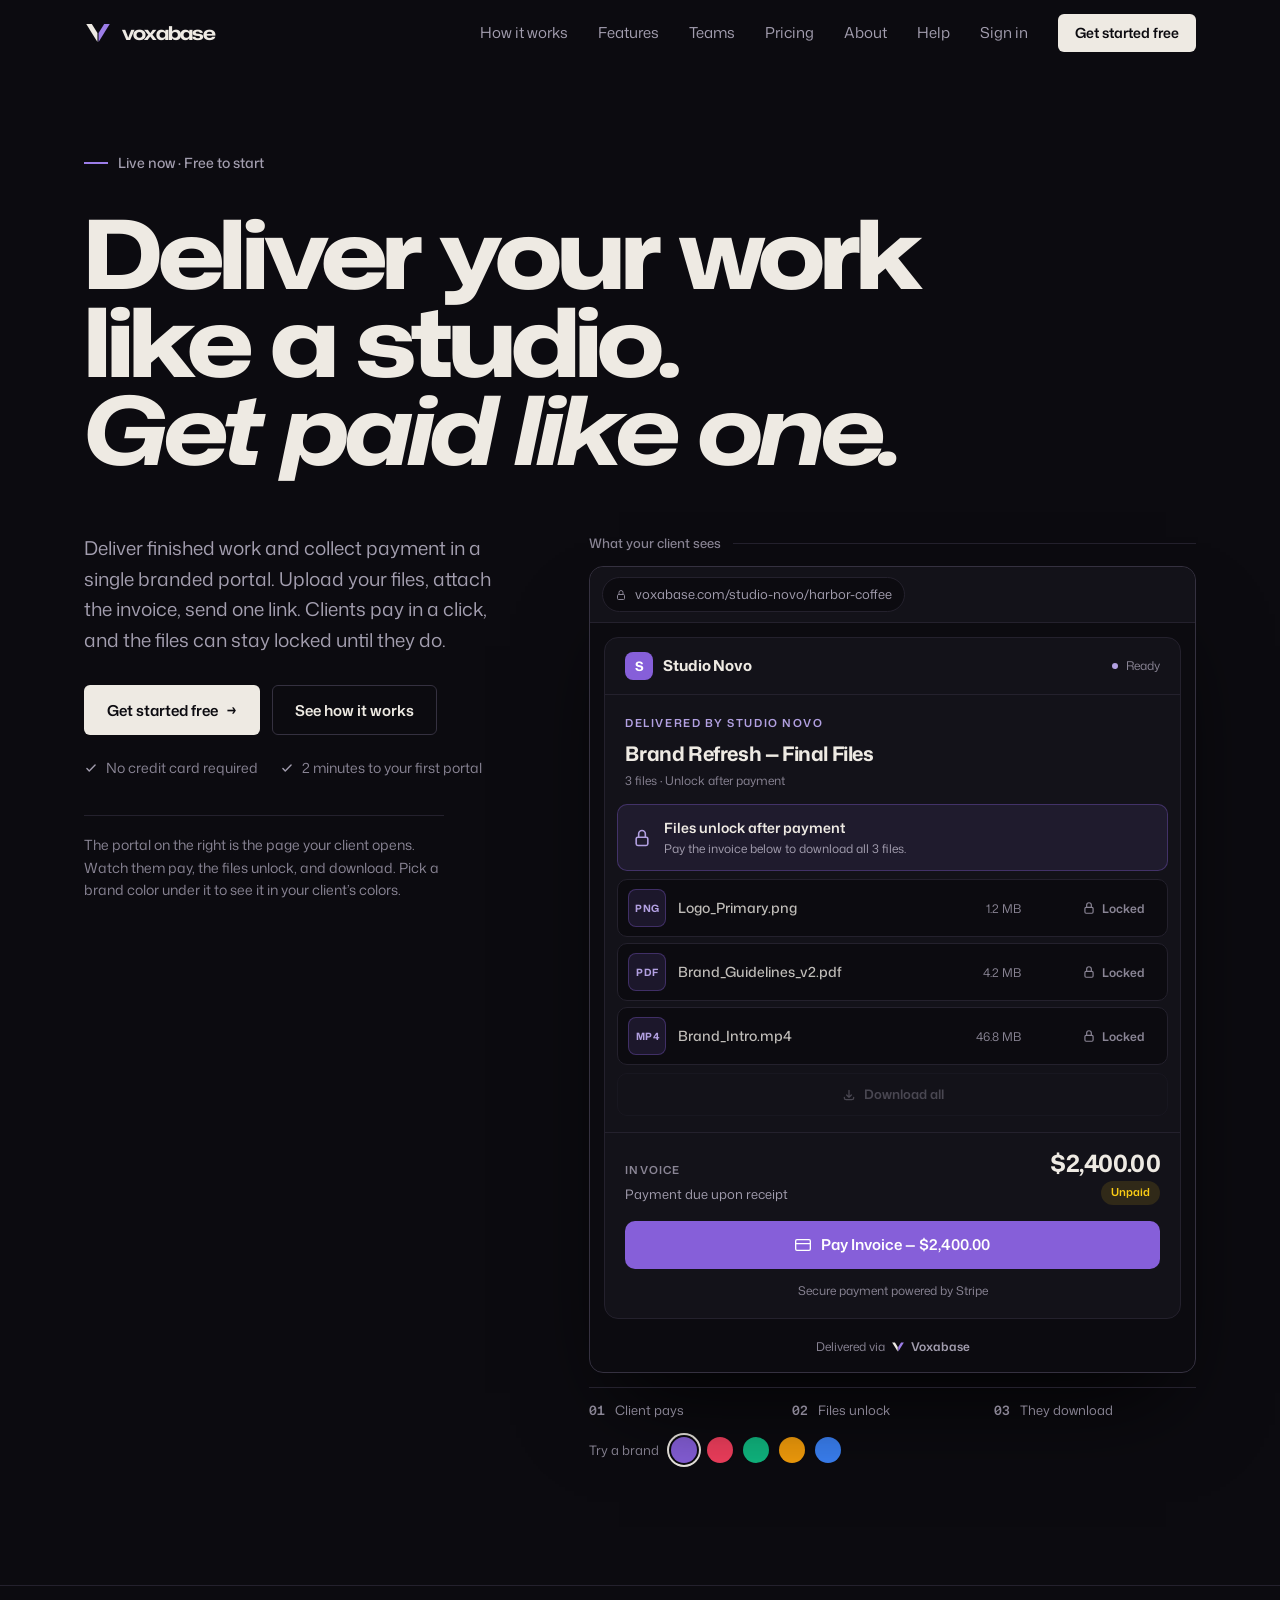
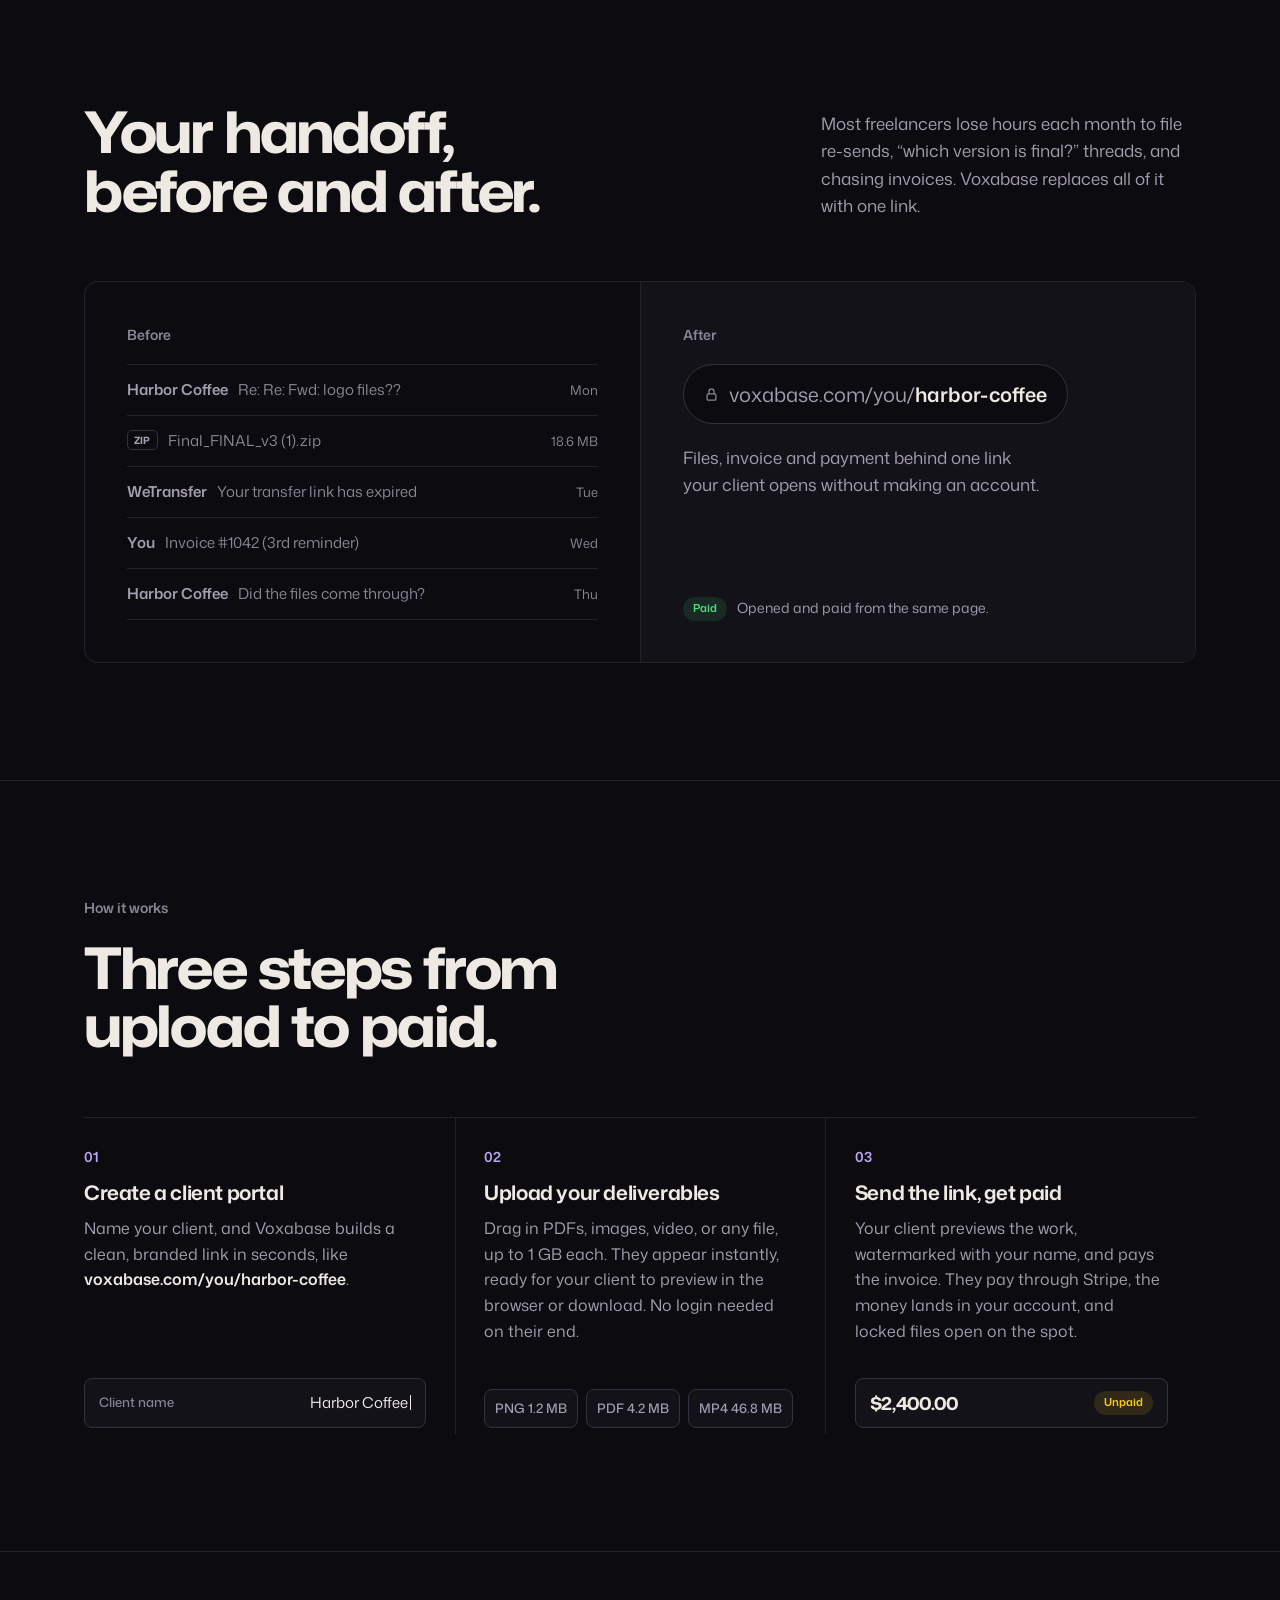
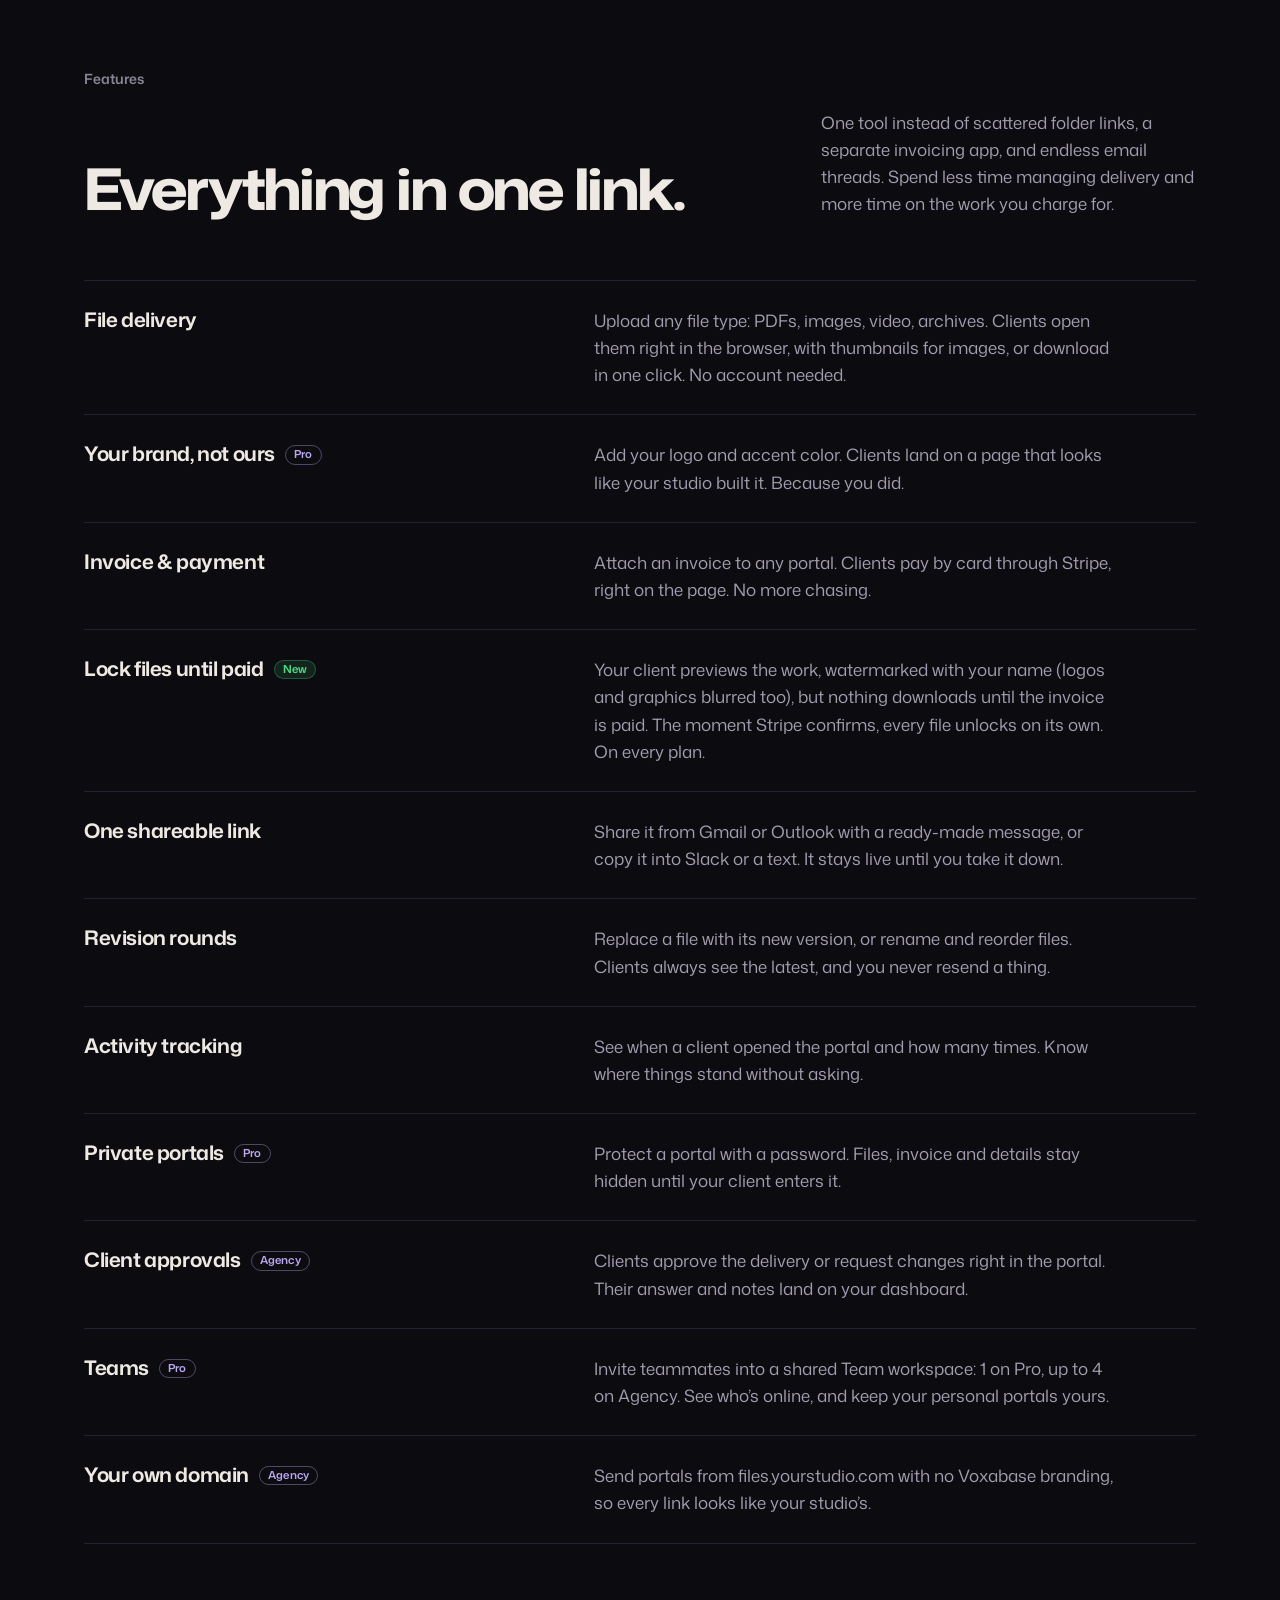
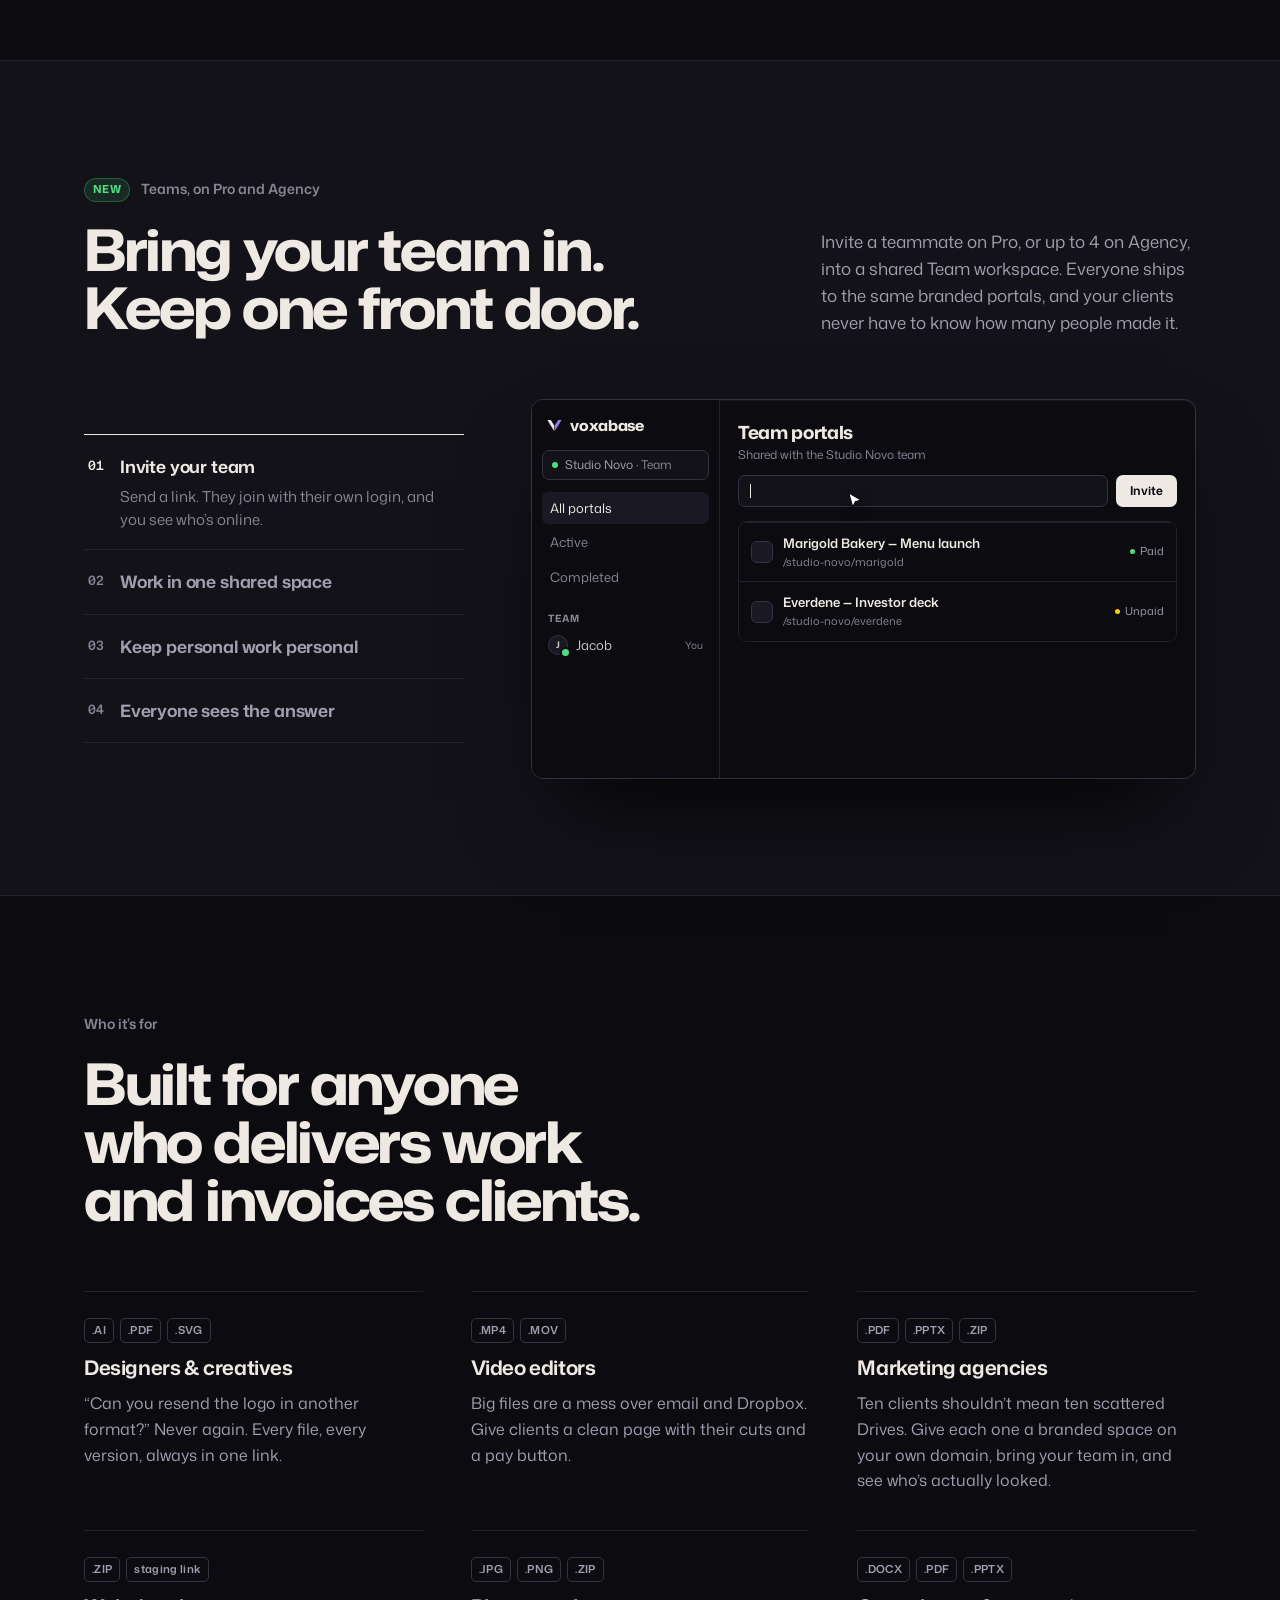
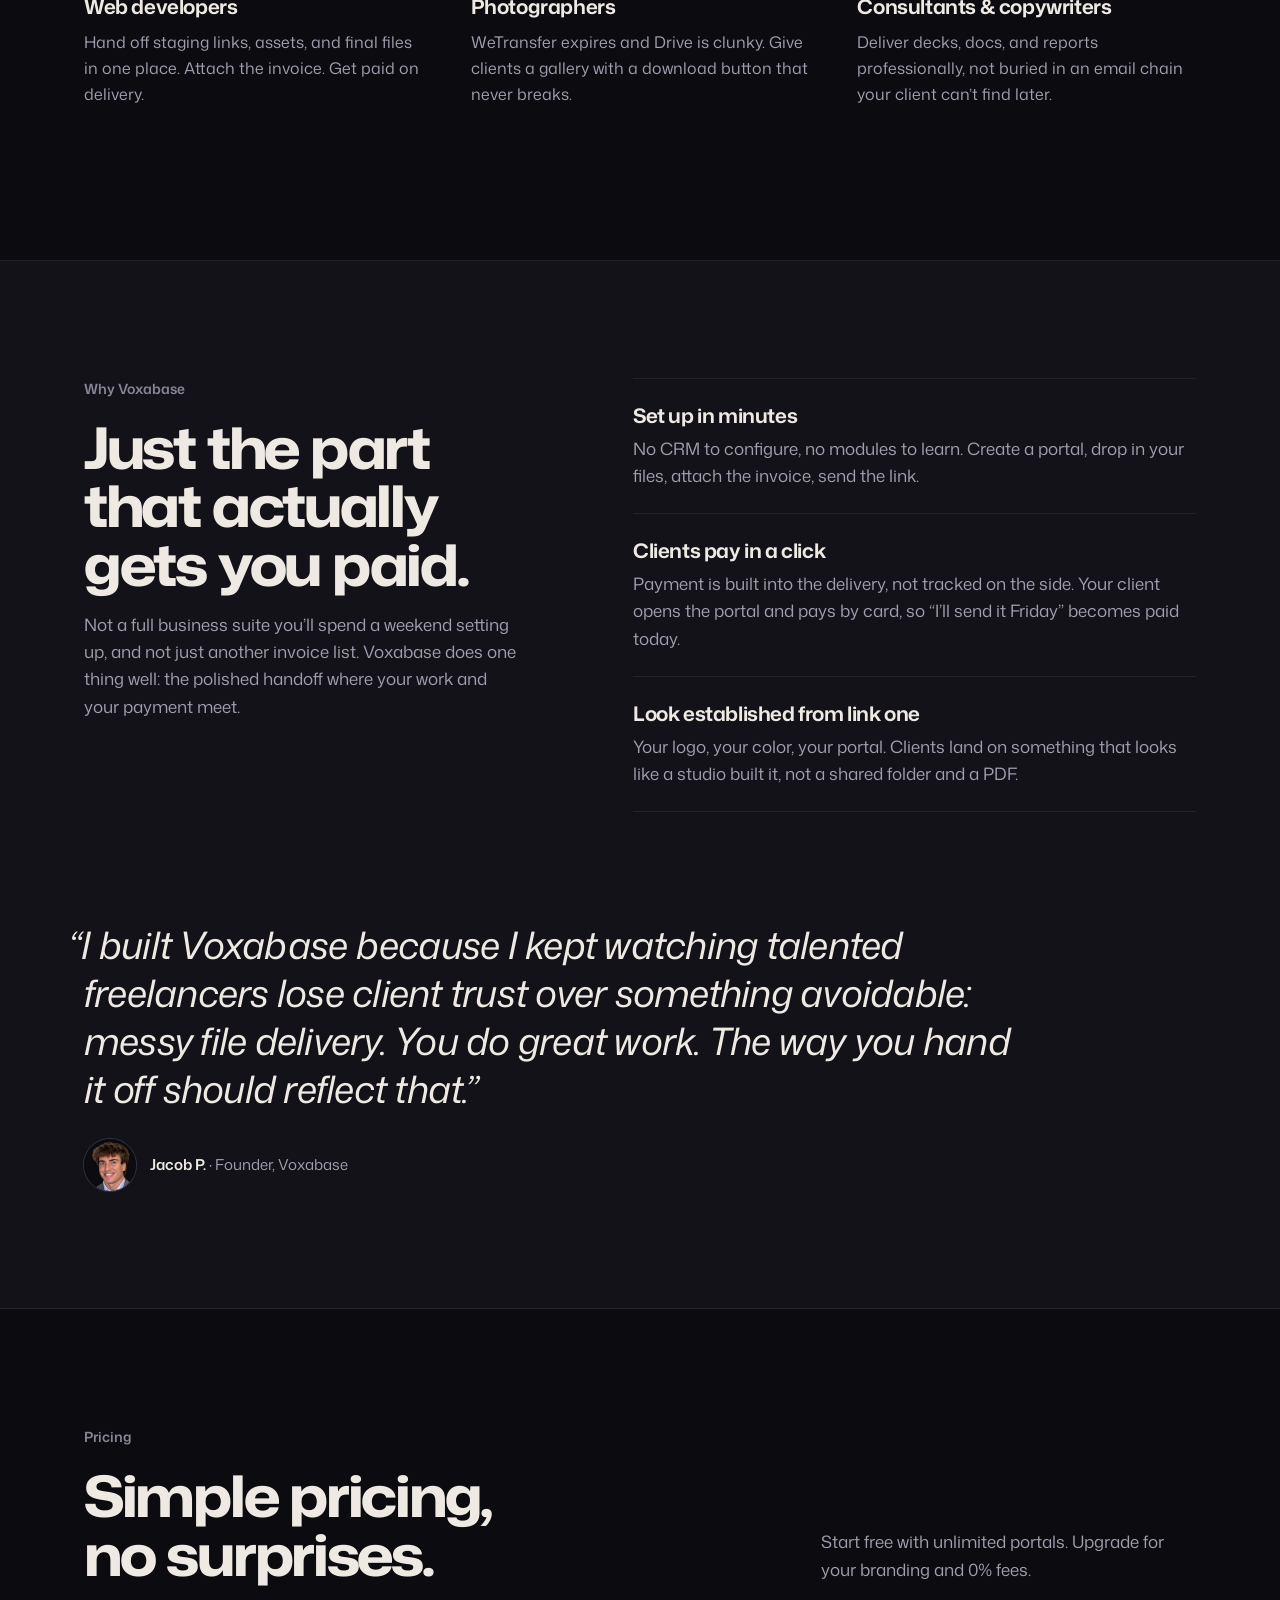
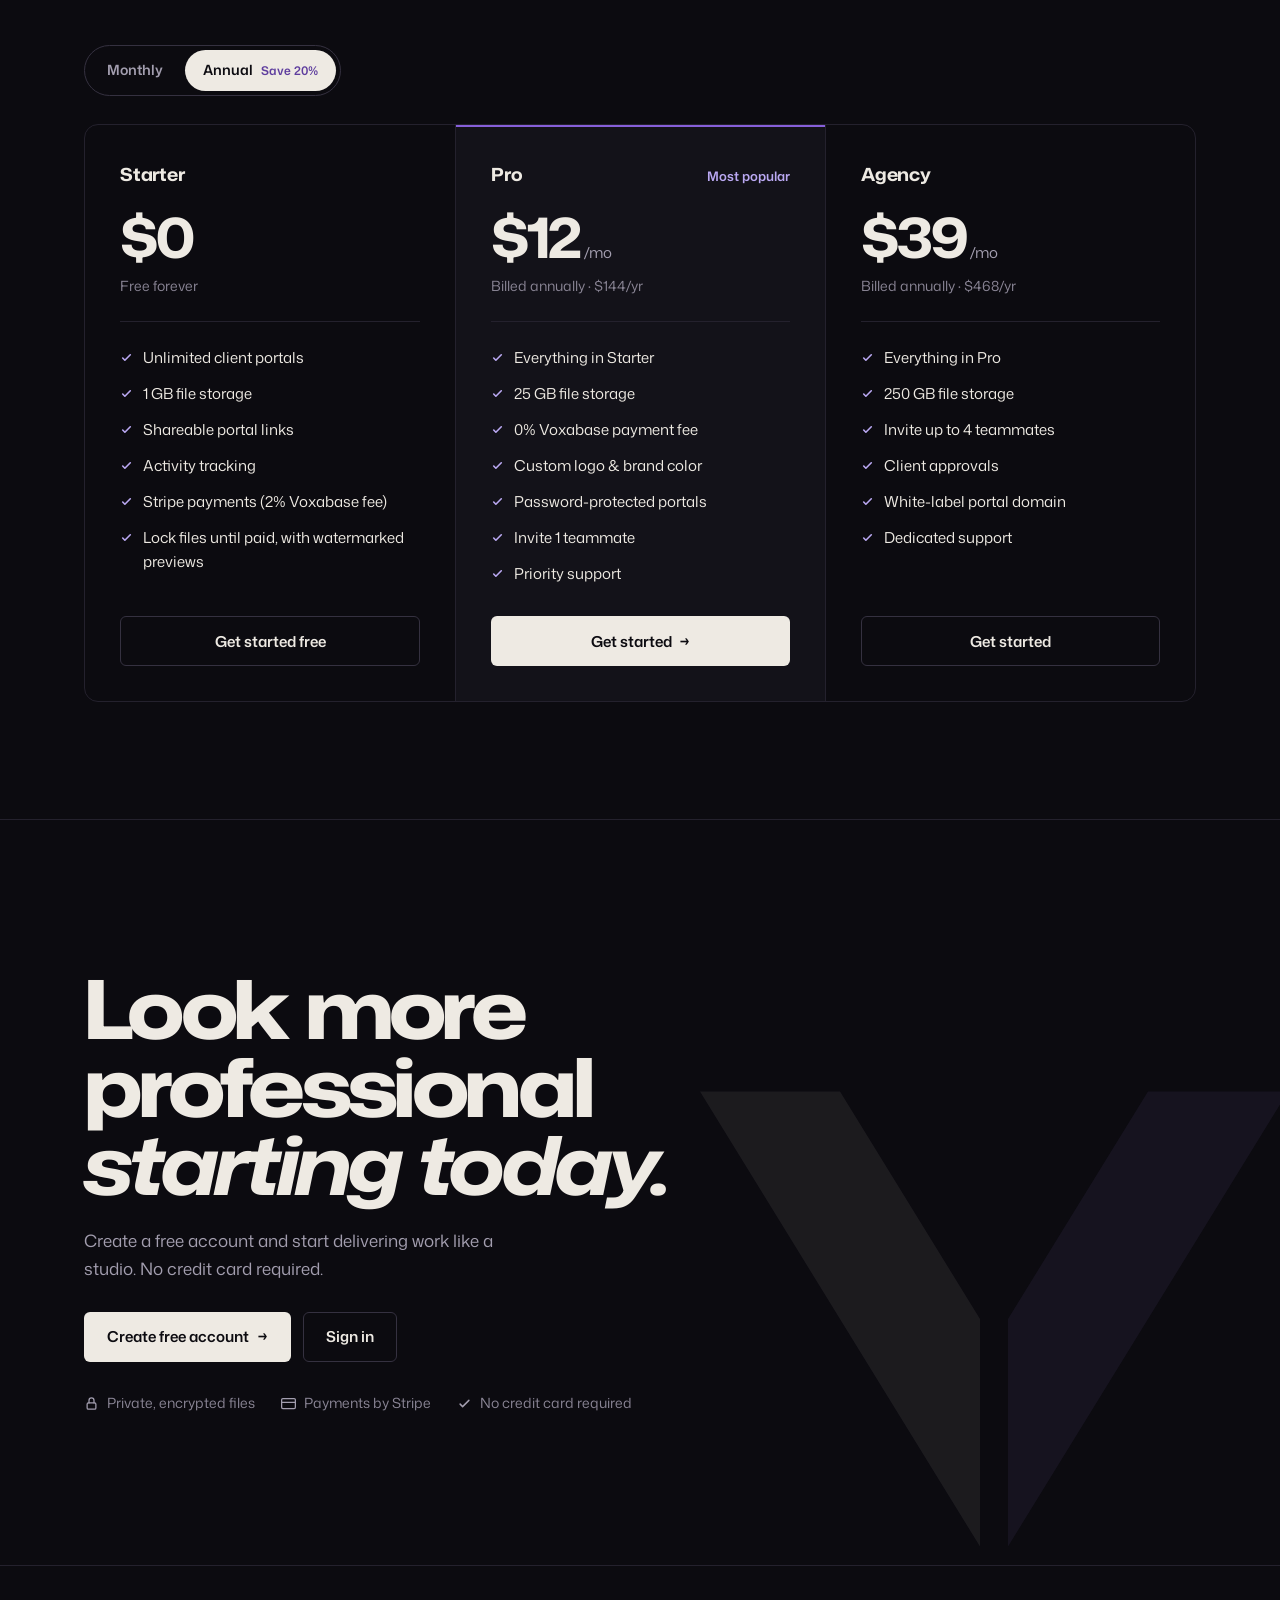
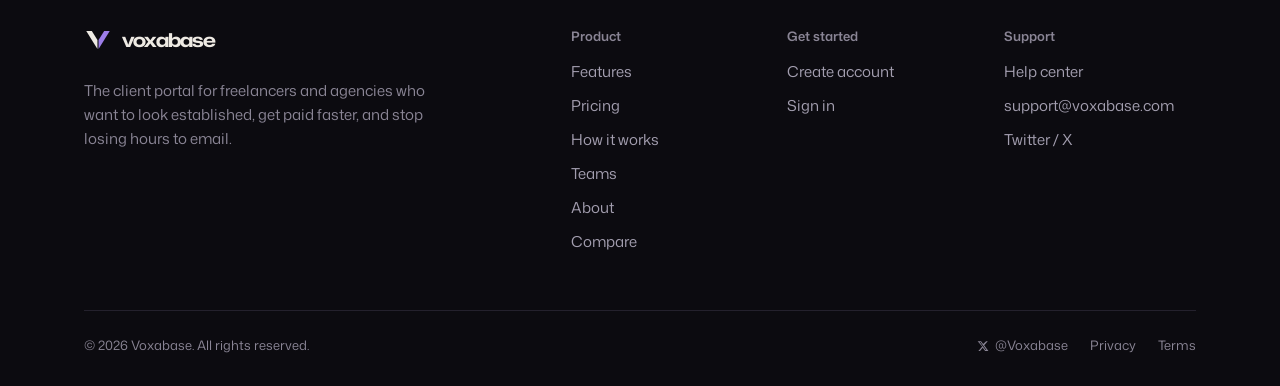
==== commit 0a3fff0b: "Home and About: short violet rule before the hero eyebrow instead of a dot Co-Authored-By: Claude Op" ====
--- a/index.html
+++ b/index.html
@@ -205,7 +205,7 @@
   color: var(--muted);
   margin-bottom: clamp(1.25rem, 0.8rem + 1.6vw, 2.25rem);
 }
-.eyebrow .dot { width: 7px; height: 7px; border-radius: 50%; background: var(--violet-mark); box-shadow: 0 0 0 3px rgba(156, 125, 232, 0.16); }
+.eyebrow .rule { width: 24px; height: 1.5px; flex: none; background: var(--violet-mark); }
 
 .hero-title {
   font-family: var(--font-display);
@@ -1074,7 +1074,7 @@
 <main id="main">
   <section class="hero" id="top">
     <div class="wrap">
-      <p class="eyebrow"><span class="dot" aria-hidden="true"></span>Live now · Free to start</p>
+      <p class="eyebrow"><span class="rule" aria-hidden="true"></span>Live now · Free to start</p>
       <h1 class="hero-title">
         <span class="line">Deliver your work</span>
         <span class="line">like a studio.</span>
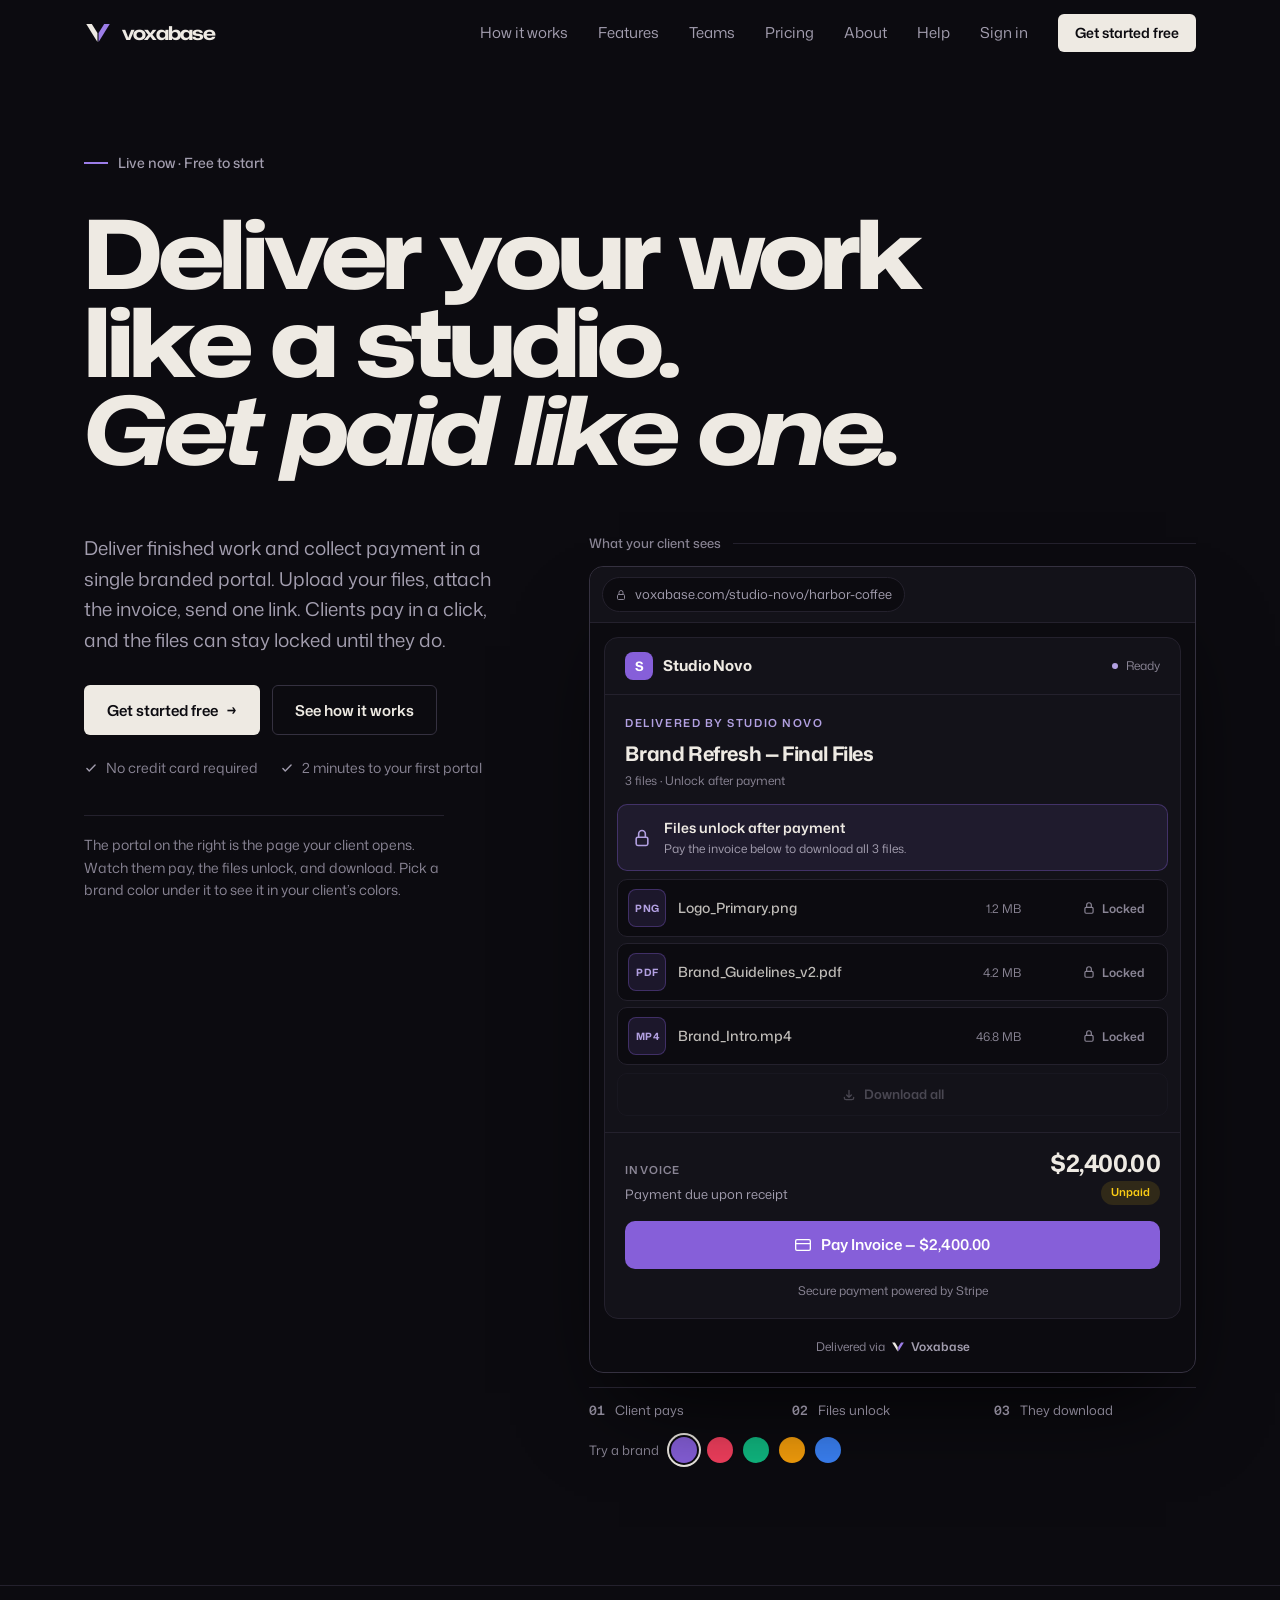
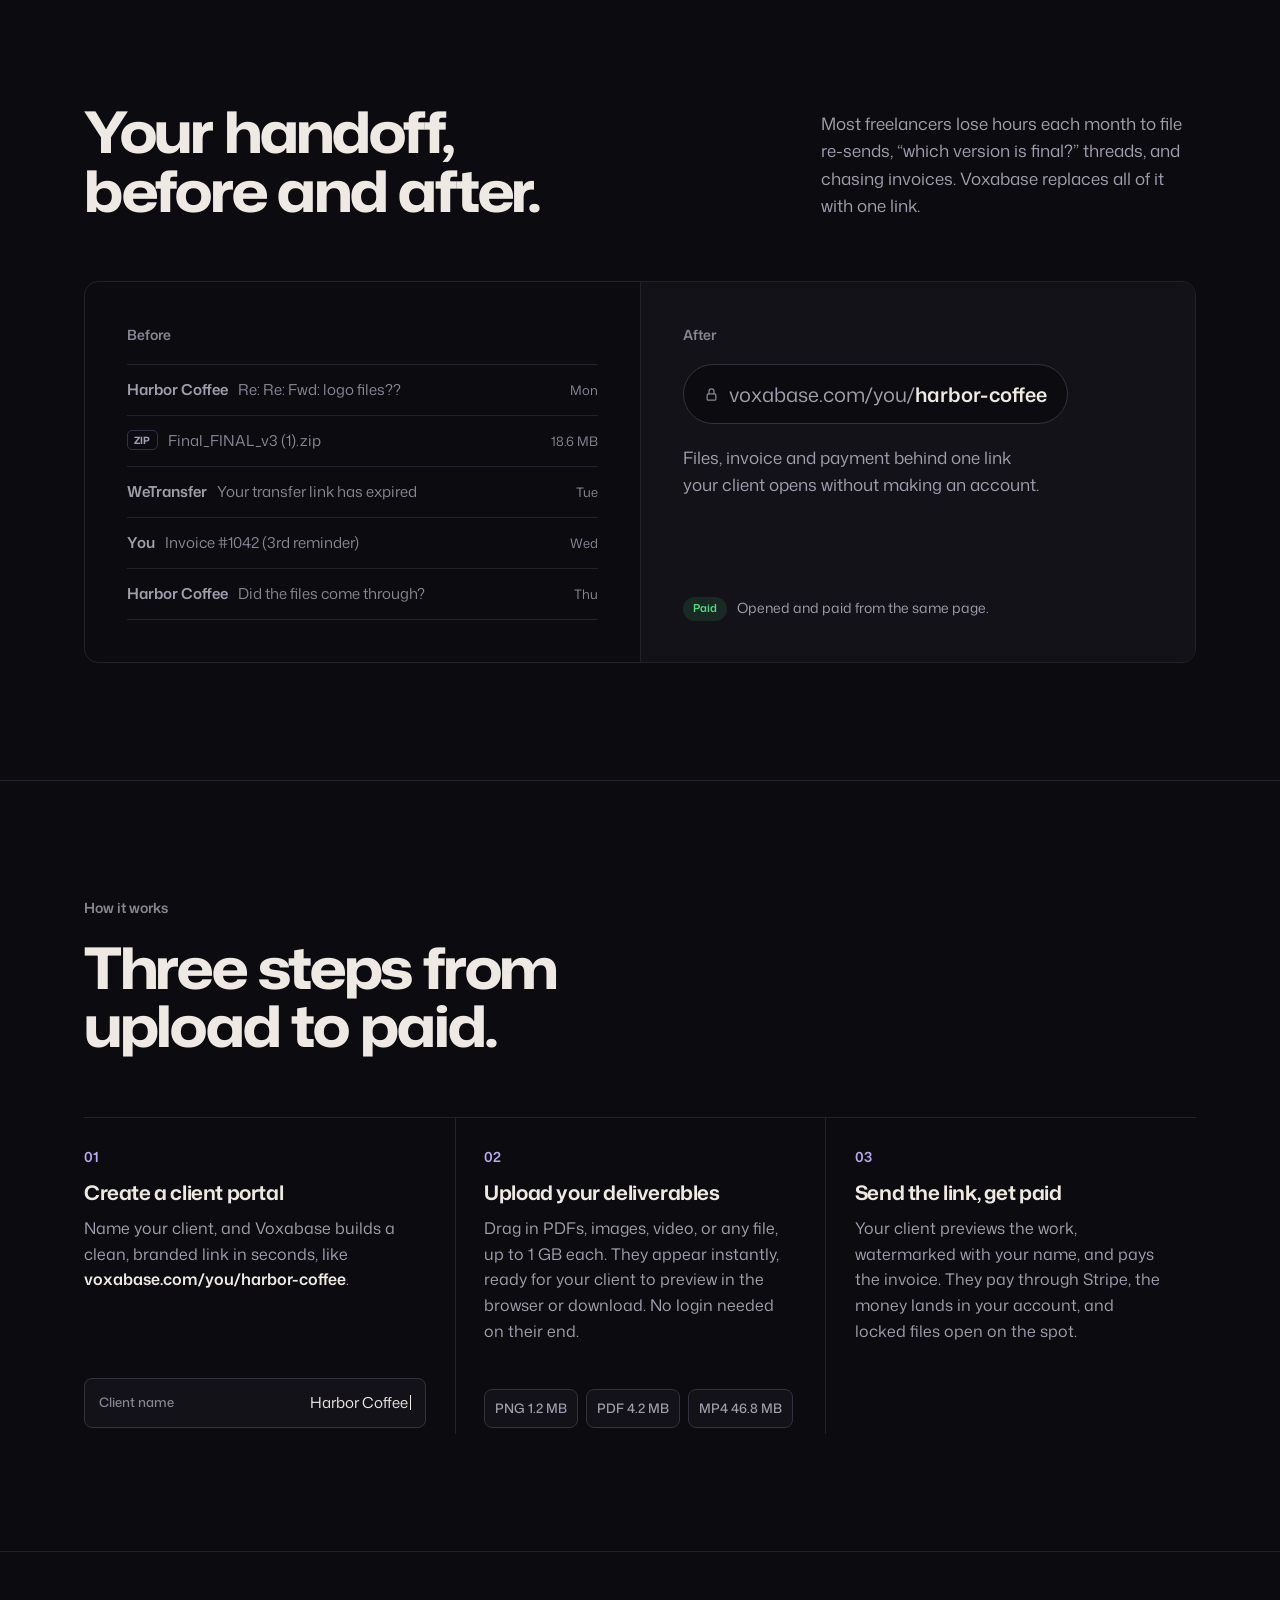
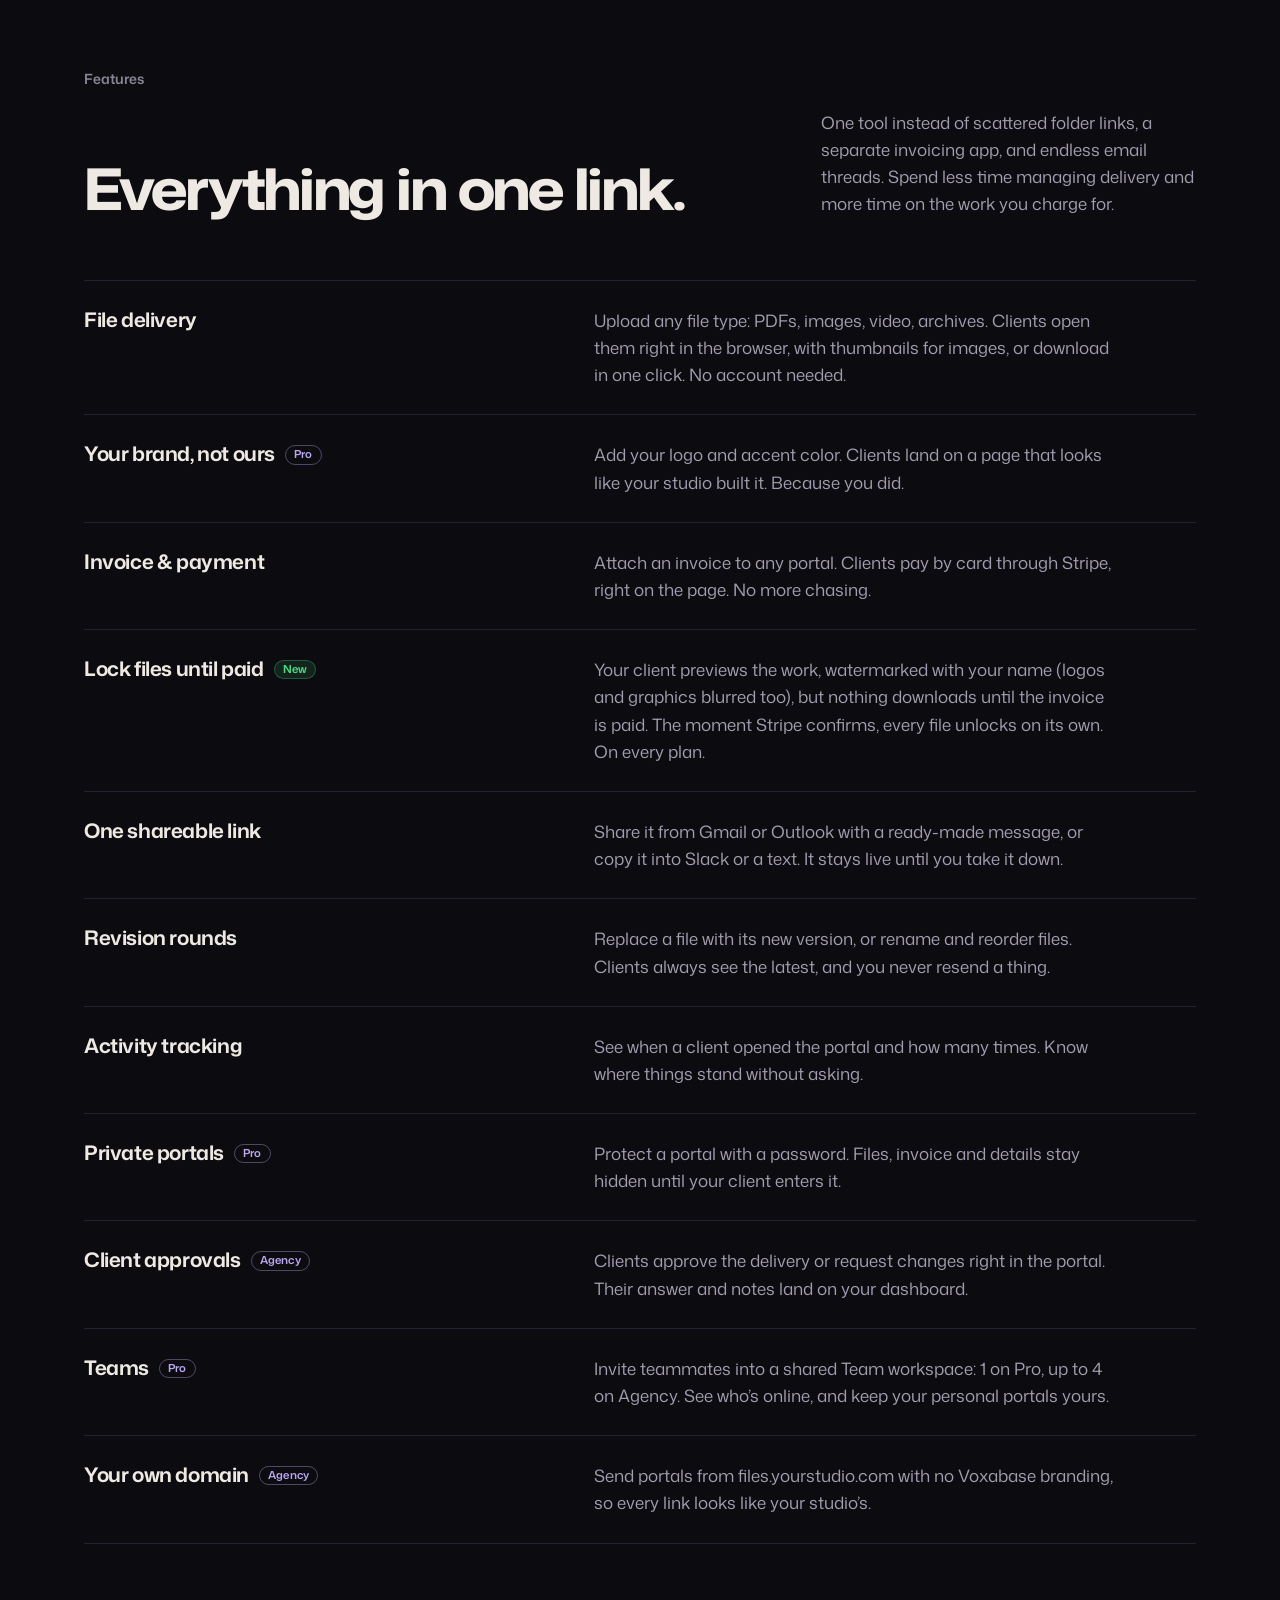
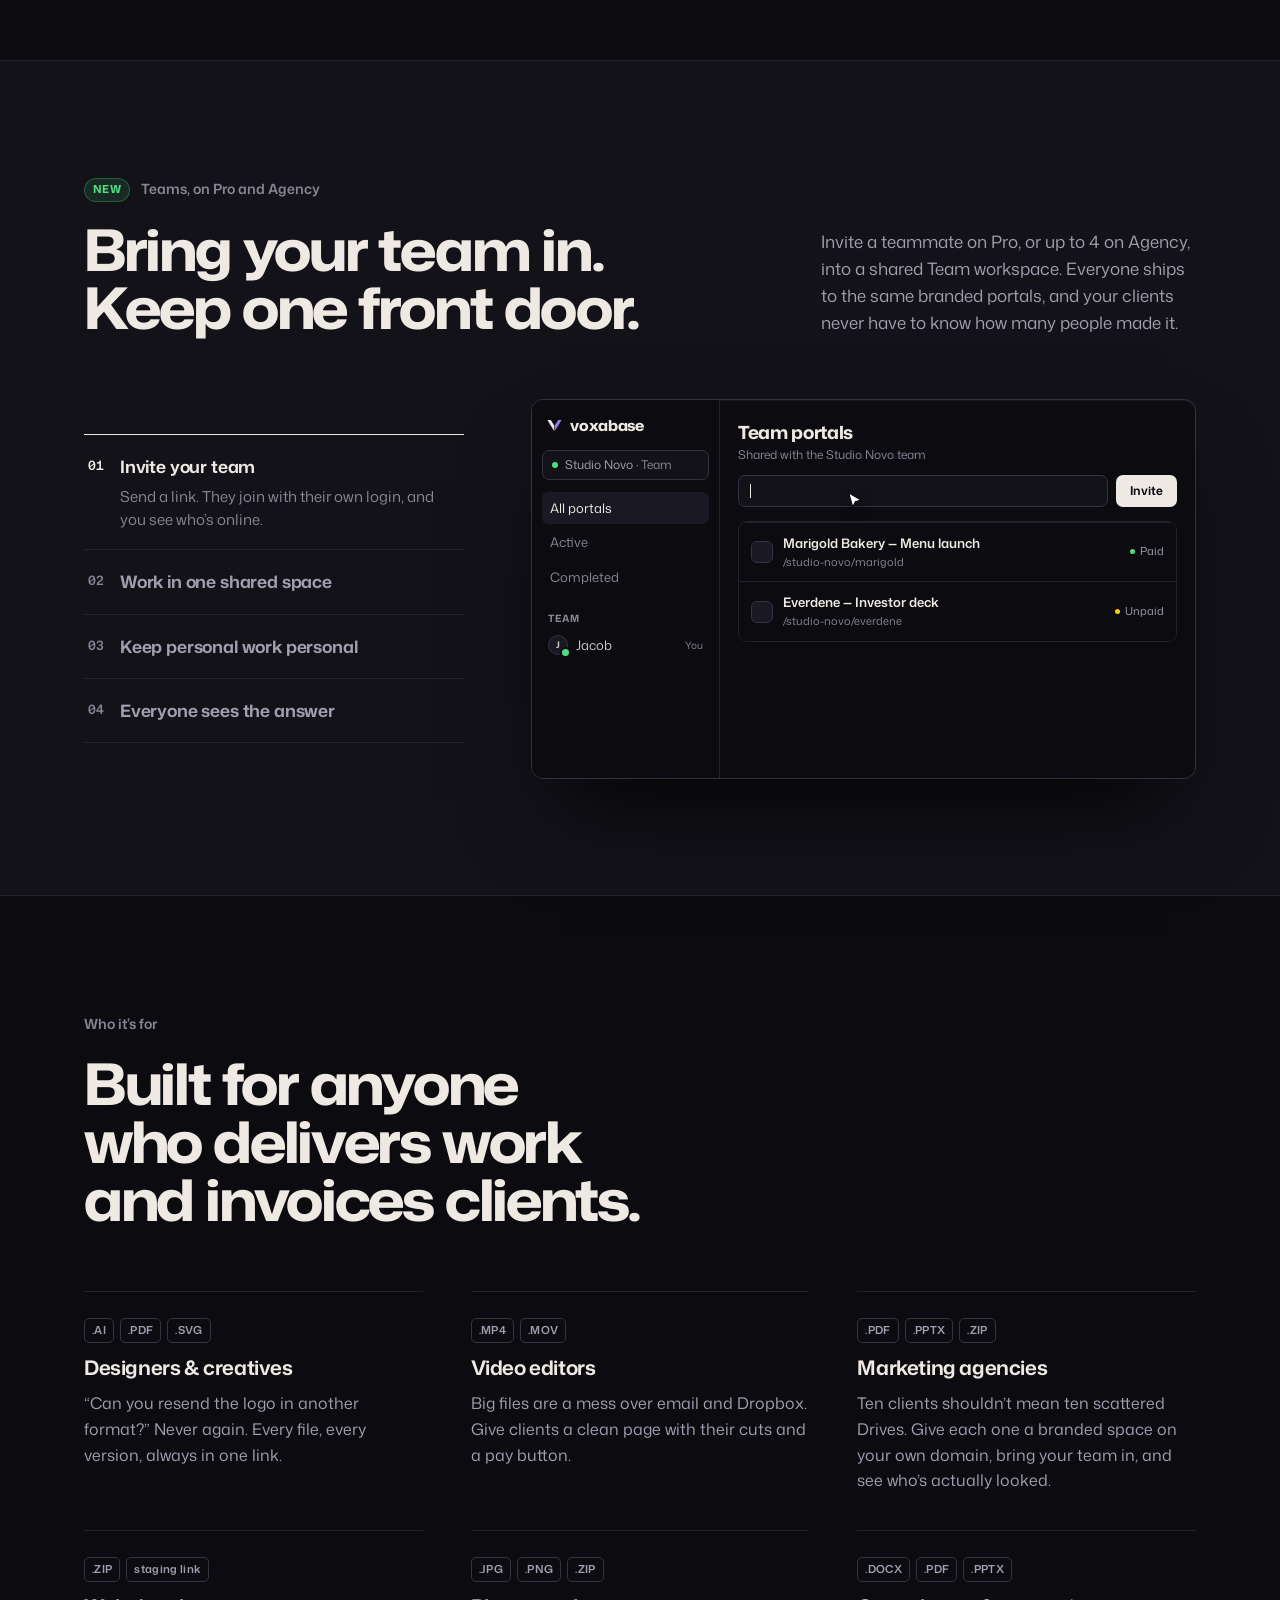
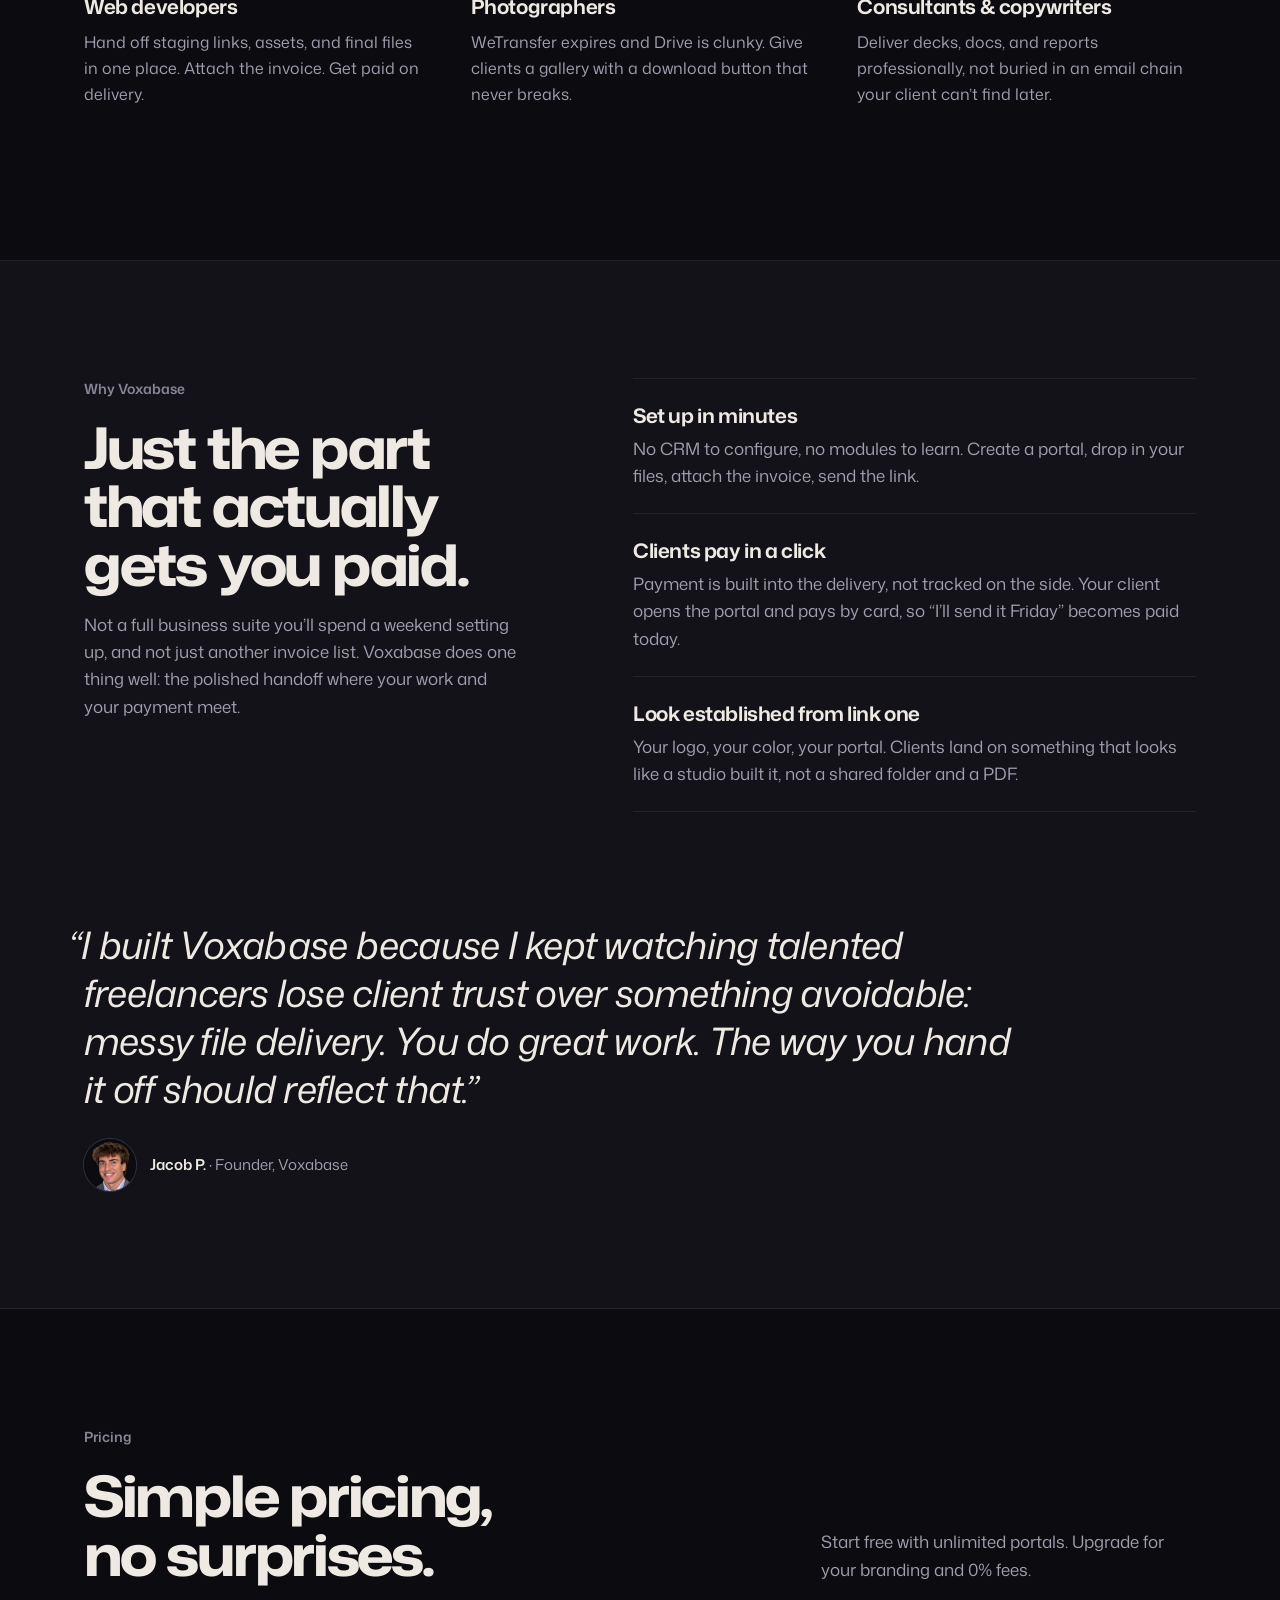
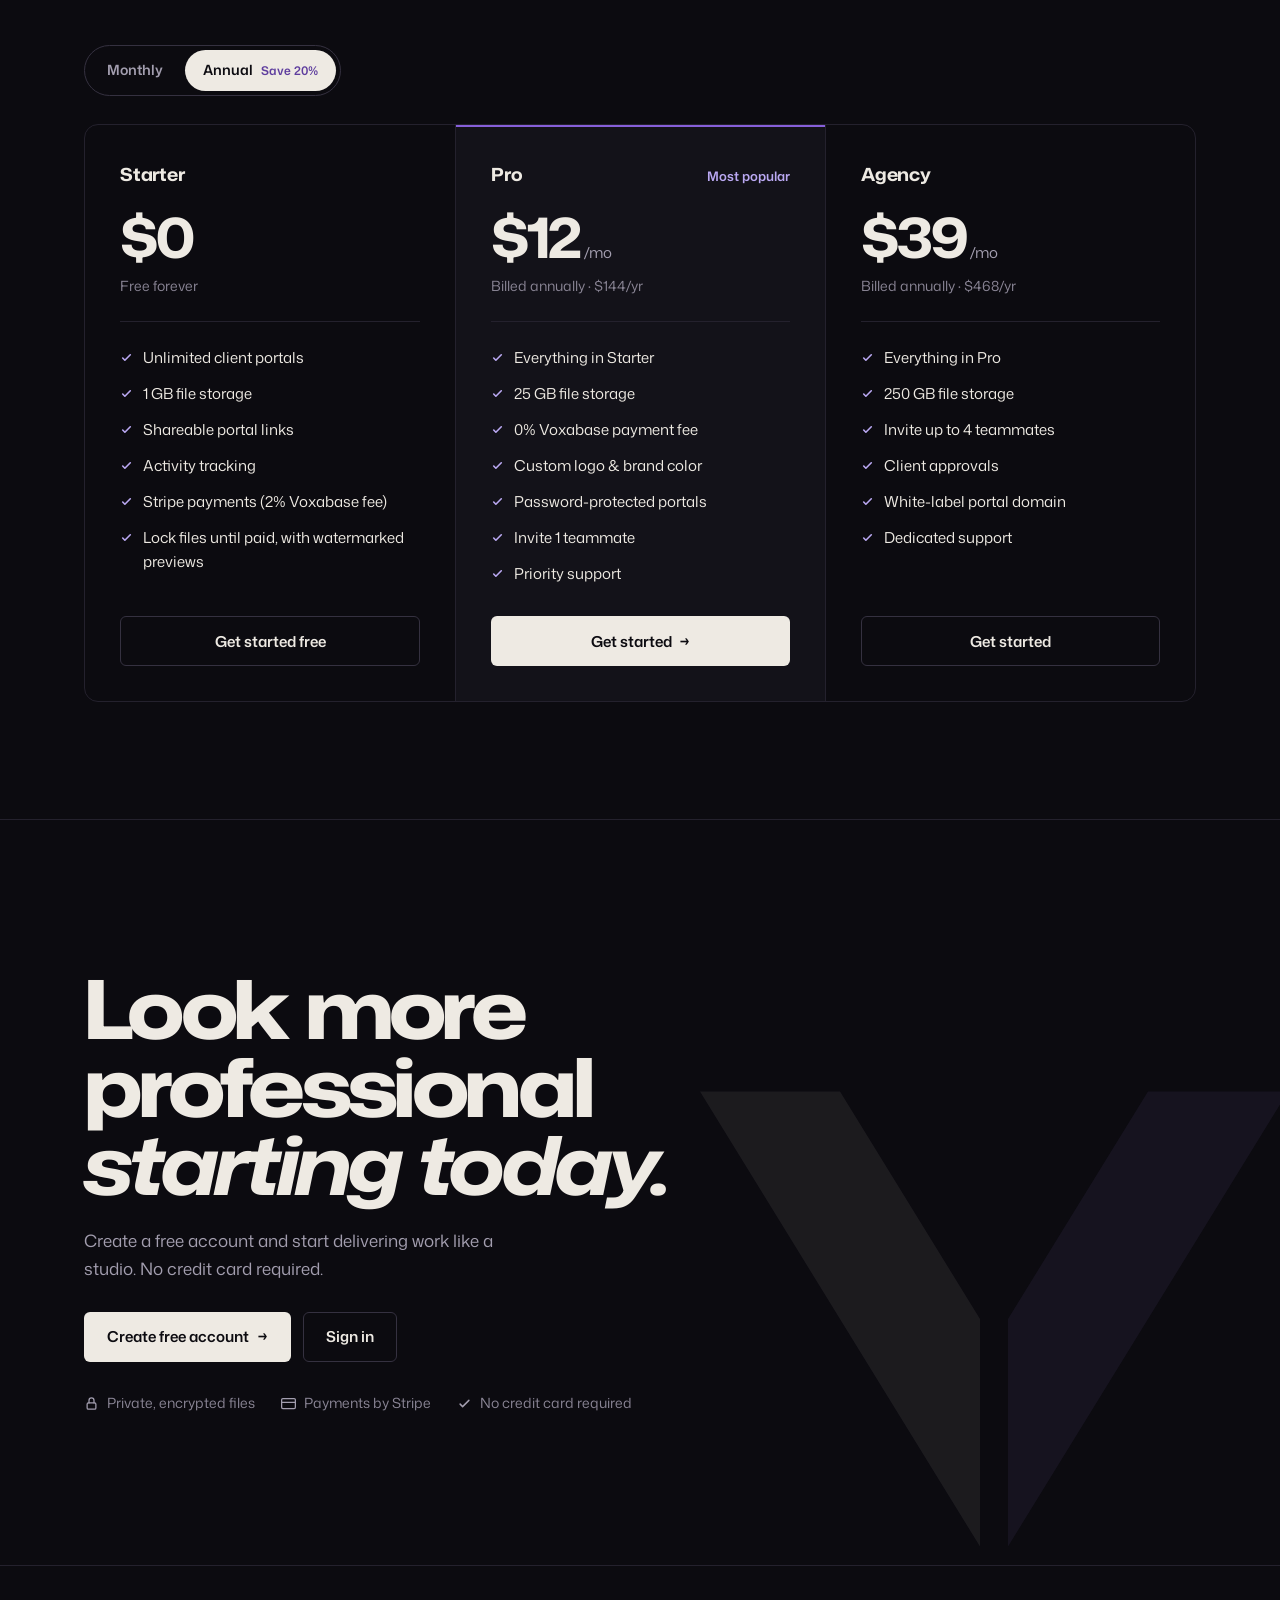
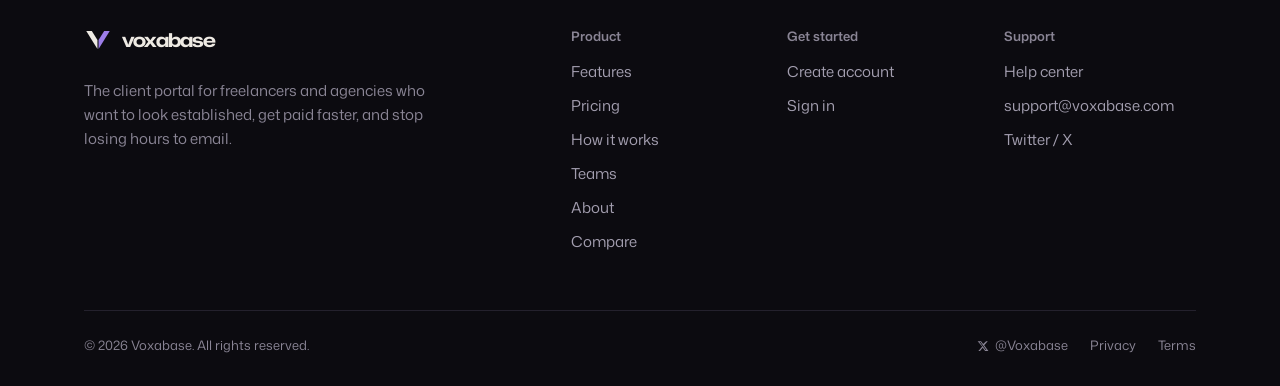
==== commit 655b54a3: "Header: Dashboard button instead of Sign in / Get started free when signed in Co-Authored-By: Claude" ====
--- a/index.html
+++ b/index.html
@@ -1504,6 +1504,16 @@
   menu.addEventListener('click', function (e) { if (e.target.closest('a')) setMenu(false); });
   document.addEventListener('keydown', function (e) { if (e.key === 'Escape' && !menu.hidden) { setMenu(false); menuBtn.focus(); } });
 
+  /* Signed in to the app already (hint cookie set by app.voxabase.com):
+     Sign in goes away and Get started free becomes Dashboard */
+  if (/(?:^|; )vb_signed_in=1(?:;|$)/.test(document.cookie)) {
+    document.querySelectorAll('.nav a[href="https://app.voxabase.com/login"]').forEach(function (a) { a.remove(); });
+    document.querySelectorAll('.nav a.btn[href="https://app.voxabase.com/signup"]').forEach(function (a) {
+      a.href = 'https://app.voxabase.com/dashboard';
+      a.firstChild.textContent = a.querySelector('.arrow') ? 'Dashboard ' : 'Dashboard';
+    });
+  }
+
   /* Live portal: re-theme with a client's brand */
   var brands = [
     { name: 'Studio Novo', slug: 'studio-novo/harbor-coffee', color: '#865fd9' },
